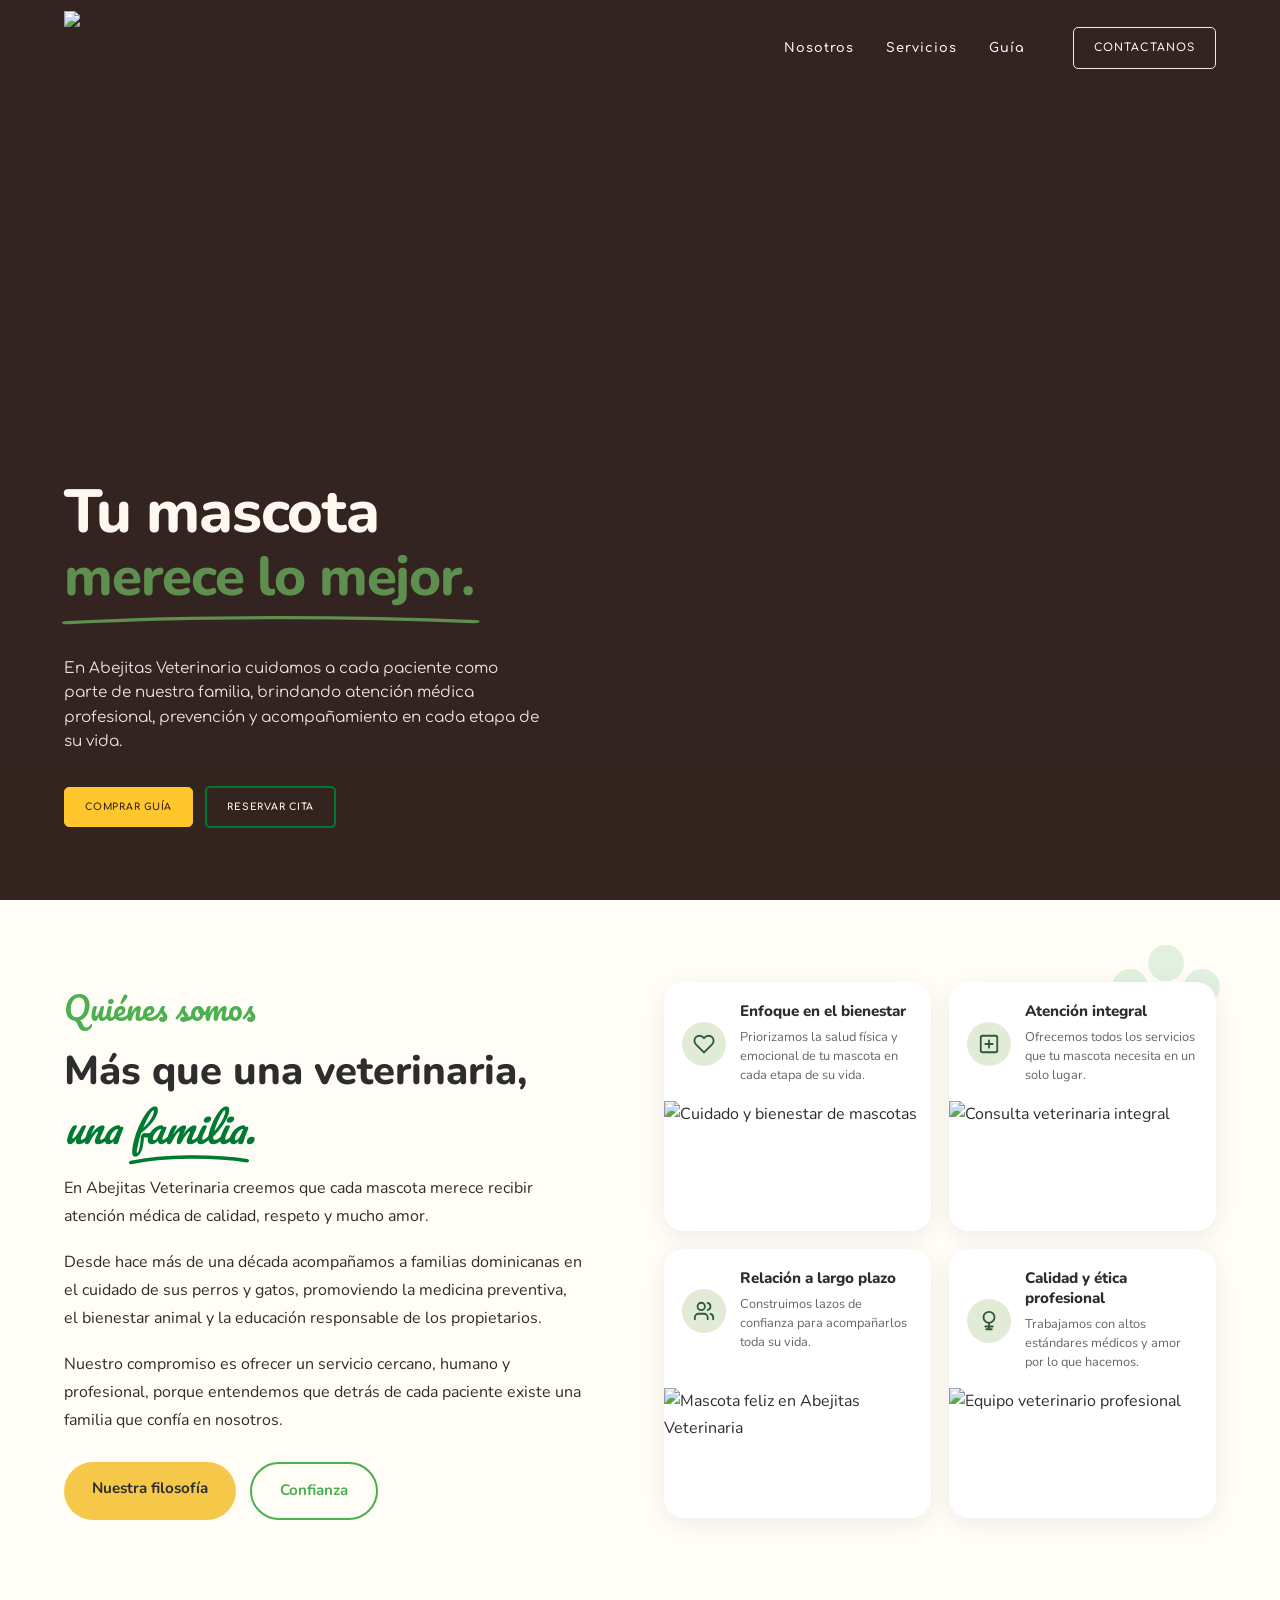
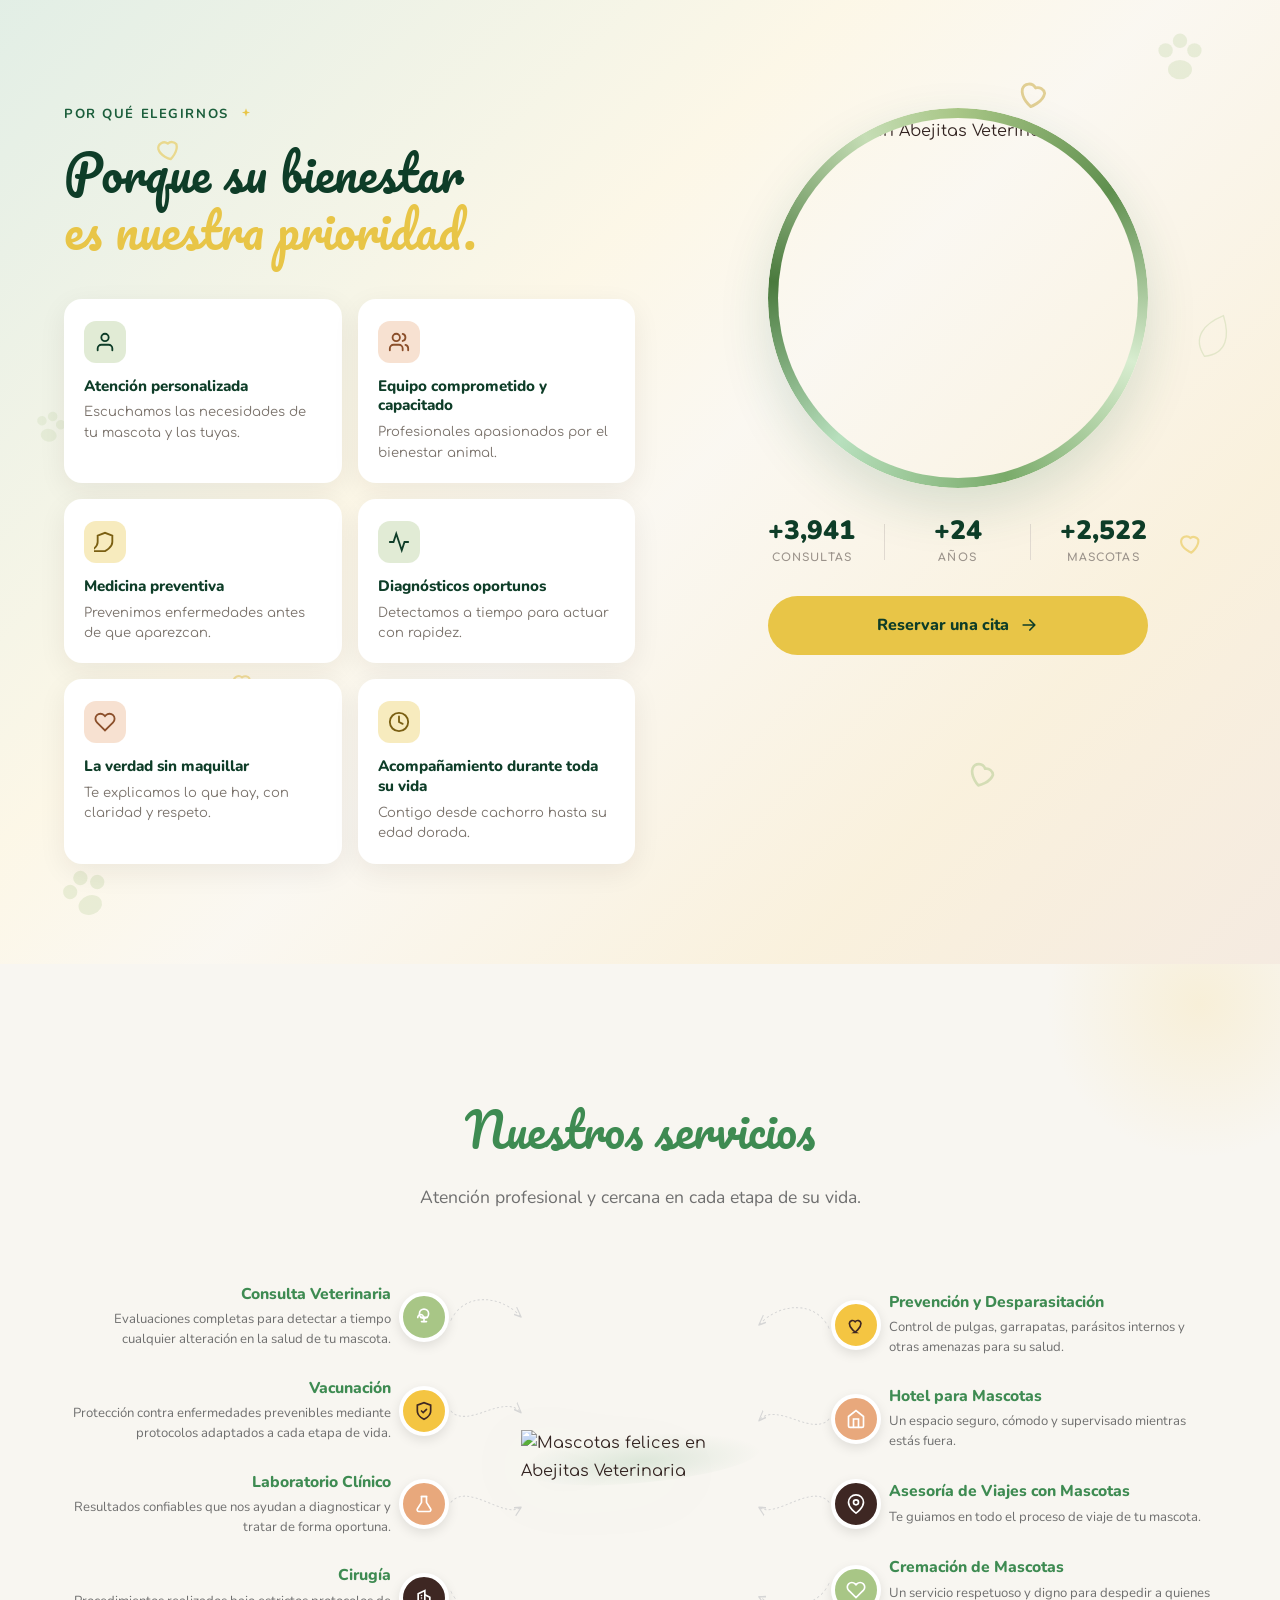
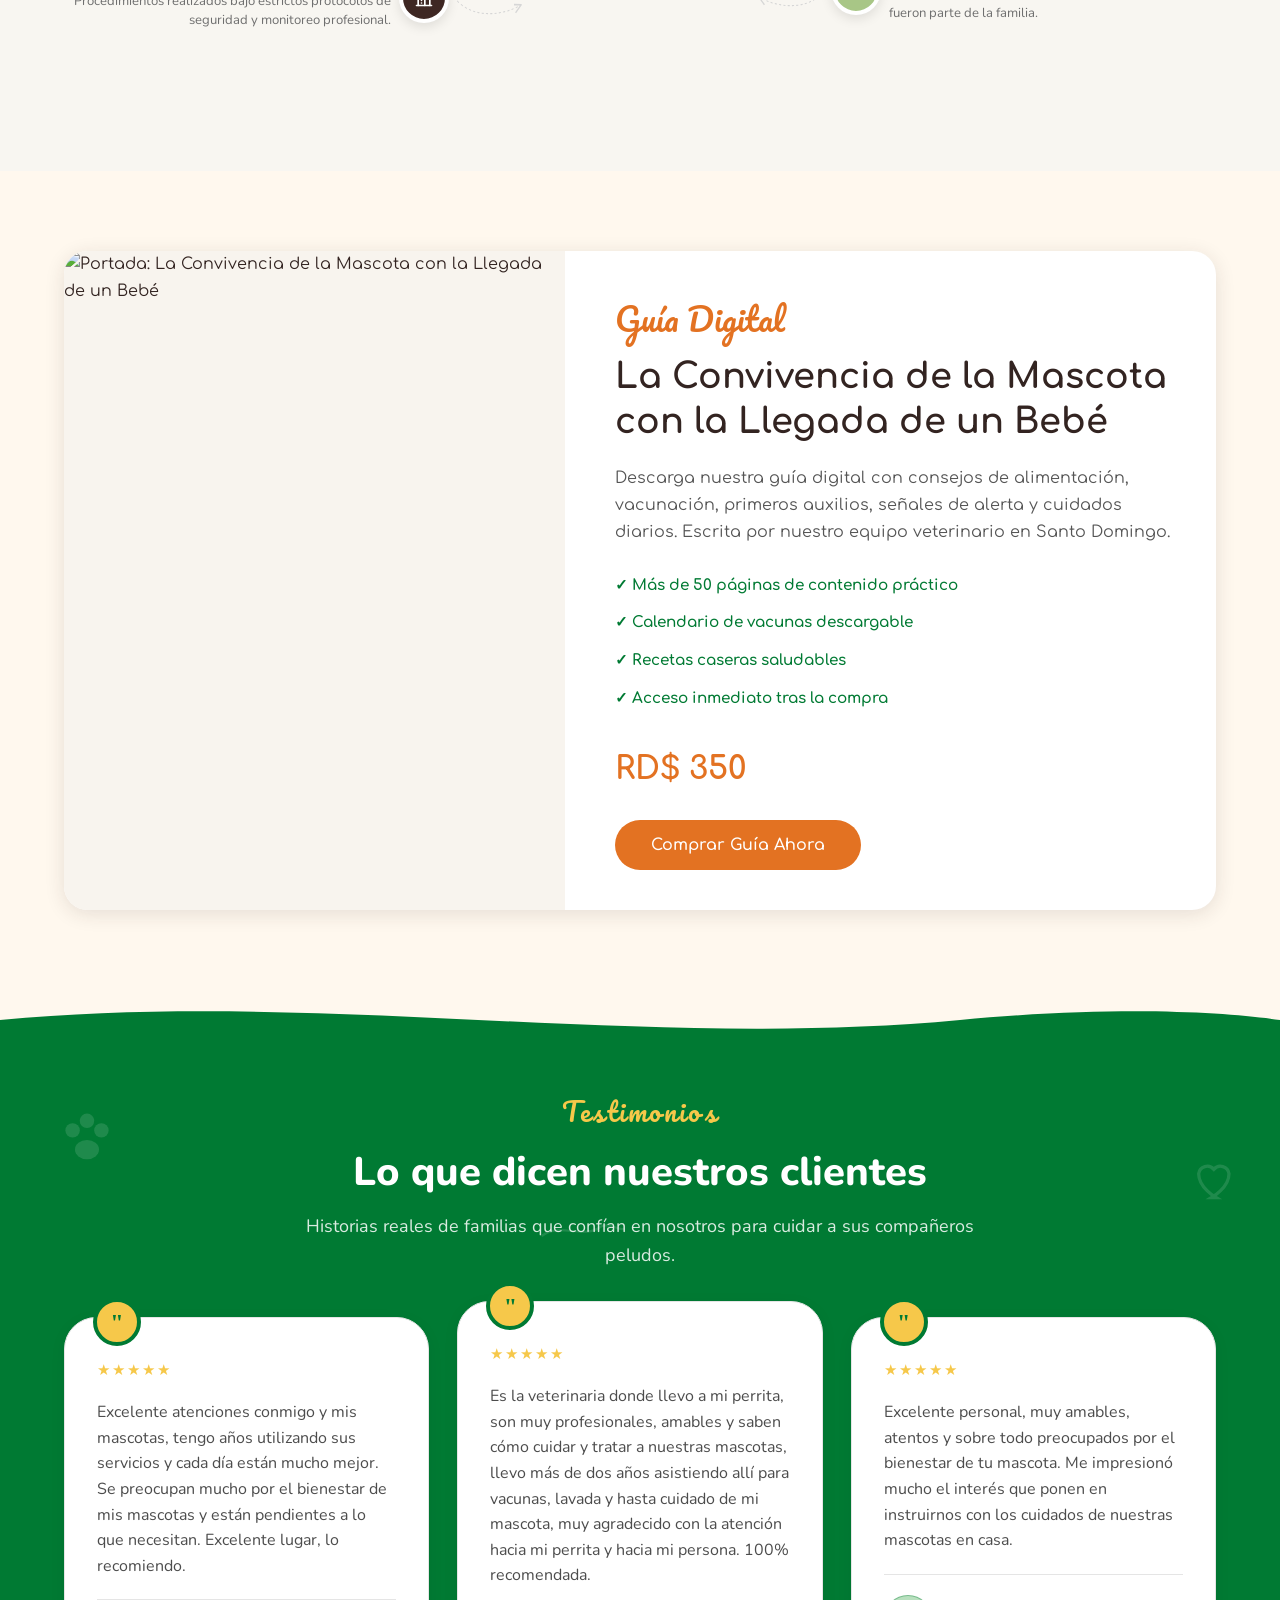
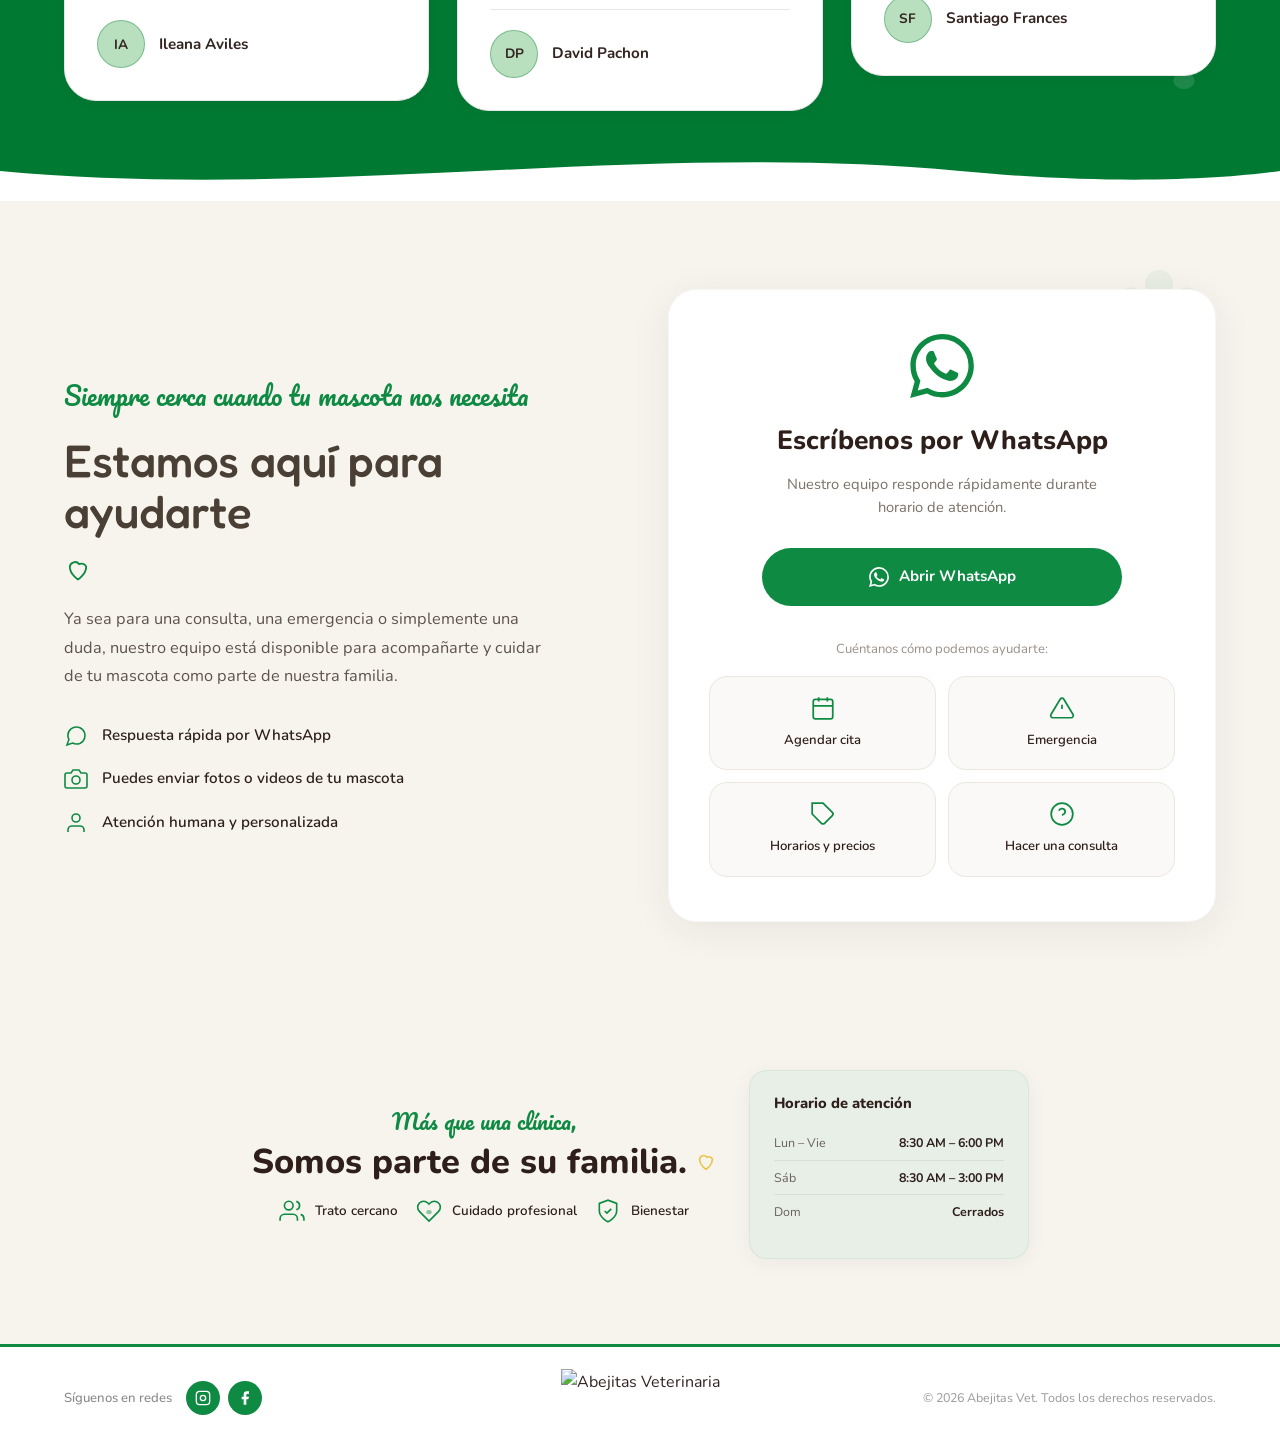
==== index.html @ 61f5fdfc "Add files via upload" ====
<!DOCTYPE html>
<html lang="es">
<head>
  <meta charset="UTF-8">
  <meta name="viewport" content="width=device-width, initial-scale=1.0">
  <title>Abejitas Vet | Veterinaria en Santo Domingo</title>
  <meta name="description" content="Abejitas Vet — veterinaria en Santo Domingo, República Dominicana. Consultas, vacunas, cirugía, laboratorio y hotel para mascotas. Cuidado profesional con cariño para perros y gatos.">
  <meta name="keywords" content="veterinaria Santo Domingo, veterinario perros, veterinario gatos, Abejitas Vet, clínica veterinaria República Dominicana, vacunas mascotas, consulta veterinaria, emergencia veterinaria">
  <meta name="author" content="Abejitas Vet">
  <meta name="robots" content="index, follow, max-image-preview:large, max-snippet:-1, max-video-preview:-1">
  <meta name="googlebot" content="index, follow">
  <meta name="theme-color" content="#0E8A43">
  <link rel="canonical" href="https://abejitasvet.do/">

  <link rel="icon" type="image/png" href="img/logo web abejitas.png">
  <link rel="icon" type="image/png" sizes="32x32" href="img/logo web abejitas.png">
  <link rel="icon" type="image/png" sizes="192x192" href="img/logo web abejitas.png">
  <link rel="apple-touch-icon" href="img/logo web abejitas.png">
  <link rel="shortcut icon" href="img/logo web abejitas.png">

  <meta property="og:type" content="website">
  <meta property="og:locale" content="es_DO">
  <meta property="og:site_name" content="Abejitas Vet">
  <meta property="og:title" content="Abejitas Vet | Veterinaria en Santo Domingo">
  <meta property="og:description" content="Cuidado veterinario profesional para perros y gatos en Santo Domingo. Consultas, vacunas, cirugía y más. Agenda tu cita por WhatsApp.">
  <meta property="og:url" content="https://abejitasvet.do/">
  <meta property="og:image" content="https://abejitasvet.do/img/logo%20web%20abejitas.png">
  <meta property="og:image:alt" content="Logo de Abejitas Vet — veterinaria en Santo Domingo">

  <meta name="twitter:card" content="summary">
  <meta name="twitter:title" content="Abejitas Vet | Veterinaria en Santo Domingo">
  <meta name="twitter:description" content="Cuidado veterinario profesional para perros y gatos en Santo Domingo. Agenda tu cita por WhatsApp.">
  <meta name="twitter:image" content="https://abejitasvet.do/img/logo%20web%20abejitas.png">

  <script type="application/ld+json">
  {
    "@context": "https://schema.org",
    "@type": "VeterinaryCare",
    "name": "Abejitas Vet",
    "alternateName": "Abejitas Veterinaria",
    "url": "https://abejitasvet.do/",
    "logo": "https://abejitasvet.do/img/logo%20web%20abejitas.png",
    "image": "https://abejitasvet.do/img/logo%20web%20abejitas.png",
    "description": "Veterinaria en Santo Domingo con consultas, vacunas, cirugía, laboratorio y hotel para mascotas.",
    "telephone": "+1-809-534-0004",
    "address": {
      "@type": "PostalAddress",
      "addressLocality": "Santo Domingo",
      "addressCountry": "DO"
    },
    "openingHoursSpecification": [
      {
        "@type": "OpeningHoursSpecification",
        "dayOfWeek": ["Monday", "Tuesday", "Wednesday", "Thursday", "Friday"],
        "opens": "08:30",
        "closes": "18:00"
      },
      {
        "@type": "OpeningHoursSpecification",
        "dayOfWeek": "Saturday",
        "opens": "08:30",
        "closes": "15:00"
      }
    ],
    "sameAs": [
      "https://www.instagram.com/abejitasvet/",
      "https://www.facebook.com/Abejitasvet/"
    ]
  }
  </script>

  <link rel="preconnect" href="https://fonts.googleapis.com">
  <link rel="preconnect" href="https://fonts.gstatic.com" crossorigin>
  <link href="https://fonts.googleapis.com/css2?family=Comfortaa:wght@300;400;500;600;700&family=Fredoka:wght@400;500;600&family=Nunito:wght@400;600;700;800;900&family=Pacifico&family=DM+Serif+Display:ital@0;1&display=swap" rel="stylesheet">
  <link rel="stylesheet" href="style.css">
</head>
<body>

  <!-- Loading Screen -->
  <div class="loader" id="loader" aria-hidden="true">
    <div class="loader__content">
      <img class="loader__logo" src="img/abejita sin fondo.png" alt="Abejitas Vet">
      <div class="loader__bar">
        <span class="loader__bar-fill"></span>
      </div>
    </div>
  </div>

  <!-- Header -->
  <header class="header" id="header">
    <div class="container header__inner">
      <a href="#inicio" class="header__logo">
        <img src="img/abejitas logo.png" alt="Abejitas Vet — Veterinaria en Santo Domingo">
      </a>

      <div class="nav-backdrop" id="navBackdrop" aria-hidden="true"></div>

      <nav class="nav" id="nav" aria-label="Menú principal">
        <ul class="nav__list nav__list--desktop">
          <li><a href="#nosotros" class="nav__link">Nosotros</a></li>
          <li><a href="#servicios" class="nav__link">Servicios</a></li>
          <li><a href="#guia" class="nav__link">Guía</a></li>
        </ul>

        <div class="nav__panel">
          <div class="nav__panel-head">
            <button class="nav__close" id="navClose" type="button" aria-label="Cerrar menú">
              <span></span><span></span>
            </button>
          </div>

          <ul class="nav__list nav__list--mobile">
            <li><a href="#inicio" class="nav__link">Inicio</a></li>
            <li><a href="#nosotros" class="nav__link">Nosotros</a></li>
            <li><a href="#servicios" class="nav__link">Servicios</a></li>
            <li><a href="#guia" class="nav__link">Guía</a></li>
          </ul>

          <div class="nav__panel-foot">
            <a href="#contacto" class="nav__cta nav__cta--mobile">Contactanos</a>
            <div class="nav__social">
              <a href="https://www.instagram.com/abejitasvet/" class="nav__social-link" aria-label="Instagram" target="_blank" rel="noopener noreferrer">
                <svg viewBox="0 0 24 24" fill="none" stroke="currentColor" stroke-width="1.8"><rect x="2" y="2" width="20" height="20" rx="5"/><circle cx="12" cy="12" r="4"/></svg>
              </a>
              <a href="https://www.facebook.com/Abejitasvet/" class="nav__social-link" aria-label="Facebook" target="_blank" rel="noopener noreferrer">
                <svg viewBox="0 0 24 24" fill="currentColor"><path d="M18 2h-3a5 5 0 00-5 5v3H7v4h3v8h4v-8h3l1-4h-4V7a1 1 0 011-1h3z"/></svg>
              </a>
            </div>
          </div>
        </div>

        <a href="#contacto" class="btn btn--nav-outline nav__cta nav__cta--desktop">Contactanos</a>
      </nav>

      <button class="hamburger" id="hamburger" type="button" aria-label="Abrir menú" aria-expanded="false" aria-controls="nav">
        <span></span><span></span><span></span>
      </button>
    </div>
  </header>

  <!-- Hero -->
  <section class="hero" id="inicio">
    <div class="hero__media" aria-hidden="true">
      <video class="hero__video" autoplay muted loop playsinline>
        <source src="img/video%20background%20lissa.mp4" type="video/mp4">
      </video>
      <div class="hero__overlay"></div>
    </div>
    <div class="container hero__inner">
      <div class="hero__content">
        <h1 class="hero__title">
          <span class="hero__title-line">Tu mascota</span>
          <span class="hero__title-line hero__title-line--accent">
            merece lo mejor.
            <svg class="hero__underline" viewBox="0 0 220 24" preserveAspectRatio="none" aria-hidden="true">
              <path d="M4 16 C70 4, 150 4, 216 14" fill="none" stroke="currentColor" stroke-width="6" stroke-linecap="round"/>
            </svg>
          </span>
        </h1>

        <p class="hero__text">
          En Abejitas Veterinaria cuidamos a cada paciente como parte de nuestra familia, brindando atención médica profesional, prevención y acompañamiento en cada etapa de su vida.
        </p>

        <div class="hero__actions">
          <a href="#guia" class="btn btn--hero-primary">Comprar Guía</a>
          <a href="#contacto" class="btn btn--hero-outline">Reservar Cita</a>
        </div>
      </div>
    </div>
  </section>

  <!-- About -->
  <section class="about" id="nosotros">
    <svg class="about__paw-deco" viewBox="0 0 120 120" aria-hidden="true">
      <g fill="#B8E0BE" opacity="0.4">
        <ellipse cx="60" cy="78" rx="22" ry="16"/>
        <circle cx="36" cy="42" r="12"/>
        <circle cx="60" cy="26" r="12"/>
        <circle cx="84" cy="42" r="12"/>
      </g>
    </svg>
    <div class="container about__inner">
      <div class="about__content">
        <span class="about__label">Quiénes somos</span>
        <h2 class="about__title">
          <span class="about__title-main">Más que una veterinaria,</span>
          <span class="about__title-accent">
            una <span class="about__title-underline">familia<svg class="about__title-underline-svg" viewBox="0 0 120 16" preserveAspectRatio="none" aria-hidden="true"><path d="M2 12 C35 4, 85 4, 118 10" fill="none" stroke="currentColor" stroke-width="4" stroke-linecap="round"/></svg></span>.
          </span>
        </h2>
        <div class="about__body">
          <p class="about__text">En Abejitas Veterinaria creemos que cada mascota merece recibir atención médica de calidad, respeto y mucho amor.</p>
          <p class="about__text">Desde hace más de una década acompañamos a familias dominicanas en el cuidado de sus perros y gatos, promoviendo la medicina preventiva, el bienestar animal y la educación responsable de los propietarios.</p>
          <p class="about__text">Nuestro compromiso es ofrecer un servicio cercano, humano y profesional, porque entendemos que detrás de cada paciente existe una familia que confía en nosotros.</p>
        </div>
        <div class="about__actions">
          <a href="filosofia.html" class="about__btn about__btn--primary">Nuestra filosofía</a>
          <a href="confianza.html" class="about__btn about__btn--outline">Confianza</a>
        </div>
      </div>
      <div class="about__cards">
        <article class="about__card">
          <div class="about__card-content">
            <div class="about__card-icon" aria-hidden="true">
              <svg viewBox="0 0 24 24" fill="none" stroke="currentColor" stroke-width="2" stroke-linecap="round"><path d="M20.84 4.61a5.5 5.5 0 0 0-7.78 0L12 5.67l-1.06-1.06a5.5 5.5 0 0 0-7.78 7.78l1.06 1.06L12 21.23l7.78-7.78 1.06-1.06a5.5 5.5 0 0 0 0-7.78z"/></svg>
            </div>
            <div class="about__card-text">
              <h3 class="about__card-title">Enfoque en el bienestar</h3>
              <p class="about__card-desc">Priorizamos la salud física y emocional de tu mascota en cada etapa de su vida.</p>
            </div>
          </div>
          <div class="about__card-image">
            <img src="img/grooming.JPG" alt="Cuidado y bienestar de mascotas">
          </div>
        </article>

        <article class="about__card">
          <div class="about__card-content">
            <div class="about__card-icon" aria-hidden="true">
              <svg viewBox="0 0 24 24" fill="none" stroke="currentColor" stroke-width="2" stroke-linecap="round"><rect x="3" y="3" width="18" height="18" rx="2"/><path d="M12 8v8M8 12h8"/></svg>
            </div>
            <div class="about__card-text">
              <h3 class="about__card-title">Atención integral</h3>
              <p class="about__card-desc">Ofrecemos todos los servicios que tu mascota necesita en un solo lugar.</p>
            </div>
          </div>
          <div class="about__card-image">
            <img src="img/consulta.JPG" alt="Consulta veterinaria integral">
          </div>
        </article>

        <article class="about__card">
          <div class="about__card-content">
            <div class="about__card-icon" aria-hidden="true">
              <svg viewBox="0 0 24 24" fill="none" stroke="currentColor" stroke-width="2" stroke-linecap="round"><path d="M16 21v-2a4 4 0 0 0-4-4H6a4 4 0 0 0-4 4v2"/><circle cx="9" cy="7" r="4"/><path d="M22 21v-2a4 4 0 0 0-3-3.87"/><path d="M16 3.13a4 4 0 0 1 0 7.75"/></svg>
            </div>
            <div class="about__card-text">
              <h3 class="about__card-title">Relación a largo plazo</h3>
              <p class="about__card-desc">Construimos lazos de confianza para acompañarlos toda su vida.</p>
            </div>
          </div>
          <div class="about__card-image">
            <img src="img/perro.png" alt="Mascota feliz en Abejitas Veterinaria">
          </div>
        </article>

        <article class="about__card">
          <div class="about__card-content">
            <div class="about__card-icon" aria-hidden="true">
              <svg viewBox="0 0 24 24" fill="none" stroke="currentColor" stroke-width="2" stroke-linecap="round"><circle cx="12" cy="8" r="6"/><path d="M12 14v7"/><path d="M8 18h8"/><path d="M9 21h6"/></svg>
            </div>
            <div class="about__card-text">
              <h3 class="about__card-title">Calidad y ética profesional</h3>
              <p class="about__card-desc">Trabajamos con altos estándares médicos y amor por lo que hacemos.</p>
            </div>
          </div>
          <div class="about__card-image">
            <img src="img/cirugia.JPG" alt="Equipo veterinario profesional">
          </div>
        </article>
      </div>
    </div>
  </section>

  <!-- Por Qué Elegirnos -->
  <section class="why-showcase section" id="por-que-elegirnos" aria-label="Por qué elegirnos">
    <div class="why-showcase__deco" aria-hidden="true">
      <svg class="why-showcase__paw why-showcase__paw--tl" viewBox="0 0 60 60"><g fill="#A8C686"><ellipse cx="30" cy="38" rx="10" ry="8"/><circle cx="18" cy="22" r="6"/><circle cx="30" cy="14" r="6"/><circle cx="42" cy="22" r="6"/></g></svg>
      <svg class="why-showcase__paw why-showcase__paw--br" viewBox="0 0 60 60"><g fill="#A8C686"><ellipse cx="30" cy="38" rx="10" ry="8"/><circle cx="18" cy="22" r="6"/><circle cx="30" cy="14" r="6"/><circle cx="42" cy="22" r="6"/></g></svg>
      <svg class="why-showcase__paw why-showcase__paw--mid" viewBox="0 0 60 60"><g fill="#A8C686"><ellipse cx="30" cy="38" rx="10" ry="8"/><circle cx="18" cy="22" r="6"/><circle cx="30" cy="14" r="6"/><circle cx="42" cy="22" r="6"/></g></svg>
      <svg class="why-showcase__heart why-showcase__heart--1" viewBox="0 0 24 24"><path d="M12 21s-8-4.5-8-11a5 5 0 0 1 9-2.5A5 5 0 0 1 20 10c0 6.5-8 11-8 11z" fill="none" stroke="currentColor" stroke-width="2" stroke-linejoin="round"/></svg>
      <svg class="why-showcase__heart why-showcase__heart--2" viewBox="0 0 24 24"><path d="M12 21s-8-4.5-8-11a5 5 0 0 1 9-2.5A5 5 0 0 1 20 10c0 6.5-8 11-8 11z" fill="none" stroke="currentColor" stroke-width="2" stroke-linejoin="round"/></svg>
      <svg class="why-showcase__heart why-showcase__heart--3" viewBox="0 0 24 24"><path d="M12 21s-8-4.5-8-11a5 5 0 0 1 9-2.5A5 5 0 0 1 20 10c0 6.5-8 11-8 11z" fill="none" stroke="currentColor" stroke-width="2" stroke-linejoin="round"/></svg>
      <svg class="why-showcase__heart why-showcase__heart--4" viewBox="0 0 24 24"><path d="M12 21s-8-4.5-8-11a5 5 0 0 1 9-2.5A5 5 0 0 1 20 10c0 6.5-8 11-8 11z" fill="none" stroke="currentColor" stroke-width="2" stroke-linejoin="round"/></svg>
      <svg class="why-showcase__heart why-showcase__heart--5" viewBox="0 0 24 24"><path d="M12 21s-8-4.5-8-11a5 5 0 0 1 9-2.5A5 5 0 0 1 20 10c0 6.5-8 11-8 11z" fill="none" stroke="currentColor" stroke-width="2" stroke-linejoin="round"/></svg>
      <svg class="why-showcase__leaf why-showcase__leaf--1" viewBox="0 0 80 80"><path d="M40 8 C20 30 12 55 40 72 C68 55 60 30 40 8Z" fill="none" stroke="#A8C686" stroke-width="2"/></svg>
      <svg class="why-showcase__leaf why-showcase__leaf--2" viewBox="0 0 80 80"><path d="M40 8 C20 30 12 55 40 72 C68 55 60 30 40 8Z" fill="none" stroke="#A8C686" stroke-width="2"/></svg>
    </div>

    <div class="container why-showcase__inner">
      <div class="why-showcase__layout">
        <div class="why-showcase__content">
          <header class="why-showcase__header">
            <p class="why-showcase__eyebrow">
              Por qué elegirnos
              <svg class="why-showcase__spark" viewBox="0 0 24 24" aria-hidden="true"><path d="M12 2l1.8 5.5L19 9.3l-5.2 1.8L12 16.5 10.2 11 5 9.3l5.2-1.8L12 2z" fill="currentColor"/></svg>
            </p>
            <h2 class="why-showcase__title">
              <span class="why-showcase__title-line">Porque su bienestar</span>
              <span class="why-showcase__title-line why-showcase__title-accent">es nuestra prioridad.</span>
            </h2>
          </header>

          <div class="why-showcase__grid">
            <article class="why-showcase__card">
              <div class="why-showcase__card-icon why-showcase__card-icon--sage">
                <svg viewBox="0 0 24 24" fill="none" stroke="currentColor" stroke-width="2" stroke-linecap="round"><path d="M20 21v-2a4 4 0 0 0-4-4H8a4 4 0 0 0-4 4v2"/><circle cx="12" cy="7" r="4"/></svg>
              </div>
              <h3 class="why-showcase__card-title">Atención personalizada</h3>
              <p class="why-showcase__card-desc">Escuchamos las necesidades de tu mascota y las tuyas.</p>
            </article>

            <article class="why-showcase__card">
              <div class="why-showcase__card-icon why-showcase__card-icon--peach">
                <svg viewBox="0 0 24 24" fill="none" stroke="currentColor" stroke-width="2" stroke-linecap="round"><path d="M16 21v-2a4 4 0 0 0-4-4H6a4 4 0 0 0-4 4v2"/><circle cx="9" cy="7" r="4"/><path d="M22 21v-2a4 4 0 0 0-3-3.87"/><path d="M16 3.13a4 4 0 0 1 0 7.75"/></svg>
              </div>
              <h3 class="why-showcase__card-title">Equipo comprometido y capacitado</h3>
              <p class="why-showcase__card-desc">Profesionales apasionados por el bienestar animal.</p>
            </article>

            <article class="why-showcase__card">
              <div class="why-showcase__card-icon why-showcase__card-icon--yellow">
                <svg viewBox="0 0 24 24" fill="none" stroke="currentColor" stroke-width="2" stroke-linecap="round"><path d="M12 22s8-4 8-10V5l-8-3-8 3v7c0 6-8 10-8 10z"/></svg>
              </div>
              <h3 class="why-showcase__card-title">Medicina preventiva</h3>
              <p class="why-showcase__card-desc">Prevenimos enfermedades antes de que aparezcan.</p>
            </article>

            <article class="why-showcase__card">
              <div class="why-showcase__card-icon why-showcase__card-icon--sage">
                <svg viewBox="0 0 24 24" fill="none" stroke="currentColor" stroke-width="2" stroke-linecap="round"><path d="M22 12h-4l-3 9L9 3l-3 9H2"/></svg>
              </div>
              <h3 class="why-showcase__card-title">Diagnósticos oportunos</h3>
              <p class="why-showcase__card-desc">Detectamos a tiempo para actuar con rapidez.</p>
            </article>

            <article class="why-showcase__card">
              <div class="why-showcase__card-icon why-showcase__card-icon--peach">
                <svg viewBox="0 0 24 24" fill="none" stroke="currentColor" stroke-width="2" stroke-linecap="round"><path d="M20.84 4.61a5.5 5.5 0 0 0-7.78 0L12 5.67l-1.06-1.06a5.5 5.5 0 0 0-7.78 7.78l1.06 1.06L12 21.23l7.78-7.78 1.06-1.06a5.5 5.5 0 0 0 0-7.78z"/></svg>
              </div>
              <h3 class="why-showcase__card-title">La verdad sin maquillar</h3>
              <p class="why-showcase__card-desc">Te explicamos lo que hay, con claridad y respeto.</p>
            </article>

            <article class="why-showcase__card">
              <div class="why-showcase__card-icon why-showcase__card-icon--yellow">
                <svg viewBox="0 0 24 24" fill="none" stroke="currentColor" stroke-width="2" stroke-linecap="round"><path d="M12 22c5.523 0 10-4.477 10-10S17.523 2 12 2 2 6.477 2 12s4.477 10 10 10z"/><path d="M12 6v6l4 2"/></svg>
              </div>
              <h3 class="why-showcase__card-title">Acompañamiento durante toda su vida</h3>
              <p class="why-showcase__card-desc">Contigo desde cachorro hasta su edad dorada.</p>
            </article>
          </div>
        </div>

        <aside class="why-showcase__visual">
          <div class="why-showcase__image-wrap">
            <div class="why-showcase__image-ring">
              <img src="img/ducha.JPG" alt="Mascota en Abejitas Veterinaria">
            </div>
          </div>

          <div class="why-showcase__stats">
            <div class="why-showcase__stat">
              <strong class="why-showcase__stat-number" data-target="5000" data-prefix="+">0</strong>
              <span>Consultas</span>
            </div>
            <div class="why-showcase__stat-divider" aria-hidden="true"></div>
            <div class="why-showcase__stat">
              <strong class="why-showcase__stat-number" data-target="30" data-prefix="+">0</strong>
              <span>Años</span>
            </div>
            <div class="why-showcase__stat-divider" aria-hidden="true"></div>
            <div class="why-showcase__stat">
              <strong class="why-showcase__stat-number" data-target="3200" data-prefix="+">0</strong>
              <span>Mascotas</span>
            </div>
          </div>

          <a href="#contacto" class="why-showcase__cta">
            Reservar una cita
            <svg viewBox="0 0 24 24" aria-hidden="true"><path d="M5 12h14M13 6l6 6-6 6" fill="none" stroke="currentColor" stroke-width="2" stroke-linecap="round" stroke-linejoin="round"/></svg>
          </a>
        </aside>
      </div>
    </div>
  </section>

  <!-- Nuestros Servicios -->
  <section class="vet-hub section" id="servicios" aria-label="Servicios veterinarios Abejitas">
    <div class="container vet-hub__container">
      <header class="vet-hub__header">
        <p class="script-title script-title--green vet-hub__heading">Nuestros servicios</p>
        <p class="vet-hub__lead">Atención profesional y cercana en cada etapa de su vida.</p>
      </header>

      <div class="vet-hub__stage">
        <svg class="vet-hub__defs" width="0" height="0" aria-hidden="true" focusable="false">
          <defs>
            <marker id="vet-hub-arrow" viewBox="0 0 18 18" refX="16.5" refY="9" markerWidth="16" markerHeight="16" orient="auto" markerUnits="userSpaceOnUse">
              <path d="M1 3.5 L16.5 9 L1 14.5" fill="none" stroke="#D6D6D6" stroke-width="2.2" stroke-linecap="round" stroke-linejoin="round"/>
            </marker>
          </defs>
        </svg>

        <div class="vet-hub__col vet-hub__col--left">
          <article class="vet-hub__item">
            <div class="vet-hub__copy">
              <h3>Consulta Veterinaria</h3>
              <p>Evaluaciones completas para detectar a tiempo cualquier alteración en la salud de tu mascota.</p>
            </div>
            <div class="vet-hub__node">
              <div class="vet-hub__icon vet-hub__icon--sage" aria-hidden="true">
                <svg viewBox="0 0 24 24" fill="none" stroke="currentColor" stroke-width="2" stroke-linecap="round"><path d="M4.5 12.5c0-1.5 1.5-3.5 3.5-3.5s3.5 2 3.5 3.5"/><path d="M8 12.5h8"/><path d="M12 12.5v5"/><path d="M9 17.5h6"/><circle cx="12" cy="8" r="5.5"/></svg>
              </div>
              <svg class="vet-hub__path" viewBox="0 0 160 52" preserveAspectRatio="none" aria-hidden="true"><path d="M4 30 C30 -2, 106 -2, 152 26" marker-end="url(#vet-hub-arrow)"/></svg>
            </div>
          </article>

          <article class="vet-hub__item">
            <div class="vet-hub__copy">
              <h3>Vacunación</h3>
              <p>Protección contra enfermedades prevenibles mediante protocolos adaptados a cada etapa de vida.</p>
            </div>
            <div class="vet-hub__node">
              <div class="vet-hub__icon vet-hub__icon--yellow" aria-hidden="true">
                <svg viewBox="0 0 24 24" fill="none" stroke="currentColor" stroke-width="2" stroke-linecap="round"><path d="M12 22s8-4 8-10V5l-8-3-8 3v7c0 6 8 10 8 10z"/><path d="M9 12l2 2 4-4"/></svg>
              </div>
              <svg class="vet-hub__path" viewBox="0 0 160 52" preserveAspectRatio="none" aria-hidden="true"><path d="M4 26 C40 48, 116 4, 152 28" marker-end="url(#vet-hub-arrow)"/></svg>
            </div>
          </article>

          <article class="vet-hub__item">
            <div class="vet-hub__copy">
              <h3>Laboratorio Clínico</h3>
              <p>Resultados confiables que nos ayudan a diagnosticar y tratar de forma oportuna.</p>
            </div>
            <div class="vet-hub__node">
              <div class="vet-hub__icon vet-hub__icon--peach" aria-hidden="true">
                <svg viewBox="0 0 24 24" fill="none" stroke="currentColor" stroke-width="2" stroke-linecap="round"><path d="M9 3h6v7l5 8a2 2 0 0 1-1.7 3H5.7a2 2 0 0 1-1.7-3l5-8V3z"/><path d="M9 3h6"/></svg>
              </div>
              <svg class="vet-hub__path" viewBox="0 0 160 52" preserveAspectRatio="none" aria-hidden="true"><path d="M4 24 C40 0, 116 44, 152 30" marker-end="url(#vet-hub-arrow)"/></svg>
            </div>
          </article>

          <article class="vet-hub__item">
            <div class="vet-hub__copy">
              <h3>Cirugía</h3>
              <p>Procedimientos realizados bajo estrictos protocolos de seguridad y monitoreo profesional.</p>
            </div>
            <div class="vet-hub__node">
              <div class="vet-hub__icon vet-hub__icon--brown" aria-hidden="true">
                <svg viewBox="0 0 24 24" fill="none" stroke="currentColor" stroke-width="2" stroke-linecap="round"><path d="M3 21h18"/><path d="M5 21V7l8-4v18"/><path d="M19 21V11l-6-3"/><path d="M9 9v0"/><path d="M9 12v0"/><path d="M9 15v0"/><path d="M9 18v0"/></svg>
              </div>
              <svg class="vet-hub__path" viewBox="0 0 160 52" preserveAspectRatio="none" aria-hidden="true"><path d="M4 18 C30 50, 106 50, 152 34" marker-end="url(#vet-hub-arrow)"/></svg>
            </div>
          </article>
        </div>

        <div class="vet-hub__center">
          <div class="vet-hub__center-blob" aria-hidden="true"></div>
          <img class="vet-hub__dogs" src="img/perros.png" alt="Mascotas felices en Abejitas Veterinaria">
        </div>

        <div class="vet-hub__col vet-hub__col--right">
          <article class="vet-hub__item">
            <div class="vet-hub__node">
              <svg class="vet-hub__path" viewBox="0 0 160 52" preserveAspectRatio="none" aria-hidden="true"><path d="M156 30 C130 -2, 54 -2, 8 26" marker-end="url(#vet-hub-arrow)"/></svg>
              <div class="vet-hub__icon vet-hub__icon--yellow" aria-hidden="true">
                <svg viewBox="0 0 24 24" fill="none" stroke="currentColor" stroke-width="2" stroke-linecap="round"><path d="M12 21s-8-4.5-8-11a4 4 0 0 1 7-2 4 4 0 0 1 7 2c0 6.5-8 11-8 11z"/></svg>
              </div>
            </div>
            <div class="vet-hub__copy">
              <h3>Prevención y Desparasitación</h3>
              <p>Control de pulgas, garrapatas, parásitos internos y otras amenazas para su salud.</p>
            </div>
          </article>

          <article class="vet-hub__item">
            <div class="vet-hub__node">
              <svg class="vet-hub__path" viewBox="0 0 160 52" preserveAspectRatio="none" aria-hidden="true"><path d="M156 26 C120 48, 44 4, 8 28" marker-end="url(#vet-hub-arrow)"/></svg>
              <div class="vet-hub__icon vet-hub__icon--peach" aria-hidden="true">
                <svg viewBox="0 0 24 24" fill="none" stroke="currentColor" stroke-width="2" stroke-linecap="round"><path d="M3 9l9-7 9 7v11a2 2 0 0 1-2 2H5a2 2 0 0 1-2-2z"/><path d="M9 22V12h6v10"/></svg>
              </div>
            </div>
            <div class="vet-hub__copy">
              <h3>Hotel para Mascotas</h3>
              <p>Un espacio seguro, cómodo y supervisado mientras estás fuera.</p>
            </div>
          </article>

          <article class="vet-hub__item">
            <div class="vet-hub__node">
              <svg class="vet-hub__path" viewBox="0 0 160 52" preserveAspectRatio="none" aria-hidden="true"><path d="M156 24 C120 0, 44 44, 8 30" marker-end="url(#vet-hub-arrow)"/></svg>
              <div class="vet-hub__icon vet-hub__icon--brown" aria-hidden="true">
                <svg viewBox="0 0 24 24" fill="none" stroke="currentColor" stroke-width="2" stroke-linecap="round"><path d="M21 10c0 7-9 13-9 13s-9-6-9-13a9 9 0 0 1 18 0z"/><circle cx="12" cy="10" r="3"/></svg>
              </div>
            </div>
            <div class="vet-hub__copy">
              <h3>Asesoría de Viajes con Mascotas</h3>
              <p>Te guiamos en todo el proceso de viaje de tu mascota.</p>
            </div>
          </article>

          <article class="vet-hub__item">
            <div class="vet-hub__node">
              <svg class="vet-hub__path" viewBox="0 0 160 52" preserveAspectRatio="none" aria-hidden="true"><path d="M156 18 C130 50, 54 50, 8 34" marker-end="url(#vet-hub-arrow)"/></svg>
              <div class="vet-hub__icon vet-hub__icon--sage" aria-hidden="true">
                <svg viewBox="0 0 24 24" fill="none" stroke="currentColor" stroke-width="2" stroke-linecap="round"><path d="M20.84 4.61a5.5 5.5 0 0 0-7.78 0L12 5.67l-1.06-1.06a5.5 5.5 0 0 0-7.78 7.78l1.06 1.06L12 21.23l7.78-7.78 1.06-1.06a5.5 5.5 0 0 0 0-7.78z"/></svg>
              </div>
            </div>
            <div class="vet-hub__copy">
              <h3>Cremación de Mascotas</h3>
              <p>Un servicio respetuoso y digno para despedir a quienes fueron parte de la familia.</p>
            </div>
          </article>
        </div>
      </div>
    </div>
  </section>

  <!-- Guide Section -->
  <section class="guide section" id="guia">
    <div class="container">
      <div class="guide__card">
        <div class="guide__image">
          <img src="img/ebook.png" alt="Portada: La Convivencia de la Mascota con la Llegada de un Bebé">
        </div>
        <div class="guide__content">
          <p class="script-title script-title--orange">Guía Digital</p>
          <h2 class="section-title">La Convivencia de la Mascota con la Llegada de un Bebé</h2>
          <p class="guide__desc">Descarga nuestra guía digital con consejos de alimentación, vacunación, primeros auxilios, señales de alerta y cuidados diarios. Escrita por nuestro equipo veterinario en Santo Domingo.</p>
          <ul class="guide__features">
            <li>✓ Más de 50 páginas de contenido práctico</li>
            <li>✓ Calendario de vacunas descargable</li>
            <li>✓ Recetas caseras saludables</li>
            <li>✓ Acceso inmediato tras la compra</li>
          </ul>
          <div class="guide__pricing">
            <span class="guide__price">RD$ 350</span>
          </div>
          <button class="btn btn--orange btn--lg" id="buyGuideBtn">Comprar Guía Ahora</button>
        </div>
      </div>
    </div>
  </section>

  <!-- Testimonial -->
  <section class="testimonial" id="testimonios">
    <div class="wave-divider wave-divider--top">
      <svg viewBox="0 0 1440 80" preserveAspectRatio="none"><path d="M0,40 C360,0 720,80 1080,40 C1260,20 1380,30 1440,40 L1440,0 L0,0 Z" fill="var(--cream)"/></svg>
    </div>

    <div class="testimonial__deco" aria-hidden="true">
      <svg class="testimonial__deco-paw testimonial__deco-paw--1" viewBox="0 0 60 60"><g fill="#fff"><ellipse cx="30" cy="38" rx="10" ry="8"/><circle cx="18" cy="22" r="6"/><circle cx="30" cy="14" r="6"/><circle cx="42" cy="22" r="6"/></g></svg>
      <svg class="testimonial__deco-paw testimonial__deco-paw--2" viewBox="0 0 60 60"><g fill="#fff"><ellipse cx="30" cy="38" rx="10" ry="8"/><circle cx="18" cy="22" r="6"/><circle cx="30" cy="14" r="6"/><circle cx="42" cy="22" r="6"/></g></svg>
      <svg class="testimonial__deco-heart" viewBox="0 0 24 24"><path d="M12 21s-8-4.5-8-11a4 4 0 0 1 7-2 4 4 0 0 1 7 2c0 6.5-8 11-8 11z" fill="none" stroke="#fff" stroke-width="1.5"/></svg>
      <svg class="testimonial__deco-heart testimonial__deco-heart--2" viewBox="0 0 24 24"><path d="M12 21s-8-4.5-8-11a4 4 0 0 1 7-2 4 4 0 0 1 7 2c0 6.5-8 11-8 11z" fill="none" stroke="#fff" stroke-width="1.5"/></svg>
      <svg class="testimonial__deco-scribble" viewBox="0 0 80 24"><path d="M4 16 C20 4 40 20 56 8 C64 4 72 12 76 10" fill="none" stroke="#fff" stroke-width="2" stroke-linecap="round"/></svg>
    </div>

    <div class="container testimonial__container">
      <header class="testimonial__header">
        <span class="testimonial__label">Testimonios</span>
        <h2 class="testimonial__title">Lo que dicen nuestros clientes</h2>
        <p class="testimonial__subtitle">Historias reales de familias que confían en nosotros para cuidar a sus compañeros peludos.</p>
      </header>

      <div class="testimonial__grid">
        <article class="testimonial__card">
          <div class="testimonial__quote-badge" aria-hidden="true">"</div>
          <div class="testimonial__stars" aria-label="5 estrellas">★★★★★</div>
          <blockquote>Excelente atenciones conmigo y mis mascotas, tengo años utilizando sus servicios y cada día están mucho mejor. Se preocupan mucho por el bienestar de mis mascotas y están pendientes a lo que necesitan. Excelente lugar, lo recomiendo.</blockquote>
          <hr class="testimonial__divider">
          <footer class="testimonial__author">
            <div class="testimonial__avatar">IA</div>
            <div class="testimonial__author-info">
              <strong>Ileana Aviles</strong>
            </div>
          </footer>
        </article>

        <article class="testimonial__card testimonial__card--center">
          <div class="testimonial__quote-badge" aria-hidden="true">"</div>
          <div class="testimonial__stars" aria-label="5 estrellas">★★★★★</div>
          <blockquote>Es la veterinaria donde llevo a mi perrita, son muy profesionales, amables y saben cómo cuidar y tratar a nuestras mascotas, llevo más de dos años asistiendo allí para vacunas, lavada y hasta cuidado de mi mascota, muy agradecido con la atención hacia mi perrita y hacia mi persona. 100% recomendada.</blockquote>
          <hr class="testimonial__divider">
          <footer class="testimonial__author">
            <div class="testimonial__avatar">DP</div>
            <div class="testimonial__author-info">
              <strong>David Pachon</strong>
            </div>
          </footer>
        </article>

        <article class="testimonial__card">
          <div class="testimonial__quote-badge" aria-hidden="true">"</div>
          <div class="testimonial__stars" aria-label="5 estrellas">★★★★★</div>
          <blockquote>Excelente personal, muy amables, atentos y sobre todo preocupados por el bienestar de tu mascota. Me impresionó mucho el interés que ponen en instruirnos con los cuidados de nuestras mascotas en casa.</blockquote>
          <hr class="testimonial__divider">
          <footer class="testimonial__author">
            <div class="testimonial__avatar">SF</div>
            <div class="testimonial__author-info">
              <strong>Santiago Frances</strong>
            </div>
          </footer>
        </article>
      </div>
    </div>

    <div class="wave-divider wave-divider--bottom">
      <svg viewBox="0 0 1440 80" preserveAspectRatio="none"><path d="M0,40 C360,80 720,0 1080,40 C1260,60 1380,50 1440,40 L1440,80 L0,80 Z" fill="#fff"/></svg>
    </div>
  </section>

  <!-- WhatsApp Contact -->
  <section class="reach-out" id="contacto">
    <div class="reach-out__deco reach-out__deco--paw" aria-hidden="true">
      <svg viewBox="0 0 80 80"><g fill="#0E8A43" opacity="0.06"><ellipse cx="40" cy="52" rx="14" ry="11"/><circle cx="24" cy="30" r="8"/><circle cx="40" cy="20" r="8"/><circle cx="56" cy="30" r="8"/></g></svg>
    </div>

    <div class="container">
      <div class="reach-out__hero">
        <div class="reach-out__intro">
          <p class="reach-out__script">Siempre cerca cuando tu mascota nos necesita</p>
          <h2 class="reach-out__title">
            Estamos aquí para ayudarte
            <svg class="reach-out__heart" viewBox="0 0 24 24" aria-hidden="true"><path d="M12 21s-7-4.35-7-11a4.5 4.5 0 0 1 8-2.2A4.5 4.5 0 0 1 19 10c0 6.65-7 11-7 11z" fill="none" stroke="currentColor" stroke-width="1.6"/></svg>
          </h2>
          <p class="reach-out__lead">Ya sea para una consulta, una emergencia o simplemente una duda, nuestro equipo está disponible para acompañarte y cuidar de tu mascota como parte de nuestra familia.</p>
          <ul class="reach-out__benefits">
            <li>
              <span class="reach-out__benefit-icon" aria-hidden="true">
                <svg viewBox="0 0 24 24" fill="none" stroke="currentColor" stroke-width="1.6"><path d="M21 11.5a8.4 8.4 0 0 1-1.9 5.4 8.5 8.5 0 0 1-6.6 3.1 8.4 8.4 0 0 1-3.9-1L3 21l1.9-5.6a8.4 8.4 0 0 1-1-3.9 8.5 8.5 0 0 1 3.1-6.6A8.4 8.4 0 0 1 12.5 3h.5a8.5 8.5 0 0 1 8 8.5z"/></svg>
              </span>
              Respuesta rápida por WhatsApp
            </li>
            <li>
              <span class="reach-out__benefit-icon" aria-hidden="true">
                <svg viewBox="0 0 24 24" fill="none" stroke="currentColor" stroke-width="1.6"><path d="M23 19a2 2 0 0 1-2 2H3a2 2 0 0 1-2-2V8a2 2 0 0 1 2-2h4l2-3h6l2 3h4a2 2 0 0 1 2 2z"/><circle cx="12" cy="13" r="4"/></svg>
              </span>
              Puedes enviar fotos o videos de tu mascota
            </li>
            <li>
              <span class="reach-out__benefit-icon" aria-hidden="true">
                <svg viewBox="0 0 24 24" fill="none" stroke="currentColor" stroke-width="1.6"><path d="M20 21v-2a4 4 0 0 0-4-4H8a4 4 0 0 0-4 4v2"/><circle cx="12" cy="7" r="4"/></svg>
              </span>
              Atención humana y personalizada
            </li>
          </ul>
        </div>

        <div class="reach-out__card">
          <div class="reach-out__card-icon" aria-hidden="true">
            <svg viewBox="0 0 24 24" fill="currentColor"><path d="M17.472 14.382c-.297-.149-1.758-.867-2.03-.967-.273-.099-.471-.148-.67.15-.197.297-.767.966-.94 1.164-.173.199-.347.223-.644.075-.297-.15-1.255-.463-2.39-1.475-.883-.788-1.48-1.761-1.653-2.059-.173-.297-.018-.458.13-.606.134-.133.298-.347.446-.52.149-.174.198-.298.298-.497.099-.198.05-.371-.025-.52-.075-.149-.669-1.612-.916-2.207-.242-.579-.487-.5-.669-.51-.173-.008-.371-.01-.57-.01-.198 0-.52.074-.792.372-.272.297-1.04 1.016-1.04 2.479 0 1.462 1.065 2.875 1.213 3.074.149.198 2.096 3.2 5.077 4.487.709.306 1.262.489 1.694.625.712.227 1.36.195 1.871.118.571-.085 1.758-.719 2.006-1.413.248-.694.248-1.289.173-1.413-.074-.124-.272-.198-.57-.347m-5.421 7.403h-.004a9.87 9.87 0 01-5.031-1.378l-.361-.214-3.741.982.998-3.648-.235-.374a9.86 9.86 0 01-1.51-5.26c.001-5.45 4.436-9.884 9.888-9.884 2.64 0 5.122 1.03 6.988 2.898a9.825 9.825 0 012.893 6.994c-.003 5.45-4.435 9.884-9.881 9.884m8.413-18.297A11.815 11.815 0 0012.05 0C5.495 0 .16 5.335.157 11.892c0 2.096.547 4.142 1.588 5.945L.057 24l6.305-1.654a11.882 11.882 0 005.683 1.448h.005c6.554 0 11.89-5.335 11.893-11.893a11.821 11.821 0 00-3.48-8.413z"/></svg>
          </div>
          <h3 class="reach-out__card-title">Escríbenos por WhatsApp</h3>
          <p class="reach-out__card-sub">Nuestro equipo responde rápidamente durante horario de atención.</p>
          <a
            href="https://api.whatsapp.com/send?phone=18095340004&text=Deseo%20agendar%20una%20cita%20para%20consulta%20veterinaria%F0%9F%90%9D%F0%9F%98%8A!"
            class="reach-out__btn"
            id="reachOutBtn"
            target="_blank"
            rel="noopener noreferrer"
          >
            <svg width="20" height="20" viewBox="0 0 24 24" fill="currentColor" aria-hidden="true"><path d="M17.472 14.382c-.297-.149-1.758-.867-2.03-.967-.273-.099-.471-.148-.67.15-.197.297-.767.966-.94 1.164-.173.199-.347.223-.644.075-.297-.15-1.255-.463-2.39-1.475-.883-.788-1.48-1.761-1.653-2.059-.173-.297-.018-.458.13-.606.134-.133.298-.347.446-.52.149-.174.198-.298.298-.497.099-.198.05-.371-.025-.52-.075-.149-.669-1.612-.916-2.207-.242-.579-.487-.5-.669-.51-.173-.008-.371-.01-.57-.01-.198 0-.52.074-.792.372-.272.297-1.04 1.016-1.04 2.479 0 1.462 1.065 2.875 1.213 3.074.149.198 2.096 3.2 5.077 4.487.709.306 1.262.489 1.694.625.712.227 1.36.195 1.871.118.571-.085 1.758-.719 2.006-1.413.248-.694.248-1.289.173-1.413-.074-.124-.272-.198-.57-.347m-5.421 7.403h-.004a9.87 9.87 0 01-5.031-1.378l-.361-.214-3.741.982.998-3.648-.235-.374a9.86 9.86 0 01-1.51-5.26c.001-5.45 4.436-9.884 9.888-9.884 2.64 0 5.122 1.03 6.988 2.898a9.825 9.825 0 012.893 6.994c-.003 5.45-4.435 9.884-9.881 9.884m8.413-18.297A11.815 11.815 0 0012.05 0C5.495 0 .16 5.335.157 11.892c0 2.096.547 4.142 1.588 5.945L.057 24l6.305-1.654a11.882 11.882 0 005.683 1.448h.005c6.554 0 11.89-5.335 11.893-11.893a11.821 11.821 0 00-3.48-8.413z"/></svg>
            Abrir WhatsApp
          </a>
          <p class="reach-out__card-label">Cuéntanos cómo podemos ayudarte:</p>
          <div class="reach-out__options">
            <a
              href="https://api.whatsapp.com/send?phone=18095340004&text=Hola%2C%20me%20gustar%C3%ADa%20agendar%20una%20cita%20para%20mi%20mascota"
              class="reach-out__option"
              target="_blank"
              rel="noopener noreferrer"
            >
              <span class="reach-out__option-icon" aria-hidden="true">
                <svg viewBox="0 0 24 24" fill="none" stroke="currentColor" stroke-width="1.6"><rect x="3" y="4" width="18" height="18" rx="2"/><path d="M16 2v4M8 2v4M3 10h18"/></svg>
              </span>
              <span>Agendar cita</span>
            </a>
            <a
              href="https://api.whatsapp.com/send?phone=18095340004&text=Hola%2C%20tengo%20una%20emergencia%20con%20mi%20mascota%20y%20necesito%20ayuda"
              class="reach-out__option"
              target="_blank"
              rel="noopener noreferrer"
            >
              <span class="reach-out__option-icon" aria-hidden="true">
                <svg viewBox="0 0 24 24" fill="none" stroke="currentColor" stroke-width="1.6"><path d="M10.29 3.86L1.82 18a2 2 0 0 0 1.71 3h16.94a2 2 0 0 0 1.71-3L13.71 3.86a2 2 0 0 0-3.42 0z"/><path d="M12 9v4M12 17h.01"/></svg>
              </span>
              <span>Emergencia</span>
            </a>
            <a
              href="https://api.whatsapp.com/send?phone=18095340004&text=Hola%2C%20quisiera%20informaci%C3%B3n%20sobre%20horarios%20y%20precios"
              class="reach-out__option"
              target="_blank"
              rel="noopener noreferrer"
            >
              <span class="reach-out__option-icon" aria-hidden="true">
                <svg viewBox="0 0 24 24" fill="none" stroke="currentColor" stroke-width="1.6"><path d="M20.59 13.41l-7.17 7.17a2 2 0 0 1-2.83 0L2 12V2h10l8.59 8.59a2 2 0 0 1 0 2.82z"/><path d="M7 7h.01"/></svg>
              </span>
              <span>Horarios y precios</span>
            </a>
            <a
              href="https://api.whatsapp.com/send?phone=18095340004&text=Hola%2C%20tengo%20una%20consulta%20sobre%20el%20cuidado%20de%20mi%20mascota"
              class="reach-out__option"
              target="_blank"
              rel="noopener noreferrer"
            >
              <span class="reach-out__option-icon" aria-hidden="true">
                <svg viewBox="0 0 24 24" fill="none" stroke="currentColor" stroke-width="1.6"><circle cx="12" cy="12" r="10"/><path d="M9.09 9a3 3 0 0 1 5.83 1c0 2-3 3-3 3M12 17h.01"/></svg>
              </span>
              <span>Hacer una consulta</span>
            </a>
          </div>
      </div>
    </div>

    <div class="reach-out__band">
      <div class="container reach-out__band-inner">
        <div class="reach-out__family">
          <h3 class="reach-out__family-title">
            <span class="reach-out__family-script">Más que una clínica,</span>
            <span class="reach-out__family-bold">
              Somos parte de su familia.
              <svg class="reach-out__family-heart" viewBox="0 0 24 24" aria-hidden="true"><path d="M12 21s-7-4.35-7-11a4.5 4.5 0 0 1 8-2.2A4.5 4.5 0 0 1 19 10c0 6.65-7 11-7 11z" fill="none" stroke="#E8C547" stroke-width="1.8"/></svg>
            </span>
          </h3>
          <div class="reach-out__values">
            <div class="reach-out__value">
              <span class="reach-out__value-icon" aria-hidden="true">
                <svg viewBox="0 0 24 24" fill="none" stroke="currentColor" stroke-width="1.5"><path d="M17 21v-2a4 4 0 0 0-4-4H5a4 4 0 0 0-4 4v2"/><circle cx="9" cy="7" r="4"/><path d="M23 21v-2a4 4 0 0 0-3-3.87"/><path d="M16 3.13a4 4 0 0 1 0 7.75"/></svg>
              </span>
              <span class="reach-out__value-text">Trato cercano</span>
            </div>
            <div class="reach-out__value">
              <span class="reach-out__value-icon" aria-hidden="true">
                <svg viewBox="0 0 24 24" fill="none" stroke="currentColor" stroke-width="1.5"><path d="M20.84 4.61a5.5 5.5 0 0 0-7.78 0L12 5.67l-1.06-1.06a5.5 5.5 0 0 0-7.78 7.78l1.06 1.06L12 21.23l7.78-7.78 1.06-1.06a5.5 5.5 0 0 0 0-7.78z"/><ellipse cx="12" cy="13" rx="2.5" ry="2" fill="currentColor" stroke="none" opacity="0.45"/></svg>
              </span>
              <span class="reach-out__value-text">Cuidado profesional</span>
            </div>
            <div class="reach-out__value">
              <span class="reach-out__value-icon" aria-hidden="true">
                <svg viewBox="0 0 24 24" fill="none" stroke="currentColor" stroke-width="1.5"><path d="M12 22s8-4 8-10V5l-8-3-8 3v7c0 6 8 10 8 10z"/><path d="M9 12l2 2 4-4"/></svg>
              </span>
              <span class="reach-out__value-text">Bienestar</span>
            </div>
          </div>
        </div>
        <aside class="reach-out__hours">
          <h4>Horario de atención</h4>
          <ul>
            <li><span>Lun – Vie</span><strong>8:30 AM – 6:00 PM</strong></li>
            <li><span>Sáb</span><strong>8:30 AM – 3:00 PM</strong></li>
            <li><span>Dom</span><strong>Cerrados</strong></li>
          </ul>
        </aside>
      </div>
    </div>
  </section>

  <!-- Site Footer Bar -->
  <footer class="site-bar">
    <div class="container site-bar__inner">
      <div class="site-bar__social">
        <span class="site-bar__label">Síguenos en redes</span>
        <div class="site-bar__icons">
          <a href="https://www.instagram.com/abejitasvet/" class="site-bar__icon" aria-label="Instagram" target="_blank" rel="noopener noreferrer">
            <svg width="16" height="16" viewBox="0 0 24 24" fill="currentColor"><rect x="2" y="2" width="20" height="20" rx="5" ry="5" fill="none" stroke="currentColor" stroke-width="2"/><circle cx="12" cy="12" r="4" fill="none" stroke="currentColor" stroke-width="2"/></svg>
          </a>
          <a href="https://www.facebook.com/Abejitasvet/?ref=NONE_xav_ig_profile_page_web" class="site-bar__icon" aria-label="Facebook" target="_blank" rel="noopener noreferrer">
            <svg width="16" height="16" viewBox="0 0 24 24" fill="currentColor"><path d="M18 2h-3a5 5 0 00-5 5v3H7v4h3v8h4v-8h3l1-4h-4V7a1 1 0 011-1h3z"/></svg>
          </a>
        </div>
      </div>
      <a href="#inicio" class="site-bar__logo">
        <img src="img/abejitas logo.png" alt="Abejitas Veterinaria">
      </a>
      <p class="site-bar__copy">&copy; 2026 Abejitas Vet. Todos los derechos reservados.</p>
    </div>
  </footer>

  <!-- Buy Guide Modal -->
  <div class="modal" id="guideModal">
    <div class="modal__overlay"></div>
    <div class="modal__content">
      <button class="modal__close" id="closeModal" aria-label="Cerrar">&times;</button>
      <div class="modal__icon">📖</div>
      <h3>Comprar Guía Digital</h3>
      <p>Estás a un paso de obtener <em>La Convivencia de la Mascota con la Llegada de un Bebé</em> de Abejitas Vet.</p>
      <form class="modal__form" id="guideForm">
        <input type="text" name="nombre" placeholder="Tu nombre completo" required>
        <input type="email" name="email" placeholder="Correo electrónico" required>
        <input type="tel" name="telefono" placeholder="WhatsApp / Teléfono" required>
        <button type="submit" class="btn btn--orange btn--lg">Pagar RD$ 850</button>
      </form>
      <p class="modal__note">Próximamente integración con pasarela de pago. Por ahora te contactaremos para completar tu compra.</p>
    </div>
  </div>

  <!-- Toast -->
  <div class="toast" id="toast"></div>

  <script src="script.js"></script>
</body>
</html>
---- style.css ----
/* ===== Variables ===== */
:root {
  --green: #007A33;
  --yellow: #FFC72C;
  --orange: #E37222;
  --brown: #332421;
  --white: #ffffff;
  --cream: #FFF8EE;
  --gray-light: #f5f5f5;
  --gray: #888;
  --font-main: 'Comfortaa', sans-serif;
  --font-hero: 'Fredoka', sans-serif;
  --hero-brown: #4a3f35;
  --hero-accent: #5f8f4e;
  --font-script: 'Pacifico', cursive;
  --shadow: 0 4px 20px rgba(51, 36, 33, 0.12);
  --radius: 12px;
  --transition: 0.3s ease;
}

/* ===== Loading Screen ===== */
.loader {
  position: fixed;
  inset: 0;
  z-index: 99999;
  display: flex;
  align-items: center;
  justify-content: center;
  background: #332421;
  opacity: 1;
  visibility: visible;
  transition: opacity 0.5s ease, visibility 0.5s ease;
}

.loader.is-hidden {
  opacity: 0;
  visibility: hidden;
  pointer-events: none;
}

.loader__content {
  display: flex;
  flex-direction: column;
  align-items: center;
  gap: 28px;
  padding: 24px;
}

.loader__logo {
  width: clamp(96px, 18vw, 150px);
  height: auto;
}

.loader__bar {
  position: relative;
  width: clamp(160px, 40vw, 240px);
  height: 2px;
  border-radius: 999px;
  background: rgba(255, 255, 255, 0.18);
  overflow: hidden;
}

.loader__bar-fill {
  position: absolute;
  top: 0;
  left: 0;
  height: 100%;
  width: 0%;
  border-radius: 999px;
  background: #ffffff;
  animation: loader-fill 2s ease-in-out forwards;
}

@keyframes loader-fill {
  0% { width: 0%; }
  20% { width: 18%; }
  45% { width: 42%; }
  70% { width: 68%; }
  90% { width: 90%; }
  100% { width: 100%; }
}

/* ===== Reset ===== */
*, *::before, *::after { box-sizing: border-box; margin: 0; padding: 0; }

html { scroll-behavior: smooth; }

body {
  font-family: var(--font-main);
  color: var(--brown);
  line-height: 1.7;
  overflow-x: hidden;
}

img { max-width: 100%; display: block; }

a { text-decoration: none; color: inherit; }

ul { list-style: none; }

.container {
  max-width: 1200px;
  margin: 0 auto;
  padding: 0 24px;
}

.section { padding: 80px 0; }

.text-center { text-align: center; }

/* ===== Typography ===== */
.script-title {
  font-family: var(--font-script);
  font-size: clamp(1.4rem, 3vw, 2rem);
  margin-bottom: 8px;
}

.script-title--green { color: var(--green); }
.script-title--white { color: var(--white); }
.script-title--orange { color: var(--orange); }

.section-title {
  font-size: clamp(1.5rem, 3.5vw, 2.2rem);
  font-weight: 700;
  margin-bottom: 20px;
  line-height: 1.3;
}

.section-title--white { color: var(--white); }

/* ===== Buttons ===== */
.btn {
  display: inline-block;
  padding: 12px 28px;
  border-radius: 50px;
  font-family: var(--font-main);
  font-weight: 600;
  font-size: 0.95rem;
  border: none;
  cursor: pointer;
  transition: transform var(--transition), box-shadow var(--transition), background var(--transition);
}

.btn:hover {
  transform: translateY(-2px);
  box-shadow: var(--shadow);
}

.btn--sm { padding: 8px 20px; font-size: 0.85rem; }
.btn--lg { padding: 16px 36px; font-size: 1rem; }
.btn--green { background: var(--green); color: var(--white); }
.btn--green:hover { background: #006628; }
.btn--yellow { background: var(--yellow); color: var(--brown); }
.btn--yellow:hover { background: #e6b328; }
.btn--orange { background: var(--orange); color: var(--white); }
.btn--orange:hover { background: #c9631c; }

/* ===== Header ===== */
.header {
  background: transparent;
  position: fixed;
  top: 0;
  left: 0;
  right: 0;
  width: 100%;
  z-index: 1000;
  box-shadow: none;
  transition: background var(--transition), box-shadow var(--transition);
}

.header.scrolled {
  background: var(--white);
  box-shadow: 0 2px 10px rgba(0, 0, 0, 0.06);
}

.header.scrolled .nav__link {
  color: var(--brown);
}

.header.scrolled .hamburger span {
  background: var(--brown);
}

.hamburger {
  display: none;
  flex-direction: column;
  gap: 5px;
  background: none;
  border: none;
  cursor: pointer;
  padding: 4px;
  margin-left: auto;
  flex-shrink: 0;
}

.header__inner {
  display: flex;
  align-items: center;
  justify-content: space-between;
  max-width: none;
  padding: 16px clamp(24px, 5vw, 80px);
  gap: 24px;
}

.header__logo {
  display: flex;
  align-items: flex-start;
  transform: translateY(-5px);
}

.header__logo img {
  height: clamp(48px, 6vw, 64px);
  width: auto;
}

.nav {
  display: flex;
  align-items: center;
  gap: clamp(24px, 4vw, 48px);
  margin-left: auto;
}

.nav__list {
  display: flex;
  align-items: center;
  gap: clamp(18px, 2.5vw, 36px);
}

.nav__link {
  font-weight: 600;
  font-size: 0.80rem;
  letter-spacing: 0.08em;
  text-transform: none;
  transition: color var(--transition);
}

.header:not(.scrolled) .nav__link {
  color: var(--cream);
}

.header:not(.scrolled) .nav__link:hover,
.header:not(.scrolled) .nav__link.active {
  color: var(--yellow);
}

.header.scrolled .nav__link:hover,
.header.scrolled .nav__link.active {
  color: var(--yellow);
}

.nav__cta {
  display: none;
  font-size: 0.68rem;
  letter-spacing: 0.1em;
  text-transform: uppercase;
  padding: 11px 20px;
  border-radius: 5px;
}

.btn--nav-outline {
  background: transparent;
  border-radius: 5px;
  transition: background var(--transition), color var(--transition), border-color var(--transition);
}

.header:not(.scrolled) .btn--nav-outline {
  color: var(--white);
  border: 1px solid rgba(255, 255, 255, 0.9);
}

.header:not(.scrolled) .btn--nav-outline:hover {
  background: var(--yellow);
  color: var(--white);
  border-color: var(--yellow);
  transform: none;
  box-shadow: none;
}

.header.scrolled .btn--nav-outline {
  color: var(--brown);
  border: 1px solid var(--brown);
}

.header.scrolled .btn--nav-outline:hover {
  background: var(--yellow);
  color: var(--white);
  border-color: var(--yellow);
  transform: none;
  box-shadow: none;
}

.hamburger span {
  display: block;
  width: 24px;
  height: 2px;
  background: var(--cream);
  transition: var(--transition);
}

.header:not(.scrolled) .hamburger span {
  background: var(--cream);
}

.hamburger.active span:nth-child(1) { transform: rotate(45deg) translate(5px, 5px); }
.hamburger.active span:nth-child(2) { opacity: 0; }
.hamburger.active span:nth-child(3) { transform: rotate(-45deg) translate(5px, -5px); }

@media (min-width: 1367px),
       (min-width: 769px) and (max-width: 1366px) and (orientation: landscape) {
  .nav-backdrop,
  .nav__panel,
  .nav__cta--mobile,
  .nav__list--mobile {
    display: none !important;
  }

  .nav__list--desktop {
    display: flex;
  }

  .nav__cta--desktop {
    display: inline-flex;
    align-items: center;
    justify-content: center;
    white-space: nowrap;
  }

  .hamburger {
    display: none !important;
  }

  .nav {
    position: static;
    inset: auto;
    display: flex;
    align-items: center;
    gap: clamp(24px, 4vw, 48px);
    margin-left: auto;
    padding: 0;
    opacity: 1;
    visibility: visible;
    pointer-events: auto;
  }

  .header .header__inner {
    align-items: center;
    min-height: 0;
    padding: 16px clamp(24px, 5vw, 80px);
  }

  .header__logo {
    align-items: flex-start;
    transform: translateY(-5px);
  }

  .header__logo img {
    height: clamp(48px, 6vw, 64px);
    width: auto;
  }
}

.social-icons {
  display: flex;
  gap: 8px;
}

.social-icon {
  width: 32px;
  height: 32px;
  border-radius: 50%;
  display: flex;
  align-items: center;
  justify-content: center;
  color: var(--white);
  transition: transform var(--transition);
}

.social-icon:hover { transform: scale(1.1); }
.social-icon--fb { background: #3b5998; }
.social-icon--ig { background: #e1306c; }
.social-icon--wa { background: #25d366; }

/* ===== Hero ===== */
.hero {
  position: relative;
  overflow: hidden;
  min-height: 100vh;
  height: 100vh;
  display: flex;
  align-items: flex-end;
  justify-content: flex-start;
  background-color: var(--brown);
}

.hero__media {
  position: absolute;
  inset: 0;
  z-index: 0;
}

.hero__video {
  width: 100%;
  height: 100%;
  object-fit: cover;
  object-position: center;
}

.hero__overlay {
  position: absolute;
  inset: 0;
  background: rgba(51, 36, 33, 0.48);
  pointer-events: none;
}

@media (prefers-reduced-motion: reduce) {
  .hero__video {
    display: none;
  }

  .hero__overlay {
    background: rgba(51, 36, 33, 0.72);
  }
}

.hero__inner {
  position: relative;
  z-index: 2;
  width: 100%;
  max-width: none;
  display: flex;
  align-items: flex-end;
  min-height: 100vh;
  padding: clamp(100px, 14vh, 140px) clamp(24px, 5vw, 80px) clamp(48px, 8vh, 96px);
}

.hero__content {
  max-width: min(640px, 100%);
  color: var(--cream);
}

.hero__title {
  font-family: 'Nunito', sans-serif;
  font-size: clamp(2.6rem, 6.5vw, 5rem);
  font-weight: 800;
  line-height: 1.04;
  margin-bottom: clamp(20px, 3vh, 32px);
  letter-spacing: -0.02em;
}

.hero__title-line {
  display: block;
  color: var(--cream);
  opacity: 0;
  animation: heroFadeUp 0.65s ease forwards;
}

.hero__title-line:nth-child(1) { animation-delay: 0.1s; }

.hero__title-line--accent {
  display: inline-block;
  position: relative;
  color: var(--hero-accent);
  font-size: 0.9em;
  animation-delay: 0.25s;
  margin-top: 2px;
  margin-bottom: 24px;
}

.hero__underline {
  position: absolute;
  left: -4px;
  right: -8px;
  top: calc(100% + 8px);
  width: calc(100% + 12px);
  height: 13px;
  color: var(--hero-accent);
}

.hero__text {
  font-family: var(--font-main);
  font-size: clamp(0.78rem, 1.15vw, 0.9rem);
  font-weight: 400;
  line-height: 1.6;
  margin-bottom: clamp(22px, 3.5vh, 32px);
  max-width: 480px;
  color: rgba(255, 248, 238, 0.9);
  text-align: left;
  opacity: 0;
  animation: heroFadeUp 0.65s ease 0.45s forwards;
}

.hero__actions {
  display: flex;
  flex-wrap: wrap;
  align-items: center;
  gap: 12px;
  opacity: 0;
  animation: heroFadeUp 0.65s ease 0.65s forwards;
}

.btn--hero-primary,
.btn--hero-outline {
  border-radius: 5px;
  padding: 11px 20px;
  font-size: 0.6rem;
  font-weight: 700;
  letter-spacing: 0.08em;
  text-transform: uppercase;
  min-width: 0;
}

.btn--hero-primary {
  background: var(--yellow);
  color: var(--brown);
  border: 1px solid var(--yellow);
}

.btn--hero-primary:hover {
  background: #e6b328;
  border-color: #e6b328;
  color: var(--brown);
}

.btn--hero-outline {
  background: transparent;
  color: var(--cream);
  border: 2px solid var(--green);
}

.btn--hero-outline:hover {
  background: var(--green);
  color: var(--white);
  box-shadow: none;
}

.wave-divider {
  position: relative;
  width: 100%;
  line-height: 0;
}

.wave-divider svg {
  width: 100%;
  height: 60px;
  display: block;
}

.wave-divider--white { margin-top: -1px; }

/* ===== About ===== */
.about {
  position: relative;
  overflow: hidden;
  padding: 80px 0;
  background: #FFFDF5;
  font-family: 'Nunito', sans-serif;
  color: #2D2D2D;
}

.about__paw-deco {
  position: absolute;
  top: 24px;
  right: 24px;
  width: min(180px, 28vw);
  height: min(180px, 28vw);
  pointer-events: none;
  z-index: 0;
}

.about__inner {
  position: relative;
  z-index: 1;
  display: grid;
  grid-template-columns: 1fr 1fr;
  gap: 48px;
  align-items: center;
}

.about__label {
  display: block;
  font-family: var(--font-script);
  font-size: clamp(1.5rem, 3vw, 2rem);
  font-weight: 400;
  letter-spacing: 0;
  text-transform: none;
  color: #4CAF50;
  margin-bottom: 12px;
}

.about__title {
  display: flex;
  flex-direction: column;
  align-items: flex-start;
  gap: 4px;
  font-size: clamp(1.65rem, 4vw, 2.5rem);
  font-weight: 700;
  line-height: 1.25;
  margin-bottom: clamp(16px, 2.5vw, 20px);
  color: #2D2D2D;
}

.about__title-main {
  font-family: 'Nunito', sans-serif;
  font-weight: 800;
  color: #2D2D2D;
}

.about__title-accent {
  font-family: var(--font-script);
  font-weight: 400;
  font-style: italic;
  color: var(--green);
  line-height: 1.35;
}

.about__title-underline {
  position: relative;
  display: inline-block;
}

.about__title-underline-svg {
  position: absolute;
  left: -2px;
  right: -4px;
  top: calc(100% - 2px);
  width: calc(100% + 6px);
  height: 14px;
  color: var(--green);
  pointer-events: none;
}

.about__body {
  display: flex;
  flex-direction: column;
  gap: clamp(12px, 2vw, 18px);
  margin-bottom: clamp(22px, 3vw, 28px);
  max-width: 520px;
}

.about__text {
  font-size: clamp(0.88rem, 2.1vw, 1rem);
  font-weight: 400;
  line-height: 1.75;
  margin-bottom: 0;
  max-width: 100%;
  color: #2D2D2D;
}

.about__actions {
  display: flex;
  flex-wrap: wrap;
  gap: 14px;
}

.about__btn {
  display: inline-block;
  padding: 14px 28px;
  border-radius: 50px;
  font-family: 'Nunito', sans-serif;
  font-size: 0.95rem;
  font-weight: 700;
  text-align: center;
  transition: transform var(--transition), background var(--transition), color var(--transition), border-color var(--transition);
}

.about__btn:hover {
  transform: scale(1.05);
}

.about__btn--primary {
  background: #F6C84A;
  color: #2D2D2D;
}

.about__btn--primary:hover {
  background: #e6b840;
}

.about__btn--outline {
  background: transparent;
  color: #4CAF50;
  border: 2px solid #4CAF50;
}

.about__btn--outline:hover {
  background: #4CAF50;
  color: #fff;
}

.about__cards {
  display: grid;
  grid-template-columns: 1fr 1fr;
  gap: 18px;
  align-self: center;
}

.about__card {
  display: flex;
  flex-direction: column;
  background: #fff;
  border-radius: 20px;
  overflow: hidden;
  box-shadow: 0 6px 24px rgba(0, 0, 0, 0.07);
  transition: transform var(--transition), box-shadow var(--transition);
}

.about__card.fade-up.visible:hover,
.about__card:hover {
  transform: translateY(-4px);
  box-shadow: 0 12px 32px rgba(0, 0, 0, 0.1);
}

.about__card-content {
  display: flex;
  align-items: center;
  gap: 14px;
  padding: 20px 18px 16px;
}

.about__card-icon {
  width: 44px;
  height: 44px;
  border-radius: 50%;
  background: rgba(168, 198, 134, 0.35);
  color: #2D5A3D;
  display: flex;
  align-items: center;
  justify-content: center;
  flex-shrink: 0;
}

.about__card-icon svg {
  width: 22px;
  height: 22px;
}

.about__card-text {
  flex: 1;
  min-width: 0;
}

.about__card-title {
  font-size: 0.95rem;
  font-weight: 800;
  color: #2D2D2D;
  line-height: 1.3;
  margin-bottom: 6px;
}

.about__card-desc {
  font-size: 0.8rem;
  font-weight: 400;
  color: #666;
  line-height: 1.5;
}

.about__card-image {
  margin-top: auto;
  height: 130px;
  overflow: hidden;
}

.about__card-image img {
  width: 100%;
  height: 100%;
  object-fit: cover;
  object-position: center;
}

/* ===== Services ===== */
.services {
  background: var(--green);
  position: relative;
  padding: 100px 0 90px;
  overflow: hidden;
}

.services__deco {
  position: absolute;
  inset: 0;
  pointer-events: none;
  z-index: 0;
}

.services__deco svg {
  position: absolute;
  opacity: 0.22;
}

.services__deco-leaf {
  top: 8%;
  left: 3%;
  width: 70px;
  height: 70px;
}

.services__deco-heart--1 {
  top: 12%;
  left: 18%;
  width: 28px;
  height: 28px;
}

.services__deco-paw {
  top: 45%;
  right: 6%;
  width: 48px;
  height: 48px;
}

.services__deco-heart--2 {
  bottom: 18%;
  right: 10%;
  width: 40px;
  height: 40px;
}

.services__container {
  position: relative;
  z-index: 1;
}

.services__header {
  text-align: center;
  margin-bottom: 48px;
}

.services__eyebrow {
  font-family: var(--font-script);
  font-size: clamp(1.5rem, 3vw, 2rem);
  color: #A8C686;
  margin-bottom: 12px;
}

.services__title {
  font-family: 'Nunito', sans-serif;
  font-size: clamp(1.75rem, 4vw, 2.5rem);
  font-weight: 700;
  color: var(--white);
  line-height: 1.2;
}

.services__grid {
  display: grid;
  grid-template-columns: repeat(5, 1fr);
  gap: 22px;
}

.service-card {
  position: relative;
  display: flex;
  flex-direction: column;
  border-radius: 24px;
  overflow: hidden;
  background: #fff;
  box-shadow: 0 10px 32px rgba(0, 0, 0, 0.14);
  transition: transform 0.45s ease, box-shadow 0.45s ease;
}

.service-card:hover {
  transform: translateY(-10px);
  box-shadow: 0 18px 40px rgba(0, 0, 0, 0.18);
}

.service-card__photo {
  height: 210px;
  overflow: hidden;
}

.service-card__photo img {
  width: 100%;
  height: 100%;
  object-fit: cover;
  transition: transform 0.5s ease;
}

.service-card:hover .service-card__photo img {
  transform: scale(1.05);
}

.service-card__icon-wrap {
  width: 52px;
  height: 52px;
  border-radius: 50%;
  display: flex;
  align-items: center;
  justify-content: center;
  margin: -8px auto 0;
  position: relative;
  z-index: 2;
  border: 4px solid #fff;
  box-shadow: 0 4px 12px rgba(0, 0, 0, 0.1);
}

.service-card__icon-wrap svg {
  width: 24px;
  height: 24px;
}

.service-card__icon-wrap--yellow {
  background: #F4C542;
  color: #3E2723;
}

.service-card__icon-wrap--sage {
  background: #A8C686;
  color: #fff;
}

.service-card__icon-wrap--peach {
  background: #E8A87C;
  color: #fff;
}

.service-card__icon-wrap--brown {
  background: #3E2723;
  color: #fff;
}

.service-card__body {
  padding: 48px 18px 24px;
  margin-top: -44px;
  text-align: center;
  flex: 1;
  position: relative;
  z-index: 1;
}

.service-card--consulta .service-card__body { background: #FFF8E7; }
.service-card--controles .service-card__body { background: #F0F7ED; }
.service-card--bano .service-card__body { background: #FBF0E8; }
.service-card--grooming .service-card__photo img {
  object-position: center 25%;
}

.service-card--grooming .service-card__body { background: #EFE6D3; }
.service-card--cirugia .service-card__body { background: #FFF8E7; }

.service-card__body h3 {
  font-family: 'Nunito', sans-serif;
  font-size: 1.05rem;
  font-weight: 700;
  color: #3E2723;
  margin-bottom: 8px;
}

.service-card__body p {
  font-family: 'Nunito', sans-serif;
  font-size: 0.82rem;
  font-weight: 400;
  line-height: 1.55;
  color: #5a5248;
}

.wave-divider--top,
.wave-divider--bottom {
  position: absolute;
  left: 0;
  right: 0;
}

.wave-divider--top { top: 0; }
.wave-divider--bottom { bottom: 0; }

.services-highlight {
  background: var(--white);
}

.services-highlight__intro {
  max-width: 560px;
  margin: 0 auto;
  color: #666;
  font-size: 0.95rem;
  line-height: 1.7;
}

.services-highlight__grid {
  display: grid;
  grid-template-columns: 1fr auto 1fr;
  gap: clamp(24px, 4vw, 56px);
  align-items: stretch;
  margin-top: 48px;
}

.services-highlight__col {
  display: flex;
  flex-direction: column;
  justify-content: center;
  gap: 36px;
}

.services-highlight__col--left {
  align-items: flex-end;
}

.services-highlight__col--right {
  align-items: flex-start;
}

.service-highlight-item {
  display: flex;
  gap: 16px;
  align-items: flex-start;
  max-width: 280px;
}

.services-highlight__col--left .service-highlight-item {
  flex-direction: row-reverse;
}

.service-highlight-item__text h3 {
  font-family: 'Nunito', sans-serif;
  font-size: 1.05rem;
  font-weight: 700;
  color: var(--brown);
  margin-bottom: 6px;
}

.services-highlight__col--left .service-highlight-item__text {
  text-align: right;
}

.services-highlight__col--right .service-highlight-item__text {
  text-align: left;
}

.service-highlight-item__text p {
  font-family: 'Nunito', sans-serif;
  font-size: 0.85rem;
  line-height: 1.55;
  color: #666;
}

.service-highlight-item__icon {
  width: 52px;
  height: 52px;
  border-radius: 50%;
  display: flex;
  align-items: center;
  justify-content: center;
  flex-shrink: 0;
  border: 4px solid #fff;
  box-shadow: 0 4px 12px rgba(0, 0, 0, 0.1);
}

.service-highlight-item__icon svg {
  width: 24px;
  height: 24px;
}

.service-highlight-item__icon--yellow {
  background: #F4C542;
  color: #3E2723;
}

.service-highlight-item__icon--sage {
  background: #A8C686;
  color: #fff;
}

.service-highlight-item__icon--peach {
  background: #E8A87C;
  color: #fff;
}

.service-highlight-item__icon--brown {
  background: #3E2723;
  color: #fff;
}

.services-highlight__center {
  display: flex;
  align-items: center;
  justify-content: center;
  min-width: 340px;
  max-width: 540px;
  flex-shrink: 0;
}

.services-highlight__center img {
  width: 100%;
  max-height: 500px;
  height: auto;
  object-fit: contain;
  object-position: center;
  display: block;
}

.services-highlight--catalog .services-highlight__header {
  margin-bottom: clamp(8px, 2vw, 16px);
}

.services-highlight--catalog .services-highlight__intro--mini {
  max-width: 480px;
  margin: 10px auto 0;
  font-size: clamp(0.82rem, 1.9vw, 0.92rem);
  line-height: 1.6;
  color: #666;
}

.services-highlight--catalog .services-highlight__layout {
  display: grid;
  grid-template-columns: auto auto auto;
  align-items: center;
  justify-content: center;
  gap: clamp(6px, 1vw, 14px);
  max-width: 960px;
  margin: 48px auto 0;
}

.services-highlight--catalog .services-highlight__col {
  display: flex;
  flex-direction: column;
  gap: clamp(22px, 2.8vw, 34px);
}

.services-highlight--catalog .services-highlight__col--left {
  align-items: flex-end;
}

.services-highlight--catalog .services-highlight__col--right {
  align-items: flex-start;
}

.services-highlight--catalog .services-highlight__center {
  position: static;
  transform: none;
  width: min(340px, 34vw);
  min-width: 220px;
  max-width: 400px;
  flex-shrink: 0;
  z-index: 1;
  pointer-events: none;
  padding: 0 clamp(4px, 1vw, 8px);
}

.services-highlight--catalog .services-highlight__center img {
  max-height: 460px;
  width: 100%;
  object-fit: contain;
}

.services-highlight--catalog .service-highlight-item {
  --service-text-width: 210px;
  --service-photo-size: 80px;
  --service-connector-width: clamp(36px, 4vw, 52px);
  display: flex;
  align-items: center;
  gap: 0;
  width: auto;
  max-width: calc(var(--service-text-width) + var(--service-connector-width) + var(--service-photo-size) + 8px);
}

.services-highlight--catalog .service-highlight-item--left {
  flex-direction: row;
}

.services-highlight--catalog .service-highlight-item--right {
  flex-direction: row;
}

.services-highlight--catalog .service-highlight-item--left .service-highlight-item__text {
  text-align: right;
  padding-right: 8px;
}

.services-highlight--catalog .service-highlight-item--right .service-highlight-item__text {
  text-align: left;
  padding-left: 8px;
}

.service-highlight-item__media {
  display: flex;
  align-items: center;
  flex-shrink: 0;
}

.service-highlight-item--left .service-highlight-item__media {
  flex-direction: row-reverse;
}

.service-highlight-item--right .service-highlight-item__media {
  flex-direction: row;
}

.service-highlight-item__photo {
  width: var(--service-photo-size);
  height: var(--service-photo-size);
  border-radius: 50%;
  overflow: hidden;
  flex-shrink: 0;
  border: 4px solid #fff;
  box-shadow: 0 4px 16px rgba(0, 0, 0, 0.12);
  background: #f5f5f5;
  position: relative;
  z-index: 2;
}

.service-highlight-item__photo img {
  width: 100%;
  height: 100%;
  object-fit: cover;
  object-position: center;
  display: block;
}

.service-highlight-item__connector {
  display: block;
  flex-shrink: 0;
  width: var(--service-connector-width);
  height: 24px;
  border-bottom: 2px dashed #c8c8c8;
}

.service-highlight-item--left .service-highlight-item__connector {
  border-right: 2px dashed #c8c8c8;
  border-bottom-right-radius: 100%;
}

.service-highlight-item--right .service-highlight-item__connector {
  border-left: 2px dashed #c8c8c8;
  border-bottom-left-radius: 100%;
}

.services-highlight--catalog .services-highlight__col--left .service-highlight-item:nth-child(1) .service-highlight-item__connector,
.services-highlight--catalog .services-highlight__col--right .service-highlight-item:nth-child(1) .service-highlight-item__connector {
  transform: translateY(-8px);
}

.services-highlight--catalog .services-highlight__col--left .service-highlight-item:nth-child(2) .service-highlight-item__connector,
.services-highlight--catalog .services-highlight__col--right .service-highlight-item:nth-child(2) .service-highlight-item__connector {
  transform: translateY(-4px);
}

.services-highlight--catalog .services-highlight__col--left .service-highlight-item:nth-child(4) .service-highlight-item__connector,
.services-highlight--catalog .services-highlight__col--right .service-highlight-item:nth-child(4) .service-highlight-item__connector {
  transform: translateY(4px);
}

.services-highlight--catalog .services-highlight__col--left .service-highlight-item:nth-child(5) .service-highlight-item__connector,
.services-highlight--catalog .services-highlight__col--right .service-highlight-item:nth-child(5) .service-highlight-item__connector {
  transform: translateY(8px);
}

.services-highlight--catalog .service-highlight-item__text {
  width: var(--service-text-width);
  min-width: 0;
  max-width: var(--service-text-width);
  flex-shrink: 1;
}

.services-highlight--catalog .service-highlight-item__text h3 {
  font-size: clamp(0.92rem, 1.7vw, 1.02rem);
  line-height: 1.3;
  margin: 0 0 6px;
  color: #1a5c45;
  font-weight: 800;
}

.services-highlight--catalog .service-highlight-item__text p {
  font-size: clamp(0.76rem, 1.6vw, 0.84rem);
  line-height: 1.55;
  margin: 0;
  color: #6b6b6b;
}

/* ===== Guide ===== */
.guide { background: var(--cream); }

.guide__card {
  display: grid;
  grid-template-columns: 1fr 1.2fr;
  gap: 50px;
  align-items: stretch;
  background: var(--white);
  border-radius: 24px;
  overflow: hidden;
  box-shadow: var(--shadow);
}

.guide__image {
  overflow: hidden;
  background: #f8f4ee;
}

.guide__image img {
  width: 100%;
  height: 100%;
  object-fit: cover;
  object-position: center;
  display: block;
}

.guide__content { padding: 40px 40px 40px 0; }

.guide__desc {
  color: #555;
  margin-bottom: 20px;
}

.guide__features {
  margin-bottom: 24px;
}

.guide__features li {
  padding: 6px 0;
  font-size: 0.95rem;
  color: var(--green);
  font-weight: 600;
}

.guide__pricing {
  display: flex;
  align-items: baseline;
  gap: 12px;
  margin-bottom: 24px;
}

.guide__price {
  font-size: 2rem;
  font-weight: 700;
  color: var(--orange);
}

.guide__price-old {
  font-size: 1.1rem;
  color: var(--gray);
  text-decoration: line-through;
}

/* ===== CTA Banner ===== */
.cta-banner {
  background: var(--orange);
  position: relative;
  padding: 100px 0 80px;
  overflow: hidden;
}

.wave-divider--top-orange {
  position: absolute;
  top: 0;
  left: 0;
  right: 0;
}

.cta-banner__inner {
  display: grid;
  grid-template-columns: 1fr 1fr;
  gap: 40px;
  align-items: center;
}

.cta-banner__content {
  color: var(--white);
}

.cta-banner__content p {
  margin-bottom: 24px;
  opacity: 0.95;
}

.cta-banner__photos {
  position: relative;
  height: 320px;
}

.polaroid {
  position: absolute;
  border-radius: 12px;
  box-shadow: 0 10px 30px rgba(0,0,0,0.2);
  border: 4px solid var(--white);
  object-fit: cover;
}

.polaroid--1 {
  width: 180px;
  height: 220px;
  top: 20px;
  left: 10%;
  transform: rotate(-8deg);
}

.polaroid--2 {
  width: 180px;
  height: 220px;
  top: 0;
  left: 40%;
  transform: rotate(5deg);
  z-index: 2;
}

.polaroid--3 {
  width: 180px;
  height: 220px;
  top: 30px;
  right: 5%;
  transform: rotate(-3deg);
}

/* ===== Gallery ===== */
.gallery { background: var(--white); }

.gallery__grid {
  display: grid;
  grid-template-columns: repeat(3, 1fr);
  gap: 16px;
  margin-top: 40px;
}

.gallery__item {
  border-radius: var(--radius);
  overflow: hidden;
  cursor: pointer;
}

.gallery__item img {
  width: 100%;
  height: 100%;
  object-fit: cover;
  transition: transform 0.5s ease;
}

.gallery__item:hover img { transform: scale(1.08); }

.gallery__item--tall { grid-row: span 2; }
.gallery__item--wide { grid-column: span 2; }

/* ===== Testimonial ===== */
.testimonial {
  position: relative;
  background: var(--green);
  padding: 100px 0 90px;
  overflow: hidden;
}

.testimonial__deco {
  position: absolute;
  inset: 0;
  pointer-events: none;
  z-index: 0;
}

.testimonial__deco svg {
  position: absolute;
  opacity: 0.12;
}

.testimonial__deco-paw--1 {
  top: 14%;
  left: 4%;
  width: 72px;
  height: 72px;
}

.testimonial__deco-paw--2 {
  bottom: 12%;
  right: 5%;
  width: 64px;
  height: 64px;
}

.testimonial__deco-heart {
  bottom: 18%;
  left: 8%;
  width: 40px;
  height: 40px;
}

.testimonial__deco-heart--2 {
  top: 20%;
  right: 3%;
  bottom: auto;
  left: auto;
  width: 52px;
  height: 52px;
}

.testimonial__deco-scribble {
  top: 28%;
  left: 42%;
  width: 90px;
  height: 28px;
  opacity: 0.1;
}

.testimonial__container {
  position: relative;
  z-index: 1;
}

.testimonial__header {
  text-align: center;
  max-width: 720px;
  margin: 0 auto 48px;
}

.testimonial__label {
  display: block;
  font-family: var(--font-script);
  font-weight: 400;
  font-size: 1.6rem;
  letter-spacing: 0.10em;
  color: #F6C84A;
  margin-bottom: 14px;
}

.testimonial__title {
  font-family: 'Nunito', sans-serif;
  font-size: clamp(2rem, 4vw, 2.5rem);
  font-weight: 800;
  color: #fff;
  line-height: 1.2;
  margin-bottom: 16px;
}

.testimonial__subtitle {
  font-family: 'Nunito', sans-serif;
  font-size: 1.125rem;
  font-weight: 400;
  color: rgba(255, 255, 255, 0.85);
  line-height: 1.6;
}

.testimonial__grid {
  display: grid;
  grid-template-columns: repeat(3, 1fr);
  gap: 28px;
  align-items: start;
}

.testimonial__card {
  position: relative;
  background: #fff;
  border: 1px solid #E5E5E5;
  border-radius: 2rem;
  padding: 32px;
  box-shadow: 0 4px 16px rgba(0, 0, 0, 0.06);
  transition: transform var(--transition), box-shadow var(--transition), opacity 0.6s ease;
  cursor: default;
}

.testimonial__card--center {
  margin-top: -16px;
}

.testimonial__card.fade-up.visible:hover,
.testimonial__card:hover {
  transform: translateY(-6px);
  box-shadow: var(--shadow);
}

.testimonial__quote-badge {
  position: absolute;
  top: -20px;
  left: 28px;
  width: 48px;
  height: 48px;
  border-radius: 50%;
  background: #F6C84A;
  border: 4px solid var(--green);
  display: flex;
  align-items: center;
  justify-content: center;
  font-family: Georgia, serif;
  font-size: 1.5rem;
  font-weight: 700;
  color: var(--green);
  line-height: 1;
}

.testimonial__stars {
  color: #F6C84A;
  font-size: 0.95rem;
  letter-spacing: 2px;
  margin-bottom: 16px;
  margin-top: 8px;
}

.testimonial__card blockquote {
  font-family: 'Nunito', sans-serif;
  font-size: 1rem;
  font-weight: 400;
  font-style: normal;
  color: rgba(45, 45, 45, 0.85);
  line-height: 1.6;
  margin: 0 0 20px;
}

.testimonial__divider {
  border: none;
  border-top: 1px solid #E5E5E5;
  margin: 0 0 20px;
}

.testimonial__author {
  display: flex;
  align-items: center;
  gap: 14px;
}

.testimonial__avatar {
  width: 48px;
  height: 48px;
  border-radius: 50%;
  background: #B8E0BE;
  border: 1px solid rgba(0, 122, 51, 0.35);
  display: flex;
  align-items: center;
  justify-content: center;
  font-family: 'Nunito', sans-serif;
  font-size: 0.85rem;
  font-weight: 700;
  color: var(--black);
  flex-shrink: 0;
}

.testimonial__author-info {
  display: flex;
  flex-direction: column;
  gap: 4px;
}

.testimonial__author-info strong {
  font-family: 'Nunito', sans-serif;
  font-size: 0.95rem;
  font-weight: 700;
  color: var(--black);
}

/* ===== Site Footer Bar ===== */
.site-bar {
  background: #fff;
  border-top: 3px solid #0E8A43;
  padding: 22px 0;
  font-family: 'Nunito', sans-serif;
}

.site-bar__inner {
  display: grid;
  grid-template-columns: 1fr auto 1fr;
  align-items: center;
  gap: 24px;
}

.site-bar__social {
  display: flex;
  align-items: center;
  gap: 14px;
  justify-self: start;
}

.site-bar__label {
  font-size: 0.82rem;
  color: #888;
  font-weight: 500;
}

.site-bar__icons {
  display: flex;
  gap: 8px;
}

.site-bar__icon {
  width: 34px;
  height: 34px;
  border-radius: 50%;
  background: #0E8A43;
  color: #fff;
  display: flex;
  align-items: center;
  justify-content: center;
  transition: transform var(--transition), background var(--transition);
}

.site-bar__icon:hover {
  transform: scale(1.08);
  background: #0c7a3b;
}

.site-bar__logo {
  justify-self: center;
  display: block;
}

.site-bar__logo img {
  height: 58px;
  width: auto;
  display: block;
}

.site-bar__copy {
  justify-self: end;
  font-size: 0.78rem;
  color: #999;
  text-align: right;
  line-height: 1.4;
}

/* ===== Reach Out / WhatsApp ===== */
.reach-out {
  --reach-green: #0E8A43;
  --reach-cream: #F7F4EE;
  --reach-brown: #2E1F1A;
  --reach-yellow: #E8C547;
  position: relative;
  background: var(--reach-cream);
  padding: 88px 0 0;
  font-family: 'Nunito', sans-serif;
  overflow: hidden;
}

.reach-out__deco {
  position: absolute;
  pointer-events: none;
}

.reach-out__deco--paw {
  top: 48px;
  right: 4%;
  width: 140px;
  height: 140px;
}

.reach-out__hero {
  display: grid;
  grid-template-columns: 1fr 1fr;
  gap: 56px;
  align-items: center;
  padding-bottom: 80px;
}

.reach-out__script {
  font-family: var(--font-script);
  font-size: clamp(1.2rem, 2.2vw, 1.55rem);
  color: var(--reach-green);
  margin-bottom: 18px;
}

.reach-out__title {
  font-family: var(--font-hero);
  font-size: clamp(2rem, 4vw, 2.85rem);
  font-weight: 500;
  color: var(--hero-brown);
  line-height: 1.12;
  margin-bottom: 22px;
  display: flex;
  align-items: flex-start;
  gap: 10px;
  flex-wrap: wrap;
}

.reach-out__heart {
  width: 28px;
  height: 28px;
  color: var(--reach-green);
  flex-shrink: 0;
  margin-top: 8px;
}

.reach-out__lead {
  font-size: 1.02rem;
  line-height: 1.75;
  color: #5e534c;
  max-width: 480px;
  margin-bottom: 32px;
}

.reach-out__benefits {
  list-style: none;
  display: flex;
  flex-direction: column;
  gap: 18px;
}

.reach-out__benefits li {
  display: flex;
  align-items: center;
  gap: 14px;
  font-size: 0.95rem;
  font-weight: 600;
  color: var(--reach-brown);
}

.reach-out__benefit-icon {
  width: auto;
  height: auto;
  background: none;
  border-radius: 0;
  color: var(--reach-green);
  display: flex;
  align-items: center;
  justify-content: center;
  flex-shrink: 0;
}

.reach-out__benefit-icon svg {
  width: 24px;
  height: 24px;
}

.reach-out__card {
  background: #fff;
  border-radius: 28px;
  padding: 44px 40px;
  box-shadow: 0 8px 40px rgba(46, 31, 26, 0.07);
  text-align: center;
  border: 1px solid rgba(46, 31, 26, 0.04);
}

.reach-out__card-icon {
  width: 64px;
  height: 64px;
  margin: 0 auto 20px;
  color: var(--reach-green);
}

.reach-out__card-icon svg {
  width: 100%;
  height: 100%;
}

.reach-out__card-title {
  font-family: 'Nunito', sans-serif;
  font-size: 1.65rem;
  font-weight: 800;
  color: var(--reach-brown);
  margin-bottom: 10px;
}

.reach-out__card-sub {
  font-size: 0.92rem;
  color: #7a7068;
  line-height: 1.6;
  margin-bottom: 28px;
  max-width: 320px;
  margin-left: auto;
  margin-right: auto;
}

.reach-out__btn {
  display: inline-flex;
  align-items: center;
  justify-content: center;
  gap: 10px;
  width: 100%;
  max-width: 360px;
  padding: 16px 28px;
  border-radius: 50px;
  background: var(--reach-green);
  color: #fff;
  font-family: 'Nunito', sans-serif;
  font-size: 0.95rem;
  font-weight: 700;
  text-decoration: none;
  transition: transform var(--transition), box-shadow var(--transition), background var(--transition);
}

.reach-out__btn:hover {
  transform: translateY(-2px);
  box-shadow: 0 10px 28px rgba(14, 138, 67, 0.28);
  background: #0c7a3b;
}

.reach-out__card-label {
  margin: 32px 0 16px;
  font-size: 0.82rem;
  color: #9a9088;
}

.reach-out__options {
  display: grid;
  grid-template-columns: 1fr 1fr;
  gap: 12px;
}

.reach-out__option {
  display: flex;
  flex-direction: column;
  align-items: center;
  gap: 8px;
  padding: 18px 12px;
  border: 1.5px solid #ebe6df;
  border-radius: 18px;
  background: #faf9f7;
  color: var(--reach-brown);
  font-family: 'Nunito', sans-serif;
  font-size: 0.82rem;
  font-weight: 600;
  text-decoration: none;
  cursor: pointer;
  transition: border-color var(--transition), background var(--transition), transform var(--transition), box-shadow var(--transition);
}

.reach-out__option:hover,
.reach-out__option.is-active {
  border-color: rgba(14, 138, 67, 0.35);
  background: rgba(14, 138, 67, 0.05);
  transform: translateY(-3px);
  box-shadow: 0 6px 20px rgba(46, 31, 26, 0.06);
}

.reach-out__option-icon {
  width: auto;
  height: auto;
  border-radius: 0;
  background: none;
  border: none;
  color: var(--reach-green);
  display: flex;
  align-items: center;
  justify-content: center;
}

.reach-out__option-icon svg {
  width: 26px;
  height: 26px;
}

.reach-out__card-note {
  margin-top: 22px;
  font-size: 0.76rem;
  color: #a39a92;
  line-height: 1.55;
}

.reach-out__band {
  position: relative;
  width: 100vw;
  max-width: 100vw;
  margin-left: calc(50% - 50vw);
  margin-right: calc(50% - 50vw);
  background-color: #F7F4EE;
  background-repeat: no-repeat;
  padding: 0;
}

.reach-out__band-inner {
  display: flex;
  flex-wrap: wrap;
  align-items: center;
  justify-content: center;
  gap: 28px 36px;
  padding: 48px 0 24px;
  width: 100%;
  max-width: 100%;
}

.reach-out__family {
  text-align: center;
  flex: 0 1 auto;
}

.reach-out__family-title {
  display: flex;
  flex-direction: column;
  align-items: center;
  gap: 6px;
  margin-bottom: 18px;
}

.reach-out__family-script {
  font-family: var(--font-script);
  font-size: clamp(1.15rem, 2vw, 1.4rem);
  color: var(--reach-green);
  line-height: 1.3;
  font-weight: 400;
}

.reach-out__family-bold {
  font-family: 'Nunito', sans-serif;
  font-size: clamp(1.55rem, 3.2vw, 2.15rem);
  font-weight: 800;
  color: var(--reach-brown);
  line-height: 1.2;
  display: inline-flex;
  align-items: center;
  justify-content: center;
  gap: 8px;
  flex-wrap: wrap;
}

.reach-out__family-heart {
  width: 22px;
  height: 22px;
  flex-shrink: 0;
}

.reach-out__values {
  display: flex;
  flex-direction: row;
  flex-wrap: wrap;
  gap: 10px 20px;
  justify-content: center;
  align-items: center;
}

.reach-out__value {
  display: flex;
  flex-direction: row;
  align-items: center;
  gap: 10px;
  text-align: left;
}

.reach-out__value-text {
  font-size: 0.84rem;
  font-weight: 600;
  color: var(--reach-brown);
  line-height: 1.35;
  max-width: none;
  white-space: nowrap;
}

.reach-out__value-icon {
  width: auto;
  height: auto;
  border-radius: 0;
  background: none;
  color: var(--reach-green);
  display: flex;
  align-items: center;
  justify-content: center;
  flex-shrink: 0;
}

.reach-out__value-icon svg {
  width: 26px;
  height: 26px;
}

.reach-out__hours {
  background: #e8efe6;
  border-radius: 18px;
  padding: 22px 28px;
  box-shadow: 0 4px 20px rgba(46, 31, 26, 0.05);
  border: 1px solid rgba(14, 138, 67, 0.08);
  text-align: left;
  width: 300px;
  min-height: 178px;
  display: flex;
  flex-direction: column;
  justify-content: space-between;
  align-self: stretch;
}

.reach-out__hours h4 {
  font-family: 'Nunito', sans-serif;
  font-size: 0.92rem;
  font-weight: 800;
  color: var(--reach-brown);
  margin-bottom: 10px;
}

.reach-out__hours ul {
  list-style: none;
  margin-bottom: 10px;
  flex: 1;
  display: flex;
  flex-direction: column;
  justify-content: center;
}

.reach-out__hours li {
  display: flex;
  justify-content: space-between;
  align-items: center;
  padding: 6px 0;
  border-bottom: 1px solid rgba(46, 31, 26, 0.08);
  font-size: 0.78rem;
  color: #6a615a;
  gap: 12px;
}

.reach-out__hours li:last-child {
  border-bottom: none;
}

.reach-out__hours li strong {
  color: var(--reach-brown);
  font-weight: 700;
  text-align: right;
}

/* ===== Modal ===== */
.modal {
  position: fixed;
  inset: 0;
  z-index: 2000;
  display: flex;
  align-items: center;
  justify-content: center;
  opacity: 0;
  visibility: hidden;
  transition: opacity var(--transition), visibility var(--transition);
}

.modal.active {
  opacity: 1;
  visibility: visible;
}

.modal__overlay {
  position: absolute;
  inset: 0;
  background: rgba(51, 36, 33, 0.6);
  backdrop-filter: blur(4px);
}

.modal__content {
  position: relative;
  background: var(--white);
  border-radius: 24px;
  padding: 40px;
  max-width: 440px;
  width: 90%;
  text-align: center;
  transform: translateY(20px);
  transition: transform var(--transition);
  box-shadow: 0 20px 60px rgba(0,0,0,0.3);
}

.modal.active .modal__content { transform: translateY(0); }

.modal__close {
  position: absolute;
  top: 16px;
  right: 20px;
  background: none;
  border: none;
  font-size: 1.8rem;
  cursor: pointer;
  color: var(--gray);
  line-height: 1;
}

.modal__icon { font-size: 3rem; margin-bottom: 12px; }

.modal__content h3 {
  font-size: 1.4rem;
  margin-bottom: 8px;
}

.modal__content > p {
  color: #666;
  font-size: 0.9rem;
  margin-bottom: 20px;
}

.modal__form {
  display: flex;
  flex-direction: column;
  gap: 12px;
}

.modal__form input {
  padding: 12px 16px;
  border: 2px solid #eee;
  border-radius: 50px;
  font-family: var(--font-main);
  font-size: 0.9rem;
  outline: none;
  transition: border-color var(--transition);
}

.modal__form input:focus { border-color: var(--green); }

.modal__form .btn { width: 100%; }

.modal__note {
  font-size: 0.75rem;
  color: var(--gray);
  margin-top: 12px;
}

/* ===== Toast ===== */
.toast {
  position: fixed;
  bottom: 30px;
  left: 50%;
  transform: translateX(-50%) translateY(100px);
  background: var(--green);
  color: var(--white);
  padding: 14px 28px;
  border-radius: 50px;
  font-weight: 600;
  font-size: 0.9rem;
  z-index: 3000;
  opacity: 0;
  transition: transform 0.4s ease, opacity 0.4s ease;
  box-shadow: var(--shadow);
}

.toast.show {
  transform: translateX(-50%) translateY(0);
  opacity: 1;
}

/* ===== Animations ===== */
@keyframes heroFadeUp {
  from {
    opacity: 0;
    transform: translateY(30px);
  }
  to {
    opacity: 1;
    transform: translateY(0);
  }
}

.fade-up {
  opacity: 0;
  transform: translateY(30px);
  transition: opacity 0.6s ease, transform 0.6s ease;
}

.fade-up.visible {
  opacity: 1;
  transform: translateY(0);
}

@media (prefers-reduced-motion: reduce) {
  .hero__title-line,
  .hero__text,
  .hero__actions {
    animation: none;
    opacity: 1;
    transform: none;
  }
}

/* ===== Responsive ===== */
@media (max-width: 1024px) {
  .services__grid {
    grid-template-columns: repeat(3, 1fr);
  }

  .services-highlight__grid {
    grid-template-columns: 1fr;
    gap: 40px;
  }

  .services-highlight__center {
    order: -1;
    max-width: 100%;
    min-height: 280px;
  }

  .services-highlight__center img {
    max-height: 400px;
    height: auto;
    margin: 0 auto;
  }

  .services-highlight__col--left,
  .services-highlight__col--right {
    align-items: center;
  }

  .services-highlight__col--left .service-highlight-item {
    flex-direction: row;
  }

  .services-highlight__col--left .service-highlight-item__text,
  .services-highlight__col--right .service-highlight-item__text {
    text-align: left;
  }

  .services-highlight--catalog .services-highlight__layout {
    display: flex;
    flex-direction: column;
    margin-top: 32px;
    max-width: 100%;
  }

  .services-highlight--catalog .services-highlight__center {
    order: -1;
    width: 100%;
    min-width: 0;
    max-width: min(360px, 88vw);
    margin: 0 auto 36px;
    pointer-events: auto;
    padding: 0;
  }

  .services-highlight--catalog .services-highlight__col {
    gap: 24px;
    align-items: stretch;
    width: 100%;
    max-width: 480px;
    margin: 0 auto;
  }

  .services-highlight--catalog .services-highlight__col--left,
  .services-highlight--catalog .services-highlight__col--right {
    align-items: stretch;
  }

  .services-highlight--catalog .service-highlight-item,
  .services-highlight--catalog .service-highlight-item--left,
  .services-highlight--catalog .service-highlight-item--right {
    flex-direction: row;
    width: 100%;
    max-width: 100%;
    --service-text-width: auto;
  }

  .services-highlight--catalog .service-highlight-item__connector {
    display: none;
  }

  .services-highlight--catalog .service-highlight-item--left .service-highlight-item__media,
  .services-highlight--catalog .service-highlight-item--right .service-highlight-item__media {
    flex-direction: row;
  }

  .services-highlight--catalog .service-highlight-item--left .service-highlight-item__text,
  .services-highlight--catalog .service-highlight-item--right .service-highlight-item__text {
    text-align: left;
    padding: 0 0 0 14px;
    width: auto;
    min-width: 0;
    max-width: none;
    flex: 1;
  }

  .services-highlight--catalog .service-highlight-item__text h3 {
    margin-bottom: 6px;
  }

  .services-highlight--catalog .service-highlight-item--left .service-highlight-item__text h3 {
    margin-bottom: 6px;
  }

  .services-highlight--catalog .service-highlight-item__text p {
    line-height: 1.65;
  }

  .reach-out__hero {
    grid-template-columns: 1fr;
    gap: 48px;
    padding-bottom: 64px;
  }

  .reach-out__lead {
    max-width: none;
  }

  .hero__inner {
    align-items: flex-end;
    min-height: 100vh;
    padding: clamp(88px, 12vh, 120px) clamp(20px, 4vw, 48px) clamp(40px, 7vh, 72px);
    text-align: left;
  }

  .hero__content {
    max-width: min(520px, 100%);
  }

  .hero__title {
    font-size: clamp(2rem, 8vw, 3rem);
    margin-bottom: 16px;
  }

  .hero__text {
    font-size: clamp(0.72rem, 1.8vw, 0.84rem);
    line-height: 1.55;
    margin-bottom: 20px;
    max-width: 100%;
  }

  .hero__actions {
    gap: 10px;
  }

  .btn--hero-primary,
  .btn--hero-outline {
    padding: 10px 16px;
    font-size: 0.56rem;
  }
}

@media (max-width: 768px),
       (min-width: 769px) and (max-width: 1366px) and (orientation: portrait) {
  .nav__list--desktop {
    display: none !important;
  }

  .nav__cta--desktop {
    display: none !important;
  }

  .nav-backdrop {
    position: fixed;
    inset: 0;
    z-index: 1001;
    background: rgba(51, 36, 33, 0.42);
    backdrop-filter: blur(10px);
    -webkit-backdrop-filter: blur(10px);
    opacity: 0;
    visibility: hidden;
    pointer-events: none;
    transition: opacity 0.45s cubic-bezier(0.4, 0, 0.2, 1), visibility 0.45s;
  }

  .nav-backdrop.is-open {
    opacity: 1;
    visibility: visible;
    pointer-events: auto;
  }

  .hamburger {
    display: flex;
    position: fixed;
    top: clamp(18px, 3vh, 24px);
    right: clamp(18px, 4vw, 32px);
    z-index: 1004;
    width: 44px;
    height: 44px;
    padding: 0;
    align-items: center;
    justify-content: center;
    background: none;
    border: none;
    cursor: pointer;
    transition: opacity 0.3s ease, visibility 0.3s ease;
  }

  .header.menu-open .hamburger {
    opacity: 0;
    visibility: hidden;
    pointer-events: none;
  }

  .header:not(.scrolled):not(.menu-open) .hamburger span {
    background: var(--cream);
    box-shadow: 0 1px 3px rgba(0, 0, 0, 0.35);
  }

  .header.scrolled .hamburger span,
  .hamburger.active span {
    background: var(--brown);
    box-shadow: none;
  }

  .header .header__inner {
    align-items: center;
    min-height: calc(clamp(18px, 3vh, 24px) * 2 + 44px);
    padding-top: clamp(18px, 3vh, 24px);
    padding-bottom: clamp(18px, 3vh, 24px);
    padding-left: clamp(18px, 4vw, 32px);
    padding-right: clamp(60px, 14vw, 88px);
  }

  .header__logo {
    align-items: center;
    transform: none;
    margin-top: 0;
  }

  .header__logo img {
    height: 44px;
    width: auto;
  }

  .nav {
    position: fixed;
    inset: 0;
    z-index: 1002;
    display: flex;
    align-items: flex-start;
    justify-content: stretch;
    padding: 0;
    margin-left: 0;
    pointer-events: none;
    opacity: 0;
    visibility: hidden;
    transition: opacity 0.4s ease, visibility 0.4s;
  }

  .nav.open {
    opacity: 1;
    visibility: visible;
    pointer-events: auto;
  }

  .nav__panel {
    position: relative;
    width: 100%;
    max-width: none;
    height: auto;
    display: flex;
    flex-direction: column;
    padding: clamp(18px, 3vh, 24px) clamp(20px, 5vw, 40px) clamp(24px, 4vh, 32px);
    border-radius: 0;
    background: linear-gradient(165deg, #007a33 0%, #005528 55%, #004420 100%);
    box-shadow: 0 12px 40px rgba(0, 0, 0, 0.28);
    overflow: hidden;
    transform: translateY(-100%);
    opacity: 0;
    transform-origin: top center;
    transition:
      transform 0.5s cubic-bezier(0.22, 1, 0.36, 1),
      opacity 0.45s ease;
  }

  .nav.open .nav__panel {
    transform: translateY(0);
    opacity: 1;
  }

  .nav__panel-head {
    display: flex;
    align-items: center;
    justify-content: flex-end;
    width: 100%;
    margin-bottom: 18px;
  }

  .nav__close {
    position: relative;
    display: flex;
    align-items: center;
    justify-content: center;
    width: 32px;
    height: 32px;
    padding: 0;
    border: none;
    background: none;
    cursor: pointer;
    flex-shrink: 0;
  }

  .nav__close span {
    position: absolute;
    width: 22px;
    height: 2px;
    background: var(--cream);
    border-radius: 2px;
    transition: var(--transition);
  }

  .nav__close span:first-child {
    transform: rotate(45deg);
  }

  .nav__close span:last-child {
    transform: rotate(-45deg);
  }

  .nav__list {
    flex: 0;
    flex-direction: column;
    align-items: flex-start;
    justify-content: flex-start;
    gap: 10px;
    margin: 0;
    padding: 0;
    list-style: none;
  }

  .nav__list li {
    opacity: 0;
    transform: translateY(18px);
    transition:
      opacity 0.45s ease,
      transform 0.45s cubic-bezier(0.22, 1, 0.36, 1);
  }

  .nav.open .nav__list li {
    opacity: 1;
    transform: translateY(0);
  }

  .nav.open .nav__list li:nth-child(1) { transition-delay: 0.08s; }
  .nav.open .nav__list li:nth-child(2) { transition-delay: 0.14s; }
  .nav.open .nav__list li:nth-child(3) { transition-delay: 0.2s; }
  .nav.open .nav__list li:nth-child(4) { transition-delay: 0.26s; }

  .header .nav .nav__link {
    display: inline-flex;
    align-items: center;
    gap: 8px;
    font-family: 'Nunito', sans-serif;
    font-size: clamp(1.15rem, 4.5vw, 1.45rem);
    font-weight: 800;
    letter-spacing: 0.02em;
    text-transform: uppercase;
    line-height: 1.1;
    color: rgba(255, 248, 238, 0.38);
    transition: color 0.3s ease, transform 0.3s ease;
  }

  .header .nav .nav__link::before {
    content: '';
    width: 0;
    height: 0;
    border-top: 7px solid transparent;
    border-bottom: 7px solid transparent;
    border-left: 10px solid var(--yellow);
    opacity: 0;
    transform: translateX(-6px);
    transition: opacity 0.3s ease, transform 0.3s ease;
  }

  .header .nav .nav__link:hover {
    color: var(--cream);
    transform: translateX(4px);
  }

  .header .nav .nav__link.active {
    color: #fff;
    transform: translateX(4px);
  }

  .header .nav .nav__link:hover::before,
  .header .nav .nav__link.active::before {
    opacity: 1;
    transform: translateX(0);
  }

  .nav__panel-foot {
    display: flex;
    flex-direction: column;
    gap: 14px;
    margin-top: 16px;
    padding-top: 16px;
    opacity: 0;
    transform: translateY(12px);
    transition:
      opacity 0.45s ease 0.18s,
      transform 0.45s cubic-bezier(0.22, 1, 0.36, 1) 0.18s;
  }

  .nav.open .nav__panel-foot {
    opacity: 1;
    transform: translateY(0);
  }

  .nav__cta--mobile {
    display: inline-flex;
    align-items: center;
    justify-content: center;
    width: 100%;
    padding: 12px 18px;
    border-radius: 999px;
    background: var(--yellow);
    color: var(--brown);
    font-family: var(--font-main);
    font-size: 0.68rem;
    font-weight: 800;
    letter-spacing: 0.1em;
    text-transform: uppercase;
    text-decoration: none;
    transition: background 0.3s ease, transform 0.3s ease;
  }

  .nav__cta--mobile:hover {
    background: #e6b328;
    transform: translateY(-2px);
  }

  .nav__social {
    display: flex;
    align-items: center;
    gap: 12px;
  }

  .nav__social-link {
    display: inline-flex;
    align-items: center;
    justify-content: center;
    width: 36px;
    height: 36px;
    border-radius: 50%;
    background: rgba(255, 255, 255, 0.14);
    color: var(--cream);
    transition: background 0.3s ease, transform 0.3s ease;
  }

  .nav__social-link:hover {
    background: rgba(255, 255, 255, 0.24);
    transform: translateY(-2px);
  }

  .nav__social-link svg {
    width: 18px;
    height: 18px;
  }

  @media (prefers-reduced-motion: reduce) {
    .nav-backdrop,
    .nav,
    .nav__panel,
    .nav__list li,
    .nav__panel-foot {
      transition: none !important;
    }

    .nav__panel,
    .nav__list li,
    .nav__panel-foot {
      transform: none !important;
      opacity: 1 !important;
    }
  }
}

@media (min-width: 769px) and (max-width: 1024px) {
  .services-highlight--catalog .services-highlight__center {
    margin-bottom: 48px;
  }

  .services-highlight--catalog .services-highlight__col {
    gap: 28px;
    max-width: 520px;
  }

  .services-highlight--catalog .service-highlight-item__text h3,
  .services-highlight--catalog .service-highlight-item--left .service-highlight-item__text h3 {
    margin-bottom: 8px;
  }
}

@media (max-width: 768px) {
  .section {
    padding: 60px 0;
  }

  .services-highlight--catalog .services-highlight__center {
    margin-bottom: 40px;
  }

  .services-highlight--catalog .services-highlight__col {
    gap: 24px;
  }

  .services-highlight--catalog .service-highlight-item__text h3 {
    margin-bottom: 8px;
  }

  .services-highlight--catalog .service-highlight-item--left .service-highlight-item__text h3 {
    margin-bottom: 8px;
  }

  .container {
    padding: 0 20px;
  }

  .header .header__inner {
    padding-left: clamp(18px, 4vw, 32px);
    padding-right: clamp(60px, 14vw, 88px);
  }

  .header__logo img {
    height: 44px;
  }

  .about__inner {
    grid-template-columns: 1fr;
    gap: 40px;
  }

  .about__content {
    text-align: center;
  }

  .about__label {
    text-align: center;
  }

  .about__title {
    align-items: center;
    text-align: center;
  }

  .about__body {
    margin-left: auto;
    margin-right: auto;
    max-width: min(520px, 100%);
    text-align: center;
  }

  .about__text {
    font-size: clamp(0.86rem, 2.4vw, 0.98rem);
    line-height: 1.7;
    text-align: center;
  }

  .about__actions {
    justify-content: center;
  }

  .about__paw-deco {
    top: 12px;
    right: 12px;
    width: 120px;
    height: 120px;
  }

  .services__grid {
    grid-template-columns: repeat(2, 1fr);
    gap: 20px;
  }

  .guide__card {
    grid-template-columns: 1fr;
  }

  .guide__image {
    min-height: 340px;
  }

  .guide__content { padding: 30px; }

  .cta-banner__inner {
    grid-template-columns: 1fr;
    text-align: center;
  }

  .cta-banner__photos { height: 260px; }

  .polaroid { width: 130px !important; height: 160px !important; }

  .gallery__grid {
    grid-template-columns: 1fr 1fr;
  }

  .gallery__item--tall { grid-row: span 1; }
  .gallery__item--wide { grid-column: span 2; }

  .testimonial__grid {
    grid-template-columns: 1fr;
    gap: 40px;
  }

  .testimonial__card--center {
    margin-top: 0;
  }

  .reach-out {
    padding-top: 64px;
  }

  .reach-out__intro {
    text-align: center;
  }

  .reach-out__title {
    justify-content: center;
  }

  .reach-out__benefits {
    max-width: 340px;
    margin: 0 auto;
  }

  .reach-out__hero {
    gap: 36px;
    padding-bottom: 56px;
  }

  .reach-out__card {
    padding: 36px 28px;
  }

  .reach-out__band {
    padding-top: 36px;
  }

  .reach-out__band-inner {
    flex-direction: column;
    align-items: center;
    justify-content: center;
    gap: 28px;
    margin-left: 0;
    margin-right: 0;
    width: 100%;
    max-width: 100%;
    padding: 20px 0 16px;
  }

  .reach-out__family {
    width: 100%;
    text-align: center;
  }

  .reach-out__family-title {
    align-items: center;
  }

  .reach-out__family-bold {
    justify-content: center;
  }

  .reach-out__family-script,
  .reach-out__family-bold {
    font-size: unset;
  }

  .reach-out__value-text {
    font-size: unset;
    max-width: none;
  }

  .reach-out__values {
    flex-direction: row;
    flex-wrap: wrap;
    align-items: center;
    justify-content: center;
    gap: 10px 16px;
    width: 100%;
  }

  .reach-out__value {
    width: auto;
    max-width: none;
    justify-content: center;
  }

  .reach-out__value-text {
    max-width: none;
    flex: 1;
  }

  .reach-out__hours {
    width: 100%;
    max-width: 100%;
    min-height: auto;
    align-self: stretch;
    margin-top: 8px;
  }

  .reach-out__hours h4,
  .reach-out__hours li {
    font-size: unset;
  }

  .site-bar__inner {
    grid-template-columns: 1fr;
    text-align: center;
    gap: 18px;
  }

  .site-bar__social {
    justify-self: center;
    flex-direction: column;
    gap: 10px;
  }

  .site-bar__logo {
    justify-self: center;
  }

  .site-bar__copy {
    justify-self: center;
    text-align: center;
  }
}

@media (min-width: 769px) and (max-width: 1024px) and (orientation: landscape) {
  .hero {
    background-image: url("img/hero background ipad.png");
    background-position: center;
    background-size: cover;
  }

  .hero__content {
    max-width: min(320px, 44vw);
  }

  .hero__title {
    font-size: clamp(1.85rem, 4.5vw, 2.4rem);
  }

  .hero__text {
    font-size: clamp(0.72rem, 1.5vw, 0.86rem);
  }
}

@media (min-width: 769px) and (max-width: 1024px) and (orientation: portrait) {
  .hero {
    background-image: url("img/ipad vertical.png");
    background-position: center;
    background-size: cover;
    min-height: 100vh;
    height: 100vh;
    align-items: stretch;
  }

  .hero__content {
    max-width: 46%;
  }

  .hero__title {
    font-size: clamp(2.15rem, 6vw, 2.85rem);
    margin-bottom: 0;
  }

  .hero__title-line:nth-child(1) {
    white-space: nowrap;
  }

  .hero__title-line--accent {
    margin-bottom: 24px;
  }

  .hero__underline {
    height: 15px;
  }

  .hero__text {
    margin-top: 6px;
    margin-bottom: 18px;
    font-size: clamp(0.74rem, 1.7vw, 0.88rem);
    line-height: 1.6;
  }
}

@media (max-width: 480px) {
  .hero {
    background-image: url("img/Background hero cel.png");
    background-position: center top;
    background-size: cover;
  }

  .section {
    padding: 48px 0;
  }

  .container {
    padding: 0 16px;
  }

  .header .header__inner {
    padding-left: clamp(18px, 4vw, 32px);
    padding-right: clamp(60px, 14vw, 88px);
  }

  .header__logo img {
    height: 44px;
  }

  .about__actions {
    flex-direction: column;
    align-items: stretch;
  }

  .about__body {
    gap: 12px;
    margin-bottom: 20px;
    text-align: center;
  }

  .about__text {
    font-size: 0.86rem;
    line-height: 1.68;
    text-align: center;
  }

  .about__title {
    align-items: center;
    text-align: center;
    font-size: clamp(1.45rem, 6.5vw, 1.85rem);
  }

  .about__btn {
    width: 100%;
  }

  .about__cards {
    gap: 14px;
  }

  .about__card-content {
    padding: 18px 16px 14px;
  }

  .about__card-image {
    height: 110px;
  }

  .services__grid { grid-template-columns: 1fr; }

  .guide__image {
    min-height: 260px;
  }

  .guide__content {
    padding: 24px 20px;
  }

  .guide__price {
    font-size: 1.65rem;
  }

  .gallery__grid { grid-template-columns: 1fr; }
  .gallery__item--wide { grid-column: span 1; }

  .reach-out {
    padding-top: 48px;
  }

  .reach-out__title {
    font-size: clamp(1.55rem, 7vw, 1.9rem);
    justify-content: center;
    text-align: center;
  }

  .reach-out__script,
  .reach-out__lead {
    text-align: center;
  }

  .reach-out__benefits {
    align-items: flex-start;
  }

  .reach-out__card {
    padding: 28px 18px;
    border-radius: 22px;
  }

  .reach-out__card-title {
    font-size: 1.4rem;
  }

  .reach-out__options {
    grid-template-columns: 1fr 1fr;
    gap: 10px;
  }

  .reach-out__option {
    padding: 14px 10px;
    font-size: 0.76rem;
  }

  .reach-out__family-script {
    font-size: 1.1rem;
  }

  .reach-out__family-bold {
    font-size: 1.45rem;
  }

  .reach-out__value {
    max-width: 100%;
  }

  .reach-out__hours {
    padding: 20px 22px;
  }

  .reach-out__hours li {
    font-size: 0.82rem;
  }

  .reach-out__band {
    padding-top: 44px;
    padding-bottom: 40px;
  }

  .reach-out__deco--paw {
    display: none;
  }

  .site-bar {
    padding: 18px 0;
  }

  .site-bar__logo img {
    height: 48px;
  }

  .site-bar__social {
    flex-direction: row;
    flex-wrap: wrap;
    justify-content: center;
  }

  .modal__content {
    margin: 16px;
    padding: 28px 22px;
  }
}

/* ===== Subpages ===== */
.subpage {
  background: #FFFDF5;
}

.subpage .header--solid {
  background: var(--white);
  box-shadow: 0 2px 10px rgba(0, 0, 0, 0.06);
}

@media (min-width: 1367px),
       (min-width: 769px) and (max-width: 1366px) and (orientation: landscape) {
  .subpage .header--solid .nav__link {
    color: var(--brown);
  }

  .subpage .header--solid .nav__link:hover,
  .subpage .header--solid .nav__link.active {
    color: var(--yellow);
  }

  .subpage .header--solid .btn--nav-outline {
    color: var(--brown);
    border: 1px solid var(--brown);
  }

  .subpage .header--solid .btn--nav-outline:hover {
    background: var(--yellow);
    color: var(--white);
    border-color: var(--yellow);
    transform: none;
    box-shadow: none;
  }
}

.subpage .header--solid .hamburger span {
  background: var(--brown);
}

.subpage__main {
  padding-top: 88px;
  min-height: 100vh;
  display: flex;
  flex-direction: column;
}

.subpage-hero {
  position: relative;
  flex: 1;
  padding: clamp(40px, 6vw, 64px) 0 clamp(56px, 8vw, 88px);
  overflow: hidden;
}

.subpage-hero__paw {
  position: absolute;
  top: 20px;
  right: 4%;
  width: min(130px, 20vw);
  pointer-events: none;
}

.subpage-hero__paw--left {
  right: auto;
  left: 2%;
  top: auto;
  bottom: 12%;
}

.subpage__back {
  display: inline-flex;
  align-items: center;
  gap: 8px;
  font-family: 'Nunito', sans-serif;
  font-size: 0.9rem;
  font-weight: 600;
  color: var(--green);
  margin-bottom: clamp(24px, 4vw, 36px);
  transition: gap var(--transition), opacity var(--transition);
}

.subpage__back:hover {
  gap: 12px;
  opacity: 0.85;
}

.subpage__back svg {
  width: 18px;
  height: 18px;
  flex-shrink: 0;
}

.subpage__header {
  max-width: 720px;
  margin-bottom: clamp(28px, 4vw, 40px);
}

.subpage__label {
  display: block;
  font-family: var(--font-script);
  font-size: clamp(1.5rem, 3vw, 2rem);
  color: #4CAF50;
  margin-bottom: 12px;
}

.subpage__title {
  font-family: 'Nunito', sans-serif;
  font-size: clamp(1.65rem, 4vw, 2.5rem);
  font-weight: 700;
  line-height: 1.25;
  color: var(--brown);
}

.subpage__card {
  max-width: 760px;
  background: var(--white);
  border-radius: 24px;
  padding: clamp(28px, 4vw, 40px);
  box-shadow: 0 10px 40px rgba(0, 0, 0, 0.08);
  border: 1px solid rgba(76, 175, 80, 0.12);
  position: relative;
  overflow: hidden;
}

.subpage__card::before {
  content: '';
  position: absolute;
  top: 0;
  left: 0;
  right: 0;
  height: 4px;
  background: linear-gradient(90deg, var(--green), #A8C686, var(--yellow));
}

.subpage-hero--confianza .subpage__card::before {
  background: linear-gradient(90deg, var(--yellow), #E8A87C, var(--green));
}

.subpage__card p {
  font-family: 'Nunito', sans-serif;
  font-size: clamp(0.95rem, 2vw, 1.05rem);
  line-height: 1.75;
  color: #444;
  margin-bottom: clamp(16px, 2.5vw, 22px);
}

.subpage__card p:last-child {
  margin-bottom: 0;
}

.subpage__actions {
  margin-top: clamp(28px, 4vw, 40px);
  display: flex;
  flex-wrap: wrap;
  gap: 14px;
}

@media (max-width: 768px) {
  .subpage__main {
    padding-top: 80px;
  }

  .subpage-hero__paw {
    width: 90px;
    opacity: 0.5;
  }

  .subpage__actions {
    flex-direction: column;
    align-items: stretch;
  }

  .subpage__actions .about__btn {
    text-align: center;
  }
}

/* ===== Confianza Page ===== */
.confianza-page {
  background: #FFFDF5;
}

.confianza-main {
  padding-top: 88px;
}

.confianza-dark {
  position: relative;
  background-color: #2a2420;
  background-image: radial-gradient(rgba(255, 255, 255, 0.07) 1px, transparent 1px);
  background-size: 22px 22px;
  padding: clamp(36px, 5vw, 56px) 0 0;
  overflow: hidden;
  min-height: clamp(600px, 92vh, 960px);
  display: flex;
  flex-direction: column;
}

.confianza-dark__glow {
  position: absolute;
  border-radius: 50%;
  pointer-events: none;
  filter: blur(80px);
}

.confianza-dark__glow--green {
  width: min(420px, 55vw);
  height: min(420px, 55vw);
  top: -80px;
  left: -60px;
  background: rgba(0, 122, 51, 0.35);
}

.confianza-dark__glow--warm {
  width: min(500px, 60vw);
  height: min(500px, 60vw);
  top: 10%;
  right: -120px;
  background: rgba(244, 197, 66, 0.12);
}

.confianza-dark__container {
  position: relative;
  z-index: 1;
  flex: 1;
  display: flex;
  flex-direction: column;
  justify-content: center;
  padding-bottom: clamp(56px, 8vh, 88px);
  transform: translateY(clamp(-20px, -2.5vh, -36px));
}

.confianza-dark__back {
  display: inline-flex;
  align-items: center;
  gap: 8px;
  font-family: 'Nunito', sans-serif;
  font-size: 0.9rem;
  font-weight: 600;
  color: #F4C542;
  margin-bottom: clamp(28px, 4vw, 40px);
  transition: gap var(--transition), opacity var(--transition);
}

.confianza-dark__back:hover {
  gap: 12px;
  opacity: 0.85;
}

.confianza-dark__back svg {
  width: 18px;
  height: 18px;
  flex-shrink: 0;
}

.confianza-dark__grid {
  display: grid;
  grid-template-columns: 1.15fr 1fr;
  gap: clamp(32px, 5vw, 64px);
  align-items: center;
}

.confianza-dark__label {
  display: block;
  font-family: var(--font-script);
  font-size: clamp(2rem, 4vw, 2.75rem);
  color: #F4C542;
  margin-bottom: clamp(16px, 2.5vw, 24px);
}

.confianza-dark__title {
  font-family: 'Nunito', sans-serif;
  font-size: clamp(2.5rem, 5.5vw, 4rem);
  font-weight: 800;
  line-height: 1.12;
  color: var(--white);
  margin: 0;
}

.confianza-dark__yellow {
  color: #F4C542;
}

.confianza-dark__body {
  border-left: 3px solid #F4C542;
  padding-left: clamp(20px, 3vw, 32px);
  padding-top: clamp(8px, 1.5vw, 16px);
}

.confianza-dark__body p {
  font-family: 'Nunito', sans-serif;
  font-size: clamp(1.1rem, 2vw, 1.3rem);
  line-height: 1.75;
  color: rgba(255, 255, 255, 0.88);
  margin: 0 0 clamp(16px, 2.5vw, 22px);
}

.confianza-dark__body p:last-child {
  margin-bottom: 0;
}

.confianza-dark__wave {
  position: relative;
  z-index: 2;
  line-height: 0;
  margin-top: auto;
}

.confianza-dark__wave svg {
  display: block;
  width: 100%;
  height: clamp(48px, 6vw, 80px);
}

.confianza-testimonial {
  background: #FFFDF5;
  text-align: center;
  padding: clamp(56px, 8vw, 96px) 0 clamp(96px, 12vw, 144px);
  margin-top: clamp(-24px, -3vh, -12px);
}

.confianza-testimonial .container {
  max-width: 960px;
  display: flex;
  flex-direction: column;
  align-items: center;
  min-height: clamp(300px, 46vh, 440px);
}

.confianza-testimonial__quote {
  width: 100%;
  font-family: 'Nunito', sans-serif;
  font-size: clamp(1.65rem, 3.2vw, 2.5rem);
  font-weight: 800;
  line-height: 1.4;
  color: var(--brown);
  margin: 0 0 clamp(24px, 3.5vw, 36px);
  quotes: none;
}

.confianza-testimonial__cite {
  display: block;
  width: 100%;
  font-family: 'Nunito', sans-serif;
  font-style: normal;
  font-size: 0.82rem;
  font-weight: 700;
  letter-spacing: 0.14em;
  text-transform: uppercase;
  color: #999;
  margin-bottom: 0;
}

.confianza-testimonial__actions {
  display: flex;
  flex-wrap: wrap;
  justify-content: center;
  align-items: center;
  gap: clamp(14px, 2.5vw, 20px);
  width: 100%;
  margin-top: auto;
  padding-top: clamp(48px, 9vw, 72px);
}

.confianza-btn {
  display: inline-flex;
  align-items: center;
  justify-content: center;
  gap: 8px;
  min-width: clamp(180px, 22vw, 220px);
  padding: 14px 48px;
  border-radius: 50px;
  font-family: 'Nunito', sans-serif;
  font-size: clamp(0.9rem, 1.8vw, 1rem);
  font-weight: 700;
  text-align: center;
  transition: transform var(--transition), box-shadow var(--transition), background var(--transition), color var(--transition);
  white-space: nowrap;
}

.confianza-btn:hover {
  transform: translateY(-2px);
  box-shadow: 0 8px 24px rgba(0, 0, 0, 0.12);
}

.confianza-btn--outline {
  background: var(--white);
  color: var(--green);
  border: 2px solid var(--green);
}

.confianza-btn--outline:hover {
  background: rgba(0, 122, 51, 0.06);
}

.confianza-btn--primary {
  background: #F4C542;
  color: var(--brown);
  border: 2px solid #F4C542;
  box-shadow: 0 6px 20px rgba(244, 197, 66, 0.35);
}

.confianza-btn--primary:hover {
  background: #e6b840;
  border-color: #e6b840;
}

.confianza-btn__icon {
  width: 18px;
  height: 18px;
  flex-shrink: 0;
}

@media (max-width: 900px) {
  .confianza-dark {
    min-height: clamp(520px, 80vh, 720px);
  }

  .confianza-dark__grid {
    grid-template-columns: 1fr;
    gap: 32px;
  }

  .confianza-dark__body {
    border-left: none;
    border-top: 3px solid #F4C542;
    padding-left: 0;
    padding-top: clamp(24px, 4vw, 32px);
  }
}

@media (max-width: 768px) {
  .confianza-dark {
    min-height: clamp(460px, 70vh, 620px);
  }

  .confianza-dark__container {
    padding-bottom: clamp(36px, 5vh, 56px);
    transform: none;
  }

  .confianza-testimonial {
    margin-top: clamp(-32px, -4vh, -20px);
    padding-top: clamp(40px, 7vw, 56px);
  }

  .confianza-testimonial .container {
    min-height: clamp(320px, 54vh, 420px);
  }

  .confianza-testimonial__actions {
    flex-direction: column;
    align-items: stretch;
    padding-top: clamp(56px, 12vw, 80px);
  }

  .confianza-btn {
    width: 100%;
  }
}

/* ===== Filosofía Page ===== */
.filosofia-page {
  background: #FFFDF5;
}

.filosofia-main {
  padding-top: 88px;
}

/* Dark hero */
.filosofia-dark {
  position: relative;
  background-color: #2a2420;
  background-image: radial-gradient(rgba(255, 255, 255, 0.07) 1px, transparent 1px);
  background-size: 22px 22px;
  padding: clamp(36px, 5vw, 56px) 0 0;
  overflow: hidden;
  min-height: clamp(600px, 92vh, 960px);
  display: flex;
  flex-direction: column;
}

.filosofia-dark__glow {
  position: absolute;
  border-radius: 50%;
  pointer-events: none;
  filter: blur(80px);
}

.filosofia-dark__glow--green {
  width: min(420px, 55vw);
  height: min(420px, 55vw);
  top: -80px;
  left: -60px;
  background: rgba(0, 122, 51, 0.35);
}

.filosofia-dark__glow--warm {
  width: min(500px, 60vw);
  height: min(500px, 60vw);
  top: 10%;
  right: -120px;
  background: rgba(244, 197, 66, 0.12);
}

.filosofia-dark__container {
  position: relative;
  z-index: 1;
  flex: 1;
  display: flex;
  flex-direction: column;
  justify-content: center;
  padding-bottom: clamp(56px, 8vh, 88px);
  transform: translateY(clamp(-20px, -2.5vh, -36px));
}

.filosofia-dark__back {
  display: inline-flex;
  align-items: center;
  gap: 8px;
  font-family: 'Nunito', sans-serif;
  font-size: 0.9rem;
  font-weight: 600;
  color: #F4C542;
  margin-bottom: clamp(28px, 4vw, 40px);
  transition: gap var(--transition), opacity var(--transition);
}

.filosofia-dark__back:hover {
  gap: 12px;
  opacity: 0.85;
}

.filosofia-dark__back svg {
  width: 18px;
  height: 18px;
  flex-shrink: 0;
}

.filosofia-dark__grid {
  display: grid;
  grid-template-columns: 1.15fr 1fr;
  gap: clamp(32px, 5vw, 64px);
  align-items: center;
}

.filosofia-dark__label {
  display: block;
  font-family: var(--font-script);
  font-size: clamp(2rem, 4vw, 2.75rem);
  color: #F4C542;
  margin-bottom: clamp(16px, 2.5vw, 24px);
}

.filosofia-dark__title {
  font-family: 'Nunito', sans-serif;
  font-size: clamp(2.5rem, 5.5vw, 4rem);
  font-weight: 800;
  line-height: 1.12;
  color: var(--white);
  margin: 0;
}

.filosofia-dark__yellow {
  color: #F4C542;
}

.filosofia-dark__mission {
  border-left: 3px solid #F4C542;
  padding-left: clamp(20px, 3vw, 32px);
  padding-top: clamp(8px, 1.5vw, 16px);
}

.filosofia-dark__mission p {
  font-family: 'Nunito', sans-serif;
  font-size: clamp(1.1rem, 2vw, 1.3rem);
  line-height: 1.75;
  color: rgba(255, 255, 255, 0.88);
  margin: 0 0 clamp(20px, 3vw, 28px);
}

.filosofia-dark__meta {
  display: block;
  font-family: 'Nunito', sans-serif;
  font-size: 0.82rem;
  font-weight: 700;
  letter-spacing: 0.14em;
  text-transform: uppercase;
  color: rgba(255, 255, 255, 0.45);
}

/* Manifiesto */
.filosofia-manifiesto {
  background: #FFFDF5;
  text-align: center;
  padding: clamp(56px, 8vw, 96px) 0 clamp(64px, 9vw, 104px);
}

.filosofia-manifiesto .container {
  max-width: 960px;
}

.filosofia-manifiesto__label {
  display: block;
  font-family: var(--font-script);
  font-size: clamp(2rem, 4vw, 2.75rem);
  color: var(--green);
  margin-bottom: clamp(20px, 3vw, 32px);
}

.filosofia-manifiesto__quote {
  font-family: 'Nunito', sans-serif;
  font-size: clamp(1.65rem, 3.2vw, 2.5rem);
  font-weight: 800;
  line-height: 1.4;
  color: var(--brown);
  margin: 0 0 clamp(24px, 3.5vw, 36px);
  quotes: none;
}

.filosofia-manifiesto__cite {
  display: block;
  font-family: 'Nunito', sans-serif;
  font-style: normal;
  font-size: 0.82rem;
  font-weight: 700;
  letter-spacing: 0.14em;
  text-transform: uppercase;
  color: #999;
}

/* Wave */
.filosofia-dark__wave {
  position: relative;
  z-index: 2;
  line-height: 0;
  margin-top: auto;
}

.filosofia-dark__wave svg {
  display: block;
  width: 100%;
  height: clamp(48px, 6vw, 80px);
}

/* Principles */
.filosofia-principles {
  position: relative;
  background: #FFFDF5;
  padding: 0 0 clamp(128px, 16vw, 180px);
  overflow: hidden;
}

.filosofia-principles__leaf {
  position: absolute;
  top: clamp(24px, 4vw, 48px);
  right: clamp(16px, 4vw, 48px);
  width: clamp(48px, 8vw, 72px);
  pointer-events: none;
}

.filosofia-principles__paws {
  position: absolute;
  bottom: clamp(24px, 4vw, 48px);
  left: clamp(12px, 3vw, 40px);
  width: min(120px, 20vw);
  pointer-events: none;
}

.filosofia-principles__header {
  margin-bottom: clamp(40px, 6vw, 56px);
}

.filosofia-principles__eyebrow {
  display: block;
  font-family: var(--font-script);
  font-size: clamp(1.75rem, 3.5vw, 2.25rem);
  color: var(--green);
  margin-bottom: 10px;
}

.filosofia-principles__title {
  font-family: 'Nunito', sans-serif;
  font-size: clamp(2rem, 4.5vw, 3.25rem);
  font-weight: 800;
  line-height: 1.15;
  color: var(--brown);
  margin: 0;
}

.filosofia-principles__note {
  font-family: 'Nunito', sans-serif;
  font-size: clamp(0.95rem, 1.8vw, 1.08rem);
  line-height: 1.65;
  color: #888;
  max-width: 300px;
  margin: 0;
}

.filosofia-principles__grid {
  display: grid;
  grid-template-columns: repeat(3, 1fr);
  gap: clamp(16px, 2.5vw, 24px);
}

.filosofia-card {
  position: relative;
  border-radius: 24px;
  padding: clamp(28px, 3.5vw, 36px) clamp(24px, 3vw, 32px);
  overflow: hidden;
  min-height: clamp(240px, 28vw, 280px);
  display: flex;
  flex-direction: column;
}

.filosofia-card__num {
  position: absolute;
  top: clamp(12px, 2vw, 20px);
  right: clamp(16px, 2.5vw, 24px);
  font-family: 'Nunito', sans-serif;
  font-size: clamp(3.5rem, 7vw, 5rem);
  font-weight: 900;
  line-height: 1;
  opacity: 0.18;
  pointer-events: none;
}

.filosofia-card__icon {
  width: 44px;
  height: 44px;
  border-radius: 50%;
  background: rgba(255, 255, 255, 0.25);
  display: flex;
  align-items: center;
  justify-content: center;
  margin-bottom: clamp(16px, 2.5vw, 24px);
}

.filosofia-card__icon svg {
  width: 22px;
  height: 22px;
}

.filosofia-card__title {
  font-family: 'Nunito', sans-serif;
  font-size: clamp(1.35rem, 2.4vw, 1.65rem);
  font-weight: 800;
  margin: 0 0 clamp(10px, 1.5vw, 14px);
}

.filosofia-card__text {
  font-family: 'Nunito', sans-serif;
  font-size: clamp(0.95rem, 1.8vw, 1.05rem);
  line-height: 1.65;
  margin: 0;
}

.filosofia-card--green {
  background: linear-gradient(145deg, #007A33 0%, #005a26 100%);
  color: var(--white);
}

.filosofia-card--green .filosofia-card__num {
  color: var(--white);
}

.filosofia-card--yellow {
  background: linear-gradient(145deg, #F4C542 0%, #e6b030 100%);
  color: var(--brown);
}

.filosofia-card--yellow .filosofia-card__num {
  color: var(--brown);
}

.filosofia-card--yellow .filosofia-card__icon {
  background: rgba(51, 36, 33, 0.12);
}

.filosofia-card--peach {
  background: linear-gradient(145deg, #F5B895 0%, #E8A87C 100%);
  color: var(--brown);
}

.filosofia-card--peach .filosofia-card__num {
  color: var(--brown);
}

.filosofia-card--peach .filosofia-card__icon {
  background: rgba(51, 36, 33, 0.1);
}

.filosofia-principles__actions {
  display: flex;
  flex-wrap: wrap;
  justify-content: center;
  align-items: center;
  gap: clamp(14px, 2.5vw, 20px);
  margin-top: clamp(48px, 7vw, 64px);
}

@media (max-width: 900px) {
  .filosofia-dark {
    min-height: clamp(520px, 80vh, 720px);
  }

  .filosofia-dark__grid {
    grid-template-columns: 1fr;
    gap: 32px;
  }

  .filosofia-dark__mission {
    border-left: none;
    border-top: 3px solid #F4C542;
    padding-left: 0;
    padding-top: clamp(24px, 4vw, 32px);
  }

  .filosofia-principles__grid {
    grid-template-columns: 1fr;
  }
}

/* ===== Reach-out band — iPad vertical only (769px–1024px portrait) ===== */
@media (min-width: 769px) and (max-width: 1024px) and (orientation: portrait) {
  .reach-out__band-inner {
    display: flex;
    flex-direction: row;
    flex-wrap: wrap;
    align-items: center;
    justify-content: center;
    gap: 24px 32px;
    padding: 48px 0 24px;
    width: 100%;
    max-width: 100%;
  }

  .reach-out__family {
    text-align: center;
    flex: 0 1 auto;
    width: auto;
  }

  .reach-out__family-title {
    align-items: center;
    margin-bottom: 16px;
  }

  .reach-out__family-script {
    font-size: calc(clamp(1.15rem, 2vw, 1.4rem) - 1px);
  }

  .reach-out__family-bold {
    font-size: calc(clamp(1.55rem, 3.2vw, 2.15rem) - 1px);
    justify-content: center;
  }

  .reach-out__family-heart {
    width: 22px;
    height: 22px;
  }

  .reach-out__values {
    flex-direction: row;
    flex-wrap: wrap;
    justify-content: center;
    gap: 10px 18px;
  }

  .reach-out__value-text {
    font-size: calc(0.84rem - 1px);
    max-width: none;
    line-height: 1.35;
  }

  .reach-out__value-icon svg {
    width: 24px;
    height: 24px;
  }

  .reach-out__hours {
    width: 280px;
    flex-shrink: 0;
    align-self: stretch;
    min-height: 178px;
    padding: 20px 24px;
  }

  .reach-out__hours h4 {
    font-size: calc(0.92rem - 1px);
    margin-bottom: 10px;
  }

  .reach-out__hours li {
    font-size: calc(0.82rem - 1px);
    padding: 6px 0;
  }
}

/* ===== Por Qué Elegirnos — Showcase ===== */
.why-showcase {
  --showcase-cream: #FFFDF5;
  --showcase-green: #1B5E3B;
  --showcase-green-dark: #0E3D28;
  --showcase-yellow: #E8C547;
  --showcase-sage: #A8C686;
  --showcase-peach: #E8A87C;
  position: relative;
  background: linear-gradient(
    135deg,
    rgba(215, 232, 220, 0.72) 0%,
    rgba(252, 246, 228, 0.88) 38%,
    rgba(250, 247, 240, 0.92) 52%,
    rgba(246, 232, 200, 0.62) 78%,
    rgba(240, 225, 210, 0.68) 100%
  );
  padding: clamp(64px, 8vw, 100px) 0;
  overflow: hidden;
}

.why-showcase__deco {
  position: absolute;
  inset: 0;
  pointer-events: none;
  z-index: 0;
  overflow: hidden;
}

.why-showcase__deco svg {
  position: absolute;
}

.why-showcase__paw {
  opacity: 0.22;
}

.why-showcase__paw--tl {
  top: 24px;
  right: 5%;
  width: 72px;
  height: 72px;
}

.why-showcase__paw--br {
  bottom: 32px;
  left: 4%;
  width: 72px;
  height: 72px;
  transform: rotate(-20deg);
}

.why-showcase__paw--mid {
  top: 42%;
  left: 2%;
  width: 48px;
  height: 48px;
  opacity: 0.16;
  transform: rotate(12deg);
}

.why-showcase__heart {
  color: var(--showcase-yellow);
  opacity: 0.55;
}

.why-showcase__heart--1 {
  top: 14%;
  left: 12%;
  width: 28px;
  height: 28px;
  transform: rotate(-15deg);
}

.why-showcase__heart--2 {
  top: 8%;
  right: 18%;
  width: 34px;
  height: 34px;
  color: #C9A83A;
  opacity: 0.5;
  transform: rotate(10deg);
}

.why-showcase__heart--3 {
  top: 55%;
  right: 6%;
  width: 26px;
  height: 26px;
  transform: rotate(-8deg);
}

.why-showcase__heart--4 {
  bottom: 18%;
  right: 22%;
  width: 32px;
  height: 32px;
  color: var(--showcase-sage);
  opacity: 0.45;
  transform: rotate(18deg);
}

.why-showcase__heart--5 {
  bottom: 28%;
  left: 18%;
  width: 24px;
  height: 24px;
  color: var(--showcase-yellow);
  opacity: 0.48;
  transform: rotate(-12deg);
}

.why-showcase__leaf {
  opacity: 0.28;
}

.why-showcase__leaf--1 {
  top: 32%;
  right: 3%;
  width: 56px;
  height: 56px;
  transform: rotate(25deg);
}

.why-showcase__leaf--2 {
  bottom: 12%;
  left: 8%;
  width: 44px;
  height: 44px;
  transform: rotate(-30deg);
  opacity: 0.22;
}

.why-showcase__inner {
  position: relative;
  z-index: 1;
}

.why-showcase__layout {
  display: grid;
  grid-template-columns: 1.05fr 0.95fr;
  gap: clamp(40px, 5vw, 64px);
  align-items: start;
}

.why-showcase__eyebrow {
  display: inline-flex;
  align-items: center;
  gap: 10px;
  font-family: 'Nunito', sans-serif;
  font-size: 0.82rem;
  font-weight: 700;
  letter-spacing: 0.12em;
  text-transform: uppercase;
  color: var(--showcase-green);
  margin-bottom: 18px;
}

.why-showcase__spark {
  width: 14px;
  height: 14px;
  color: var(--showcase-yellow);
}

.why-showcase__title {
  font-family: var(--font-script);
  font-size: clamp(1.9rem, 4.8vw, 3rem);
  font-weight: 300;
  line-height: 1.2;
  color: var(--showcase-green-dark);
  margin-bottom: clamp(28px, 4vw, 40px);
}

.why-showcase__title-line {
  display: block;
  white-space: nowrap;
}

.why-showcase__title-accent {
  color: var(--showcase-yellow);
}

.why-showcase__intro {
  font-size: 0.95rem;
  color: #6b635c;
  line-height: 1.65;
  max-width: 46ch;
  margin-bottom: clamp(28px, 4vw, 40px);
}

.why-showcase__intro strong,
.why-showcase__intro .why-showcase__intro-accent {
  color: var(--showcase-green);
  font-weight: 700;
}

.why-showcase__grid {
  display: grid;
  grid-template-columns: repeat(2, minmax(0, 1fr));
  gap: 16px;
}

.why-showcase__card {
  position: relative;
  background: #fff;
  border-radius: 18px;
  padding: 22px 20px 20px;
  box-shadow: 0 8px 28px rgba(46, 31, 26, 0.07);
  transition: transform var(--transition), box-shadow var(--transition);
}

.why-showcase__card:hover {
  transform: translateY(-3px);
  box-shadow: 0 14px 36px rgba(46, 31, 26, 0.1);
}

.why-showcase__card-icon {
  width: 42px;
  height: 42px;
  border-radius: 12px;
  display: flex;
  align-items: center;
  justify-content: center;
  margin-bottom: 14px;
}

.why-showcase__card-icon svg {
  width: 22px;
  height: 22px;
}

.why-showcase__card-icon--sage {
  background: rgba(168, 198, 134, 0.35);
  color: var(--showcase-green-dark);
}

.why-showcase__card-icon--peach {
  background: rgba(232, 168, 124, 0.35);
  color: #8b4f2a;
}

.why-showcase__card-icon--yellow {
  background: rgba(232, 197, 71, 0.35);
  color: #7a5f12;
}

.why-showcase__card-title {
  font-family: 'Nunito', sans-serif;
  font-size: 0.95rem;
  font-weight: 800;
  color: var(--showcase-green-dark);
  line-height: 1.3;
  margin-bottom: 6px;
}

.why-showcase__card-desc {
  font-size: 0.82rem;
  color: #7a726b;
  line-height: 1.55;
}

.why-showcase__visual {
  display: flex;
  flex-direction: column;
  align-items: center;
  gap: 28px;
  padding-top: 8px;
}

.why-showcase__image-wrap {
  position: relative;
  width: min(100%, 380px);
}

.why-showcase__image-ring {
  position: relative;
  aspect-ratio: 1;
  border-radius: 50%;
  overflow: visible;
  box-shadow: 0 20px 50px rgba(27, 94, 59, 0.15);
  --ring-width: 10px;
}

.why-showcase__image-ring::before {
  content: '';
  position: absolute;
  inset: 0;
  border-radius: 50%;
  padding: var(--ring-width);
  background: conic-gradient(
    from 0deg,
    #A8C686 0deg,
    #5f8f4e 55deg,
    #d8edd0 110deg,
    #7aab6a 165deg,
    #b8e0be 220deg,
    #4a7a3d 275deg,
    #c5ddb5 330deg,
    #A8C686 360deg
  );
  -webkit-mask:
    linear-gradient(#fff 0 0) content-box,
    linear-gradient(#fff 0 0);
  -webkit-mask-composite: xor;
  mask:
    linear-gradient(#fff 0 0) content-box,
    linear-gradient(#fff 0 0);
  mask-composite: exclude;
  animation: why-showcase-ring-spin 5s linear infinite;
  z-index: 0;
}

@keyframes why-showcase-ring-spin {
  from { transform: rotate(0deg); }
  to { transform: rotate(360deg); }
}

.why-showcase__image-ring img {
  position: absolute;
  inset: var(--ring-width);
  width: calc(100% - 2 * var(--ring-width));
  height: calc(100% - 2 * var(--ring-width));
  border-radius: 50%;
  object-fit: cover;
  object-position: center 25%;
  z-index: 1;
}

@media (prefers-reduced-motion: reduce) {
  .why-showcase__image-ring::before {
    animation: none;
    background: rgba(168, 198, 134, 0.65);
  }
}

.why-showcase__stats {
  display: flex;
  align-items: center;
  justify-content: center;
  gap: clamp(16px, 3vw, 28px);
  width: 100%;
  max-width: 380px;
}

.why-showcase__stat {
  text-align: center;
  flex: 1;
}

.why-showcase__stat strong,
.why-showcase__stat-number {
  display: block;
  font-family: 'Nunito', sans-serif;
  font-size: clamp(1.35rem, 2.5vw, 1.65rem);
  font-weight: 900;
  color: var(--showcase-green-dark);
  line-height: 1.1;
}

.why-showcase__stat span {
  display: block;
  margin-top: 4px;
  font-size: 0.68rem;
  font-weight: 700;
  letter-spacing: 0.1em;
  text-transform: uppercase;
  color: #9a928a;
}

.why-showcase__stat-divider {
  width: 1px;
  height: 36px;
  background: #e0d9d0;
  flex-shrink: 0;
}

.why-showcase__cta {
  display: inline-flex;
  align-items: center;
  justify-content: center;
  gap: 10px;
  width: 100%;
  max-width: 380px;
  padding: 16px 28px;
  border-radius: 999px;
  background: var(--showcase-yellow);
  color: var(--showcase-green-dark);
  font-family: 'Nunito', sans-serif;
  font-size: 1rem;
  font-weight: 800;
  transition: transform var(--transition), box-shadow var(--transition), background var(--transition);
}

.why-showcase__cta svg {
  width: 20px;
  height: 20px;
}

.why-showcase__cta:hover {
  transform: translateY(-2px);
  box-shadow: 0 10px 28px rgba(232, 197, 71, 0.45);
  background: #f0d060;
}

@media (max-width: 960px) {
  .why-showcase__layout {
    grid-template-columns: 1fr;
    gap: 48px;
  }

  .why-showcase__title {
    max-width: none;
  }

  .why-showcase__content {
    order: 1;
  }

  .why-showcase__visual {
    order: 2;
  }
}

@media (max-width: 600px) {
  .why-showcase__grid {
    grid-template-columns: 1fr;
  }

  .why-showcase__paw--tl,
  .why-showcase__paw--br {
    width: 52px;
    height: 52px;
  }

  .why-showcase__heart--1,
  .why-showcase__heart--3,
  .why-showcase__heart--5 {
    width: 22px;
    height: 22px;
  }

  .why-showcase__heart--2,
  .why-showcase__heart--4 {
    width: 26px;
    height: 26px;
  }

  .why-showcase__leaf--1,
  .why-showcase__leaf--2 {
    width: 36px;
    height: 36px;
  }
}

/* ===== Premium Vet Hub (Servicios) ===== */
.vet-hub {
  --vh-cream: #F8F6F1;
  --vh-green: #3E8B52;
  --vh-yellow: #F4C542;
  --vh-line: #D6D6D6;
  --vh-text: #3a3a3a;
  --vh-muted: #6f6f6f;
  --vh-icon: clamp(52px, 5vw, 64px);
  --vh-path: clamp(128px, 16vw, 200px);
  background: var(--vh-cream);
  padding: clamp(80px, 11vw, 128px) 0 clamp(96px, 12vw, 140px);
  position: relative;
  overflow: hidden;
}

.vet-hub::before {
  content: '';
  position: absolute;
  top: -120px;
  right: -80px;
  width: 320px;
  height: 320px;
  border-radius: 50%;
  background: radial-gradient(circle, rgba(244, 197, 66, 0.14) 0%, transparent 68%);
  pointer-events: none;
}

.vet-hub__container {
  position: relative;
  z-index: 1;
}

.vet-hub__header {
  text-align: center;
  max-width: 640px;
  margin: 0 auto clamp(48px, 7vw, 72px);
}

.vet-hub__heading {
  font-size: clamp(1.9rem, 4.8vw, 2.85rem);
  margin-bottom: 14px;
  color: var(--vh-green);
}

.vet-hub__lead {
  font-family: 'Nunito', sans-serif;
  font-size: clamp(0.95rem, 2.2vw, 1.1rem);
  line-height: 1.65;
  color: var(--vh-muted);
  margin: 0 auto;
  max-width: 520px;
}

.vet-hub__stage {
  display: grid;
  grid-template-columns: auto auto auto;
  align-items: center;
  justify-content: center;
  gap: 0;
  max-width: 1040px;
  margin: 0 auto;
}

.vet-hub__col {
  display: flex;
  flex-direction: column;
  gap: clamp(28px, 3.5vw, 44px);
}

.vet-hub__col--left {
  align-items: flex-end;
}

.vet-hub__col--right {
  align-items: flex-start;
}

.vet-hub__item {
  display: flex;
  align-items: center;
  gap: 0;
  max-width: 100%;
}

.vet-hub__col--left .vet-hub__item {
  flex-direction: row;
}

.vet-hub__col--right .vet-hub__item {
  flex-direction: row;
}

.vet-hub__copy {
  width: clamp(180px, 20vw, 230px);
  flex-shrink: 1;
}

.vet-hub__col--left .vet-hub__copy {
  text-align: right;
  padding-right: 12px;
}

.vet-hub__col--right .vet-hub__copy {
  text-align: left;
  padding-left: 12px;
}

.vet-hub__copy h3 {
  font-family: 'Nunito', sans-serif;
  font-size: clamp(0.95rem, 1.7vw, 1.08rem);
  font-weight: 800;
  color: var(--vh-green);
  line-height: 1.3;
  margin: 0 0 8px;
}

.vet-hub__copy p {
  font-family: 'Nunito', sans-serif;
  font-size: clamp(0.78rem, 1.5vw, 0.86rem);
  line-height: 1.65;
  color: var(--vh-muted);
  margin: 0;
}

.vet-hub__node {
  display: flex;
  align-items: center;
  flex-shrink: 0;
}

.vet-hub__col--left .vet-hub__node {
  flex-direction: row;
}

.vet-hub__col--right .vet-hub__node {
  flex-direction: row;
}

.vet-hub__icon {
  width: var(--vh-icon);
  height: var(--vh-icon);
  border-radius: 50%;
  display: flex;
  align-items: center;
  justify-content: center;
  flex-shrink: 0;
  border: 4px solid #fff;
  box-shadow: 0 4px 12px rgba(0, 0, 0, 0.1);
  position: relative;
  z-index: 2;
}

.vet-hub__icon svg {
  width: 24px;
  height: 24px;
}

.vet-hub__icon--yellow {
  background: #F4C542;
  color: #3E2723;
}

.vet-hub__icon--sage {
  background: #A8C686;
  color: #fff;
}

.vet-hub__icon--peach {
  background: #E8A87C;
  color: #fff;
}

.vet-hub__icon--brown {
  background: #3E2723;
  color: #fff;
}

.vet-hub__path {
  width: var(--vh-path);
  height: 52px;
  flex-shrink: 0;
  overflow: visible;
  position: relative;
  z-index: 1;
}

.vet-hub__path path {
  fill: none;
  stroke: var(--vh-line);
  stroke-width: 1.25;
  stroke-dasharray: 3.5 5.5;
  stroke-linecap: round;
}

.vet-hub__defs {
  position: absolute;
  width: 0;
  height: 0;
  overflow: hidden;
}

.vet-hub__col--left .vet-hub__path {
  margin-right: -48px;
}

.vet-hub__col--right .vet-hub__path {
  margin-left: -48px;
}

.vet-hub__center {
  position: relative;
  display: flex;
  align-items: center;
  justify-content: center;
  width: min(360px, 36vw);
  min-width: 240px;
  padding: 0 clamp(8px, 1.5vw, 16px);
  z-index: 3;
}

.vet-hub__center-blob {
  position: absolute;
  inset: 8% 2% 4%;
  background: radial-gradient(ellipse at 50% 55%, rgba(62, 139, 82, 0.14) 0%, rgba(62, 139, 82, 0.05) 45%, transparent 72%);
  border-radius: 48% 52% 58% 42% / 55% 48% 52% 45%;
  transform: rotate(-4deg);
  pointer-events: none;
}

.vet-hub__dogs {
  position: relative;
  z-index: 1;
  width: 100%;
  max-height: clamp(340px, 42vw, 480px);
  height: auto;
  object-fit: contain;
  filter: drop-shadow(0 18px 36px rgba(62, 139, 82, 0.1));
}

@media (max-width: 1024px) {
  .vet-hub__stage {
    display: flex;
    flex-direction: column;
    align-items: center;
    gap: 40px;
  }

  .vet-hub__center {
    order: -1;
    width: min(320px, 78vw);
    min-width: 0;
    padding: 0;
  }

  .vet-hub__col {
    width: 100%;
    max-width: 520px;
    gap: 28px;
  }

  .vet-hub__col--left,
  .vet-hub__col--right {
    align-items: stretch;
  }

  .vet-hub__col--left .vet-hub__item,
  .vet-hub__col--right .vet-hub__item {
    flex-direction: row;
  }

  .vet-hub__col--left .vet-hub__item {
    flex-direction: row-reverse;
  }

  .vet-hub__col--left .vet-hub__copy,
  .vet-hub__col--right .vet-hub__copy {
    text-align: left;
    padding: 0 0 0 14px;
    width: auto;
    flex: 1;
  }

  .vet-hub__path {
    display: none;
  }

  .vet-hub__col--left .vet-hub__node,
  .vet-hub__col--right .vet-hub__node {
    flex-direction: row;
  }
}

/* iPad / tablet horizontal — hub compacto para que el texto no se corte */
@media (min-width: 769px) and (max-width: 1366px) and (orientation: landscape) {
  .vet-hub {
    --vh-path: clamp(48px, 7.2vw, 76px);
    --vh-icon: 50px;
    overflow-x: clip;
  }

  .vet-hub__stage {
    display: grid;
    grid-template-columns: minmax(0, 1fr) auto minmax(0, 1fr);
    align-items: center;
    justify-content: center;
    gap: clamp(4px, 0.75vw, 10px);
    max-width: 100%;
    width: 100%;
  }

  .vet-hub__center {
    order: unset;
    width: min(250px, 26vw);
    min-width: 165px;
    max-width: 280px;
    padding: 0 6px;
  }

  .vet-hub__dogs {
    max-height: clamp(215px, 28vw, 295px);
  }

  .vet-hub__col {
    width: 100%;
    max-width: none;
    gap: clamp(18px, 2.4vw, 28px);
    min-width: 0;
  }

  .vet-hub__col--left {
    align-items: flex-end;
  }

  .vet-hub__col--right {
    align-items: flex-start;
  }

  .vet-hub__col--left .vet-hub__item,
  .vet-hub__col--right .vet-hub__item {
    flex-direction: row;
    max-width: 100%;
    min-width: 0;
    width: 100%;
  }

  .vet-hub__copy {
    width: auto;
    flex: 1 1 auto;
    min-width: 0;
    max-width: 100%;
  }

  .vet-hub__col--left .vet-hub__copy {
    text-align: right;
    padding: 0 8px 0 0;
  }

  .vet-hub__col--right .vet-hub__copy {
    text-align: left;
    padding: 0 0 0 8px;
  }

  .vet-hub__copy h3 {
    font-size: clamp(0.84rem, 1.38vw, 0.98rem);
    margin-bottom: 6px;
  }

  .vet-hub__copy p {
    font-size: clamp(0.74rem, 1.12vw, 0.82rem);
    line-height: 1.5;
  }

  .vet-hub__icon svg {
    width: 20px;
    height: 20px;
  }

  .vet-hub__path {
    display: block;
    height: 44px;
  }

  .vet-hub__col--left .vet-hub__path {
    margin-right: -20px;
  }

  .vet-hub__col--right .vet-hub__path {
    margin-left: -20px;
  }
}

@media (max-width: 600px) {
  .vet-hub {
    padding: 64px 0 80px;
  }

  .vet-hub__header {
    margin-bottom: 36px;
  }

  .vet-hub__heading {
    font-size: 2.15rem;
  }

  .vet-hub__lead {
    font-size: 1.05rem;
  }

  .vet-hub__icon {
    --vh-icon: 52px;
  }
}

/* ===== Reach-out band backgrounds ===== */
@media (max-width: 1024px) {
  .reach-out__band {
    background-image: url("img/footer background plain.png");
    background-position: center bottom;
    background-size: cover;
    min-height: clamp(360px, 44vh, 460px);
    padding-bottom: 56px;
    display: flex;
    align-items: center;
  }
}

@media (min-width: 1025px) {
  .reach-out__band {
    background-image: url("img/footer background 2.png");
    background-position: left bottom;
    background-size: 100vw auto;
    min-height: calc(100vw * 500 / 1920);
    padding-bottom: 0;
  }

  .reach-out__band-inner {
    flex-wrap: nowrap;
    align-items: center;
    justify-content: center;
    gap: clamp(32px, 4vw, 64px);
    width: 100%;
    max-width: 1280px;
    margin: 0 auto;
    padding: clamp(64px, 7vw, 88px) clamp(24px, 3%, 48px) clamp(36px, 4vw, 52px);
    padding-left: clamp(160px, 17%, 250px);
    box-sizing: border-box;
  }

  .reach-out__family {
    text-align: center;
    flex: 0 0 auto;
  }

  .reach-out__family-title {
    align-items: center;
    margin-bottom: 20px;
  }

  .reach-out__family-bold {
    justify-content: center;
    flex-wrap: nowrap;
    white-space: nowrap;
  }

  .reach-out__values {
    justify-content: center;
    gap: 12px 28px;
  }

  .reach-out__hours {
    flex-shrink: 0;
    align-self: center;
  }
}

@media (min-width: 1025px) and (max-width: 1095px) and (min-height: 836px) and (max-height: 863px) {
  .reach-out__band {
    background-image: url("img/footer background dk.png");
    background-position: left bottom;
    background-size: 100vw auto;
    min-height: calc(100vw * 500 / 1025);
  }

  .reach-out__band-inner {
    padding-left: clamp(260px, 30%, 380px);
  }
}

/* ===== iPad horizontal — hero ===== */
@media (min-width: 1025px) and (max-width: 1366px) and (orientation: landscape) {
  .hero__title {
    font-size: clamp(2.6rem, 6.2vw, 3.8rem);
  }

  .hero__text {
    font-size: clamp(0.82rem, 1.4vw, 0.95rem);
  }

  .hero__content .btn.hero__btn {
    font-size: 0.88rem;
    padding: 10px 22px;
  }
}

/* ===== Hero móvil (≤768px) — texto abajo izquierda, como referencia ===== */
@media (max-width: 768px) {
  .hero {
    display: flex;
    align-items: stretch;
    justify-content: flex-start;
    min-height: 100dvh;
    height: 100dvh;
  }

  .hero__inner {
    display: flex;
    flex: 1;
    align-items: flex-end;
    justify-content: flex-start;
    width: 100%;
    max-width: none;
    min-height: 100dvh;
    margin: 0 auto;
    padding: clamp(80px, 11vh, 108px) clamp(16px, 4vw, 24px) clamp(32px, 5vh, 48px);
    text-align: left;
  }

  .hero__content {
    max-width: min(340px, 72vw);
  }

  .hero__title {
    font-size: clamp(1.9rem, 7vw, 2.35rem);
    margin-bottom: 0;
    line-height: 1.06;
  }

  .hero__title-line:nth-child(1) {
    white-space: normal;
  }

  .hero__title-line--accent {
    color: var(--hero-accent);
    font-size: 0.9em;
    margin-top: 2px;
    margin-bottom: 24px;
  }

  .hero__underline {
    left: -4px;
    right: -8px;
    top: calc(100% + 8px);
    width: calc(100% + 12px);
    height: 13px;
    color: var(--hero-accent);
  }

  .hero__text {
    margin-top: 12px;
    margin-bottom: 16px;
    font-size: clamp(0.7rem, 3vw, 0.82rem);
    line-height: 1.55;
    max-width: 100%;
  }

  .hero__actions {
    display: flex;
    flex-direction: row;
    flex-wrap: wrap;
    align-items: center;
    gap: 8px;
  }

  .hero__content .btn,
  .hero__content .btn.hero__btn,
  .btn--hero-primary,
  .btn--hero-outline {
    width: auto;
    max-width: none;
    min-width: 0;
    padding: 10px 14px;
    font-size: 0.54rem;
    display: inline-flex;
  }
}

/* ===== Reach-out band — SOLO iPad horizontal: texto | horario ===== */
@media (min-width: 769px) and (max-width: 1366px) and (orientation: landscape) {
  .reach-out__band {
    background-image: url("img/footer background plain.png");
    background-position: center bottom;
    background-size: cover;
    min-height: clamp(280px, 38vh, 380px);
    padding-bottom: clamp(28px, 4vw, 40px);
    display: flex;
    align-items: center;
  }

  .reach-out__band-inner {
    display: flex;
    flex-direction: row;
    flex-wrap: nowrap;
    align-items: center;
    justify-content: center;
    gap: 24px 32px;
    width: 100%;
    max-width: 100%;
    margin: 0 auto;
    padding: 48px 24px 24px;
    box-sizing: border-box;
  }

  .reach-out__family {
    text-align: center;
    flex: 0 1 auto;
    width: auto;
    max-width: none;
  }

  .reach-out__family-title {
    align-items: center;
    margin-bottom: 16px;
  }

  .reach-out__family-bold {
    justify-content: center;
    flex-wrap: wrap;
    white-space: normal;
  }

  .reach-out__values {
    justify-content: center;
    flex-wrap: wrap;
    gap: 10px 18px;
  }

  .reach-out__hours {
    width: 280px;
    flex-shrink: 0;
    align-self: stretch;
    min-height: 178px;
    padding: 20px 24px;
  }
}
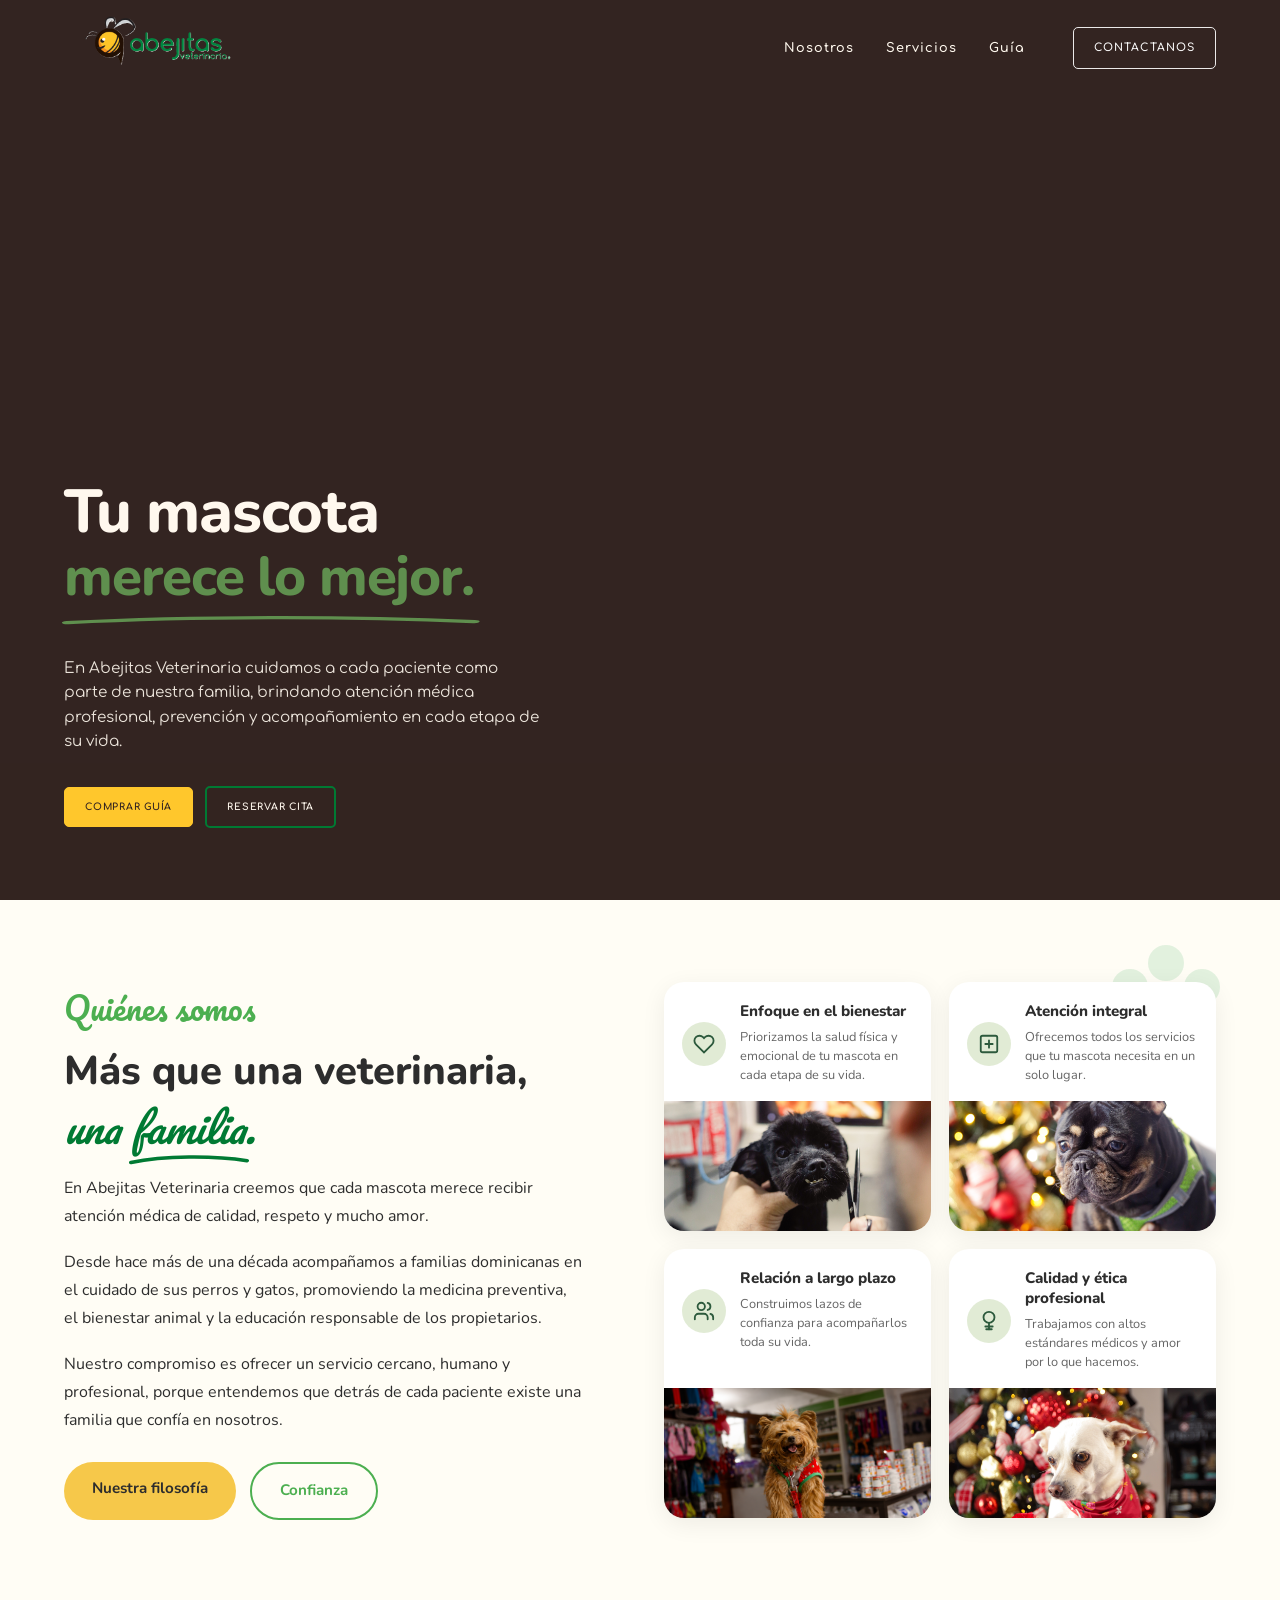
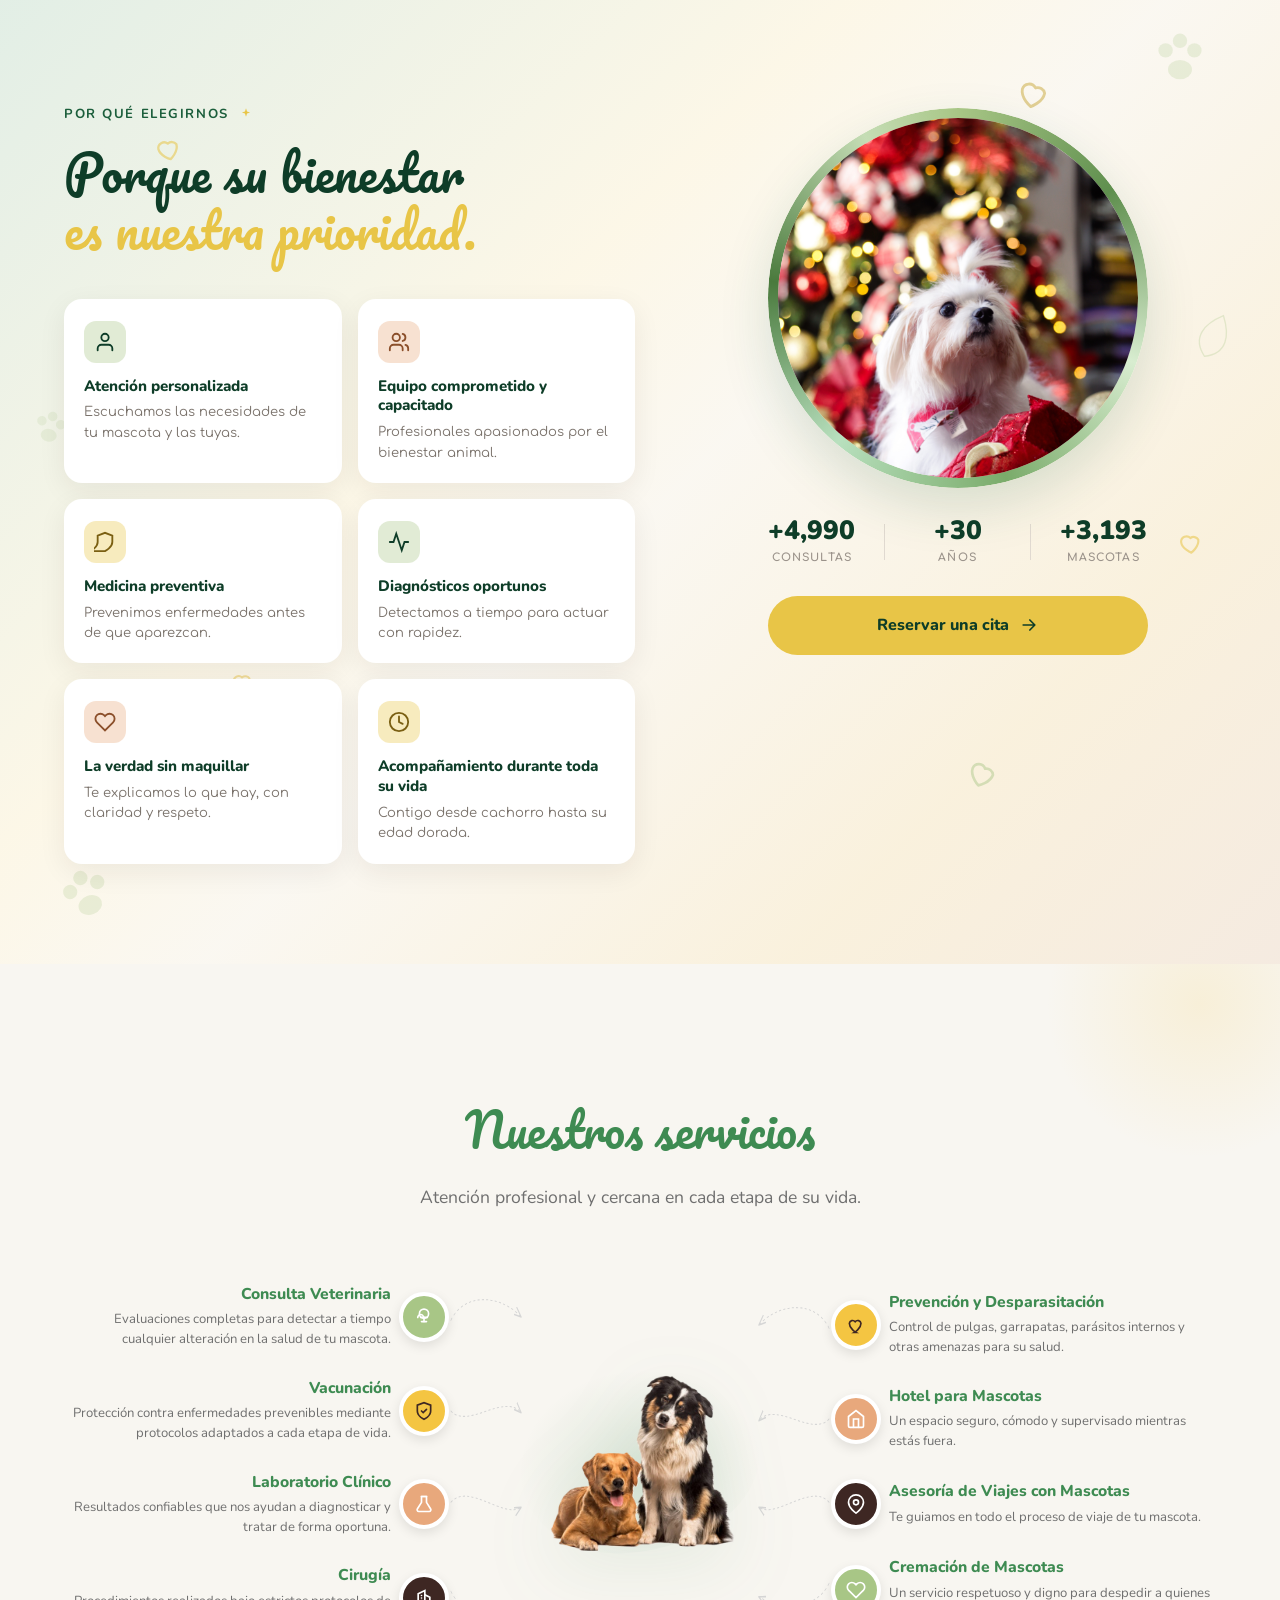
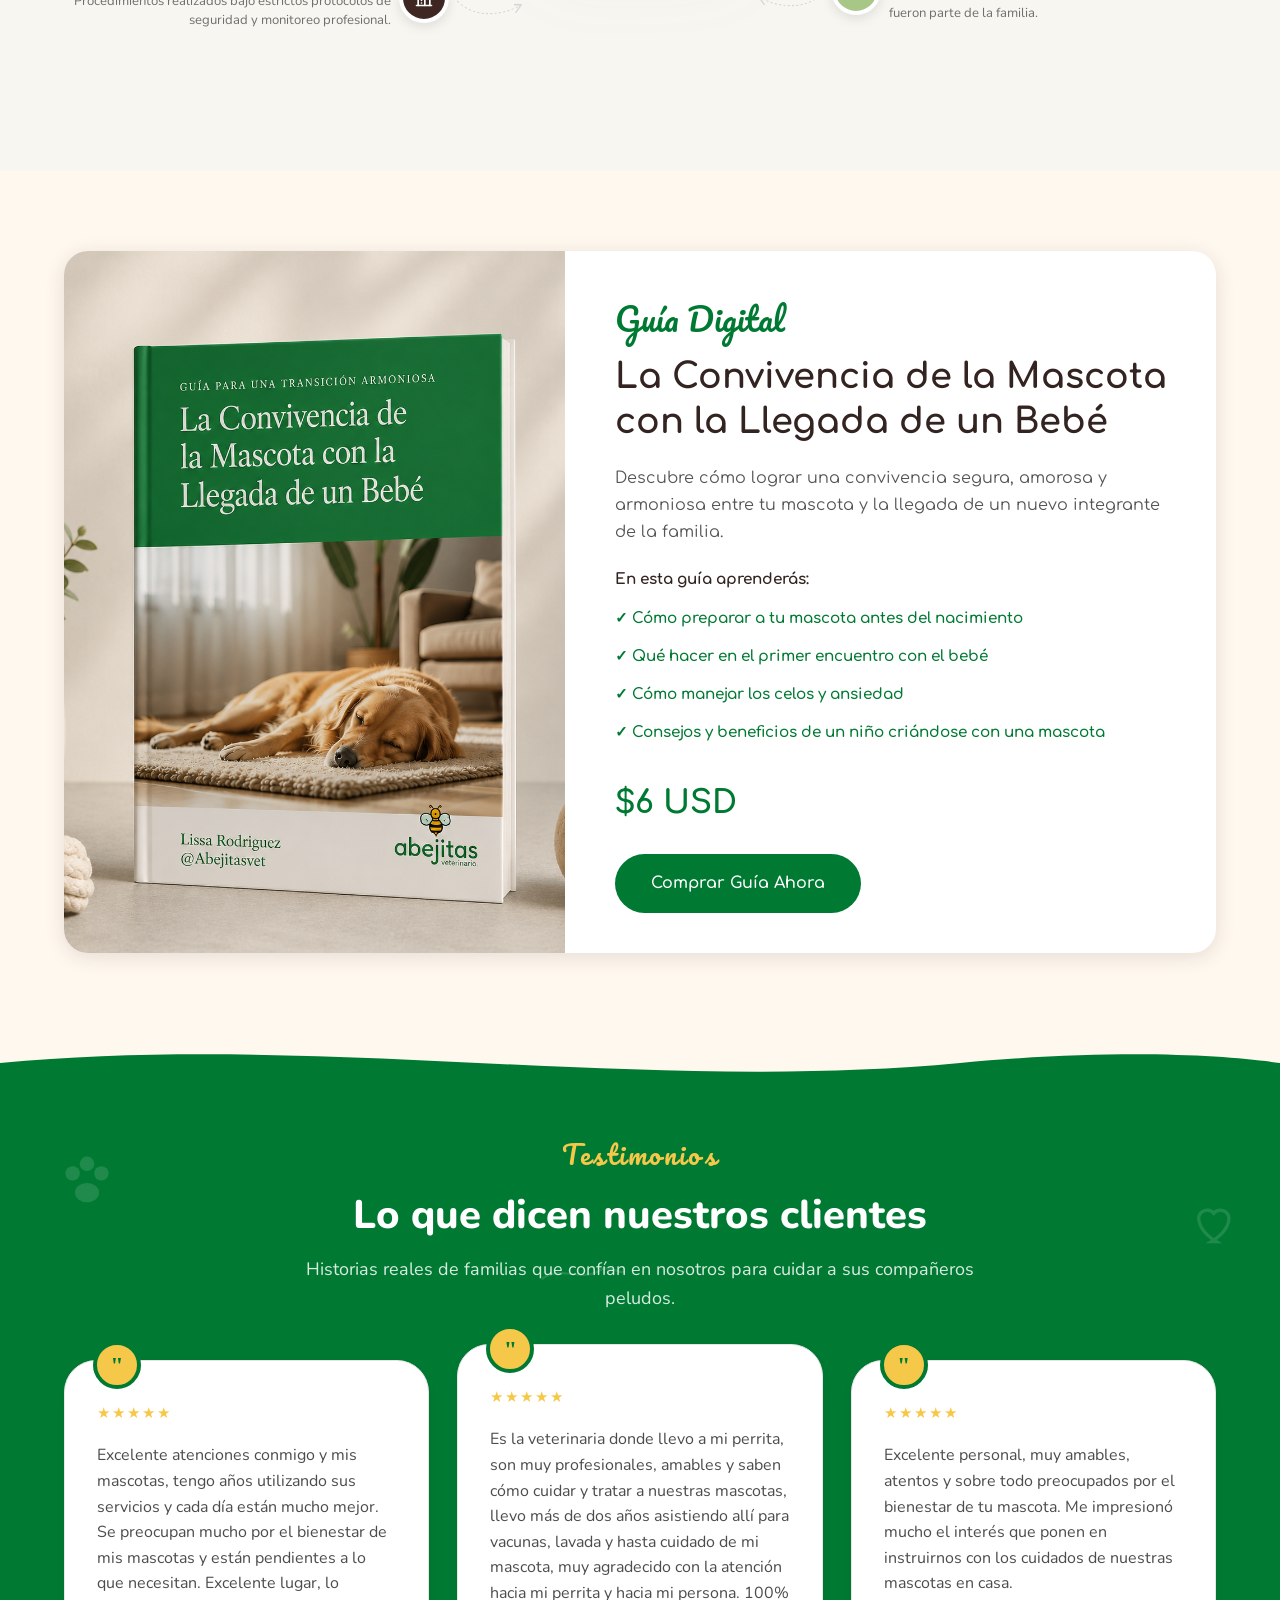
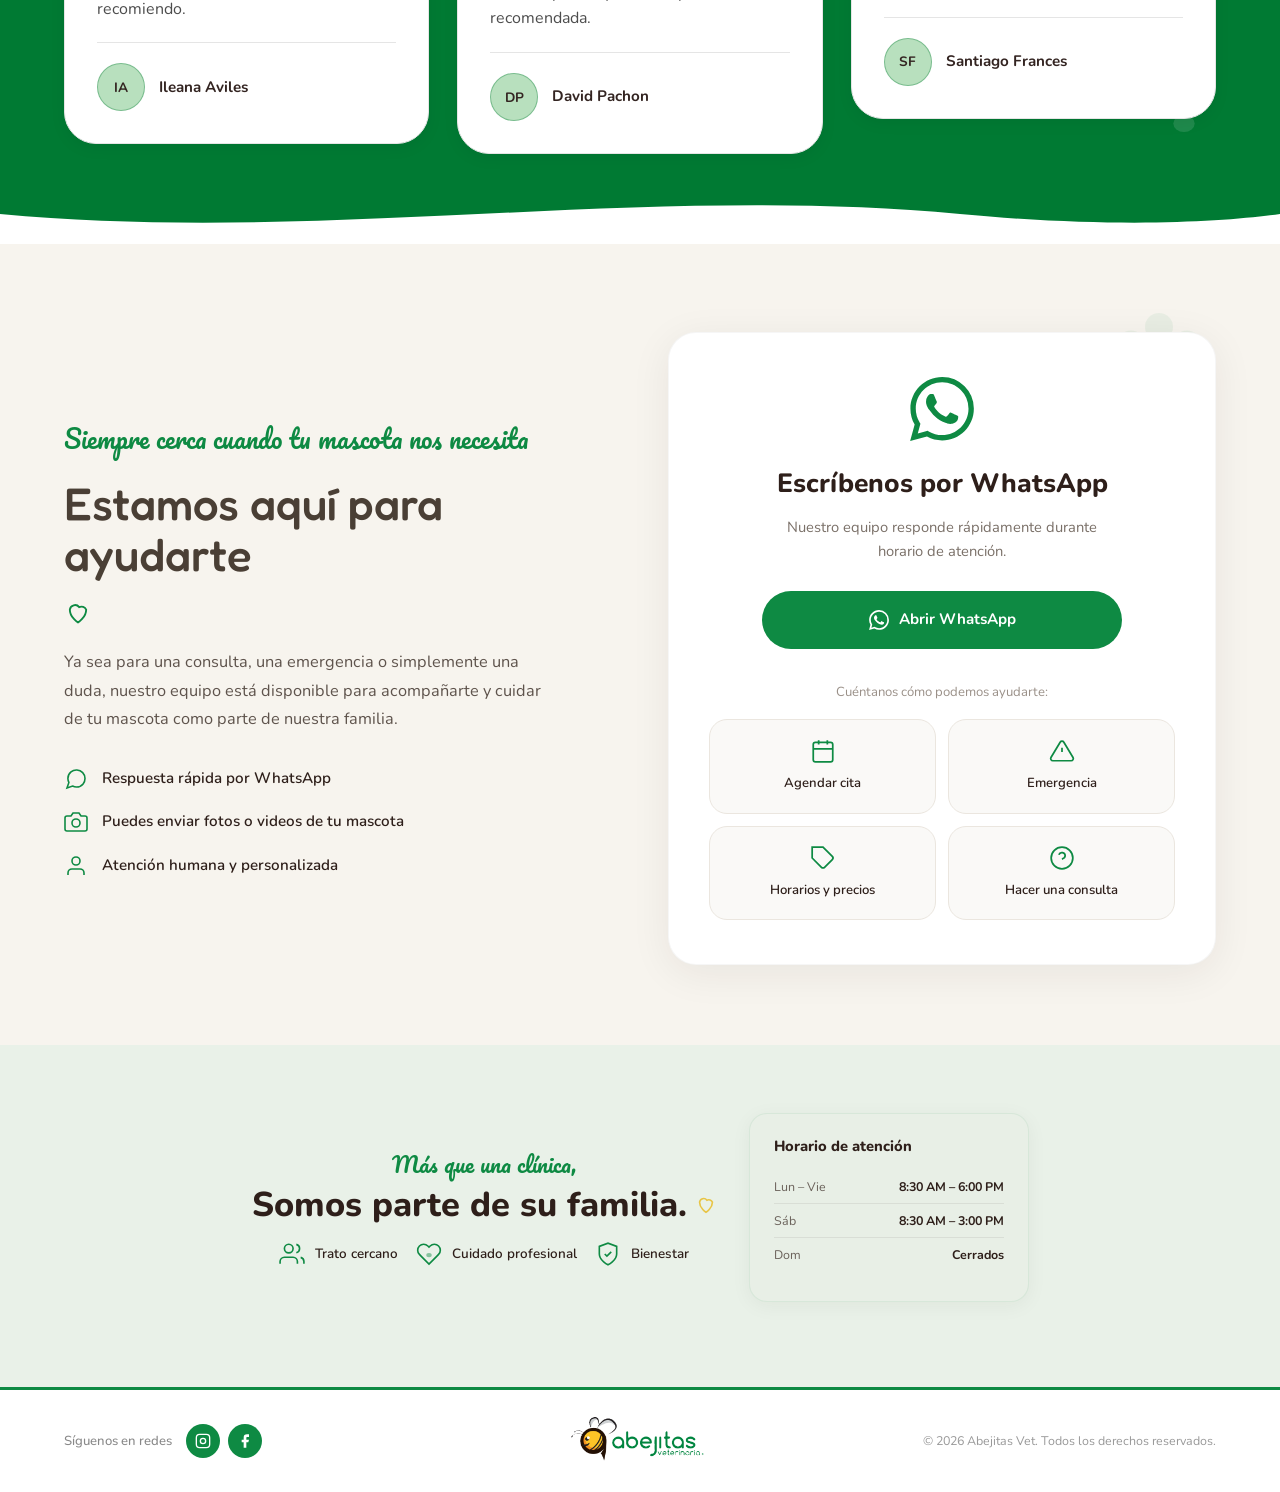
==== commit 9c7c5c4f: "Add files via upload" ====
--- a/index.html
+++ b/index.html
@@ -141,8 +141,11 @@
   <!-- Hero -->
   <section class="hero" id="inicio">
     <div class="hero__media" aria-hidden="true">
-      <video class="hero__video" autoplay muted loop playsinline>
+      <video class="hero__video hero__video--desktop" autoplay muted loop playsinline>
         <source src="img/video%20background%20lissa.mp4" type="video/mp4">
+      </video>
+      <video class="hero__video hero__video--mobile" autoplay muted loop playsinline>
+        <source src="img/video%20lissa%20cel.mp4" type="video/mp4">
       </video>
       <div class="hero__overlay"></div>
     </div>
@@ -517,19 +520,20 @@
           <img src="img/ebook.png" alt="Portada: La Convivencia de la Mascota con la Llegada de un Bebé">
         </div>
         <div class="guide__content">
-          <p class="script-title script-title--orange">Guía Digital</p>
+          <p class="script-title script-title--green">Guía Digital</p>
           <h2 class="section-title">La Convivencia de la Mascota con la Llegada de un Bebé</h2>
-          <p class="guide__desc">Descarga nuestra guía digital con consejos de alimentación, vacunación, primeros auxilios, señales de alerta y cuidados diarios. Escrita por nuestro equipo veterinario en Santo Domingo.</p>
+          <p class="guide__desc">Descubre cómo lograr una convivencia segura, amorosa y armoniosa entre tu mascota y la llegada de un nuevo integrante de la familia.</p>
+          <p class="guide__features-intro">En esta guía aprenderás:</p>
           <ul class="guide__features">
-            <li>✓ Más de 50 páginas de contenido práctico</li>
-            <li>✓ Calendario de vacunas descargable</li>
-            <li>✓ Recetas caseras saludables</li>
-            <li>✓ Acceso inmediato tras la compra</li>
+            <li>✓ Cómo preparar a tu mascota antes del nacimiento</li>
+            <li>✓ Qué hacer en el primer encuentro con el bebé</li>
+            <li>✓ Cómo manejar los celos y ansiedad</li>
+            <li>✓ Consejos y beneficios de un niño criándose con una mascota</li>
           </ul>
           <div class="guide__pricing">
-            <span class="guide__price">RD$ 350</span>
-          </div>
-          <button class="btn btn--orange btn--lg" id="buyGuideBtn">Comprar Guía Ahora</button>
+            <span class="guide__price">$6 USD</span>
+          </div>
+          <a href="https://pay.hotmart.com/I105711009D" class="btn btn--green btn--lg" target="_blank" rel="noopener noreferrer">Comprar Guía Ahora</a>
         </div>
       </div>
     </div>
@@ -770,27 +774,6 @@
     </div>
   </footer>
 
-  <!-- Buy Guide Modal -->
-  <div class="modal" id="guideModal">
-    <div class="modal__overlay"></div>
-    <div class="modal__content">
-      <button class="modal__close" id="closeModal" aria-label="Cerrar">&times;</button>
-      <div class="modal__icon">📖</div>
-      <h3>Comprar Guía Digital</h3>
-      <p>Estás a un paso de obtener <em>La Convivencia de la Mascota con la Llegada de un Bebé</em> de Abejitas Vet.</p>
-      <form class="modal__form" id="guideForm">
-        <input type="text" name="nombre" placeholder="Tu nombre completo" required>
-        <input type="email" name="email" placeholder="Correo electrónico" required>
-        <input type="tel" name="telefono" placeholder="WhatsApp / Teléfono" required>
-        <button type="submit" class="btn btn--orange btn--lg">Pagar RD$ 850</button>
-      </form>
-      <p class="modal__note">Próximamente integración con pasarela de pago. Por ahora te contactaremos para completar tu compra.</p>
-    </div>
-  </div>
-
-  <!-- Toast -->
-  <div class="toast" id="toast"></div>
-
   <script src="script.js"></script>
 </body>
 </html>
--- a/style.css
+++ b/style.css
@@ -405,6 +405,20 @@
   object-position: center;
 }
 
+.hero__video--mobile {
+  display: none;
+}
+
+@media (max-width: 768px) {
+  .hero__video--desktop {
+    display: none;
+  }
+
+  .hero__video--mobile {
+    display: block;
+  }
+}
+
 .hero__overlay {
   position: absolute;
   inset: 0;
@@ -1298,6 +1312,13 @@
   margin-bottom: 20px;
 }
 
+.guide__features-intro {
+  font-weight: 700;
+  color: var(--brown);
+  margin-bottom: 8px;
+  font-size: 0.95rem;
+}
+
 .guide__features {
   margin-bottom: 24px;
 }
@@ -1319,7 +1340,7 @@
 .guide__price {
   font-size: 2rem;
   font-weight: 700;
-  color: var(--orange);
+  color: var(--green);
 }
 
 .guide__price-old {
@@ -5047,8 +5068,23 @@
     display: flex;
     align-items: stretch;
     justify-content: flex-start;
-    min-height: 100dvh;
-    height: 100dvh;
+    min-height: calc(var(--hero-h, 100svh) + 5px);
+    height: calc(var(--hero-h, 100svh) + 5px);
+  }
+
+  .hero__overlay {
+    background: rgba(51, 36, 33, 0.38);
+  }
+
+  .hero__media {
+    height: 100%;
+  }
+
+  .hero__video {
+    width: 100%;
+    height: 100%;
+    object-fit: cover;
+    object-position: center;
   }
 
   .hero__inner {
@@ -5058,7 +5094,8 @@
     justify-content: flex-start;
     width: 100%;
     max-width: none;
-    min-height: 100dvh;
+    min-height: 100%;
+    height: 100%;
     margin: 0 auto;
     padding: clamp(80px, 11vh, 108px) clamp(16px, 4vw, 24px) clamp(32px, 5vh, 48px);
     text-align: left;
@@ -5069,7 +5106,7 @@
   }
 
   .hero__title {
-    font-size: clamp(1.9rem, 7vw, 2.35rem);
+    font-size: clamp(2.05rem, 7.5vw, 2.5rem);
     margin-bottom: 0;
     line-height: 1.06;
   }
@@ -5180,4 +5217,15 @@
     min-height: 178px;
     padding: 20px 24px;
   }
+}
+
+/* Header — celular: logo más a la izquierda */
+@media (max-width: 768px) {
+  .header .header__inner {
+    padding-left: 8px;
+  }
+
+  .header__logo img {
+    height: 48px;
+  }
 }
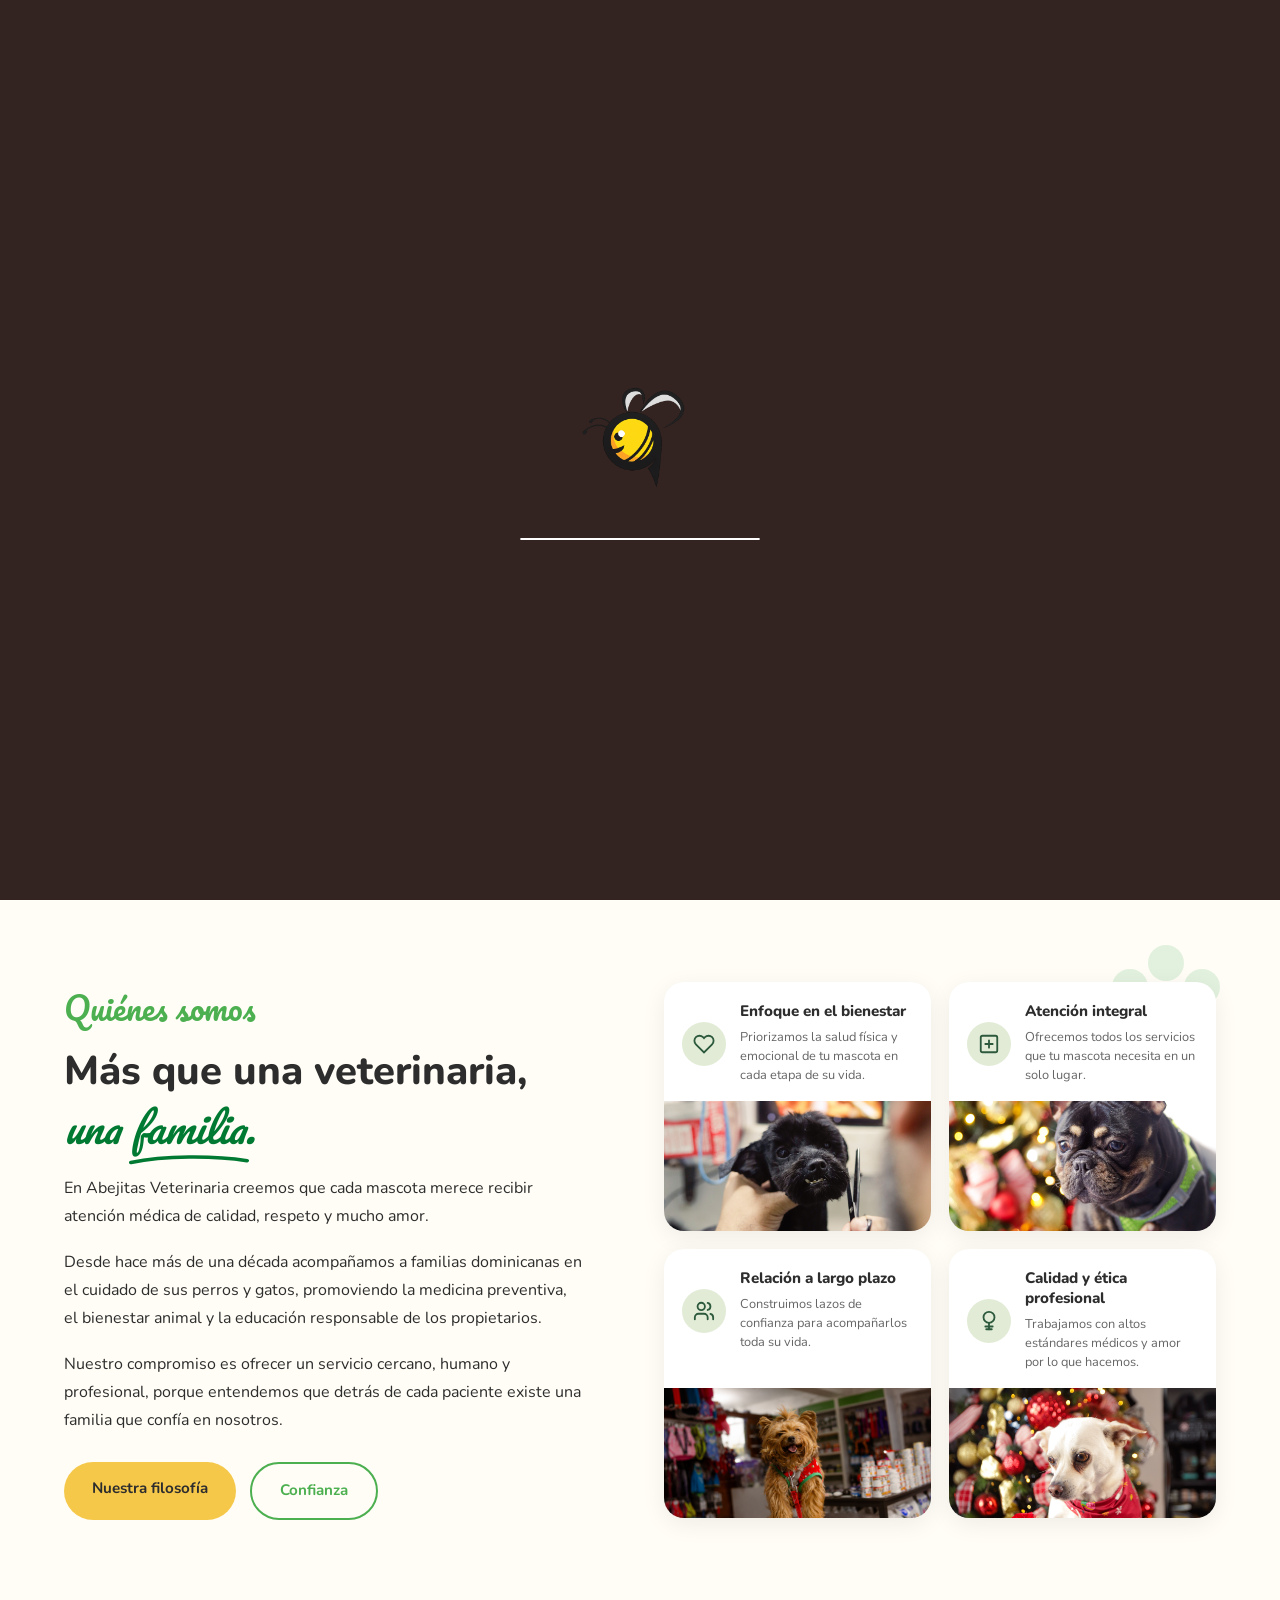
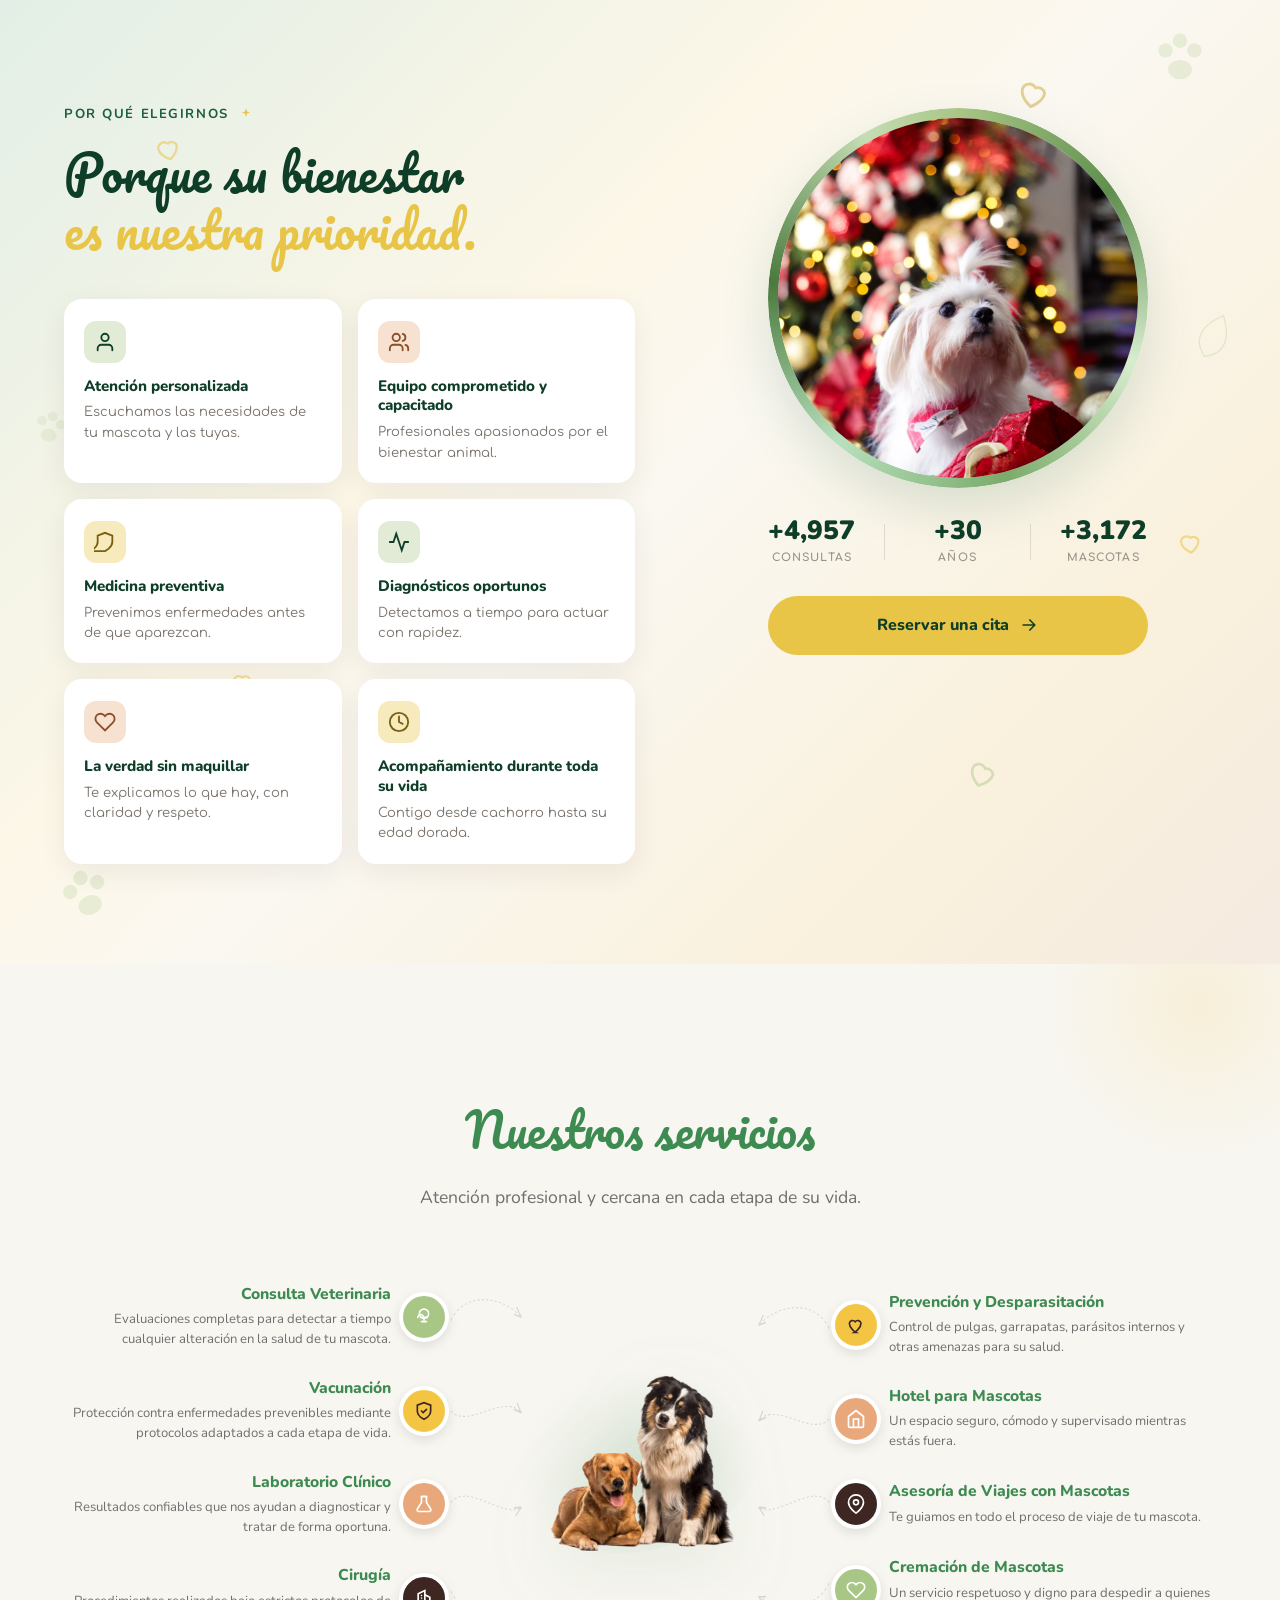
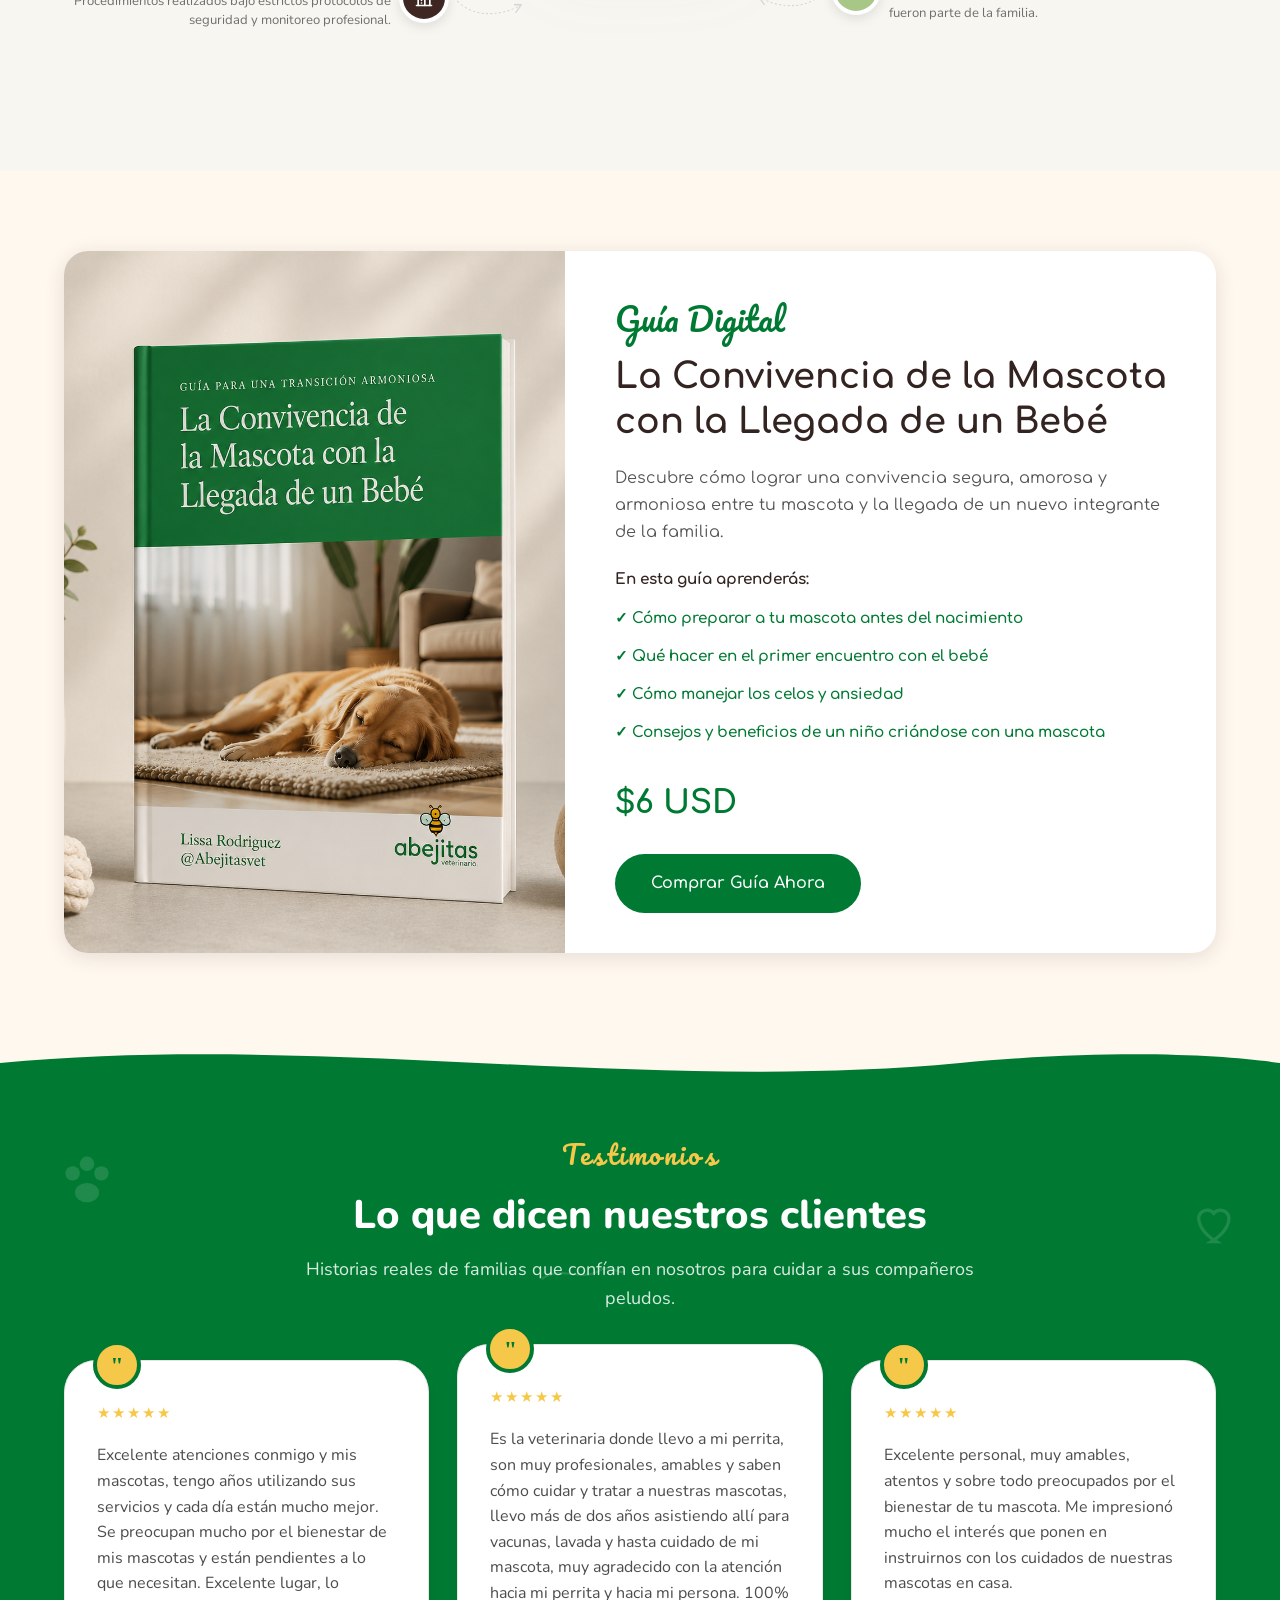
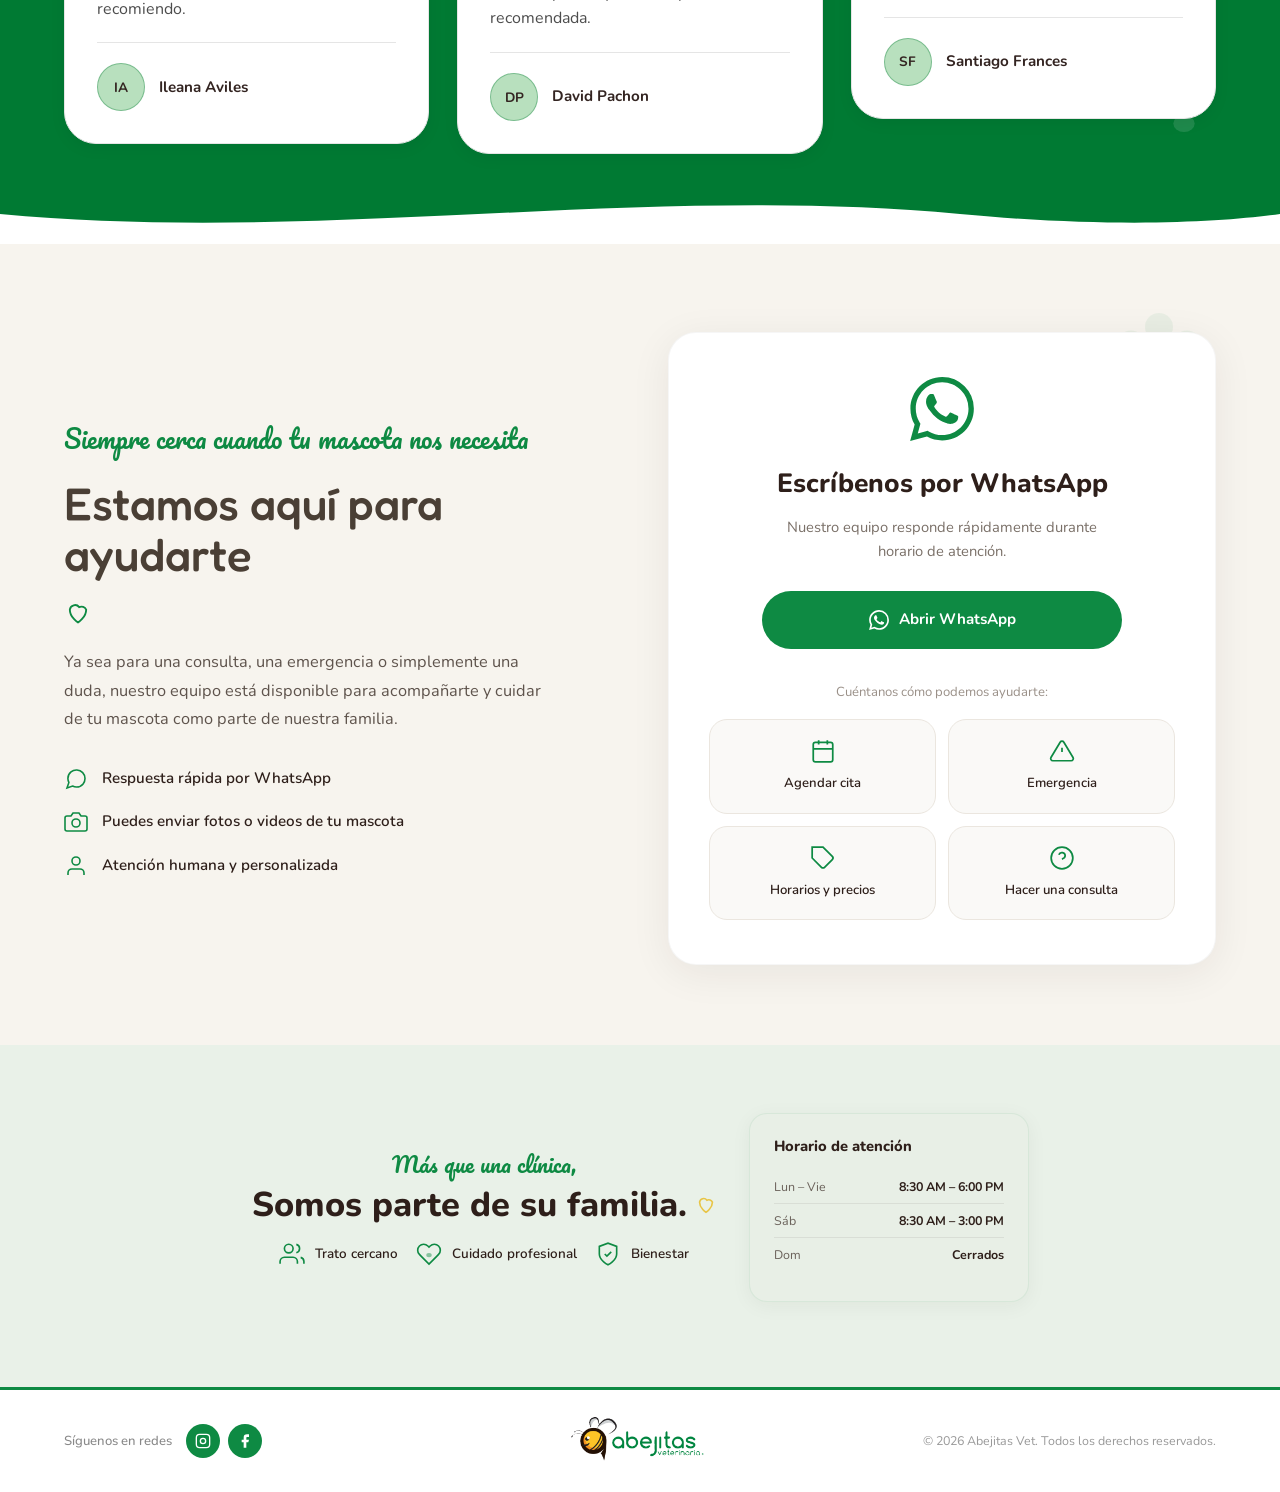
==== commit 30388067: "Add files via upload" ====
--- a/index.html
+++ b/index.html
@@ -141,11 +141,11 @@
   <!-- Hero -->
   <section class="hero" id="inicio">
     <div class="hero__media" aria-hidden="true">
-      <video class="hero__video hero__video--desktop" autoplay muted loop playsinline>
-        <source src="img/video%20background%20lissa.mp4" type="video/mp4">
+      <video class="hero__video hero__video--desktop" muted loop playsinline preload="none">
+        <source data-src="img/video%20background%20lissa.mp4" type="video/mp4">
       </video>
-      <video class="hero__video hero__video--mobile" autoplay muted loop playsinline>
-        <source src="img/video%20lissa%20cel.mp4" type="video/mp4">
+      <video class="hero__video hero__video--mobile" muted loop playsinline preload="none">
+        <source data-src="img/video%20lissa%20cel.mp4" type="video/mp4">
       </video>
       <div class="hero__overlay"></div>
     </div>
--- a/style.css
+++ b/style.css
@@ -1,5231 +1,4352 @@
-/* ===== Variables ===== */
-:root {
-  --green: #007A33;
-  --yellow: #FFC72C;
-  --orange: #E37222;
-  --brown: #332421;
-  --white: #ffffff;
-  --cream: #FFF8EE;
-  --gray-light: #f5f5f5;
-  --gray: #888;
-  --font-main: 'Comfortaa', sans-serif;
-  --font-hero: 'Fredoka', sans-serif;
-  --hero-brown: #4a3f35;
-  --hero-accent: #5f8f4e;
-  --font-script: 'Pacifico', cursive;
-  --shadow: 0 4px 20px rgba(51, 36, 33, 0.12);
-  --radius: 12px;
-  --transition: 0.3s ease;
-}
-
-/* ===== Loading Screen ===== */
-.loader {
-  position: fixed;
-  inset: 0;
-  z-index: 99999;
-  display: flex;
-  align-items: center;
-  justify-content: center;
-  background: #332421;
-  opacity: 1;
-  visibility: visible;
-  transition: opacity 0.5s ease, visibility 0.5s ease;
-}
-
-.loader.is-hidden {
-  opacity: 0;
-  visibility: hidden;
-  pointer-events: none;
-}
-
-.loader__content {
-  display: flex;
-  flex-direction: column;
-  align-items: center;
-  gap: 28px;
-  padding: 24px;
-}
-
-.loader__logo {
-  width: clamp(96px, 18vw, 150px);
-  height: auto;
-}
-
-.loader__bar {
-  position: relative;
-  width: clamp(160px, 40vw, 240px);
-  height: 2px;
-  border-radius: 999px;
-  background: rgba(255, 255, 255, 0.18);
-  overflow: hidden;
-}
-
-.loader__bar-fill {
-  position: absolute;
-  top: 0;
-  left: 0;
-  height: 100%;
-  width: 0%;
-  border-radius: 999px;
-  background: #ffffff;
-  animation: loader-fill 2s ease-in-out forwards;
-}
-
-@keyframes loader-fill {
-  0% { width: 0%; }
-  20% { width: 18%; }
-  45% { width: 42%; }
-  70% { width: 68%; }
-  90% { width: 90%; }
-  100% { width: 100%; }
-}
-
-/* ===== Reset ===== */
-*, *::before, *::after { box-sizing: border-box; margin: 0; padding: 0; }
-
-html { scroll-behavior: smooth; }
-
-body {
-  font-family: var(--font-main);
-  color: var(--brown);
-  line-height: 1.7;
-  overflow-x: hidden;
-}
-
-img { max-width: 100%; display: block; }
-
-a { text-decoration: none; color: inherit; }
-
-ul { list-style: none; }
-
-.container {
-  max-width: 1200px;
-  margin: 0 auto;
-  padding: 0 24px;
-}
-
-.section { padding: 80px 0; }
-
-.text-center { text-align: center; }
-
-/* ===== Typography ===== */
-.script-title {
-  font-family: var(--font-script);
-  font-size: clamp(1.4rem, 3vw, 2rem);
-  margin-bottom: 8px;
-}
-
-.script-title--green { color: var(--green); }
-.script-title--white { color: var(--white); }
-.script-title--orange { color: var(--orange); }
-
-.section-title {
-  font-size: clamp(1.5rem, 3.5vw, 2.2rem);
-  font-weight: 700;
-  margin-bottom: 20px;
-  line-height: 1.3;
-}
-
-.section-title--white { color: var(--white); }
-
-/* ===== Buttons ===== */
-.btn {
-  display: inline-block;
-  padding: 12px 28px;
-  border-radius: 50px;
-  font-family: var(--font-main);
-  font-weight: 600;
-  font-size: 0.95rem;
-  border: none;
-  cursor: pointer;
-  transition: transform var(--transition), box-shadow var(--transition), background var(--transition);
-}
-
-.btn:hover {
-  transform: translateY(-2px);
-  box-shadow: var(--shadow);
-}
-
-.btn--sm { padding: 8px 20px; font-size: 0.85rem; }
-.btn--lg { padding: 16px 36px; font-size: 1rem; }
-.btn--green { background: var(--green); color: var(--white); }
-.btn--green:hover { background: #006628; }
-.btn--yellow { background: var(--yellow); color: var(--brown); }
-.btn--yellow:hover { background: #e6b328; }
-.btn--orange { background: var(--orange); color: var(--white); }
-.btn--orange:hover { background: #c9631c; }
-
-/* ===== Header ===== */
-.header {
-  background: transparent;
-  position: fixed;
-  top: 0;
-  left: 0;
-  right: 0;
-  width: 100%;
-  z-index: 1000;
-  box-shadow: none;
-  transition: background var(--transition), box-shadow var(--transition);
-}
-
-.header.scrolled {
-  background: var(--white);
-  box-shadow: 0 2px 10px rgba(0, 0, 0, 0.06);
-}
-
-.header.scrolled .nav__link {
-  color: var(--brown);
-}
-
-.header.scrolled .hamburger span {
-  background: var(--brown);
-}
-
-.hamburger {
-  display: none;
-  flex-direction: column;
-  gap: 5px;
-  background: none;
-  border: none;
-  cursor: pointer;
-  padding: 4px;
-  margin-left: auto;
-  flex-shrink: 0;
-}
-
-.header__inner {
-  display: flex;
-  align-items: center;
-  justify-content: space-between;
-  max-width: none;
-  padding: 16px clamp(24px, 5vw, 80px);
-  gap: 24px;
-}
-
-.header__logo {
-  display: flex;
-  align-items: flex-start;
-  transform: translateY(-5px);
-}
-
-.header__logo img {
-  height: clamp(48px, 6vw, 64px);
-  width: auto;
-}
-
-.nav {
-  display: flex;
-  align-items: center;
-  gap: clamp(24px, 4vw, 48px);
-  margin-left: auto;
-}
-
-.nav__list {
-  display: flex;
-  align-items: center;
-  gap: clamp(18px, 2.5vw, 36px);
-}
-
-.nav__link {
-  font-weight: 600;
-  font-size: 0.80rem;
-  letter-spacing: 0.08em;
-  text-transform: none;
-  transition: color var(--transition);
-}
-
-.header:not(.scrolled) .nav__link {
-  color: var(--cream);
-}
-
-.header:not(.scrolled) .nav__link:hover,
-.header:not(.scrolled) .nav__link.active {
-  color: var(--yellow);
-}
-
-.header.scrolled .nav__link:hover,
-.header.scrolled .nav__link.active {
-  color: var(--yellow);
-}
-
-.nav__cta {
-  display: none;
-  font-size: 0.68rem;
-  letter-spacing: 0.1em;
-  text-transform: uppercase;
-  padding: 11px 20px;
-  border-radius: 5px;
-}
-
-.btn--nav-outline {
-  background: transparent;
-  border-radius: 5px;
-  transition: background var(--transition), color var(--transition), border-color var(--transition);
-}
-
-.header:not(.scrolled) .btn--nav-outline {
-  color: var(--white);
-  border: 1px solid rgba(255, 255, 255, 0.9);
-}
-
-.header:not(.scrolled) .btn--nav-outline:hover {
-  background: var(--yellow);
-  color: var(--white);
-  border-color: var(--yellow);
-  transform: none;
-  box-shadow: none;
-}
-
-.header.scrolled .btn--nav-outline {
-  color: var(--brown);
-  border: 1px solid var(--brown);
-}
-
-.header.scrolled .btn--nav-outline:hover {
-  background: var(--yellow);
-  color: var(--white);
-  border-color: var(--yellow);
-  transform: none;
-  box-shadow: none;
-}
-
-.hamburger span {
-  display: block;
-  width: 24px;
-  height: 2px;
-  background: var(--cream);
-  transition: var(--transition);
-}
-
-.header:not(.scrolled) .hamburger span {
-  background: var(--cream);
-}
-
-.hamburger.active span:nth-child(1) { transform: rotate(45deg) translate(5px, 5px); }
-.hamburger.active span:nth-child(2) { opacity: 0; }
-.hamburger.active span:nth-child(3) { transform: rotate(-45deg) translate(5px, -5px); }
-
-@media (min-width: 1367px),
-       (min-width: 769px) and (max-width: 1366px) and (orientation: landscape) {
-  .nav-backdrop,
-  .nav__panel,
-  .nav__cta--mobile,
-  .nav__list--mobile {
-    display: none !important;
-  }
-
-  .nav__list--desktop {
-    display: flex;
-  }
-
-  .nav__cta--desktop {
-    display: inline-flex;
-    align-items: center;
-    justify-content: center;
-    white-space: nowrap;
-  }
-
-  .hamburger {
-    display: none !important;
-  }
-
-  .nav {
-    position: static;
-    inset: auto;
-    display: flex;
-    align-items: center;
-    gap: clamp(24px, 4vw, 48px);
-    margin-left: auto;
-    padding: 0;
-    opacity: 1;
-    visibility: visible;
-    pointer-events: auto;
-  }
-
-  .header .header__inner {
-    align-items: center;
-    min-height: 0;
-    padding: 16px clamp(24px, 5vw, 80px);
-  }
-
-  .header__logo {
-    align-items: flex-start;
-    transform: translateY(-5px);
-  }
-
-  .header__logo img {
-    height: clamp(48px, 6vw, 64px);
-    width: auto;
-  }
-}
-
-.social-icons {
-  display: flex;
-  gap: 8px;
-}
-
-.social-icon {
-  width: 32px;
-  height: 32px;
-  border-radius: 50%;
-  display: flex;
-  align-items: center;
-  justify-content: center;
-  color: var(--white);
-  transition: transform var(--transition);
-}
-
-.social-icon:hover { transform: scale(1.1); }
-.social-icon--fb { background: #3b5998; }
-.social-icon--ig { background: #e1306c; }
-.social-icon--wa { background: #25d366; }
-
-/* ===== Hero ===== */
-.hero {
-  position: relative;
-  overflow: hidden;
-  min-height: 100vh;
-  height: 100vh;
-  display: flex;
-  align-items: flex-end;
-  justify-content: flex-start;
-  background-color: var(--brown);
-}
-
-.hero__media {
-  position: absolute;
-  inset: 0;
-  z-index: 0;
-}
-
-.hero__video {
-  width: 100%;
-  height: 100%;
-  object-fit: cover;
-  object-position: center;
-}
-
-.hero__video--mobile {
-  display: none;
-}
-
-@media (max-width: 768px) {
-  .hero__video--desktop {
-    display: none;
-  }
-
-  .hero__video--mobile {
-    display: block;
-  }
-}
-
-.hero__overlay {
-  position: absolute;
-  inset: 0;
-  background: rgba(51, 36, 33, 0.48);
-  pointer-events: none;
-}
-
-@media (prefers-reduced-motion: reduce) {
-  .hero__video {
-    display: none;
-  }
-
-  .hero__overlay {
-    background: rgba(51, 36, 33, 0.72);
-  }
-}
-
-.hero__inner {
-  position: relative;
-  z-index: 2;
-  width: 100%;
-  max-width: none;
-  display: flex;
-  align-items: flex-end;
-  min-height: 100vh;
-  padding: clamp(100px, 14vh, 140px) clamp(24px, 5vw, 80px) clamp(48px, 8vh, 96px);
-}
-
-.hero__content {
-  max-width: min(640px, 100%);
-  color: var(--cream);
-}
-
-.hero__title {
-  font-family: 'Nunito', sans-serif;
-  font-size: clamp(2.6rem, 6.5vw, 5rem);
-  font-weight: 800;
-  line-height: 1.04;
-  margin-bottom: clamp(20px, 3vh, 32px);
-  letter-spacing: -0.02em;
-}
-
-.hero__title-line {
-  display: block;
-  color: var(--cream);
-  opacity: 0;
-  animation: heroFadeUp 0.65s ease forwards;
-}
-
-.hero__title-line:nth-child(1) { animation-delay: 0.1s; }
-
-.hero__title-line--accent {
-  display: inline-block;
-  position: relative;
-  color: var(--hero-accent);
-  font-size: 0.9em;
-  animation-delay: 0.25s;
-  margin-top: 2px;
-  margin-bottom: 24px;
-}
-
-.hero__underline {
-  position: absolute;
-  left: -4px;
-  right: -8px;
-  top: calc(100% + 8px);
-  width: calc(100% + 12px);
-  height: 13px;
-  color: var(--hero-accent);
-}
-
-.hero__text {
-  font-family: var(--font-main);
-  font-size: clamp(0.78rem, 1.15vw, 0.9rem);
-  font-weight: 400;
-  line-height: 1.6;
-  margin-bottom: clamp(22px, 3.5vh, 32px);
-  max-width: 480px;
-  color: rgba(255, 248, 238, 0.9);
-  text-align: left;
-  opacity: 0;
-  animation: heroFadeUp 0.65s ease 0.45s forwards;
-}
-
-.hero__actions {
-  display: flex;
-  flex-wrap: wrap;
-  align-items: center;
-  gap: 12px;
-  opacity: 0;
-  animation: heroFadeUp 0.65s ease 0.65s forwards;
-}
-
-.btn--hero-primary,
-.btn--hero-outline {
-  border-radius: 5px;
-  padding: 11px 20px;
-  font-size: 0.6rem;
-  font-weight: 700;
-  letter-spacing: 0.08em;
-  text-transform: uppercase;
-  min-width: 0;
-}
-
-.btn--hero-primary {
-  background: var(--yellow);
-  color: var(--brown);
-  border: 1px solid var(--yellow);
-}
-
-.btn--hero-primary:hover {
-  background: #e6b328;
-  border-color: #e6b328;
-  color: var(--brown);
-}
-
-.btn--hero-outline {
-  background: transparent;
-  color: var(--cream);
-  border: 2px solid var(--green);
-}
-
-.btn--hero-outline:hover {
-  background: var(--green);
-  color: var(--white);
-  box-shadow: none;
-}
-
-.wave-divider {
-  position: relative;
-  width: 100%;
-  line-height: 0;
-}
-
-.wave-divider svg {
-  width: 100%;
-  height: 60px;
-  display: block;
-}
-
-.wave-divider--white { margin-top: -1px; }
-
-/* ===== About ===== */
-.about {
-  position: relative;
-  overflow: hidden;
-  padding: 80px 0;
-  background: #FFFDF5;
-  font-family: 'Nunito', sans-serif;
-  color: #2D2D2D;
-}
-
-.about__paw-deco {
-  position: absolute;
-  top: 24px;
-  right: 24px;
-  width: min(180px, 28vw);
-  height: min(180px, 28vw);
-  pointer-events: none;
-  z-index: 0;
-}
-
-.about__inner {
-  position: relative;
-  z-index: 1;
-  display: grid;
-  grid-template-columns: 1fr 1fr;
-  gap: 48px;
-  align-items: center;
-}
-
-.about__label {
-  display: block;
-  font-family: var(--font-script);
-  font-size: clamp(1.5rem, 3vw, 2rem);
-  font-weight: 400;
-  letter-spacing: 0;
-  text-transform: none;
-  color: #4CAF50;
-  margin-bottom: 12px;
-}
-
-.about__title {
-  display: flex;
-  flex-direction: column;
-  align-items: flex-start;
-  gap: 4px;
-  font-size: clamp(1.65rem, 4vw, 2.5rem);
-  font-weight: 700;
-  line-height: 1.25;
-  margin-bottom: clamp(16px, 2.5vw, 20px);
-  color: #2D2D2D;
-}
-
-.about__title-main {
-  font-family: 'Nunito', sans-serif;
-  font-weight: 800;
-  color: #2D2D2D;
-}
-
-.about__title-accent {
-  font-family: var(--font-script);
-  font-weight: 400;
-  font-style: italic;
-  color: var(--green);
-  line-height: 1.35;
-}
-
-.about__title-underline {
-  position: relative;
-  display: inline-block;
-}
-
-.about__title-underline-svg {
-  position: absolute;
-  left: -2px;
-  right: -4px;
-  top: calc(100% - 2px);
-  width: calc(100% + 6px);
-  height: 14px;
-  color: var(--green);
-  pointer-events: none;
-}
-
-.about__body {
-  display: flex;
-  flex-direction: column;
-  gap: clamp(12px, 2vw, 18px);
-  margin-bottom: clamp(22px, 3vw, 28px);
-  max-width: 520px;
-}
-
-.about__text {
-  font-size: clamp(0.88rem, 2.1vw, 1rem);
-  font-weight: 400;
-  line-height: 1.75;
-  margin-bottom: 0;
-  max-width: 100%;
-  color: #2D2D2D;
-}
-
-.about__actions {
-  display: flex;
-  flex-wrap: wrap;
-  gap: 14px;
-}
-
-.about__btn {
-  display: inline-block;
-  padding: 14px 28px;
-  border-radius: 50px;
-  font-family: 'Nunito', sans-serif;
-  font-size: 0.95rem;
-  font-weight: 700;
-  text-align: center;
-  transition: transform var(--transition), background var(--transition), color var(--transition), border-color var(--transition);
-}
-
-.about__btn:hover {
-  transform: scale(1.05);
-}
-
-.about__btn--primary {
-  background: #F6C84A;
-  color: #2D2D2D;
-}
-
-.about__btn--primary:hover {
-  background: #e6b840;
-}
-
-.about__btn--outline {
-  background: transparent;
-  color: #4CAF50;
-  border: 2px solid #4CAF50;
-}
-
-.about__btn--outline:hover {
-  background: #4CAF50;
-  color: #fff;
-}
-
-.about__cards {
-  display: grid;
-  grid-template-columns: 1fr 1fr;
-  gap: 18px;
-  align-self: center;
-}
-
-.about__card {
-  display: flex;
-  flex-direction: column;
-  background: #fff;
-  border-radius: 20px;
-  overflow: hidden;
-  box-shadow: 0 6px 24px rgba(0, 0, 0, 0.07);
-  transition: transform var(--transition), box-shadow var(--transition);
-}
-
-.about__card.fade-up.visible:hover,
-.about__card:hover {
-  transform: translateY(-4px);
-  box-shadow: 0 12px 32px rgba(0, 0, 0, 0.1);
-}
-
-.about__card-content {
-  display: flex;
-  align-items: center;
-  gap: 14px;
-  padding: 20px 18px 16px;
-}
-
-.about__card-icon {
-  width: 44px;
-  height: 44px;
-  border-radius: 50%;
-  background: rgba(168, 198, 134, 0.35);
-  color: #2D5A3D;
-  display: flex;
-  align-items: center;
-  justify-content: center;
-  flex-shrink: 0;
-}
-
-.about__card-icon svg {
-  width: 22px;
-  height: 22px;
-}
-
-.about__card-text {
-  flex: 1;
-  min-width: 0;
-}
-
-.about__card-title {
-  font-size: 0.95rem;
-  font-weight: 800;
-  color: #2D2D2D;
-  line-height: 1.3;
-  margin-bottom: 6px;
-}
-
-.about__card-desc {
-  font-size: 0.8rem;
-  font-weight: 400;
-  color: #666;
-  line-height: 1.5;
-}
-
-.about__card-image {
-  margin-top: auto;
-  height: 130px;
-  overflow: hidden;
-}
-
-.about__card-image img {
-  width: 100%;
-  height: 100%;
-  object-fit: cover;
-  object-position: center;
-}
-
-/* ===== Services ===== */
-.services {
-  background: var(--green);
-  position: relative;
-  padding: 100px 0 90px;
-  overflow: hidden;
-}
-
-.services__deco {
-  position: absolute;
-  inset: 0;
-  pointer-events: none;
-  z-index: 0;
-}
-
-.services__deco svg {
-  position: absolute;
-  opacity: 0.22;
-}
-
-.services__deco-leaf {
-  top: 8%;
-  left: 3%;
-  width: 70px;
-  height: 70px;
-}
-
-.services__deco-heart--1 {
-  top: 12%;
-  left: 18%;
-  width: 28px;
-  height: 28px;
-}
-
-.services__deco-paw {
-  top: 45%;
-  right: 6%;
-  width: 48px;
-  height: 48px;
-}
-
-.services__deco-heart--2 {
-  bottom: 18%;
-  right: 10%;
-  width: 40px;
-  height: 40px;
-}
-
-.services__container {
-  position: relative;
-  z-index: 1;
-}
-
-.services__header {
-  text-align: center;
-  margin-bottom: 48px;
-}
-
-.services__eyebrow {
-  font-family: var(--font-script);
-  font-size: clamp(1.5rem, 3vw, 2rem);
-  color: #A8C686;
-  margin-bottom: 12px;
-}
-
-.services__title {
-  font-family: 'Nunito', sans-serif;
-  font-size: clamp(1.75rem, 4vw, 2.5rem);
-  font-weight: 700;
-  color: var(--white);
-  line-height: 1.2;
-}
-
-.services__grid {
-  display: grid;
-  grid-template-columns: repeat(5, 1fr);
-  gap: 22px;
-}
-
-.service-card {
-  position: relative;
-  display: flex;
-  flex-direction: column;
-  border-radius: 24px;
-  overflow: hidden;
-  background: #fff;
-  box-shadow: 0 10px 32px rgba(0, 0, 0, 0.14);
-  transition: transform 0.45s ease, box-shadow 0.45s ease;
-}
-
-.service-card:hover {
-  transform: translateY(-10px);
-  box-shadow: 0 18px 40px rgba(0, 0, 0, 0.18);
-}
-
-.service-card__photo {
-  height: 210px;
-  overflow: hidden;
-}
-
-.service-card__photo img {
-  width: 100%;
-  height: 100%;
-  object-fit: cover;
-  transition: transform 0.5s ease;
-}
-
-.service-card:hover .service-card__photo img {
-  transform: scale(1.05);
-}
-
-.service-card__icon-wrap {
-  width: 52px;
-  height: 52px;
-  border-radius: 50%;
-  display: flex;
-  align-items: center;
-  justify-content: center;
-  margin: -8px auto 0;
-  position: relative;
-  z-index: 2;
-  border: 4px solid #fff;
-  box-shadow: 0 4px 12px rgba(0, 0, 0, 0.1);
-}
-
-.service-card__icon-wrap svg {
-  width: 24px;
-  height: 24px;
-}
-
-.service-card__icon-wrap--yellow {
-  background: #F4C542;
-  color: #3E2723;
-}
-
-.service-card__icon-wrap--sage {
-  background: #A8C686;
-  color: #fff;
-}
-
-.service-card__icon-wrap--peach {
-  background: #E8A87C;
-  color: #fff;
-}
-
-.service-card__icon-wrap--brown {
-  background: #3E2723;
-  color: #fff;
-}
-
-.service-card__body {
-  padding: 48px 18px 24px;
-  margin-top: -44px;
-  text-align: center;
-  flex: 1;
-  position: relative;
-  z-index: 1;
-}
-
-.service-card--consulta .service-card__body { background: #FFF8E7; }
-.service-card--controles .service-card__body { background: #F0F7ED; }
-.service-card--bano .service-card__body { background: #FBF0E8; }
-.service-card--grooming .service-card__photo img {
-  object-position: center 25%;
-}
-
-.service-card--grooming .service-card__body { background: #EFE6D3; }
-.service-card--cirugia .service-card__body { background: #FFF8E7; }
-
-.service-card__body h3 {
-  font-family: 'Nunito', sans-serif;
-  font-size: 1.05rem;
-  font-weight: 700;
-  color: #3E2723;
-  margin-bottom: 8px;
-}
-
-.service-card__body p {
-  font-family: 'Nunito', sans-serif;
-  font-size: 0.82rem;
-  font-weight: 400;
-  line-height: 1.55;
-  color: #5a5248;
-}
-
-.wave-divider--top,
-.wave-divider--bottom {
-  position: absolute;
-  left: 0;
-  right: 0;
-}
-
-.wave-divider--top { top: 0; }
-.wave-divider--bottom { bottom: 0; }
-
-.services-highlight {
-  background: var(--white);
-}
-
-.services-highlight__intro {
-  max-width: 560px;
-  margin: 0 auto;
-  color: #666;
-  font-size: 0.95rem;
-  line-height: 1.7;
-}
-
-.services-highlight__grid {
-  display: grid;
-  grid-template-columns: 1fr auto 1fr;
-  gap: clamp(24px, 4vw, 56px);
-  align-items: stretch;
-  margin-top: 48px;
-}
-
-.services-highlight__col {
-  display: flex;
-  flex-direction: column;
-  justify-content: center;
-  gap: 36px;
-}
-
-.services-highlight__col--left {
-  align-items: flex-end;
-}
-
-.services-highlight__col--right {
-  align-items: flex-start;
-}
-
-.service-highlight-item {
-  display: flex;
-  gap: 16px;
-  align-items: flex-start;
-  max-width: 280px;
-}
-
-.services-highlight__col--left .service-highlight-item {
-  flex-direction: row-reverse;
-}
-
-.service-highlight-item__text h3 {
-  font-family: 'Nunito', sans-serif;
-  font-size: 1.05rem;
-  font-weight: 700;
-  color: var(--brown);
-  margin-bottom: 6px;
-}
-
-.services-highlight__col--left .service-highlight-item__text {
-  text-align: right;
-}
-
-.services-highlight__col--right .service-highlight-item__text {
-  text-align: left;
-}
-
-.service-highlight-item__text p {
-  font-family: 'Nunito', sans-serif;
-  font-size: 0.85rem;
-  line-height: 1.55;
-  color: #666;
-}
-
-.service-highlight-item__icon {
-  width: 52px;
-  height: 52px;
-  border-radius: 50%;
-  display: flex;
-  align-items: center;
-  justify-content: center;
-  flex-shrink: 0;
-  border: 4px solid #fff;
-  box-shadow: 0 4px 12px rgba(0, 0, 0, 0.1);
-}
-
-.service-highlight-item__icon svg {
-  width: 24px;
-  height: 24px;
-}
-
-.service-highlight-item__icon--yellow {
-  background: #F4C542;
-  color: #3E2723;
-}
-
-.service-highlight-item__icon--sage {
-  background: #A8C686;
-  color: #fff;
-}
-
-.service-highlight-item__icon--peach {
-  background: #E8A87C;
-  color: #fff;
-}
-
-.service-highlight-item__icon--brown {
-  background: #3E2723;
-  color: #fff;
-}
-
-.services-highlight__center {
-  display: flex;
-  align-items: center;
-  justify-content: center;
-  min-width: 340px;
-  max-width: 540px;
-  flex-shrink: 0;
-}
-
-.services-highlight__center img {
-  width: 100%;
-  max-height: 500px;
-  height: auto;
-  object-fit: contain;
-  object-position: center;
-  display: block;
-}
-
-.services-highlight--catalog .services-highlight__header {
-  margin-bottom: clamp(8px, 2vw, 16px);
-}
-
-.services-highlight--catalog .services-highlight__intro--mini {
-  max-width: 480px;
-  margin: 10px auto 0;
-  font-size: clamp(0.82rem, 1.9vw, 0.92rem);
-  line-height: 1.6;
-  color: #666;
-}
-
-.services-highlight--catalog .services-highlight__layout {
-  display: grid;
-  grid-template-columns: auto auto auto;
-  align-items: center;
-  justify-content: center;
-  gap: clamp(6px, 1vw, 14px);
-  max-width: 960px;
-  margin: 48px auto 0;
-}
-
-.services-highlight--catalog .services-highlight__col {
-  display: flex;
-  flex-direction: column;
-  gap: clamp(22px, 2.8vw, 34px);
-}
-
-.services-highlight--catalog .services-highlight__col--left {
-  align-items: flex-end;
-}
-
-.services-highlight--catalog .services-highlight__col--right {
-  align-items: flex-start;
-}
-
-.services-highlight--catalog .services-highlight__center {
-  position: static;
-  transform: none;
-  width: min(340px, 34vw);
-  min-width: 220px;
-  max-width: 400px;
-  flex-shrink: 0;
-  z-index: 1;
-  pointer-events: none;
-  padding: 0 clamp(4px, 1vw, 8px);
-}
-
-.services-highlight--catalog .services-highlight__center img {
-  max-height: 460px;
-  width: 100%;
-  object-fit: contain;
-}
-
-.services-highlight--catalog .service-highlight-item {
-  --service-text-width: 210px;
-  --service-photo-size: 80px;
-  --service-connector-width: clamp(36px, 4vw, 52px);
-  display: flex;
-  align-items: center;
-  gap: 0;
-  width: auto;
-  max-width: calc(var(--service-text-width) + var(--service-connector-width) + var(--service-photo-size) + 8px);
-}
-
-.services-highlight--catalog .service-highlight-item--left {
-  flex-direction: row;
-}
-
-.services-highlight--catalog .service-highlight-item--right {
-  flex-direction: row;
-}
-
-.services-highlight--catalog .service-highlight-item--left .service-highlight-item__text {
-  text-align: right;
-  padding-right: 8px;
-}
-
-.services-highlight--catalog .service-highlight-item--right .service-highlight-item__text {
-  text-align: left;
-  padding-left: 8px;
-}
-
-.service-highlight-item__media {
-  display: flex;
-  align-items: center;
-  flex-shrink: 0;
-}
-
-.service-highlight-item--left .service-highlight-item__media {
-  flex-direction: row-reverse;
-}
-
-.service-highlight-item--right .service-highlight-item__media {
-  flex-direction: row;
-}
-
-.service-highlight-item__photo {
-  width: var(--service-photo-size);
-  height: var(--service-photo-size);
-  border-radius: 50%;
-  overflow: hidden;
-  flex-shrink: 0;
-  border: 4px solid #fff;
-  box-shadow: 0 4px 16px rgba(0, 0, 0, 0.12);
-  background: #f5f5f5;
-  position: relative;
-  z-index: 2;
-}
-
-.service-highlight-item__photo img {
-  width: 100%;
-  height: 100%;
-  object-fit: cover;
-  object-position: center;
-  display: block;
-}
-
-.service-highlight-item__connector {
-  display: block;
-  flex-shrink: 0;
-  width: var(--service-connector-width);
-  height: 24px;
-  border-bottom: 2px dashed #c8c8c8;
-}
-
-.service-highlight-item--left .service-highlight-item__connector {
-  border-right: 2px dashed #c8c8c8;
-  border-bottom-right-radius: 100%;
-}
-
-.service-highlight-item--right .service-highlight-item__connector {
-  border-left: 2px dashed #c8c8c8;
-  border-bottom-left-radius: 100%;
-}
-
-.services-highlight--catalog .services-highlight__col--left .service-highlight-item:nth-child(1) .service-highlight-item__connector,
-.services-highlight--catalog .services-highlight__col--right .service-highlight-item:nth-child(1) .service-highlight-item__connector {
-  transform: translateY(-8px);
-}
-
-.services-highlight--catalog .services-highlight__col--left .service-highlight-item:nth-child(2) .service-highlight-item__connector,
-.services-highlight--catalog .services-highlight__col--right .service-highlight-item:nth-child(2) .service-highlight-item__connector {
-  transform: translateY(-4px);
-}
-
-.services-highlight--catalog .services-highlight__col--left .service-highlight-item:nth-child(4) .service-highlight-item__connector,
-.services-highlight--catalog .services-highlight__col--right .service-highlight-item:nth-child(4) .service-highlight-item__connector {
-  transform: translateY(4px);
-}
-
-.services-highlight--catalog .services-highlight__col--left .service-highlight-item:nth-child(5) .service-highlight-item__connector,
-.services-highlight--catalog .services-highlight__col--right .service-highlight-item:nth-child(5) .service-highlight-item__connector {
-  transform: translateY(8px);
-}
-
-.services-highlight--catalog .service-highlight-item__text {
-  width: var(--service-text-width);
-  min-width: 0;
-  max-width: var(--service-text-width);
-  flex-shrink: 1;
-}
-
-.services-highlight--catalog .service-highlight-item__text h3 {
-  font-size: clamp(0.92rem, 1.7vw, 1.02rem);
-  line-height: 1.3;
-  margin: 0 0 6px;
-  color: #1a5c45;
-  font-weight: 800;
-}
-
-.services-highlight--catalog .service-highlight-item__text p {
-  font-size: clamp(0.76rem, 1.6vw, 0.84rem);
-  line-height: 1.55;
-  margin: 0;
-  color: #6b6b6b;
-}
-
-/* ===== Guide ===== */
-.guide { background: var(--cream); }
-
-.guide__card {
-  display: grid;
-  grid-template-columns: 1fr 1.2fr;
-  gap: 50px;
-  align-items: stretch;
-  background: var(--white);
-  border-radius: 24px;
-  overflow: hidden;
-  box-shadow: var(--shadow);
-}
-
-.guide__image {
-  overflow: hidden;
-  background: #f8f4ee;
-}
-
-.guide__image img {
-  width: 100%;
-  height: 100%;
-  object-fit: cover;
-  object-position: center;
-  display: block;
-}
-
-.guide__content { padding: 40px 40px 40px 0; }
-
-.guide__desc {
-  color: #555;
-  margin-bottom: 20px;
-}
-
-.guide__features-intro {
-  font-weight: 700;
-  color: var(--brown);
-  margin-bottom: 8px;
-  font-size: 0.95rem;
-}
-
-.guide__features {
-  margin-bottom: 24px;
-}
-
-.guide__features li {
-  padding: 6px 0;
-  font-size: 0.95rem;
-  color: var(--green);
-  font-weight: 600;
-}
-
-.guide__pricing {
-  display: flex;
-  align-items: baseline;
-  gap: 12px;
-  margin-bottom: 24px;
-}
-
-.guide__price {
-  font-size: 2rem;
-  font-weight: 700;
-  color: var(--green);
-}
-
-.guide__price-old {
-  font-size: 1.1rem;
-  color: var(--gray);
-  text-decoration: line-through;
-}
-
-/* ===== CTA Banner ===== */
-.cta-banner {
-  background: var(--orange);
-  position: relative;
-  padding: 100px 0 80px;
-  overflow: hidden;
-}
-
-.wave-divider--top-orange {
-  position: absolute;
-  top: 0;
-  left: 0;
-  right: 0;
-}
-
-.cta-banner__inner {
-  display: grid;
-  grid-template-columns: 1fr 1fr;
-  gap: 40px;
-  align-items: center;
-}
-
-.cta-banner__content {
-  color: var(--white);
-}
-
-.cta-banner__content p {
-  margin-bottom: 24px;
-  opacity: 0.95;
-}
-
-.cta-banner__photos {
-  position: relative;
-  height: 320px;
-}
-
-.polaroid {
-  position: absolute;
-  border-radius: 12px;
-  box-shadow: 0 10px 30px rgba(0,0,0,0.2);
-  border: 4px solid var(--white);
-  object-fit: cover;
-}
-
-.polaroid--1 {
-  width: 180px;
-  height: 220px;
-  top: 20px;
-  left: 10%;
-  transform: rotate(-8deg);
-}
-
-.polaroid--2 {
-  width: 180px;
-  height: 220px;
-  top: 0;
-  left: 40%;
-  transform: rotate(5deg);
-  z-index: 2;
-}
-
-.polaroid--3 {
-  width: 180px;
-  height: 220px;
-  top: 30px;
-  right: 5%;
-  transform: rotate(-3deg);
-}
-
-/* ===== Gallery ===== */
-.gallery { background: var(--white); }
-
-.gallery__grid {
-  display: grid;
-  grid-template-columns: repeat(3, 1fr);
-  gap: 16px;
-  margin-top: 40px;
-}
-
-.gallery__item {
-  border-radius: var(--radius);
-  overflow: hidden;
-  cursor: pointer;
-}
-
-.gallery__item img {
-  width: 100%;
-  height: 100%;
-  object-fit: cover;
-  transition: transform 0.5s ease;
-}
-
-.gallery__item:hover img { transform: scale(1.08); }
-
-.gallery__item--tall { grid-row: span 2; }
-.gallery__item--wide { grid-column: span 2; }
-
-/* ===== Testimonial ===== */
-.testimonial {
-  position: relative;
-  background: var(--green);
-  padding: 100px 0 90px;
-  overflow: hidden;
-}
-
-.testimonial__deco {
-  position: absolute;
-  inset: 0;
-  pointer-events: none;
-  z-index: 0;
-}
-
-.testimonial__deco svg {
-  position: absolute;
-  opacity: 0.12;
-}
-
-.testimonial__deco-paw--1 {
-  top: 14%;
-  left: 4%;
-  width: 72px;
-  height: 72px;
-}
-
-.testimonial__deco-paw--2 {
-  bottom: 12%;
-  right: 5%;
-  width: 64px;
-  height: 64px;
-}
-
-.testimonial__deco-heart {
-  bottom: 18%;
-  left: 8%;
-  width: 40px;
-  height: 40px;
-}
-
-.testimonial__deco-heart--2 {
-  top: 20%;
-  right: 3%;
-  bottom: auto;
-  left: auto;
-  width: 52px;
-  height: 52px;
-}
-
-.testimonial__deco-scribble {
-  top: 28%;
-  left: 42%;
-  width: 90px;
-  height: 28px;
-  opacity: 0.1;
-}
-
-.testimonial__container {
-  position: relative;
-  z-index: 1;
-}
-
-.testimonial__header {
-  text-align: center;
-  max-width: 720px;
-  margin: 0 auto 48px;
-}
-
-.testimonial__label {
-  display: block;
-  font-family: var(--font-script);
-  font-weight: 400;
-  font-size: 1.6rem;
-  letter-spacing: 0.10em;
-  color: #F6C84A;
-  margin-bottom: 14px;
-}
-
-.testimonial__title {
-  font-family: 'Nunito', sans-serif;
-  font-size: clamp(2rem, 4vw, 2.5rem);
-  font-weight: 800;
-  color: #fff;
-  line-height: 1.2;
-  margin-bottom: 16px;
-}
-
-.testimonial__subtitle {
-  font-family: 'Nunito', sans-serif;
-  font-size: 1.125rem;
-  font-weight: 400;
-  color: rgba(255, 255, 255, 0.85);
-  line-height: 1.6;
-}
-
-.testimonial__grid {
-  display: grid;
-  grid-template-columns: repeat(3, 1fr);
-  gap: 28px;
-  align-items: start;
-}
-
-.testimonial__card {
-  position: relative;
-  background: #fff;
-  border: 1px solid #E5E5E5;
-  border-radius: 2rem;
-  padding: 32px;
-  box-shadow: 0 4px 16px rgba(0, 0, 0, 0.06);
-  transition: transform var(--transition), box-shadow var(--transition), opacity 0.6s ease;
-  cursor: default;
-}
-
-.testimonial__card--center {
-  margin-top: -16px;
-}
-
-.testimonial__card.fade-up.visible:hover,
-.testimonial__card:hover {
-  transform: translateY(-6px);
-  box-shadow: var(--shadow);
-}
-
-.testimonial__quote-badge {
-  position: absolute;
-  top: -20px;
-  left: 28px;
-  width: 48px;
-  height: 48px;
-  border-radius: 50%;
-  background: #F6C84A;
-  border: 4px solid var(--green);
-  display: flex;
-  align-items: center;
-  justify-content: center;
-  font-family: Georgia, serif;
-  font-size: 1.5rem;
-  font-weight: 700;
-  color: var(--green);
-  line-height: 1;
-}
-
-.testimonial__stars {
-  color: #F6C84A;
-  font-size: 0.95rem;
-  letter-spacing: 2px;
-  margin-bottom: 16px;
-  margin-top: 8px;
-}
-
-.testimonial__card blockquote {
-  font-family: 'Nunito', sans-serif;
-  font-size: 1rem;
-  font-weight: 400;
-  font-style: normal;
-  color: rgba(45, 45, 45, 0.85);
-  line-height: 1.6;
-  margin: 0 0 20px;
-}
-
-.testimonial__divider {
-  border: none;
-  border-top: 1px solid #E5E5E5;
-  margin: 0 0 20px;
-}
-
-.testimonial__author {
-  display: flex;
-  align-items: center;
-  gap: 14px;
-}
-
-.testimonial__avatar {
-  width: 48px;
-  height: 48px;
-  border-radius: 50%;
-  background: #B8E0BE;
-  border: 1px solid rgba(0, 122, 51, 0.35);
-  display: flex;
-  align-items: center;
-  justify-content: center;
-  font-family: 'Nunito', sans-serif;
-  font-size: 0.85rem;
-  font-weight: 700;
-  color: var(--black);
-  flex-shrink: 0;
-}
-
-.testimonial__author-info {
-  display: flex;
-  flex-direction: column;
-  gap: 4px;
-}
-
-.testimonial__author-info strong {
-  font-family: 'Nunito', sans-serif;
-  font-size: 0.95rem;
-  font-weight: 700;
-  color: var(--black);
-}
-
-/* ===== Site Footer Bar ===== */
-.site-bar {
-  background: #fff;
-  border-top: 3px solid #0E8A43;
-  padding: 22px 0;
-  font-family: 'Nunito', sans-serif;
-}
-
-.site-bar__inner {
-  display: grid;
-  grid-template-columns: 1fr auto 1fr;
-  align-items: center;
-  gap: 24px;
-}
-
-.site-bar__social {
-  display: flex;
-  align-items: center;
-  gap: 14px;
-  justify-self: start;
-}
-
-.site-bar__label {
-  font-size: 0.82rem;
-  color: #888;
-  font-weight: 500;
-}
-
-.site-bar__icons {
-  display: flex;
-  gap: 8px;
-}
-
-.site-bar__icon {
-  width: 34px;
-  height: 34px;
-  border-radius: 50%;
-  background: #0E8A43;
-  color: #fff;
-  display: flex;
-  align-items: center;
-  justify-content: center;
-  transition: transform var(--transition), background var(--transition);
-}
-
-.site-bar__icon:hover {
-  transform: scale(1.08);
-  background: #0c7a3b;
-}
-
-.site-bar__logo {
-  justify-self: center;
-  display: block;
-}
-
-.site-bar__logo img {
-  height: 58px;
-  width: auto;
-  display: block;
-}
-
-.site-bar__copy {
-  justify-self: end;
-  font-size: 0.78rem;
-  color: #999;
-  text-align: right;
-  line-height: 1.4;
-}
-
-/* ===== Reach Out / WhatsApp ===== */
-.reach-out {
-  --reach-green: #0E8A43;
-  --reach-cream: #F7F4EE;
-  --reach-brown: #2E1F1A;
-  --reach-yellow: #E8C547;
-  position: relative;
-  background: var(--reach-cream);
-  padding: 88px 0 0;
-  font-family: 'Nunito', sans-serif;
-  overflow: hidden;
-}
-
-.reach-out__deco {
-  position: absolute;
-  pointer-events: none;
-}
-
-.reach-out__deco--paw {
-  top: 48px;
-  right: 4%;
-  width: 140px;
-  height: 140px;
-}
-
-.reach-out__hero {
-  display: grid;
-  grid-template-columns: 1fr 1fr;
-  gap: 56px;
-  align-items: center;
-  padding-bottom: 80px;
-}
-
-.reach-out__script {
-  font-family: var(--font-script);
-  font-size: clamp(1.2rem, 2.2vw, 1.55rem);
-  color: var(--reach-green);
-  margin-bottom: 18px;
-}
-
-.reach-out__title {
-  font-family: var(--font-hero);
-  font-size: clamp(2rem, 4vw, 2.85rem);
-  font-weight: 500;
-  color: var(--hero-brown);
-  line-height: 1.12;
-  margin-bottom: 22px;
-  display: flex;
-  align-items: flex-start;
-  gap: 10px;
-  flex-wrap: wrap;
-}
-
-.reach-out__heart {
-  width: 28px;
-  height: 28px;
-  color: var(--reach-green);
-  flex-shrink: 0;
-  margin-top: 8px;
-}
-
-.reach-out__lead {
-  font-size: 1.02rem;
-  line-height: 1.75;
-  color: #5e534c;
-  max-width: 480px;
-  margin-bottom: 32px;
-}
-
-.reach-out__benefits {
-  list-style: none;
-  display: flex;
-  flex-direction: column;
-  gap: 18px;
-}
-
-.reach-out__benefits li {
-  display: flex;
-  align-items: center;
-  gap: 14px;
-  font-size: 0.95rem;
-  font-weight: 600;
-  color: var(--reach-brown);
-}
-
-.reach-out__benefit-icon {
-  width: auto;
-  height: auto;
-  background: none;
-  border-radius: 0;
-  color: var(--reach-green);
-  display: flex;
-  align-items: center;
-  justify-content: center;
-  flex-shrink: 0;
-}
-
-.reach-out__benefit-icon svg {
-  width: 24px;
-  height: 24px;
-}
-
-.reach-out__card {
-  background: #fff;
-  border-radius: 28px;
-  padding: 44px 40px;
-  box-shadow: 0 8px 40px rgba(46, 31, 26, 0.07);
-  text-align: center;
-  border: 1px solid rgba(46, 31, 26, 0.04);
-}
-
-.reach-out__card-icon {
-  width: 64px;
-  height: 64px;
-  margin: 0 auto 20px;
-  color: var(--reach-green);
-}
-
-.reach-out__card-icon svg {
-  width: 100%;
-  height: 100%;
-}
-
-.reach-out__card-title {
-  font-family: 'Nunito', sans-serif;
-  font-size: 1.65rem;
-  font-weight: 800;
-  color: var(--reach-brown);
-  margin-bottom: 10px;
-}
-
-.reach-out__card-sub {
-  font-size: 0.92rem;
-  color: #7a7068;
-  line-height: 1.6;
-  margin-bottom: 28px;
-  max-width: 320px;
-  margin-left: auto;
-  margin-right: auto;
-}
-
-.reach-out__btn {
-  display: inline-flex;
-  align-items: center;
-  justify-content: center;
-  gap: 10px;
-  width: 100%;
-  max-width: 360px;
-  padding: 16px 28px;
-  border-radius: 50px;
-  background: var(--reach-green);
-  color: #fff;
-  font-family: 'Nunito', sans-serif;
-  font-size: 0.95rem;
-  font-weight: 700;
-  text-decoration: none;
-  transition: transform var(--transition), box-shadow var(--transition), background var(--transition);
-}
-
-.reach-out__btn:hover {
-  transform: translateY(-2px);
-  box-shadow: 0 10px 28px rgba(14, 138, 67, 0.28);
-  background: #0c7a3b;
-}
-
-.reach-out__card-label {
-  margin: 32px 0 16px;
-  font-size: 0.82rem;
-  color: #9a9088;
-}
-
-.reach-out__options {
-  display: grid;
-  grid-template-columns: 1fr 1fr;
-  gap: 12px;
-}
-
-.reach-out__option {
-  display: flex;
-  flex-direction: column;
-  align-items: center;
-  gap: 8px;
-  padding: 18px 12px;
-  border: 1.5px solid #ebe6df;
-  border-radius: 18px;
-  background: #faf9f7;
-  color: var(--reach-brown);
-  font-family: 'Nunito', sans-serif;
-  font-size: 0.82rem;
-  font-weight: 600;
-  text-decoration: none;
-  cursor: pointer;
-  transition: border-color var(--transition), background var(--transition), transform var(--transition), box-shadow var(--transition);
-}
-
-.reach-out__option:hover,
-.reach-out__option.is-active {
-  border-color: rgba(14, 138, 67, 0.35);
-  background: rgba(14, 138, 67, 0.05);
-  transform: translateY(-3px);
-  box-shadow: 0 6px 20px rgba(46, 31, 26, 0.06);
-}
-
-.reach-out__option-icon {
-  width: auto;
-  height: auto;
-  border-radius: 0;
-  background: none;
-  border: none;
-  color: var(--reach-green);
-  display: flex;
-  align-items: center;
-  justify-content: center;
-}
-
-.reach-out__option-icon svg {
-  width: 26px;
-  height: 26px;
-}
-
-.reach-out__card-note {
-  margin-top: 22px;
-  font-size: 0.76rem;
-  color: #a39a92;
-  line-height: 1.55;
-}
-
-.reach-out__band {
-  position: relative;
-  width: 100vw;
-  max-width: 100vw;
-  margin-left: calc(50% - 50vw);
-  margin-right: calc(50% - 50vw);
-  background-color: #F7F4EE;
-  background-repeat: no-repeat;
-  padding: 0;
-}
-
-.reach-out__band-inner {
-  display: flex;
-  flex-wrap: wrap;
-  align-items: center;
-  justify-content: center;
-  gap: 28px 36px;
-  padding: 48px 0 24px;
-  width: 100%;
-  max-width: 100%;
-}
-
-.reach-out__family {
-  text-align: center;
-  flex: 0 1 auto;
-}
-
-.reach-out__family-title {
-  display: flex;
-  flex-direction: column;
-  align-items: center;
-  gap: 6px;
-  margin-bottom: 18px;
-}
-
-.reach-out__family-script {
-  font-family: var(--font-script);
-  font-size: clamp(1.15rem, 2vw, 1.4rem);
-  color: var(--reach-green);
-  line-height: 1.3;
-  font-weight: 400;
-}
-
-.reach-out__family-bold {
-  font-family: 'Nunito', sans-serif;
-  font-size: clamp(1.55rem, 3.2vw, 2.15rem);
-  font-weight: 800;
-  color: var(--reach-brown);
-  line-height: 1.2;
-  display: inline-flex;
-  align-items: center;
-  justify-content: center;
-  gap: 8px;
-  flex-wrap: wrap;
-}
-
-.reach-out__family-heart {
-  width: 22px;
-  height: 22px;
-  flex-shrink: 0;
-}
-
-.reach-out__values {
-  display: flex;
-  flex-direction: row;
-  flex-wrap: wrap;
-  gap: 10px 20px;
-  justify-content: center;
-  align-items: center;
-}
-
-.reach-out__value {
-  display: flex;
-  flex-direction: row;
-  align-items: center;
-  gap: 10px;
-  text-align: left;
-}
-
-.reach-out__value-text {
-  font-size: 0.84rem;
-  font-weight: 600;
-  color: var(--reach-brown);
-  line-height: 1.35;
-  max-width: none;
-  white-space: nowrap;
-}
-
-.reach-out__value-icon {
-  width: auto;
-  height: auto;
-  border-radius: 0;
-  background: none;
-  color: var(--reach-green);
-  display: flex;
-  align-items: center;
-  justify-content: center;
-  flex-shrink: 0;
-}
-
-.reach-out__value-icon svg {
-  width: 26px;
-  height: 26px;
-}
-
-.reach-out__hours {
-  background: #e8efe6;
-  border-radius: 18px;
-  padding: 22px 28px;
-  box-shadow: 0 4px 20px rgba(46, 31, 26, 0.05);
-  border: 1px solid rgba(14, 138, 67, 0.08);
-  text-align: left;
-  width: 300px;
-  min-height: 178px;
-  display: flex;
-  flex-direction: column;
-  justify-content: space-between;
-  align-self: stretch;
-}
-
-.reach-out__hours h4 {
-  font-family: 'Nunito', sans-serif;
-  font-size: 0.92rem;
-  font-weight: 800;
-  color: var(--reach-brown);
-  margin-bottom: 10px;
-}
-
-.reach-out__hours ul {
-  list-style: none;
-  margin-bottom: 10px;
-  flex: 1;
-  display: flex;
-  flex-direction: column;
-  justify-content: center;
-}
-
-.reach-out__hours li {
-  display: flex;
-  justify-content: space-between;
-  align-items: center;
-  padding: 6px 0;
-  border-bottom: 1px solid rgba(46, 31, 26, 0.08);
-  font-size: 0.78rem;
-  color: #6a615a;
-  gap: 12px;
-}
-
-.reach-out__hours li:last-child {
-  border-bottom: none;
-}
-
-.reach-out__hours li strong {
-  color: var(--reach-brown);
-  font-weight: 700;
-  text-align: right;
-}
-
-/* ===== Modal ===== */
-.modal {
-  position: fixed;
-  inset: 0;
-  z-index: 2000;
-  display: flex;
-  align-items: center;
-  justify-content: center;
-  opacity: 0;
-  visibility: hidden;
-  transition: opacity var(--transition), visibility var(--transition);
-}
-
-.modal.active {
-  opacity: 1;
-  visibility: visible;
-}
-
-.modal__overlay {
-  position: absolute;
-  inset: 0;
-  background: rgba(51, 36, 33, 0.6);
-  backdrop-filter: blur(4px);
-}
-
-.modal__content {
-  position: relative;
-  background: var(--white);
-  border-radius: 24px;
-  padding: 40px;
-  max-width: 440px;
-  width: 90%;
-  text-align: center;
-  transform: translateY(20px);
-  transition: transform var(--transition);
-  box-shadow: 0 20px 60px rgba(0,0,0,0.3);
-}
-
-.modal.active .modal__content { transform: translateY(0); }
-
-.modal__close {
-  position: absolute;
-  top: 16px;
-  right: 20px;
-  background: none;
-  border: none;
-  font-size: 1.8rem;
-  cursor: pointer;
-  color: var(--gray);
-  line-height: 1;
-}
-
-.modal__icon { font-size: 3rem; margin-bottom: 12px; }
-
-.modal__content h3 {
-  font-size: 1.4rem;
-  margin-bottom: 8px;
-}
-
-.modal__content > p {
-  color: #666;
-  font-size: 0.9rem;
-  margin-bottom: 20px;
-}
-
-.modal__form {
-  display: flex;
-  flex-direction: column;
-  gap: 12px;
-}
-
-.modal__form input {
-  padding: 12px 16px;
-  border: 2px solid #eee;
-  border-radius: 50px;
-  font-family: var(--font-main);
-  font-size: 0.9rem;
-  outline: none;
-  transition: border-color var(--transition);
-}
-
-.modal__form input:focus { border-color: var(--green); }
-
-.modal__form .btn { width: 100%; }
-
-.modal__note {
-  font-size: 0.75rem;
-  color: var(--gray);
-  margin-top: 12px;
-}
-
-/* ===== Toast ===== */
-.toast {
-  position: fixed;
-  bottom: 30px;
-  left: 50%;
-  transform: translateX(-50%) translateY(100px);
-  background: var(--green);
-  color: var(--white);
-  padding: 14px 28px;
-  border-radius: 50px;
-  font-weight: 600;
-  font-size: 0.9rem;
-  z-index: 3000;
-  opacity: 0;
-  transition: transform 0.4s ease, opacity 0.4s ease;
-  box-shadow: var(--shadow);
-}
-
-.toast.show {
-  transform: translateX(-50%) translateY(0);
-  opacity: 1;
-}
-
-/* ===== Animations ===== */
-@keyframes heroFadeUp {
-  from {
-    opacity: 0;
-    transform: translateY(30px);
-  }
-  to {
-    opacity: 1;
-    transform: translateY(0);
-  }
-}
-
-.fade-up {
-  opacity: 0;
-  transform: translateY(30px);
-  transition: opacity 0.6s ease, transform 0.6s ease;
-}
-
-.fade-up.visible {
-  opacity: 1;
-  transform: translateY(0);
-}
-
-@media (prefers-reduced-motion: reduce) {
-  .hero__title-line,
-  .hero__text,
-  .hero__actions {
-    animation: none;
-    opacity: 1;
-    transform: none;
-  }
-}
-
-/* ===== Responsive ===== */
-@media (max-width: 1024px) {
-  .services__grid {
-    grid-template-columns: repeat(3, 1fr);
-  }
-
-  .services-highlight__grid {
-    grid-template-columns: 1fr;
-    gap: 40px;
-  }
-
-  .services-highlight__center {
-    order: -1;
-    max-width: 100%;
-    min-height: 280px;
-  }
-
-  .services-highlight__center img {
-    max-height: 400px;
-    height: auto;
-    margin: 0 auto;
-  }
-
-  .services-highlight__col--left,
-  .services-highlight__col--right {
-    align-items: center;
-  }
-
-  .services-highlight__col--left .service-highlight-item {
-    flex-direction: row;
-  }
-
-  .services-highlight__col--left .service-highlight-item__text,
-  .services-highlight__col--right .service-highlight-item__text {
-    text-align: left;
-  }
-
-  .services-highlight--catalog .services-highlight__layout {
-    display: flex;
-    flex-direction: column;
-    margin-top: 32px;
-    max-width: 100%;
-  }
-
-  .services-highlight--catalog .services-highlight__center {
-    order: -1;
-    width: 100%;
-    min-width: 0;
-    max-width: min(360px, 88vw);
-    margin: 0 auto 36px;
-    pointer-events: auto;
-    padding: 0;
-  }
-
-  .services-highlight--catalog .services-highlight__col {
-    gap: 24px;
-    align-items: stretch;
-    width: 100%;
-    max-width: 480px;
-    margin: 0 auto;
-  }
-
-  .services-highlight--catalog .services-highlight__col--left,
-  .services-highlight--catalog .services-highlight__col--right {
-    align-items: stretch;
-  }
-
-  .services-highlight--catalog .service-highlight-item,
-  .services-highlight--catalog .service-highlight-item--left,
-  .services-highlight--catalog .service-highlight-item--right {
-    flex-direction: row;
-    width: 100%;
-    max-width: 100%;
-    --service-text-width: auto;
-  }
-
-  .services-highlight--catalog .service-highlight-item__connector {
-    display: none;
-  }
-
-  .services-highlight--catalog .service-highlight-item--left .service-highlight-item__media,
-  .services-highlight--catalog .service-highlight-item--right .service-highlight-item__media {
-    flex-direction: row;
-  }
-
-  .services-highlight--catalog .service-highlight-item--left .service-highlight-item__text,
-  .services-highlight--catalog .service-highlight-item--right .service-highlight-item__text {
-    text-align: left;
-    padding: 0 0 0 14px;
-    width: auto;
-    min-width: 0;
-    max-width: none;
-    flex: 1;
-  }
-
-  .services-highlight--catalog .service-highlight-item__text h3 {
-    margin-bottom: 6px;
-  }
-
-  .services-highlight--catalog .service-highlight-item--left .service-highlight-item__text h3 {
-    margin-bottom: 6px;
-  }
-
-  .services-highlight--catalog .service-highlight-item__text p {
-    line-height: 1.65;
-  }
-
-  .reach-out__hero {
-    grid-template-columns: 1fr;
-    gap: 48px;
-    padding-bottom: 64px;
-  }
-
-  .reach-out__lead {
-    max-width: none;
-  }
-
-  .hero__inner {
-    align-items: flex-end;
-    min-height: 100vh;
-    padding: clamp(88px, 12vh, 120px) clamp(20px, 4vw, 48px) clamp(40px, 7vh, 72px);
-    text-align: left;
-  }
-
-  .hero__content {
-    max-width: min(520px, 100%);
-  }
-
-  .hero__title {
-    font-size: clamp(2rem, 8vw, 3rem);
-    margin-bottom: 16px;
-  }
-
-  .hero__text {
-    font-size: clamp(0.72rem, 1.8vw, 0.84rem);
-    line-height: 1.55;
-    margin-bottom: 20px;
-    max-width: 100%;
-  }
-
-  .hero__actions {
-    gap: 10px;
-  }
-
-  .btn--hero-primary,
-  .btn--hero-outline {
-    padding: 10px 16px;
-    font-size: 0.56rem;
-  }
-}
-
-@media (max-width: 768px),
-       (min-width: 769px) and (max-width: 1366px) and (orientation: portrait) {
-  .nav__list--desktop {
-    display: none !important;
-  }
-
-  .nav__cta--desktop {
-    display: none !important;
-  }
-
-  .nav-backdrop {
-    position: fixed;
-    inset: 0;
-    z-index: 1001;
-    background: rgba(51, 36, 33, 0.42);
-    backdrop-filter: blur(10px);
-    -webkit-backdrop-filter: blur(10px);
-    opacity: 0;
-    visibility: hidden;
-    pointer-events: none;
-    transition: opacity 0.45s cubic-bezier(0.4, 0, 0.2, 1), visibility 0.45s;
-  }
-
-  .nav-backdrop.is-open {
-    opacity: 1;
-    visibility: visible;
-    pointer-events: auto;
-  }
-
-  .hamburger {
-    display: flex;
-    position: fixed;
-    top: clamp(18px, 3vh, 24px);
-    right: clamp(18px, 4vw, 32px);
-    z-index: 1004;
-    width: 44px;
-    height: 44px;
-    padding: 0;
-    align-items: center;
-    justify-content: center;
-    background: none;
-    border: none;
-    cursor: pointer;
-    transition: opacity 0.3s ease, visibility 0.3s ease;
-  }
-
-  .header.menu-open .hamburger {
-    opacity: 0;
-    visibility: hidden;
-    pointer-events: none;
-  }
-
-  .header:not(.scrolled):not(.menu-open) .hamburger span {
-    background: var(--cream);
-    box-shadow: 0 1px 3px rgba(0, 0, 0, 0.35);
-  }
-
-  .header.scrolled .hamburger span,
-  .hamburger.active span {
-    background: var(--brown);
-    box-shadow: none;
-  }
-
-  .header .header__inner {
-    align-items: center;
-    min-height: calc(clamp(18px, 3vh, 24px) * 2 + 44px);
-    padding-top: clamp(18px, 3vh, 24px);
-    padding-bottom: clamp(18px, 3vh, 24px);
-    padding-left: clamp(18px, 4vw, 32px);
-    padding-right: clamp(60px, 14vw, 88px);
-  }
-
-  .header__logo {
-    align-items: center;
-    transform: none;
-    margin-top: 0;
-  }
-
-  .header__logo img {
-    height: 44px;
-    width: auto;
-  }
-
-  .nav {
-    position: fixed;
-    inset: 0;
-    z-index: 1002;
-    display: flex;
-    align-items: flex-start;
-    justify-content: stretch;
-    padding: 0;
-    margin-left: 0;
-    pointer-events: none;
-    opacity: 0;
-    visibility: hidden;
-    transition: opacity 0.4s ease, visibility 0.4s;
-  }
-
-  .nav.open {
-    opacity: 1;
-    visibility: visible;
-    pointer-events: auto;
-  }
-
-  .nav__panel {
-    position: relative;
-    width: 100%;
-    max-width: none;
-    height: auto;
-    display: flex;
-    flex-direction: column;
-    padding: clamp(18px, 3vh, 24px) clamp(20px, 5vw, 40px) clamp(24px, 4vh, 32px);
-    border-radius: 0;
-    background: linear-gradient(165deg, #007a33 0%, #005528 55%, #004420 100%);
-    box-shadow: 0 12px 40px rgba(0, 0, 0, 0.28);
-    overflow: hidden;
-    transform: translateY(-100%);
-    opacity: 0;
-    transform-origin: top center;
-    transition:
-      transform 0.5s cubic-bezier(0.22, 1, 0.36, 1),
-      opacity 0.45s ease;
-  }
-
-  .nav.open .nav__panel {
-    transform: translateY(0);
-    opacity: 1;
-  }
-
-  .nav__panel-head {
-    display: flex;
-    align-items: center;
-    justify-content: flex-end;
-    width: 100%;
-    margin-bottom: 18px;
-  }
-
-  .nav__close {
-    position: relative;
-    display: flex;
-    align-items: center;
-    justify-content: center;
-    width: 32px;
-    height: 32px;
-    padding: 0;
-    border: none;
-    background: none;
-    cursor: pointer;
-    flex-shrink: 0;
-  }
-
-  .nav__close span {
-    position: absolute;
-    width: 22px;
-    height: 2px;
-    background: var(--cream);
-    border-radius: 2px;
-    transition: var(--transition);
-  }
-
-  .nav__close span:first-child {
-    transform: rotate(45deg);
-  }
-
-  .nav__close span:last-child {
-    transform: rotate(-45deg);
-  }
-
-  .nav__list {
-    flex: 0;
-    flex-direction: column;
-    align-items: flex-start;
-    justify-content: flex-start;
-    gap: 10px;
-    margin: 0;
-    padding: 0;
-    list-style: none;
-  }
-
-  .nav__list li {
-    opacity: 0;
-    transform: translateY(18px);
-    transition:
-      opacity 0.45s ease,
-      transform 0.45s cubic-bezier(0.22, 1, 0.36, 1);
-  }
-
-  .nav.open .nav__list li {
-    opacity: 1;
-    transform: translateY(0);
-  }
-
-  .nav.open .nav__list li:nth-child(1) { transition-delay: 0.08s; }
-  .nav.open .nav__list li:nth-child(2) { transition-delay: 0.14s; }
-  .nav.open .nav__list li:nth-child(3) { transition-delay: 0.2s; }
-  .nav.open .nav__list li:nth-child(4) { transition-delay: 0.26s; }
-
-  .header .nav .nav__link {
-    display: inline-flex;
-    align-items: center;
-    gap: 8px;
-    font-family: 'Nunito', sans-serif;
-    font-size: clamp(1.15rem, 4.5vw, 1.45rem);
-    font-weight: 800;
-    letter-spacing: 0.02em;
-    text-transform: uppercase;
-    line-height: 1.1;
-    color: rgba(255, 248, 238, 0.38);
-    transition: color 0.3s ease, transform 0.3s ease;
-  }
-
-  .header .nav .nav__link::before {
-    content: '';
-    width: 0;
-    height: 0;
-    border-top: 7px solid transparent;
-    border-bottom: 7px solid transparent;
-    border-left: 10px solid var(--yellow);
-    opacity: 0;
-    transform: translateX(-6px);
-    transition: opacity 0.3s ease, transform 0.3s ease;
-  }
-
-  .header .nav .nav__link:hover {
-    color: var(--cream);
-    transform: translateX(4px);
-  }
-
-  .header .nav .nav__link.active {
-    color: #fff;
-    transform: translateX(4px);
-  }
-
-  .header .nav .nav__link:hover::before,
-  .header .nav .nav__link.active::before {
-    opacity: 1;
-    transform: translateX(0);
-  }
-
-  .nav__panel-foot {
-    display: flex;
-    flex-direction: column;
-    gap: 14px;
-    margin-top: 16px;
-    padding-top: 16px;
-    opacity: 0;
-    transform: translateY(12px);
-    transition:
-      opacity 0.45s ease 0.18s,
-      transform 0.45s cubic-bezier(0.22, 1, 0.36, 1) 0.18s;
-  }
-
-  .nav.open .nav__panel-foot {
-    opacity: 1;
-    transform: translateY(0);
-  }
-
-  .nav__cta--mobile {
-    display: inline-flex;
-    align-items: center;
-    justify-content: center;
-    width: 100%;
-    padding: 12px 18px;
-    border-radius: 999px;
-    background: var(--yellow);
-    color: var(--brown);
-    font-family: var(--font-main);
-    font-size: 0.68rem;
-    font-weight: 800;
-    letter-spacing: 0.1em;
-    text-transform: uppercase;
-    text-decoration: none;
-    transition: background 0.3s ease, transform 0.3s ease;
-  }
-
-  .nav__cta--mobile:hover {
-    background: #e6b328;
-    transform: translateY(-2px);
-  }
-
-  .nav__social {
-    display: flex;
-    align-items: center;
-    gap: 12px;
-  }
-
-  .nav__social-link {
-    display: inline-flex;
-    align-items: center;
-    justify-content: center;
-    width: 36px;
-    height: 36px;
-    border-radius: 50%;
-    background: rgba(255, 255, 255, 0.14);
-    color: var(--cream);
-    transition: background 0.3s ease, transform 0.3s ease;
-  }
-
-  .nav__social-link:hover {
-    background: rgba(255, 255, 255, 0.24);
-    transform: translateY(-2px);
-  }
-
-  .nav__social-link svg {
-    width: 18px;
-    height: 18px;
-  }
-
-  @media (prefers-reduced-motion: reduce) {
-    .nav-backdrop,
-    .nav,
-    .nav__panel,
-    .nav__list li,
-    .nav__panel-foot {
-      transition: none !important;
-    }
-
-    .nav__panel,
-    .nav__list li,
-    .nav__panel-foot {
-      transform: none !important;
-      opacity: 1 !important;
-    }
-  }
-}
-
-@media (min-width: 769px) and (max-width: 1024px) {
-  .services-highlight--catalog .services-highlight__center {
-    margin-bottom: 48px;
-  }
-
-  .services-highlight--catalog .services-highlight__col {
-    gap: 28px;
-    max-width: 520px;
-  }
-
-  .services-highlight--catalog .service-highlight-item__text h3,
-  .services-highlight--catalog .service-highlight-item--left .service-highlight-item__text h3 {
-    margin-bottom: 8px;
-  }
-}
-
-@media (max-width: 768px) {
-  .section {
-    padding: 60px 0;
-  }
-
-  .services-highlight--catalog .services-highlight__center {
-    margin-bottom: 40px;
-  }
-
-  .services-highlight--catalog .services-highlight__col {
-    gap: 24px;
-  }
-
-  .services-highlight--catalog .service-highlight-item__text h3 {
-    margin-bottom: 8px;
-  }
-
-  .services-highlight--catalog .service-highlight-item--left .service-highlight-item__text h3 {
-    margin-bottom: 8px;
-  }
-
-  .container {
-    padding: 0 20px;
-  }
-
-  .header .header__inner {
-    padding-left: clamp(18px, 4vw, 32px);
-    padding-right: clamp(60px, 14vw, 88px);
-  }
-
-  .header__logo img {
-    height: 44px;
-  }
-
-  .about__inner {
-    grid-template-columns: 1fr;
-    gap: 40px;
-  }
-
-  .about__content {
-    text-align: center;
-  }
-
-  .about__label {
-    text-align: center;
-  }
-
-  .about__title {
-    align-items: center;
-    text-align: center;
-  }
-
-  .about__body {
-    margin-left: auto;
-    margin-right: auto;
-    max-width: min(520px, 100%);
-    text-align: center;
-  }
-
-  .about__text {
-    font-size: clamp(0.86rem, 2.4vw, 0.98rem);
-    line-height: 1.7;
-    text-align: center;
-  }
-
-  .about__actions {
-    justify-content: center;
-  }
-
-  .about__paw-deco {
-    top: 12px;
-    right: 12px;
-    width: 120px;
-    height: 120px;
-  }
-
-  .services__grid {
-    grid-template-columns: repeat(2, 1fr);
-    gap: 20px;
-  }
-
-  .guide__card {
-    grid-template-columns: 1fr;
-  }
-
-  .guide__image {
-    min-height: 340px;
-  }
-
-  .guide__content { padding: 30px; }
-
-  .cta-banner__inner {
-    grid-template-columns: 1fr;
-    text-align: center;
-  }
-
-  .cta-banner__photos { height: 260px; }
-
-  .polaroid { width: 130px !important; height: 160px !important; }
-
-  .gallery__grid {
-    grid-template-columns: 1fr 1fr;
-  }
-
-  .gallery__item--tall { grid-row: span 1; }
-  .gallery__item--wide { grid-column: span 2; }
-
-  .testimonial__grid {
-    grid-template-columns: 1fr;
-    gap: 40px;
-  }
-
-  .testimonial__card--center {
-    margin-top: 0;
-  }
-
-  .reach-out {
-    padding-top: 64px;
-  }
-
-  .reach-out__intro {
-    text-align: center;
-  }
-
-  .reach-out__title {
-    justify-content: center;
-  }
-
-  .reach-out__benefits {
-    max-width: 340px;
-    margin: 0 auto;
-  }
-
-  .reach-out__hero {
-    gap: 36px;
-    padding-bottom: 56px;
-  }
-
-  .reach-out__card {
-    padding: 36px 28px;
-  }
-
-  .reach-out__band {
-    padding-top: 36px;
-  }
-
-  .reach-out__band-inner {
-    flex-direction: column;
-    align-items: center;
-    justify-content: center;
-    gap: 28px;
-    margin-left: 0;
-    margin-right: 0;
-    width: 100%;
-    max-width: 100%;
-    padding: 20px 0 16px;
-  }
-
-  .reach-out__family {
-    width: 100%;
-    text-align: center;
-  }
-
-  .reach-out__family-title {
-    align-items: center;
-  }
-
-  .reach-out__family-bold {
-    justify-content: center;
-  }
-
-  .reach-out__family-script,
-  .reach-out__family-bold {
-    font-size: unset;
-  }
-
-  .reach-out__value-text {
-    font-size: unset;
-    max-width: none;
-  }
-
-  .reach-out__values {
-    flex-direction: row;
-    flex-wrap: wrap;
-    align-items: center;
-    justify-content: center;
-    gap: 10px 16px;
-    width: 100%;
-  }
-
-  .reach-out__value {
-    width: auto;
-    max-width: none;
-    justify-content: center;
-  }
-
-  .reach-out__value-text {
-    max-width: none;
-    flex: 1;
-  }
-
-  .reach-out__hours {
-    width: 100%;
-    max-width: 100%;
-    min-height: auto;
-    align-self: stretch;
-    margin-top: 8px;
-  }
-
-  .reach-out__hours h4,
-  .reach-out__hours li {
-    font-size: unset;
-  }
-
-  .site-bar__inner {
-    grid-template-columns: 1fr;
-    text-align: center;
-    gap: 18px;
-  }
-
-  .site-bar__social {
-    justify-self: center;
-    flex-direction: column;
-    gap: 10px;
-  }
-
-  .site-bar__logo {
-    justify-self: center;
-  }
-
-  .site-bar__copy {
-    justify-self: center;
-    text-align: center;
-  }
-}
-
-@media (min-width: 769px) and (max-width: 1024px) and (orientation: landscape) {
-  .hero {
-    background-image: url("img/hero background ipad.png");
-    background-position: center;
-    background-size: cover;
-  }
-
-  .hero__content {
-    max-width: min(320px, 44vw);
-  }
-
-  .hero__title {
-    font-size: clamp(1.85rem, 4.5vw, 2.4rem);
-  }
-
-  .hero__text {
-    font-size: clamp(0.72rem, 1.5vw, 0.86rem);
-  }
-}
-
-@media (min-width: 769px) and (max-width: 1024px) and (orientation: portrait) {
-  .hero {
-    background-image: url("img/ipad vertical.png");
-    background-position: center;
-    background-size: cover;
-    min-height: 100vh;
-    height: 100vh;
-    align-items: stretch;
-  }
-
-  .hero__content {
-    max-width: 46%;
-  }
-
-  .hero__title {
-    font-size: clamp(2.15rem, 6vw, 2.85rem);
-    margin-bottom: 0;
-  }
-
-  .hero__title-line:nth-child(1) {
-    white-space: nowrap;
-  }
-
-  .hero__title-line--accent {
-    margin-bottom: 24px;
-  }
-
-  .hero__underline {
-    height: 15px;
-  }
-
-  .hero__text {
-    margin-top: 6px;
-    margin-bottom: 18px;
-    font-size: clamp(0.74rem, 1.7vw, 0.88rem);
-    line-height: 1.6;
-  }
-}
-
-@media (max-width: 480px) {
-  .hero {
-    background-image: url("img/Background hero cel.png");
-    background-position: center top;
-    background-size: cover;
-  }
-
-  .section {
-    padding: 48px 0;
-  }
-
-  .container {
-    padding: 0 16px;
-  }
-
-  .header .header__inner {
-    padding-left: clamp(18px, 4vw, 32px);
-    padding-right: clamp(60px, 14vw, 88px);
-  }
-
-  .header__logo img {
-    height: 44px;
-  }
-
-  .about__actions {
-    flex-direction: column;
-    align-items: stretch;
-  }
-
-  .about__body {
-    gap: 12px;
-    margin-bottom: 20px;
-    text-align: center;
-  }
-
-  .about__text {
-    font-size: 0.86rem;
-    line-height: 1.68;
-    text-align: center;
-  }
-
-  .about__title {
-    align-items: center;
-    text-align: center;
-    font-size: clamp(1.45rem, 6.5vw, 1.85rem);
-  }
-
-  .about__btn {
-    width: 100%;
-  }
-
-  .about__cards {
-    gap: 14px;
-  }
-
-  .about__card-content {
-    padding: 18px 16px 14px;
-  }
-
-  .about__card-image {
-    height: 110px;
-  }
-
-  .services__grid { grid-template-columns: 1fr; }
-
-  .guide__image {
-    min-height: 260px;
-  }
-
-  .guide__content {
-    padding: 24px 20px;
-  }
-
-  .guide__price {
-    font-size: 1.65rem;
-  }
-
-  .gallery__grid { grid-template-columns: 1fr; }
-  .gallery__item--wide { grid-column: span 1; }
-
-  .reach-out {
-    padding-top: 48px;
-  }
-
-  .reach-out__title {
-    font-size: clamp(1.55rem, 7vw, 1.9rem);
-    justify-content: center;
-    text-align: center;
-  }
-
-  .reach-out__script,
-  .reach-out__lead {
-    text-align: center;
-  }
-
-  .reach-out__benefits {
-    align-items: flex-start;
-  }
-
-  .reach-out__card {
-    padding: 28px 18px;
-    border-radius: 22px;
-  }
-
-  .reach-out__card-title {
-    font-size: 1.4rem;
-  }
-
-  .reach-out__options {
-    grid-template-columns: 1fr 1fr;
-    gap: 10px;
-  }
-
-  .reach-out__option {
-    padding: 14px 10px;
-    font-size: 0.76rem;
-  }
-
-  .reach-out__family-script {
-    font-size: 1.1rem;
-  }
-
-  .reach-out__family-bold {
-    font-size: 1.45rem;
-  }
-
-  .reach-out__value {
-    max-width: 100%;
-  }
-
-  .reach-out__hours {
-    padding: 20px 22px;
-  }
-
-  .reach-out__hours li {
-    font-size: 0.82rem;
-  }
-
-  .reach-out__band {
-    padding-top: 44px;
-    padding-bottom: 40px;
-  }
-
-  .reach-out__deco--paw {
-    display: none;
-  }
-
-  .site-bar {
-    padding: 18px 0;
-  }
-
-  .site-bar__logo img {
-    height: 48px;
-  }
-
-  .site-bar__social {
-    flex-direction: row;
-    flex-wrap: wrap;
-    justify-content: center;
-  }
-
-  .modal__content {
-    margin: 16px;
-    padding: 28px 22px;
-  }
-}
-
-/* ===== Subpages ===== */
-.subpage {
-  background: #FFFDF5;
-}
-
-.subpage .header--solid {
-  background: var(--white);
-  box-shadow: 0 2px 10px rgba(0, 0, 0, 0.06);
-}
-
-@media (min-width: 1367px),
-       (min-width: 769px) and (max-width: 1366px) and (orientation: landscape) {
-  .subpage .header--solid .nav__link {
-    color: var(--brown);
-  }
-
-  .subpage .header--solid .nav__link:hover,
-  .subpage .header--solid .nav__link.active {
-    color: var(--yellow);
-  }
-
-  .subpage .header--solid .btn--nav-outline {
-    color: var(--brown);
-    border: 1px solid var(--brown);
-  }
-
-  .subpage .header--solid .btn--nav-outline:hover {
-    background: var(--yellow);
-    color: var(--white);
-    border-color: var(--yellow);
-    transform: none;
-    box-shadow: none;
-  }
-}
-
-.subpage .header--solid .hamburger span {
-  background: var(--brown);
-}
-
-.subpage__main {
-  padding-top: 88px;
-  min-height: 100vh;
-  display: flex;
-  flex-direction: column;
-}
-
-.subpage-hero {
-  position: relative;
-  flex: 1;
-  padding: clamp(40px, 6vw, 64px) 0 clamp(56px, 8vw, 88px);
-  overflow: hidden;
-}
-
-.subpage-hero__paw {
-  position: absolute;
-  top: 20px;
-  right: 4%;
-  width: min(130px, 20vw);
-  pointer-events: none;
-}
-
-.subpage-hero__paw--left {
-  right: auto;
-  left: 2%;
-  top: auto;
-  bottom: 12%;
-}
-
-.subpage__back {
-  display: inline-flex;
-  align-items: center;
-  gap: 8px;
-  font-family: 'Nunito', sans-serif;
-  font-size: 0.9rem;
-  font-weight: 600;
-  color: var(--green);
-  margin-bottom: clamp(24px, 4vw, 36px);
-  transition: gap var(--transition), opacity var(--transition);
-}
-
-.subpage__back:hover {
-  gap: 12px;
-  opacity: 0.85;
-}
-
-.subpage__back svg {
-  width: 18px;
-  height: 18px;
-  flex-shrink: 0;
-}
-
-.subpage__header {
-  max-width: 720px;
-  margin-bottom: clamp(28px, 4vw, 40px);
-}
-
-.subpage__label {
-  display: block;
-  font-family: var(--font-script);
-  font-size: clamp(1.5rem, 3vw, 2rem);
-  color: #4CAF50;
-  margin-bottom: 12px;
-}
-
-.subpage__title {
-  font-family: 'Nunito', sans-serif;
-  font-size: clamp(1.65rem, 4vw, 2.5rem);
-  font-weight: 700;
-  line-height: 1.25;
-  color: var(--brown);
-}
-
-.subpage__card {
-  max-width: 760px;
-  background: var(--white);
-  border-radius: 24px;
-  padding: clamp(28px, 4vw, 40px);
-  box-shadow: 0 10px 40px rgba(0, 0, 0, 0.08);
-  border: 1px solid rgba(76, 175, 80, 0.12);
-  position: relative;
-  overflow: hidden;
-}
-
-.subpage__card::before {
-  content: '';
-  position: absolute;
-  top: 0;
-  left: 0;
-  right: 0;
-  height: 4px;
-  background: linear-gradient(90deg, var(--green), #A8C686, var(--yellow));
-}
-
-.subpage-hero--confianza .subpage__card::before {
-  background: linear-gradient(90deg, var(--yellow), #E8A87C, var(--green));
-}
-
-.subpage__card p {
-  font-family: 'Nunito', sans-serif;
-  font-size: clamp(0.95rem, 2vw, 1.05rem);
-  line-height: 1.75;
-  color: #444;
-  margin-bottom: clamp(16px, 2.5vw, 22px);
-}
-
-.subpage__card p:last-child {
-  margin-bottom: 0;
-}
-
-.subpage__actions {
-  margin-top: clamp(28px, 4vw, 40px);
-  display: flex;
-  flex-wrap: wrap;
-  gap: 14px;
-}
-
-@media (max-width: 768px) {
-  .subpage__main {
-    padding-top: 80px;
-  }
-
-  .subpage-hero__paw {
-    width: 90px;
-    opacity: 0.5;
-  }
-
-  .subpage__actions {
-    flex-direction: column;
-    align-items: stretch;
-  }
-
-  .subpage__actions .about__btn {
-    text-align: center;
-  }
-}
-
-/* ===== Confianza Page ===== */
-.confianza-page {
-  background: #FFFDF5;
-}
-
-.confianza-main {
-  padding-top: 88px;
-}
-
-.confianza-dark {
-  position: relative;
-  background-color: #2a2420;
-  background-image: radial-gradient(rgba(255, 255, 255, 0.07) 1px, transparent 1px);
-  background-size: 22px 22px;
-  padding: clamp(36px, 5vw, 56px) 0 0;
-  overflow: hidden;
-  min-height: clamp(600px, 92vh, 960px);
-  display: flex;
-  flex-direction: column;
-}
-
-.confianza-dark__glow {
-  position: absolute;
-  border-radius: 50%;
-  pointer-events: none;
-  filter: blur(80px);
-}
-
-.confianza-dark__glow--green {
-  width: min(420px, 55vw);
-  height: min(420px, 55vw);
-  top: -80px;
-  left: -60px;
-  background: rgba(0, 122, 51, 0.35);
-}
-
-.confianza-dark__glow--warm {
-  width: min(500px, 60vw);
-  height: min(500px, 60vw);
-  top: 10%;
-  right: -120px;
-  background: rgba(244, 197, 66, 0.12);
-}
-
-.confianza-dark__container {
-  position: relative;
-  z-index: 1;
-  flex: 1;
-  display: flex;
-  flex-direction: column;
-  justify-content: center;
-  padding-bottom: clamp(56px, 8vh, 88px);
-  transform: translateY(clamp(-20px, -2.5vh, -36px));
-}
-
-.confianza-dark__back {
-  display: inline-flex;
-  align-items: center;
-  gap: 8px;
-  font-family: 'Nunito', sans-serif;
-  font-size: 0.9rem;
-  font-weight: 600;
-  color: #F4C542;
-  margin-bottom: clamp(28px, 4vw, 40px);
-  transition: gap var(--transition), opacity var(--transition);
-}
-
-.confianza-dark__back:hover {
-  gap: 12px;
-  opacity: 0.85;
-}
-
-.confianza-dark__back svg {
-  width: 18px;
-  height: 18px;
-  flex-shrink: 0;
-}
-
-.confianza-dark__grid {
-  display: grid;
-  grid-template-columns: 1.15fr 1fr;
-  gap: clamp(32px, 5vw, 64px);
-  align-items: center;
-}
-
-.confianza-dark__label {
-  display: block;
-  font-family: var(--font-script);
-  font-size: clamp(2rem, 4vw, 2.75rem);
-  color: #F4C542;
-  margin-bottom: clamp(16px, 2.5vw, 24px);
-}
-
-.confianza-dark__title {
-  font-family: 'Nunito', sans-serif;
-  font-size: clamp(2.5rem, 5.5vw, 4rem);
-  font-weight: 800;
-  line-height: 1.12;
-  color: var(--white);
-  margin: 0;
-}
-
-.confianza-dark__yellow {
-  color: #F4C542;
-}
-
-.confianza-dark__body {
-  border-left: 3px solid #F4C542;
-  padding-left: clamp(20px, 3vw, 32px);
-  padding-top: clamp(8px, 1.5vw, 16px);
-}
-
-.confianza-dark__body p {
-  font-family: 'Nunito', sans-serif;
-  font-size: clamp(1.1rem, 2vw, 1.3rem);
-  line-height: 1.75;
-  color: rgba(255, 255, 255, 0.88);
-  margin: 0 0 clamp(16px, 2.5vw, 22px);
-}
-
-.confianza-dark__body p:last-child {
-  margin-bottom: 0;
-}
-
-.confianza-dark__wave {
-  position: relative;
-  z-index: 2;
-  line-height: 0;
-  margin-top: auto;
-}
-
-.confianza-dark__wave svg {
-  display: block;
-  width: 100%;
-  height: clamp(48px, 6vw, 80px);
-}
-
-.confianza-testimonial {
-  background: #FFFDF5;
-  text-align: center;
-  padding: clamp(56px, 8vw, 96px) 0 clamp(96px, 12vw, 144px);
-  margin-top: clamp(-24px, -3vh, -12px);
-}
-
-.confianza-testimonial .container {
-  max-width: 960px;
-  display: flex;
-  flex-direction: column;
-  align-items: center;
-  min-height: clamp(300px, 46vh, 440px);
-}
-
-.confianza-testimonial__quote {
-  width: 100%;
-  font-family: 'Nunito', sans-serif;
-  font-size: clamp(1.65rem, 3.2vw, 2.5rem);
-  font-weight: 800;
-  line-height: 1.4;
-  color: var(--brown);
-  margin: 0 0 clamp(24px, 3.5vw, 36px);
-  quotes: none;
-}
-
-.confianza-testimonial__cite {
-  display: block;
-  width: 100%;
-  font-family: 'Nunito', sans-serif;
-  font-style: normal;
-  font-size: 0.82rem;
-  font-weight: 700;
-  letter-spacing: 0.14em;
-  text-transform: uppercase;
-  color: #999;
-  margin-bottom: 0;
-}
-
-.confianza-testimonial__actions {
-  display: flex;
-  flex-wrap: wrap;
-  justify-content: center;
-  align-items: center;
-  gap: clamp(14px, 2.5vw, 20px);
-  width: 100%;
-  margin-top: auto;
-  padding-top: clamp(48px, 9vw, 72px);
-}
-
-.confianza-btn {
-  display: inline-flex;
-  align-items: center;
-  justify-content: center;
-  gap: 8px;
-  min-width: clamp(180px, 22vw, 220px);
-  padding: 14px 48px;
-  border-radius: 50px;
-  font-family: 'Nunito', sans-serif;
-  font-size: clamp(0.9rem, 1.8vw, 1rem);
-  font-weight: 700;
-  text-align: center;
-  transition: transform var(--transition), box-shadow var(--transition), background var(--transition), color var(--transition);
-  white-space: nowrap;
-}
-
-.confianza-btn:hover {
-  transform: translateY(-2px);
-  box-shadow: 0 8px 24px rgba(0, 0, 0, 0.12);
-}
-
-.confianza-btn--outline {
-  background: var(--white);
-  color: var(--green);
-  border: 2px solid var(--green);
-}
-
-.confianza-btn--outline:hover {
-  background: rgba(0, 122, 51, 0.06);
-}
-
-.confianza-btn--primary {
-  background: #F4C542;
-  color: var(--brown);
-  border: 2px solid #F4C542;
-  box-shadow: 0 6px 20px rgba(244, 197, 66, 0.35);
-}
-
-.confianza-btn--primary:hover {
-  background: #e6b840;
-  border-color: #e6b840;
-}
-
-.confianza-btn__icon {
-  width: 18px;
-  height: 18px;
-  flex-shrink: 0;
-}
-
-@media (max-width: 900px) {
-  .confianza-dark {
-    min-height: clamp(520px, 80vh, 720px);
-  }
-
-  .confianza-dark__grid {
-    grid-template-columns: 1fr;
-    gap: 32px;
-  }
-
-  .confianza-dark__body {
-    border-left: none;
-    border-top: 3px solid #F4C542;
-    padding-left: 0;
-    padding-top: clamp(24px, 4vw, 32px);
-  }
-}
-
-@media (max-width: 768px) {
-  .confianza-dark {
-    min-height: clamp(460px, 70vh, 620px);
-  }
-
-  .confianza-dark__container {
-    padding-bottom: clamp(36px, 5vh, 56px);
-    transform: none;
-  }
-
-  .confianza-testimonial {
-    margin-top: clamp(-32px, -4vh, -20px);
-    padding-top: clamp(40px, 7vw, 56px);
-  }
-
-  .confianza-testimonial .container {
-    min-height: clamp(320px, 54vh, 420px);
-  }
-
-  .confianza-testimonial__actions {
-    flex-direction: column;
-    align-items: stretch;
-    padding-top: clamp(56px, 12vw, 80px);
-  }
-
-  .confianza-btn {
-    width: 100%;
-  }
-}
-
-/* ===== Filosofía Page ===== */
-.filosofia-page {
-  background: #FFFDF5;
-}
-
-.filosofia-main {
-  padding-top: 88px;
-}
-
-/* Dark hero */
-.filosofia-dark {
-  position: relative;
-  background-color: #2a2420;
-  background-image: radial-gradient(rgba(255, 255, 255, 0.07) 1px, transparent 1px);
-  background-size: 22px 22px;
-  padding: clamp(36px, 5vw, 56px) 0 0;
-  overflow: hidden;
-  min-height: clamp(600px, 92vh, 960px);
-  display: flex;
-  flex-direction: column;
-}
-
-.filosofia-dark__glow {
-  position: absolute;
-  border-radius: 50%;
-  pointer-events: none;
-  filter: blur(80px);
-}
-
-.filosofia-dark__glow--green {
-  width: min(420px, 55vw);
-  height: min(420px, 55vw);
-  top: -80px;
-  left: -60px;
-  background: rgba(0, 122, 51, 0.35);
-}
-
-.filosofia-dark__glow--warm {
-  width: min(500px, 60vw);
-  height: min(500px, 60vw);
-  top: 10%;
-  right: -120px;
-  background: rgba(244, 197, 66, 0.12);
-}
-
-.filosofia-dark__container {
-  position: relative;
-  z-index: 1;
-  flex: 1;
-  display: flex;
-  flex-direction: column;
-  justify-content: center;
-  padding-bottom: clamp(56px, 8vh, 88px);
-  transform: translateY(clamp(-20px, -2.5vh, -36px));
-}
-
-.filosofia-dark__back {
-  display: inline-flex;
-  align-items: center;
-  gap: 8px;
-  font-family: 'Nunito', sans-serif;
-  font-size: 0.9rem;
-  font-weight: 600;
-  color: #F4C542;
-  margin-bottom: clamp(28px, 4vw, 40px);
-  transition: gap var(--transition), opacity var(--transition);
-}
-
-.filosofia-dark__back:hover {
-  gap: 12px;
-  opacity: 0.85;
-}
-
-.filosofia-dark__back svg {
-  width: 18px;
-  height: 18px;
-  flex-shrink: 0;
-}
-
-.filosofia-dark__grid {
-  display: grid;
-  grid-template-columns: 1.15fr 1fr;
-  gap: clamp(32px, 5vw, 64px);
-  align-items: center;
-}
-
-.filosofia-dark__label {
-  display: block;
-  font-family: var(--font-script);
-  font-size: clamp(2rem, 4vw, 2.75rem);
-  color: #F4C542;
-  margin-bottom: clamp(16px, 2.5vw, 24px);
-}
-
-.filosofia-dark__title {
-  font-family: 'Nunito', sans-serif;
-  font-size: clamp(2.5rem, 5.5vw, 4rem);
-  font-weight: 800;
-  line-height: 1.12;
-  color: var(--white);
-  margin: 0;
-}
-
-.filosofia-dark__yellow {
-  color: #F4C542;
-}
-
-.filosofia-dark__mission {
-  border-left: 3px solid #F4C542;
-  padding-left: clamp(20px, 3vw, 32px);
-  padding-top: clamp(8px, 1.5vw, 16px);
-}
-
-.filosofia-dark__mission p {
-  font-family: 'Nunito', sans-serif;
-  font-size: clamp(1.1rem, 2vw, 1.3rem);
-  line-height: 1.75;
-  color: rgba(255, 255, 255, 0.88);
-  margin: 0 0 clamp(20px, 3vw, 28px);
-}
-
-.filosofia-dark__meta {
-  display: block;
-  font-family: 'Nunito', sans-serif;
-  font-size: 0.82rem;
-  font-weight: 700;
-  letter-spacing: 0.14em;
-  text-transform: uppercase;
-  color: rgba(255, 255, 255, 0.45);
-}
-
-/* Manifiesto */
-.filosofia-manifiesto {
-  background: #FFFDF5;
-  text-align: center;
-  padding: clamp(56px, 8vw, 96px) 0 clamp(64px, 9vw, 104px);
-}
-
-.filosofia-manifiesto .container {
-  max-width: 960px;
-}
-
-.filosofia-manifiesto__label {
-  display: block;
-  font-family: var(--font-script);
-  font-size: clamp(2rem, 4vw, 2.75rem);
-  color: var(--green);
-  margin-bottom: clamp(20px, 3vw, 32px);
-}
-
-.filosofia-manifiesto__quote {
-  font-family: 'Nunito', sans-serif;
-  font-size: clamp(1.65rem, 3.2vw, 2.5rem);
-  font-weight: 800;
-  line-height: 1.4;
-  color: var(--brown);
-  margin: 0 0 clamp(24px, 3.5vw, 36px);
-  quotes: none;
-}
-
-.filosofia-manifiesto__cite {
-  display: block;
-  font-family: 'Nunito', sans-serif;
-  font-style: normal;
-  font-size: 0.82rem;
-  font-weight: 700;
-  letter-spacing: 0.14em;
-  text-transform: uppercase;
-  color: #999;
-}
-
-/* Wave */
-.filosofia-dark__wave {
-  position: relative;
-  z-index: 2;
-  line-height: 0;
-  margin-top: auto;
-}
-
-.filosofia-dark__wave svg {
-  display: block;
-  width: 100%;
-  height: clamp(48px, 6vw, 80px);
-}
-
-/* Principles */
-.filosofia-principles {
-  position: relative;
-  background: #FFFDF5;
-  padding: 0 0 clamp(128px, 16vw, 180px);
-  overflow: hidden;
-}
-
-.filosofia-principles__leaf {
-  position: absolute;
-  top: clamp(24px, 4vw, 48px);
-  right: clamp(16px, 4vw, 48px);
-  width: clamp(48px, 8vw, 72px);
-  pointer-events: none;
-}
-
-.filosofia-principles__paws {
-  position: absolute;
-  bottom: clamp(24px, 4vw, 48px);
-  left: clamp(12px, 3vw, 40px);
-  width: min(120px, 20vw);
-  pointer-events: none;
-}
-
-.filosofia-principles__header {
-  margin-bottom: clamp(40px, 6vw, 56px);
-}
-
-.filosofia-principles__eyebrow {
-  display: block;
-  font-family: var(--font-script);
-  font-size: clamp(1.75rem, 3.5vw, 2.25rem);
-  color: var(--green);
-  margin-bottom: 10px;
-}
-
-.filosofia-principles__title {
-  font-family: 'Nunito', sans-serif;
-  font-size: clamp(2rem, 4.5vw, 3.25rem);
-  font-weight: 800;
-  line-height: 1.15;
-  color: var(--brown);
-  margin: 0;
-}
-
-.filosofia-principles__note {
-  font-family: 'Nunito', sans-serif;
-  font-size: clamp(0.95rem, 1.8vw, 1.08rem);
-  line-height: 1.65;
-  color: #888;
-  max-width: 300px;
-  margin: 0;
-}
-
-.filosofia-principles__grid {
-  display: grid;
-  grid-template-columns: repeat(3, 1fr);
-  gap: clamp(16px, 2.5vw, 24px);
-}
-
-.filosofia-card {
-  position: relative;
-  border-radius: 24px;
-  padding: clamp(28px, 3.5vw, 36px) clamp(24px, 3vw, 32px);
-  overflow: hidden;
-  min-height: clamp(240px, 28vw, 280px);
-  display: flex;
-  flex-direction: column;
-}
-
-.filosofia-card__num {
-  position: absolute;
-  top: clamp(12px, 2vw, 20px);
-  right: clamp(16px, 2.5vw, 24px);
-  font-family: 'Nunito', sans-serif;
-  font-size: clamp(3.5rem, 7vw, 5rem);
-  font-weight: 900;
-  line-height: 1;
-  opacity: 0.18;
-  pointer-events: none;
-}
-
-.filosofia-card__icon {
-  width: 44px;
-  height: 44px;
-  border-radius: 50%;
-  background: rgba(255, 255, 255, 0.25);
-  display: flex;
-  align-items: center;
-  justify-content: center;
-  margin-bottom: clamp(16px, 2.5vw, 24px);
-}
-
-.filosofia-card__icon svg {
-  width: 22px;
-  height: 22px;
-}
-
-.filosofia-card__title {
-  font-family: 'Nunito', sans-serif;
-  font-size: clamp(1.35rem, 2.4vw, 1.65rem);
-  font-weight: 800;
-  margin: 0 0 clamp(10px, 1.5vw, 14px);
-}
-
-.filosofia-card__text {
-  font-family: 'Nunito', sans-serif;
-  font-size: clamp(0.95rem, 1.8vw, 1.05rem);
-  line-height: 1.65;
-  margin: 0;
-}
-
-.filosofia-card--green {
-  background: linear-gradient(145deg, #007A33 0%, #005a26 100%);
-  color: var(--white);
-}
-
-.filosofia-card--green .filosofia-card__num {
-  color: var(--white);
-}
-
-.filosofia-card--yellow {
-  background: linear-gradient(145deg, #F4C542 0%, #e6b030 100%);
-  color: var(--brown);
-}
-
-.filosofia-card--yellow .filosofia-card__num {
-  color: var(--brown);
-}
-
-.filosofia-card--yellow .filosofia-card__icon {
-  background: rgba(51, 36, 33, 0.12);
-}
-
-.filosofia-card--peach {
-  background: linear-gradient(145deg, #F5B895 0%, #E8A87C 100%);
-  color: var(--brown);
-}
-
-.filosofia-card--peach .filosofia-card__num {
-  color: var(--brown);
-}
-
-.filosofia-card--peach .filosofia-card__icon {
-  background: rgba(51, 36, 33, 0.1);
-}
-
-.filosofia-principles__actions {
-  display: flex;
-  flex-wrap: wrap;
-  justify-content: center;
-  align-items: center;
-  gap: clamp(14px, 2.5vw, 20px);
-  margin-top: clamp(48px, 7vw, 64px);
-}
-
-@media (max-width: 900px) {
-  .filosofia-dark {
-    min-height: clamp(520px, 80vh, 720px);
-  }
-
-  .filosofia-dark__grid {
-    grid-template-columns: 1fr;
-    gap: 32px;
-  }
-
-  .filosofia-dark__mission {
-    border-left: none;
-    border-top: 3px solid #F4C542;
-    padding-left: 0;
-    padding-top: clamp(24px, 4vw, 32px);
-  }
-
-  .filosofia-principles__grid {
-    grid-template-columns: 1fr;
-  }
-}
-
-/* ===== Reach-out band — iPad vertical only (769px–1024px portrait) ===== */
-@media (min-width: 769px) and (max-width: 1024px) and (orientation: portrait) {
-  .reach-out__band-inner {
-    display: flex;
-    flex-direction: row;
-    flex-wrap: wrap;
-    align-items: center;
-    justify-content: center;
-    gap: 24px 32px;
-    padding: 48px 0 24px;
-    width: 100%;
-    max-width: 100%;
-  }
-
-  .reach-out__family {
-    text-align: center;
-    flex: 0 1 auto;
-    width: auto;
-  }
-
-  .reach-out__family-title {
-    align-items: center;
-    margin-bottom: 16px;
-  }
-
-  .reach-out__family-script {
-    font-size: calc(clamp(1.15rem, 2vw, 1.4rem) - 1px);
-  }
-
-  .reach-out__family-bold {
-    font-size: calc(clamp(1.55rem, 3.2vw, 2.15rem) - 1px);
-    justify-content: center;
-  }
-
-  .reach-out__family-heart {
-    width: 22px;
-    height: 22px;
-  }
-
-  .reach-out__values {
-    flex-direction: row;
-    flex-wrap: wrap;
-    justify-content: center;
-    gap: 10px 18px;
-  }
-
-  .reach-out__value-text {
-    font-size: calc(0.84rem - 1px);
-    max-width: none;
-    line-height: 1.35;
-  }
-
-  .reach-out__value-icon svg {
-    width: 24px;
-    height: 24px;
-  }
-
-  .reach-out__hours {
-    width: 280px;
-    flex-shrink: 0;
-    align-self: stretch;
-    min-height: 178px;
-    padding: 20px 24px;
-  }
-
-  .reach-out__hours h4 {
-    font-size: calc(0.92rem - 1px);
-    margin-bottom: 10px;
-  }
-
-  .reach-out__hours li {
-    font-size: calc(0.82rem - 1px);
-    padding: 6px 0;
-  }
-}
-
-/* ===== Por Qué Elegirnos — Showcase ===== */
-.why-showcase {
-  --showcase-cream: #FFFDF5;
-  --showcase-green: #1B5E3B;
-  --showcase-green-dark: #0E3D28;
-  --showcase-yellow: #E8C547;
-  --showcase-sage: #A8C686;
-  --showcase-peach: #E8A87C;
-  position: relative;
-  background: linear-gradient(
-    135deg,
-    rgba(215, 232, 220, 0.72) 0%,
-    rgba(252, 246, 228, 0.88) 38%,
-    rgba(250, 247, 240, 0.92) 52%,
-    rgba(246, 232, 200, 0.62) 78%,
-    rgba(240, 225, 210, 0.68) 100%
-  );
-  padding: clamp(64px, 8vw, 100px) 0;
-  overflow: hidden;
-}
-
-.why-showcase__deco {
-  position: absolute;
-  inset: 0;
-  pointer-events: none;
-  z-index: 0;
-  overflow: hidden;
-}
-
-.why-showcase__deco svg {
-  position: absolute;
-}
-
-.why-showcase__paw {
-  opacity: 0.22;
-}
-
-.why-showcase__paw--tl {
-  top: 24px;
-  right: 5%;
-  width: 72px;
-  height: 72px;
-}
-
-.why-showcase__paw--br {
-  bottom: 32px;
-  left: 4%;
-  width: 72px;
-  height: 72px;
-  transform: rotate(-20deg);
-}
-
-.why-showcase__paw--mid {
-  top: 42%;
-  left: 2%;
-  width: 48px;
-  height: 48px;
-  opacity: 0.16;
-  transform: rotate(12deg);
-}
-
-.why-showcase__heart {
-  color: var(--showcase-yellow);
-  opacity: 0.55;
-}
-
-.why-showcase__heart--1 {
-  top: 14%;
-  left: 12%;
-  width: 28px;
-  height: 28px;
-  transform: rotate(-15deg);
-}
-
-.why-showcase__heart--2 {
-  top: 8%;
-  right: 18%;
-  width: 34px;
-  height: 34px;
-  color: #C9A83A;
-  opacity: 0.5;
-  transform: rotate(10deg);
-}
-
-.why-showcase__heart--3 {
-  top: 55%;
-  right: 6%;
-  width: 26px;
-  height: 26px;
-  transform: rotate(-8deg);
-}
-
-.why-showcase__heart--4 {
-  bottom: 18%;
-  right: 22%;
-  width: 32px;
-  height: 32px;
-  color: var(--showcase-sage);
-  opacity: 0.45;
-  transform: rotate(18deg);
-}
-
-.why-showcase__heart--5 {
-  bottom: 28%;
-  left: 18%;
-  width: 24px;
-  height: 24px;
-  color: var(--showcase-yellow);
-  opacity: 0.48;
-  transform: rotate(-12deg);
-}
-
-.why-showcase__leaf {
-  opacity: 0.28;
-}
-
-.why-showcase__leaf--1 {
-  top: 32%;
-  right: 3%;
-  width: 56px;
-  height: 56px;
-  transform: rotate(25deg);
-}
-
-.why-showcase__leaf--2 {
-  bottom: 12%;
-  left: 8%;
-  width: 44px;
-  height: 44px;
-  transform: rotate(-30deg);
-  opacity: 0.22;
-}
-
-.why-showcase__inner {
-  position: relative;
-  z-index: 1;
-}
-
-.why-showcase__layout {
-  display: grid;
-  grid-template-columns: 1.05fr 0.95fr;
-  gap: clamp(40px, 5vw, 64px);
-  align-items: start;
-}
-
-.why-showcase__eyebrow {
-  display: inline-flex;
-  align-items: center;
-  gap: 10px;
-  font-family: 'Nunito', sans-serif;
-  font-size: 0.82rem;
-  font-weight: 700;
-  letter-spacing: 0.12em;
-  text-transform: uppercase;
-  color: var(--showcase-green);
-  margin-bottom: 18px;
-}
-
-.why-showcase__spark {
-  width: 14px;
-  height: 14px;
-  color: var(--showcase-yellow);
-}
-
-.why-showcase__title {
-  font-family: var(--font-script);
-  font-size: clamp(1.9rem, 4.8vw, 3rem);
-  font-weight: 300;
-  line-height: 1.2;
-  color: var(--showcase-green-dark);
-  margin-bottom: clamp(28px, 4vw, 40px);
-}
-
-.why-showcase__title-line {
-  display: block;
-  white-space: nowrap;
-}
-
-.why-showcase__title-accent {
-  color: var(--showcase-yellow);
-}
-
-.why-showcase__intro {
-  font-size: 0.95rem;
-  color: #6b635c;
-  line-height: 1.65;
-  max-width: 46ch;
-  margin-bottom: clamp(28px, 4vw, 40px);
-}
-
-.why-showcase__intro strong,
-.why-showcase__intro .why-showcase__intro-accent {
-  color: var(--showcase-green);
-  font-weight: 700;
-}
-
-.why-showcase__grid {
-  display: grid;
-  grid-template-columns: repeat(2, minmax(0, 1fr));
-  gap: 16px;
-}
-
-.why-showcase__card {
-  position: relative;
-  background: #fff;
-  border-radius: 18px;
-  padding: 22px 20px 20px;
-  box-shadow: 0 8px 28px rgba(46, 31, 26, 0.07);
-  transition: transform var(--transition), box-shadow var(--transition);
-}
-
-.why-showcase__card:hover {
-  transform: translateY(-3px);
-  box-shadow: 0 14px 36px rgba(46, 31, 26, 0.1);
-}
-
-.why-showcase__card-icon {
-  width: 42px;
-  height: 42px;
-  border-radius: 12px;
-  display: flex;
-  align-items: center;
-  justify-content: center;
-  margin-bottom: 14px;
-}
-
-.why-showcase__card-icon svg {
-  width: 22px;
-  height: 22px;
-}
-
-.why-showcase__card-icon--sage {
-  background: rgba(168, 198, 134, 0.35);
-  color: var(--showcase-green-dark);
-}
-
-.why-showcase__card-icon--peach {
-  background: rgba(232, 168, 124, 0.35);
-  color: #8b4f2a;
-}
-
-.why-showcase__card-icon--yellow {
-  background: rgba(232, 197, 71, 0.35);
-  color: #7a5f12;
-}
-
-.why-showcase__card-title {
-  font-family: 'Nunito', sans-serif;
-  font-size: 0.95rem;
-  font-weight: 800;
-  color: var(--showcase-green-dark);
-  line-height: 1.3;
-  margin-bottom: 6px;
-}
-
-.why-showcase__card-desc {
-  font-size: 0.82rem;
-  color: #7a726b;
-  line-height: 1.55;
-}
-
-.why-showcase__visual {
-  display: flex;
-  flex-direction: column;
-  align-items: center;
-  gap: 28px;
-  padding-top: 8px;
-}
-
-.why-showcase__image-wrap {
-  position: relative;
-  width: min(100%, 380px);
-}
-
-.why-showcase__image-ring {
-  position: relative;
-  aspect-ratio: 1;
-  border-radius: 50%;
-  overflow: visible;
-  box-shadow: 0 20px 50px rgba(27, 94, 59, 0.15);
-  --ring-width: 10px;
-}
-
-.why-showcase__image-ring::before {
-  content: '';
-  position: absolute;
-  inset: 0;
-  border-radius: 50%;
-  padding: var(--ring-width);
-  background: conic-gradient(
-    from 0deg,
-    #A8C686 0deg,
-    #5f8f4e 55deg,
-    #d8edd0 110deg,
-    #7aab6a 165deg,
-    #b8e0be 220deg,
-    #4a7a3d 275deg,
-    #c5ddb5 330deg,
-    #A8C686 360deg
-  );
-  -webkit-mask:
-    linear-gradient(#fff 0 0) content-box,
-    linear-gradient(#fff 0 0);
-  -webkit-mask-composite: xor;
-  mask:
-    linear-gradient(#fff 0 0) content-box,
-    linear-gradient(#fff 0 0);
-  mask-composite: exclude;
-  animation: why-showcase-ring-spin 5s linear infinite;
-  z-index: 0;
-}
-
-@keyframes why-showcase-ring-spin {
-  from { transform: rotate(0deg); }
-  to { transform: rotate(360deg); }
-}
-
-.why-showcase__image-ring img {
-  position: absolute;
-  inset: var(--ring-width);
-  width: calc(100% - 2 * var(--ring-width));
-  height: calc(100% - 2 * var(--ring-width));
-  border-radius: 50%;
-  object-fit: cover;
-  object-position: center 25%;
-  z-index: 1;
-}
-
-@media (prefers-reduced-motion: reduce) {
-  .why-showcase__image-ring::before {
-    animation: none;
-    background: rgba(168, 198, 134, 0.65);
-  }
-}
-
-.why-showcase__stats {
-  display: flex;
-  align-items: center;
-  justify-content: center;
-  gap: clamp(16px, 3vw, 28px);
-  width: 100%;
-  max-width: 380px;
-}
-
-.why-showcase__stat {
-  text-align: center;
-  flex: 1;
-}
-
-.why-showcase__stat strong,
-.why-showcase__stat-number {
-  display: block;
-  font-family: 'Nunito', sans-serif;
-  font-size: clamp(1.35rem, 2.5vw, 1.65rem);
-  font-weight: 900;
-  color: var(--showcase-green-dark);
-  line-height: 1.1;
-}
-
-.why-showcase__stat span {
-  display: block;
-  margin-top: 4px;
-  font-size: 0.68rem;
-  font-weight: 700;
-  letter-spacing: 0.1em;
-  text-transform: uppercase;
-  color: #9a928a;
-}
-
-.why-showcase__stat-divider {
-  width: 1px;
-  height: 36px;
-  background: #e0d9d0;
-  flex-shrink: 0;
-}
-
-.why-showcase__cta {
-  display: inline-flex;
-  align-items: center;
-  justify-content: center;
-  gap: 10px;
-  width: 100%;
-  max-width: 380px;
-  padding: 16px 28px;
-  border-radius: 999px;
-  background: var(--showcase-yellow);
-  color: var(--showcase-green-dark);
-  font-family: 'Nunito', sans-serif;
-  font-size: 1rem;
-  font-weight: 800;
-  transition: transform var(--transition), box-shadow var(--transition), background var(--transition);
-}
-
-.why-showcase__cta svg {
-  width: 20px;
-  height: 20px;
-}
-
-.why-showcase__cta:hover {
-  transform: translateY(-2px);
-  box-shadow: 0 10px 28px rgba(232, 197, 71, 0.45);
-  background: #f0d060;
-}
-
-@media (max-width: 960px) {
-  .why-showcase__layout {
-    grid-template-columns: 1fr;
-    gap: 48px;
-  }
-
-  .why-showcase__title {
-    max-width: none;
-  }
-
-  .why-showcase__content {
-    order: 1;
-  }
-
-  .why-showcase__visual {
-    order: 2;
-  }
-}
-
-@media (max-width: 600px) {
-  .why-showcase__grid {
-    grid-template-columns: 1fr;
-  }
-
-  .why-showcase__paw--tl,
-  .why-showcase__paw--br {
-    width: 52px;
-    height: 52px;
-  }
-
-  .why-showcase__heart--1,
-  .why-showcase__heart--3,
-  .why-showcase__heart--5 {
-    width: 22px;
-    height: 22px;
-  }
-
-  .why-showcase__heart--2,
-  .why-showcase__heart--4 {
-    width: 26px;
-    height: 26px;
-  }
-
-  .why-showcase__leaf--1,
-  .why-showcase__leaf--2 {
-    width: 36px;
-    height: 36px;
-  }
-}
-
-/* ===== Premium Vet Hub (Servicios) ===== */
-.vet-hub {
-  --vh-cream: #F8F6F1;
-  --vh-green: #3E8B52;
-  --vh-yellow: #F4C542;
-  --vh-line: #D6D6D6;
-  --vh-text: #3a3a3a;
-  --vh-muted: #6f6f6f;
-  --vh-icon: clamp(52px, 5vw, 64px);
-  --vh-path: clamp(128px, 16vw, 200px);
-  background: var(--vh-cream);
-  padding: clamp(80px, 11vw, 128px) 0 clamp(96px, 12vw, 140px);
-  position: relative;
-  overflow: hidden;
-}
-
-.vet-hub::before {
-  content: '';
-  position: absolute;
-  top: -120px;
-  right: -80px;
-  width: 320px;
-  height: 320px;
-  border-radius: 50%;
-  background: radial-gradient(circle, rgba(244, 197, 66, 0.14) 0%, transparent 68%);
-  pointer-events: none;
-}
-
-.vet-hub__container {
-  position: relative;
-  z-index: 1;
-}
-
-.vet-hub__header {
-  text-align: center;
-  max-width: 640px;
-  margin: 0 auto clamp(48px, 7vw, 72px);
-}
-
-.vet-hub__heading {
-  font-size: clamp(1.9rem, 4.8vw, 2.85rem);
-  margin-bottom: 14px;
-  color: var(--vh-green);
-}
-
-.vet-hub__lead {
-  font-family: 'Nunito', sans-serif;
-  font-size: clamp(0.95rem, 2.2vw, 1.1rem);
-  line-height: 1.65;
-  color: var(--vh-muted);
-  margin: 0 auto;
-  max-width: 520px;
-}
-
-.vet-hub__stage {
-  display: grid;
-  grid-template-columns: auto auto auto;
-  align-items: center;
-  justify-content: center;
-  gap: 0;
-  max-width: 1040px;
-  margin: 0 auto;
-}
-
-.vet-hub__col {
-  display: flex;
-  flex-direction: column;
-  gap: clamp(28px, 3.5vw, 44px);
-}
-
-.vet-hub__col--left {
-  align-items: flex-end;
-}
-
-.vet-hub__col--right {
-  align-items: flex-start;
-}
-
-.vet-hub__item {
-  display: flex;
-  align-items: center;
-  gap: 0;
-  max-width: 100%;
-}
-
-.vet-hub__col--left .vet-hub__item {
-  flex-direction: row;
-}
-
-.vet-hub__col--right .vet-hub__item {
-  flex-direction: row;
-}
-
-.vet-hub__copy {
-  width: clamp(180px, 20vw, 230px);
-  flex-shrink: 1;
-}
-
-.vet-hub__col--left .vet-hub__copy {
-  text-align: right;
-  padding-right: 12px;
-}
-
-.vet-hub__col--right .vet-hub__copy {
-  text-align: left;
-  padding-left: 12px;
-}
-
-.vet-hub__copy h3 {
-  font-family: 'Nunito', sans-serif;
-  font-size: clamp(0.95rem, 1.7vw, 1.08rem);
-  font-weight: 800;
-  color: var(--vh-green);
-  line-height: 1.3;
-  margin: 0 0 8px;
-}
-
-.vet-hub__copy p {
-  font-family: 'Nunito', sans-serif;
-  font-size: clamp(0.78rem, 1.5vw, 0.86rem);
-  line-height: 1.65;
-  color: var(--vh-muted);
-  margin: 0;
-}
-
-.vet-hub__node {
-  display: flex;
-  align-items: center;
-  flex-shrink: 0;
-}
-
-.vet-hub__col--left .vet-hub__node {
-  flex-direction: row;
-}
-
-.vet-hub__col--right .vet-hub__node {
-  flex-direction: row;
-}
-
-.vet-hub__icon {
-  width: var(--vh-icon);
-  height: var(--vh-icon);
-  border-radius: 50%;
-  display: flex;
-  align-items: center;
-  justify-content: center;
-  flex-shrink: 0;
-  border: 4px solid #fff;
-  box-shadow: 0 4px 12px rgba(0, 0, 0, 0.1);
-  position: relative;
-  z-index: 2;
-}
-
-.vet-hub__icon svg {
-  width: 24px;
-  height: 24px;
-}
-
-.vet-hub__icon--yellow {
-  background: #F4C542;
-  color: #3E2723;
-}
-
-.vet-hub__icon--sage {
-  background: #A8C686;
-  color: #fff;
-}
-
-.vet-hub__icon--peach {
-  background: #E8A87C;
-  color: #fff;
-}
-
-.vet-hub__icon--brown {
-  background: #3E2723;
-  color: #fff;
-}
-
-.vet-hub__path {
-  width: var(--vh-path);
-  height: 52px;
-  flex-shrink: 0;
-  overflow: visible;
-  position: relative;
-  z-index: 1;
-}
-
-.vet-hub__path path {
-  fill: none;
-  stroke: var(--vh-line);
-  stroke-width: 1.25;
-  stroke-dasharray: 3.5 5.5;
-  stroke-linecap: round;
-}
-
-.vet-hub__defs {
-  position: absolute;
-  width: 0;
-  height: 0;
-  overflow: hidden;
-}
-
-.vet-hub__col--left .vet-hub__path {
-  margin-right: -48px;
-}
-
-.vet-hub__col--right .vet-hub__path {
-  margin-left: -48px;
-}
-
-.vet-hub__center {
-  position: relative;
-  display: flex;
-  align-items: center;
-  justify-content: center;
-  width: min(360px, 36vw);
-  min-width: 240px;
-  padding: 0 clamp(8px, 1.5vw, 16px);
-  z-index: 3;
-}
-
-.vet-hub__center-blob {
-  position: absolute;
-  inset: 8% 2% 4%;
-  background: radial-gradient(ellipse at 50% 55%, rgba(62, 139, 82, 0.14) 0%, rgba(62, 139, 82, 0.05) 45%, transparent 72%);
-  border-radius: 48% 52% 58% 42% / 55% 48% 52% 45%;
-  transform: rotate(-4deg);
-  pointer-events: none;
-}
-
-.vet-hub__dogs {
-  position: relative;
-  z-index: 1;
-  width: 100%;
-  max-height: clamp(340px, 42vw, 480px);
-  height: auto;
-  object-fit: contain;
-  filter: drop-shadow(0 18px 36px rgba(62, 139, 82, 0.1));
-}
-
-@media (max-width: 1024px) {
-  .vet-hub__stage {
-    display: flex;
-    flex-direction: column;
-    align-items: center;
-    gap: 40px;
-  }
-
-  .vet-hub__center {
-    order: -1;
-    width: min(320px, 78vw);
-    min-width: 0;
-    padding: 0;
-  }
-
-  .vet-hub__col {
-    width: 100%;
-    max-width: 520px;
-    gap: 28px;
-  }
-
-  .vet-hub__col--left,
-  .vet-hub__col--right {
-    align-items: stretch;
-  }
-
-  .vet-hub__col--left .vet-hub__item,
-  .vet-hub__col--right .vet-hub__item {
-    flex-direction: row;
-  }
-
-  .vet-hub__col--left .vet-hub__item {
-    flex-direction: row-reverse;
-  }
-
-  .vet-hub__col--left .vet-hub__copy,
-  .vet-hub__col--right .vet-hub__copy {
-    text-align: left;
-    padding: 0 0 0 14px;
-    width: auto;
-    flex: 1;
-  }
-
-  .vet-hub__path {
-    display: none;
-  }
-
-  .vet-hub__col--left .vet-hub__node,
-  .vet-hub__col--right .vet-hub__node {
-    flex-direction: row;
-  }
-}
-
-/* iPad / tablet horizontal — hub compacto para que el texto no se corte */
-@media (min-width: 769px) and (max-width: 1366px) and (orientation: landscape) {
-  .vet-hub {
-    --vh-path: clamp(48px, 7.2vw, 76px);
-    --vh-icon: 50px;
-    overflow-x: clip;
-  }
-
-  .vet-hub__stage {
-    display: grid;
-    grid-template-columns: minmax(0, 1fr) auto minmax(0, 1fr);
-    align-items: center;
-    justify-content: center;
-    gap: clamp(4px, 0.75vw, 10px);
-    max-width: 100%;
-    width: 100%;
-  }
-
-  .vet-hub__center {
-    order: unset;
-    width: min(250px, 26vw);
-    min-width: 165px;
-    max-width: 280px;
-    padding: 0 6px;
-  }
-
-  .vet-hub__dogs {
-    max-height: clamp(215px, 28vw, 295px);
-  }
-
-  .vet-hub__col {
-    width: 100%;
-    max-width: none;
-    gap: clamp(18px, 2.4vw, 28px);
-    min-width: 0;
-  }
-
-  .vet-hub__col--left {
-    align-items: flex-end;
-  }
-
-  .vet-hub__col--right {
-    align-items: flex-start;
-  }
-
-  .vet-hub__col--left .vet-hub__item,
-  .vet-hub__col--right .vet-hub__item {
-    flex-direction: row;
-    max-width: 100%;
-    min-width: 0;
-    width: 100%;
-  }
-
-  .vet-hub__copy {
-    width: auto;
-    flex: 1 1 auto;
-    min-width: 0;
-    max-width: 100%;
-  }
-
-  .vet-hub__col--left .vet-hub__copy {
-    text-align: right;
-    padding: 0 8px 0 0;
-  }
-
-  .vet-hub__col--right .vet-hub__copy {
-    text-align: left;
-    padding: 0 0 0 8px;
-  }
-
-  .vet-hub__copy h3 {
-    font-size: clamp(0.84rem, 1.38vw, 0.98rem);
-    margin-bottom: 6px;
-  }
-
-  .vet-hub__copy p {
-    font-size: clamp(0.74rem, 1.12vw, 0.82rem);
-    line-height: 1.5;
-  }
-
-  .vet-hub__icon svg {
-    width: 20px;
-    height: 20px;
-  }
-
-  .vet-hub__path {
-    display: block;
-    height: 44px;
-  }
-
-  .vet-hub__col--left .vet-hub__path {
-    margin-right: -20px;
-  }
-
-  .vet-hub__col--right .vet-hub__path {
-    margin-left: -20px;
-  }
-}
-
-@media (max-width: 600px) {
-  .vet-hub {
-    padding: 64px 0 80px;
-  }
-
-  .vet-hub__header {
-    margin-bottom: 36px;
-  }
-
-  .vet-hub__heading {
-    font-size: 2.15rem;
-  }
-
-  .vet-hub__lead {
-    font-size: 1.05rem;
-  }
-
-  .vet-hub__icon {
-    --vh-icon: 52px;
-  }
-}
-
-/* ===== Reach-out band backgrounds ===== */
-@media (max-width: 1024px) {
-  .reach-out__band {
-    background-image: url("img/footer background plain.png");
-    background-position: center bottom;
-    background-size: cover;
-    min-height: clamp(360px, 44vh, 460px);
-    padding-bottom: 56px;
-    display: flex;
-    align-items: center;
-  }
-}
-
-@media (min-width: 1025px) {
-  .reach-out__band {
-    background-image: url("img/footer background 2.png");
-    background-position: left bottom;
-    background-size: 100vw auto;
-    min-height: calc(100vw * 500 / 1920);
-    padding-bottom: 0;
-  }
-
-  .reach-out__band-inner {
-    flex-wrap: nowrap;
-    align-items: center;
-    justify-content: center;
-    gap: clamp(32px, 4vw, 64px);
-    width: 100%;
-    max-width: 1280px;
-    margin: 0 auto;
-    padding: clamp(64px, 7vw, 88px) clamp(24px, 3%, 48px) clamp(36px, 4vw, 52px);
-    padding-left: clamp(160px, 17%, 250px);
-    box-sizing: border-box;
-  }
-
-  .reach-out__family {
-    text-align: center;
-    flex: 0 0 auto;
-  }
-
-  .reach-out__family-title {
-    align-items: center;
-    margin-bottom: 20px;
-  }
-
-  .reach-out__family-bold {
-    justify-content: center;
-    flex-wrap: nowrap;
-    white-space: nowrap;
-  }
-
-  .reach-out__values {
-    justify-content: center;
-    gap: 12px 28px;
-  }
-
-  .reach-out__hours {
-    flex-shrink: 0;
-    align-self: center;
-  }
-}
-
-@media (min-width: 1025px) and (max-width: 1095px) and (min-height: 836px) and (max-height: 863px) {
-  .reach-out__band {
-    background-image: url("img/footer background dk.png");
-    background-position: left bottom;
-    background-size: 100vw auto;
-    min-height: calc(100vw * 500 / 1025);
-  }
-
-  .reach-out__band-inner {
-    padding-left: clamp(260px, 30%, 380px);
-  }
-}
-
-/* ===== iPad horizontal — hero ===== */
-@media (min-width: 1025px) and (max-width: 1366px) and (orientation: landscape) {
-  .hero__title {
-    font-size: clamp(2.6rem, 6.2vw, 3.8rem);
-  }
-
-  .hero__text {
-    font-size: clamp(0.82rem, 1.4vw, 0.95rem);
-  }
-
-  .hero__content .btn.hero__btn {
-    font-size: 0.88rem;
-    padding: 10px 22px;
-  }
-}
-
-/* ===== Hero móvil (≤768px) — texto abajo izquierda, como referencia ===== */
-@media (max-width: 768px) {
-  .hero {
-    display: flex;
-    align-items: stretch;
-    justify-content: flex-start;
-    min-height: calc(var(--hero-h, 100svh) + 5px);
-    height: calc(var(--hero-h, 100svh) + 5px);
-  }
-
-  .hero__overlay {
-    background: rgba(51, 36, 33, 0.38);
-  }
-
-  .hero__media {
-    height: 100%;
-  }
-
-  .hero__video {
-    width: 100%;
-    height: 100%;
-    object-fit: cover;
-    object-position: center;
-  }
-
-  .hero__inner {
-    display: flex;
-    flex: 1;
-    align-items: flex-end;
-    justify-content: flex-start;
-    width: 100%;
-    max-width: none;
-    min-height: 100%;
-    height: 100%;
-    margin: 0 auto;
-    padding: clamp(80px, 11vh, 108px) clamp(16px, 4vw, 24px) clamp(32px, 5vh, 48px);
-    text-align: left;
-  }
-
-  .hero__content {
-    max-width: min(340px, 72vw);
-  }
-
-  .hero__title {
-    font-size: clamp(2.05rem, 7.5vw, 2.5rem);
-    margin-bottom: 0;
-    line-height: 1.06;
-  }
-
-  .hero__title-line:nth-child(1) {
-    white-space: normal;
-  }
-
-  .hero__title-line--accent {
-    color: var(--hero-accent);
-    font-size: 0.9em;
-    margin-top: 2px;
-    margin-bottom: 24px;
-  }
-
-  .hero__underline {
-    left: -4px;
-    right: -8px;
-    top: calc(100% + 8px);
-    width: calc(100% + 12px);
-    height: 13px;
-    color: var(--hero-accent);
-  }
-
-  .hero__text {
-    margin-top: 12px;
-    margin-bottom: 16px;
-    font-size: clamp(0.7rem, 3vw, 0.82rem);
-    line-height: 1.55;
-    max-width: 100%;
-  }
-
-  .hero__actions {
-    display: flex;
-    flex-direction: row;
-    flex-wrap: wrap;
-    align-items: center;
-    gap: 8px;
-  }
-
-  .hero__content .btn,
-  .hero__content .btn.hero__btn,
-  .btn--hero-primary,
-  .btn--hero-outline {
-    width: auto;
-    max-width: none;
-    min-width: 0;
-    padding: 10px 14px;
-    font-size: 0.54rem;
-    display: inline-flex;
-  }
-}
-
-/* ===== Reach-out band — SOLO iPad horizontal: texto | horario ===== */
-@media (min-width: 769px) and (max-width: 1366px) and (orientation: landscape) {
-  .reach-out__band {
-    background-image: url("img/footer background plain.png");
-    background-position: center bottom;
-    background-size: cover;
-    min-height: clamp(280px, 38vh, 380px);
-    padding-bottom: clamp(28px, 4vw, 40px);
-    display: flex;
-    align-items: center;
-  }
-
-  .reach-out__band-inner {
-    display: flex;
-    flex-direction: row;
-    flex-wrap: nowrap;
-    align-items: center;
-    justify-content: center;
-    gap: 24px 32px;
-    width: 100%;
-    max-width: 100%;
-    margin: 0 auto;
-    padding: 48px 24px 24px;
-    box-sizing: border-box;
-  }
-
-  .reach-out__family {
-    text-align: center;
-    flex: 0 1 auto;
-    width: auto;
-    max-width: none;
-  }
-
-  .reach-out__family-title {
-    align-items: center;
-    margin-bottom: 16px;
-  }
-
-  .reach-out__family-bold {
-    justify-content: center;
-    flex-wrap: wrap;
-    white-space: normal;
-  }
-
-  .reach-out__values {
-    justify-content: center;
-    flex-wrap: wrap;
-    gap: 10px 18px;
-  }
-
-  .reach-out__hours {
-    width: 280px;
-    flex-shrink: 0;
-    align-self: stretch;
-    min-height: 178px;
-    padding: 20px 24px;
-  }
-}
-
-/* Header — celular: logo más a la izquierda */
-@media (max-width: 768px) {
-  .header .header__inner {
-    padding-left: 8px;
-  }
-
-  .header__logo img {
-    height: 48px;
-  }
+/* ===== Variables ===== */
+:root {
+  --green: #007A33;
+  --yellow: #FFC72C;
+  --orange: #E37222;
+  --brown: #332421;
+  --white: #ffffff;
+  --cream: #FFF8EE;
+  --gray-light: #f5f5f5;
+  --gray: #888;
+  --font-main: 'Comfortaa', sans-serif;
+  --font-hero: 'Fredoka', sans-serif;
+  --hero-brown: #4a3f35;
+  --hero-accent: #5f8f4e;
+  --font-script: 'Pacifico', cursive;
+  --shadow: 0 4px 20px rgba(51, 36, 33, 0.12);
+  --radius: 12px;
+  --transition: 0.3s ease;
+}
+
+/* ===== Loading Screen ===== */
+.loader {
+  position: fixed;
+  inset: 0;
+  z-index: 99999;
+  display: flex;
+  align-items: center;
+  justify-content: center;
+  background: #332421;
+  opacity: 1;
+  visibility: visible;
+  transition: opacity 0.5s ease, visibility 0.5s ease;
+}
+
+.loader.is-hidden {
+  opacity: 0;
+  visibility: hidden;
+  pointer-events: none;
+}
+
+.loader__content {
+  display: flex;
+  flex-direction: column;
+  align-items: center;
+  gap: 28px;
+  padding: 24px;
+}
+
+.loader__logo {
+  width: clamp(96px, 18vw, 150px);
+  height: auto;
+}
+
+.loader__bar {
+  position: relative;
+  width: clamp(160px, 40vw, 240px);
+  height: 2px;
+  border-radius: 999px;
+  background: rgba(255, 255, 255, 0.18);
+  overflow: hidden;
+}
+
+.loader__bar-fill {
+  position: absolute;
+  top: 0;
+  left: 0;
+  height: 100%;
+  width: 0%;
+  border-radius: 999px;
+  background: #ffffff;
+  animation: loader-fill 2s ease-in-out forwards;
+}
+
+@keyframes loader-fill {
+  0% { width: 0%; }
+  20% { width: 18%; }
+  45% { width: 42%; }
+  70% { width: 68%; }
+  90% { width: 90%; }
+  100% { width: 100%; }
+}
+
+/* ===== Reset ===== */
+*, *::before, *::after { box-sizing: border-box; margin: 0; padding: 0; }
+
+html { scroll-behavior: smooth; }
+
+body {
+  font-family: var(--font-main);
+  color: var(--brown);
+  line-height: 1.7;
+  overflow-x: hidden;
+}
+
+img { max-width: 100%; display: block; }
+
+a { text-decoration: none; color: inherit; }
+
+ul { list-style: none; }
+
+.container {
+  max-width: 1200px;
+  margin: 0 auto;
+  padding: 0 24px;
+}
+
+.section { padding: 80px 0; }
+
+.text-center { text-align: center; }
+
+/* ===== Typography ===== */
+.script-title {
+  font-family: var(--font-script);
+  font-size: clamp(1.4rem, 3vw, 2rem);
+  margin-bottom: 8px;
+}
+
+.script-title--green { color: var(--green); }
+.script-title--white { color: var(--white); }
+.script-title--orange { color: var(--orange); }
+
+.section-title {
+  font-size: clamp(1.5rem, 3.5vw, 2.2rem);
+  font-weight: 700;
+  margin-bottom: 20px;
+  line-height: 1.3;
+}
+
+.section-title--white { color: var(--white); }
+
+/* ===== Buttons ===== */
+.btn {
+  display: inline-block;
+  padding: 12px 28px;
+  border-radius: 50px;
+  font-family: var(--font-main);
+  font-weight: 600;
+  font-size: 0.95rem;
+  border: none;
+  cursor: pointer;
+  transition: transform var(--transition), box-shadow var(--transition), background var(--transition);
+}
+
+.btn:hover {
+  transform: translateY(-2px);
+  box-shadow: var(--shadow);
+}
+
+.btn--sm { padding: 8px 20px; font-size: 0.85rem; }
+.btn--lg { padding: 16px 36px; font-size: 1rem; }
+.btn--green { background: var(--green); color: var(--white); }
+.btn--green:hover { background: #006628; }
+.btn--yellow { background: var(--yellow); color: var(--brown); }
+.btn--yellow:hover { background: #e6b328; }
+.btn--orange { background: var(--orange); color: var(--white); }
+.btn--orange:hover { background: #c9631c; }
+
+/* ===== Header ===== */
+.header {
+  background: transparent;
+  position: fixed;
+  top: 0;
+  left: 0;
+  right: 0;
+  width: 100%;
+  z-index: 1000;
+  box-shadow: none;
+  transition: background var(--transition), box-shadow var(--transition);
+}
+
+.header.scrolled {
+  background: var(--white);
+  box-shadow: 0 2px 10px rgba(0, 0, 0, 0.06);
+}
+
+.header.scrolled .nav__link {
+  color: var(--brown);
+}
+
+.header.scrolled .hamburger span {
+  background: var(--brown);
+}
+
+.hamburger {
+  display: none;
+  flex-direction: column;
+  gap: 5px;
+  background: none;
+  border: none;
+  cursor: pointer;
+  padding: 4px;
+  margin-left: auto;
+  flex-shrink: 0;
+}
+
+.header__inner {
+  display: flex;
+  align-items: center;
+  justify-content: space-between;
+  max-width: none;
+  padding: 16px clamp(24px, 5vw, 80px);
+  gap: 24px;
+}
+
+.header__logo {
+  display: flex;
+  align-items: flex-start;
+  transform: translateY(-5px);
+}
+
+.header__logo img {
+  height: clamp(48px, 6vw, 64px);
+  width: auto;
+}
+
+.nav {
+  display: flex;
+  align-items: center;
+  gap: clamp(24px, 4vw, 48px);
+  margin-left: auto;
+}
+
+.nav__list {
+  display: flex;
+  align-items: center;
+  gap: clamp(18px, 2.5vw, 36px);
+}
+
+.nav__link {
+  font-weight: 600;
+  font-size: 0.80rem;
+  letter-spacing: 0.08em;
+  text-transform: none;
+  transition: color var(--transition);
+}
+
+.header:not(.scrolled) .nav__link {
+  color: var(--cream);
+}
+
+.header:not(.scrolled) .nav__link:hover,
+.header:not(.scrolled) .nav__link.active {
+  color: var(--yellow);
+}
+
+.header.scrolled .nav__link:hover,
+.header.scrolled .nav__link.active {
+  color: var(--yellow);
+}
+
+.nav__cta {
+  display: none;
+  font-size: 0.68rem;
+  letter-spacing: 0.1em;
+  text-transform: uppercase;
+  padding: 11px 20px;
+  border-radius: 5px;
+}
+
+.btn--nav-outline {
+  background: transparent;
+  border-radius: 5px;
+  transition: background var(--transition), color var(--transition), border-color var(--transition);
+}
+
+.header:not(.scrolled) .btn--nav-outline {
+  color: var(--white);
+  border: 1px solid rgba(255, 255, 255, 0.9);
+}
+
+.header:not(.scrolled) .btn--nav-outline:hover {
+  background: var(--yellow);
+  color: var(--white);
+  border-color: var(--yellow);
+  transform: none;
+  box-shadow: none;
+}
+
+.header.scrolled .btn--nav-outline {
+  color: var(--brown);
+  border: 1px solid var(--brown);
+}
+
+.header.scrolled .btn--nav-outline:hover {
+  background: var(--yellow);
+  color: var(--white);
+  border-color: var(--yellow);
+  transform: none;
+  box-shadow: none;
+}
+
+.hamburger span {
+  display: block;
+  width: 24px;
+  height: 2px;
+  background: var(--cream);
+  transition: var(--transition);
+}
+
+.header:not(.scrolled) .hamburger span {
+  background: var(--cream);
+}
+
+.hamburger.active span:nth-child(1) { transform: rotate(45deg) translate(5px, 5px); }
+.hamburger.active span:nth-child(2) { opacity: 0; }
+.hamburger.active span:nth-child(3) { transform: rotate(-45deg) translate(5px, -5px); }
+
+@media (min-width: 1367px),
+       (min-width: 769px) and (max-width: 1366px) and (orientation: landscape) {
+  .nav-backdrop,
+  .nav__panel,
+  .nav__cta--mobile,
+  .nav__list--mobile {
+    display: none !important;
+  }
+
+  .nav__list--desktop {
+    display: flex;
+  }
+
+  .nav__cta--desktop {
+    display: inline-flex;
+    align-items: center;
+    justify-content: center;
+    white-space: nowrap;
+  }
+
+  .hamburger {
+    display: none !important;
+  }
+
+  .nav {
+    position: static;
+    inset: auto;
+    display: flex;
+    align-items: center;
+    gap: clamp(24px, 4vw, 48px);
+    margin-left: auto;
+    padding: 0;
+    opacity: 1;
+    visibility: visible;
+    pointer-events: auto;
+  }
+
+  .header .header__inner {
+    align-items: center;
+    min-height: 0;
+    padding: 16px clamp(24px, 5vw, 80px);
+  }
+
+  .header__logo {
+    align-items: flex-start;
+    transform: translateY(-5px);
+  }
+
+  .header__logo img {
+    height: clamp(48px, 6vw, 64px);
+    width: auto;
+  }
+}
+
+.social-icons {
+  display: flex;
+  gap: 8px;
+}
+
+.social-icon {
+  width: 32px;
+  height: 32px;
+  border-radius: 50%;
+  display: flex;
+  align-items: center;
+  justify-content: center;
+  color: var(--white);
+  transition: transform var(--transition);
+}
+
+.social-icon:hover { transform: scale(1.1); }
+.social-icon--fb { background: #3b5998; }
+.social-icon--ig { background: #e1306c; }
+.social-icon--wa { background: #25d366; }
+
+/* ===== Hero ===== */
+.hero {
+  position: relative;
+  overflow: hidden;
+  min-height: 100vh;
+  height: 100vh;
+  display: flex;
+  align-items: flex-end;
+  justify-content: flex-start;
+  background-color: var(--brown);
+}
+
+.hero__media {
+  position: absolute;
+  inset: 0;
+  z-index: 0;
+}
+
+.hero__video {
+  width: 100%;
+  height: 100%;
+  object-fit: cover;
+  object-position: center;
+}
+
+.hero__video--mobile {
+  display: none;
+}
+
+@media (max-width: 768px) {
+  .hero__video--desktop {
+    display: none;
+  }
+
+  .hero__video--mobile {
+    display: block;
+  }
+}
+
+.hero__overlay {
+  position: absolute;
+  inset: 0;
+  background: rgba(51, 36, 33, 0.48);
+  pointer-events: none;
+}
+
+@media (prefers-reduced-motion: reduce) {
+  .hero__video {
+    display: none;
+  }
+
+  .hero__overlay {
+    background: rgba(51, 36, 33, 0.72);
+  }
+}
+
+.hero__inner {
+  position: relative;
+  z-index: 2;
+  width: 100%;
+  max-width: none;
+  display: flex;
+  align-items: flex-end;
+  min-height: 100vh;
+  padding: clamp(100px, 14vh, 140px) clamp(24px, 5vw, 80px) clamp(48px, 8vh, 96px);
+}
+
+.hero__content {
+  max-width: min(640px, 100%);
+  color: var(--cream);
+}
+
+.hero__title {
+  font-family: 'Nunito', sans-serif;
+  font-size: clamp(2.6rem, 6.5vw, 5rem);
+  font-weight: 800;
+  line-height: 1.04;
+  margin-bottom: clamp(20px, 3vh, 32px);
+  letter-spacing: -0.02em;
+}
+
+.hero__title-line {
+  display: block;
+  color: var(--cream);
+  opacity: 0;
+  animation: heroFadeUp 0.65s ease forwards;
+}
+
+.hero__title-line:nth-child(1) { animation-delay: 0.1s; }
+
+.hero__title-line--accent {
+  display: inline-block;
+  position: relative;
+  color: var(--hero-accent);
+  font-size: 0.9em;
+  animation-delay: 0.25s;
+  margin-top: 2px;
+  margin-bottom: 24px;
+}
+
+.hero__underline {
+  position: absolute;
+  left: -4px;
+  right: -8px;
+  top: calc(100% + 8px);
+  width: calc(100% + 12px);
+  height: 13px;
+  color: var(--hero-accent);
+}
+
+.hero__text {
+  font-family: var(--font-main);
+  font-size: clamp(0.78rem, 1.15vw, 0.9rem);
+  font-weight: 400;
+  line-height: 1.6;
+  margin-bottom: clamp(22px, 3.5vh, 32px);
+  max-width: 480px;
+  color: rgba(255, 248, 238, 0.9);
+  text-align: left;
+  opacity: 0;
+  animation: heroFadeUp 0.65s ease 0.45s forwards;
+}
+
+.hero__actions {
+  display: flex;
+  flex-wrap: wrap;
+  align-items: center;
+  gap: 12px;
+  opacity: 0;
+  animation: heroFadeUp 0.65s ease 0.65s forwards;
+}
+
+.btn--hero-primary,
+.btn--hero-outline {
+  border-radius: 5px;
+  padding: 11px 20px;
+  font-size: 0.6rem;
+  font-weight: 700;
+  letter-spacing: 0.08em;
+  text-transform: uppercase;
+  min-width: 0;
+}
+
+.btn--hero-primary {
+  background: var(--yellow);
+  color: var(--brown);
+  border: 1px solid var(--yellow);
+}
+
+.btn--hero-primary:hover {
+  background: #e6b328;
+  border-color: #e6b328;
+  color: var(--brown);
+}
+
+.btn--hero-outline {
+  background: transparent;
+  color: var(--cream);
+  border: 2px solid var(--green);
+}
+
+.btn--hero-outline:hover {
+  background: var(--green);
+  color: var(--white);
+  box-shadow: none;
+}
+
+.wave-divider {
+  position: relative;
+  width: 100%;
+  line-height: 0;
+}
+
+.wave-divider svg {
+  width: 100%;
+  height: 60px;
+  display: block;
+}
+
+.wave-divider--white { margin-top: -1px; }
+
+/* ===== About ===== */
+.about {
+  position: relative;
+  overflow: hidden;
+  padding: 80px 0;
+  background: #FFFDF5;
+  font-family: 'Nunito', sans-serif;
+  color: #2D2D2D;
+}
+
+.about__paw-deco {
+  position: absolute;
+  top: 24px;
+  right: 24px;
+  width: min(180px, 28vw);
+  height: min(180px, 28vw);
+  pointer-events: none;
+  z-index: 0;
+}
+
+.about__inner {
+  position: relative;
+  z-index: 1;
+  display: grid;
+  grid-template-columns: 1fr 1fr;
+  gap: 48px;
+  align-items: center;
+}
+
+.about__label {
+  display: block;
+  font-family: var(--font-script);
+  font-size: clamp(1.5rem, 3vw, 2rem);
+  font-weight: 400;
+  letter-spacing: 0;
+  text-transform: none;
+  color: #4CAF50;
+  margin-bottom: 12px;
+}
+
+.about__title {
+  display: flex;
+  flex-direction: column;
+  align-items: flex-start;
+  gap: 4px;
+  font-size: clamp(1.65rem, 4vw, 2.5rem);
+  font-weight: 700;
+  line-height: 1.25;
+  margin-bottom: clamp(16px, 2.5vw, 20px);
+  color: #2D2D2D;
+}
+
+.about__title-main {
+  font-family: 'Nunito', sans-serif;
+  font-weight: 800;
+  color: #2D2D2D;
+}
+
+.about__title-accent {
+  font-family: var(--font-script);
+  font-weight: 400;
+  font-style: italic;
+  color: var(--green);
+  line-height: 1.35;
+}
+
+.about__title-underline {
+  position: relative;
+  display: inline-block;
+}
+
+.about__title-underline-svg {
+  position: absolute;
+  left: -2px;
+  right: -4px;
+  top: calc(100% - 2px);
+  width: calc(100% + 6px);
+  height: 14px;
+  color: var(--green);
+  pointer-events: none;
+}
+
+.about__body {
+  display: flex;
+  flex-direction: column;
+  gap: clamp(12px, 2vw, 18px);
+  margin-bottom: clamp(22px, 3vw, 28px);
+  max-width: 520px;
+}
+
+.about__text {
+  font-size: clamp(0.88rem, 2.1vw, 1rem);
+  font-weight: 400;
+  line-height: 1.75;
+  margin-bottom: 0;
+  max-width: 100%;
+  color: #2D2D2D;
+}
+
+.about__actions {
+  display: flex;
+  flex-wrap: wrap;
+  gap: 14px;
+}
+
+.about__btn {
+  display: inline-block;
+  padding: 14px 28px;
+  border-radius: 50px;
+  font-family: 'Nunito', sans-serif;
+  font-size: 0.95rem;
+  font-weight: 700;
+  text-align: center;
+  transition: transform var(--transition), background var(--transition), color var(--transition), border-color var(--transition);
+}
+
+.about__btn:hover {
+  transform: scale(1.05);
+}
+
+.about__btn--primary {
+  background: #F6C84A;
+  color: #2D2D2D;
+}
+
+.about__btn--primary:hover {
+  background: #e6b840;
+}
+
+.about__btn--outline {
+  background: transparent;
+  color: #4CAF50;
+  border: 2px solid #4CAF50;
+}
+
+.about__btn--outline:hover {
+  background: #4CAF50;
+  color: #fff;
+}
+
+.about__cards {
+  display: grid;
+  grid-template-columns: 1fr 1fr;
+  gap: 18px;
+  align-self: center;
+}
+
+.about__card {
+  display: flex;
+  flex-direction: column;
+  background: #fff;
+  border-radius: 20px;
+  overflow: hidden;
+  box-shadow: 0 6px 24px rgba(0, 0, 0, 0.07);
+  transition: transform var(--transition), box-shadow var(--transition);
+}
+
+.about__card.fade-up.visible:hover,
+.about__card:hover {
+  transform: translateY(-4px);
+  box-shadow: 0 12px 32px rgba(0, 0, 0, 0.1);
+}
+
+.about__card-content {
+  display: flex;
+  align-items: center;
+  gap: 14px;
+  padding: 20px 18px 16px;
+}
+
+.about__card-icon {
+  width: 44px;
+  height: 44px;
+  border-radius: 50%;
+  background: rgba(168, 198, 134, 0.35);
+  color: #2D5A3D;
+  display: flex;
+  align-items: center;
+  justify-content: center;
+  flex-shrink: 0;
+}
+
+.about__card-icon svg {
+  width: 22px;
+  height: 22px;
+}
+
+.about__card-text {
+  flex: 1;
+  min-width: 0;
+}
+
+.about__card-title {
+  font-size: 0.95rem;
+  font-weight: 800;
+  color: #2D2D2D;
+  line-height: 1.3;
+  margin-bottom: 6px;
+}
+
+.about__card-desc {
+  font-size: 0.8rem;
+  font-weight: 400;
+  color: #666;
+  line-height: 1.5;
+}
+
+.about__card-image {
+  margin-top: auto;
+  height: 130px;
+  overflow: hidden;
+}
+
+.about__card-image img {
+  width: 100%;
+  height: 100%;
+  object-fit: cover;
+  object-position: center;
+}
+
+/* ===== Wave dividers (testimonial) ===== */
+.wave-divider--top,
+.wave-divider--bottom {
+  position: absolute;
+  left: 0;
+  right: 0;
+}
+
+.wave-divider--top { top: 0; }
+.wave-divider--bottom { bottom: 0; }
+
+/* ===== Guide ===== */
+.guide { background: var(--cream); }
+
+.guide__card {
+  display: grid;
+  grid-template-columns: 1fr 1.2fr;
+  gap: 50px;
+  align-items: stretch;
+  background: var(--white);
+  border-radius: 24px;
+  overflow: hidden;
+  box-shadow: var(--shadow);
+}
+
+.guide__image {
+  overflow: hidden;
+  background: #f8f4ee;
+}
+
+.guide__image img {
+  width: 100%;
+  height: 100%;
+  object-fit: cover;
+  object-position: center;
+  display: block;
+}
+
+.guide__content { padding: 40px 40px 40px 0; }
+
+.guide__desc {
+  color: #555;
+  margin-bottom: 20px;
+}
+
+.guide__features-intro {
+  font-weight: 700;
+  color: var(--brown);
+  margin-bottom: 8px;
+  font-size: 0.95rem;
+}
+
+.guide__features {
+  margin-bottom: 24px;
+}
+
+.guide__features li {
+  padding: 6px 0;
+  font-size: 0.95rem;
+  color: var(--green);
+  font-weight: 600;
+}
+
+.guide__pricing {
+  display: flex;
+  align-items: baseline;
+  gap: 12px;
+  margin-bottom: 24px;
+}
+
+.guide__price {
+  font-size: 2rem;
+  font-weight: 700;
+  color: var(--green);
+}
+
+.guide__price-old {
+  font-size: 1.1rem;
+  color: var(--gray);
+  text-decoration: line-through;
+}
+
+/* ===== Testimonial ===== */
+.testimonial {
+  position: relative;
+  background: var(--green);
+  padding: 100px 0 90px;
+  overflow: hidden;
+}
+
+.testimonial__deco {
+  position: absolute;
+  inset: 0;
+  pointer-events: none;
+  z-index: 0;
+}
+
+.testimonial__deco svg {
+  position: absolute;
+  opacity: 0.12;
+}
+
+.testimonial__deco-paw--1 {
+  top: 14%;
+  left: 4%;
+  width: 72px;
+  height: 72px;
+}
+
+.testimonial__deco-paw--2 {
+  bottom: 12%;
+  right: 5%;
+  width: 64px;
+  height: 64px;
+}
+
+.testimonial__deco-heart {
+  bottom: 18%;
+  left: 8%;
+  width: 40px;
+  height: 40px;
+}
+
+.testimonial__deco-heart--2 {
+  top: 20%;
+  right: 3%;
+  bottom: auto;
+  left: auto;
+  width: 52px;
+  height: 52px;
+}
+
+.testimonial__deco-scribble {
+  top: 28%;
+  left: 42%;
+  width: 90px;
+  height: 28px;
+  opacity: 0.1;
+}
+
+.testimonial__container {
+  position: relative;
+  z-index: 1;
+}
+
+.testimonial__header {
+  text-align: center;
+  max-width: 720px;
+  margin: 0 auto 48px;
+}
+
+.testimonial__label {
+  display: block;
+  font-family: var(--font-script);
+  font-weight: 400;
+  font-size: 1.6rem;
+  letter-spacing: 0.10em;
+  color: #F6C84A;
+  margin-bottom: 14px;
+}
+
+.testimonial__title {
+  font-family: 'Nunito', sans-serif;
+  font-size: clamp(2rem, 4vw, 2.5rem);
+  font-weight: 800;
+  color: #fff;
+  line-height: 1.2;
+  margin-bottom: 16px;
+}
+
+.testimonial__subtitle {
+  font-family: 'Nunito', sans-serif;
+  font-size: 1.125rem;
+  font-weight: 400;
+  color: rgba(255, 255, 255, 0.85);
+  line-height: 1.6;
+}
+
+.testimonial__grid {
+  display: grid;
+  grid-template-columns: repeat(3, 1fr);
+  gap: 28px;
+  align-items: start;
+}
+
+.testimonial__card {
+  position: relative;
+  background: #fff;
+  border: 1px solid #E5E5E5;
+  border-radius: 2rem;
+  padding: 32px;
+  box-shadow: 0 4px 16px rgba(0, 0, 0, 0.06);
+  transition: transform var(--transition), box-shadow var(--transition), opacity 0.6s ease;
+  cursor: default;
+}
+
+.testimonial__card--center {
+  margin-top: -16px;
+}
+
+.testimonial__card.fade-up.visible:hover,
+.testimonial__card:hover {
+  transform: translateY(-6px);
+  box-shadow: var(--shadow);
+}
+
+.testimonial__quote-badge {
+  position: absolute;
+  top: -20px;
+  left: 28px;
+  width: 48px;
+  height: 48px;
+  border-radius: 50%;
+  background: #F6C84A;
+  border: 4px solid var(--green);
+  display: flex;
+  align-items: center;
+  justify-content: center;
+  font-family: Georgia, serif;
+  font-size: 1.5rem;
+  font-weight: 700;
+  color: var(--green);
+  line-height: 1;
+}
+
+.testimonial__stars {
+  color: #F6C84A;
+  font-size: 0.95rem;
+  letter-spacing: 2px;
+  margin-bottom: 16px;
+  margin-top: 8px;
+}
+
+.testimonial__card blockquote {
+  font-family: 'Nunito', sans-serif;
+  font-size: 1rem;
+  font-weight: 400;
+  font-style: normal;
+  color: rgba(45, 45, 45, 0.85);
+  line-height: 1.6;
+  margin: 0 0 20px;
+}
+
+.testimonial__divider {
+  border: none;
+  border-top: 1px solid #E5E5E5;
+  margin: 0 0 20px;
+}
+
+.testimonial__author {
+  display: flex;
+  align-items: center;
+  gap: 14px;
+}
+
+.testimonial__avatar {
+  width: 48px;
+  height: 48px;
+  border-radius: 50%;
+  background: #B8E0BE;
+  border: 1px solid rgba(0, 122, 51, 0.35);
+  display: flex;
+  align-items: center;
+  justify-content: center;
+  font-family: 'Nunito', sans-serif;
+  font-size: 0.85rem;
+  font-weight: 700;
+  color: var(--black);
+  flex-shrink: 0;
+}
+
+.testimonial__author-info {
+  display: flex;
+  flex-direction: column;
+  gap: 4px;
+}
+
+.testimonial__author-info strong {
+  font-family: 'Nunito', sans-serif;
+  font-size: 0.95rem;
+  font-weight: 700;
+  color: var(--black);
+}
+
+/* ===== Site Footer Bar ===== */
+.site-bar {
+  background: #fff;
+  border-top: 3px solid #0E8A43;
+  padding: 22px 0;
+  font-family: 'Nunito', sans-serif;
+}
+
+.site-bar__inner {
+  display: grid;
+  grid-template-columns: 1fr auto 1fr;
+  align-items: center;
+  gap: 24px;
+}
+
+.site-bar__social {
+  display: flex;
+  align-items: center;
+  gap: 14px;
+  justify-self: start;
+}
+
+.site-bar__label {
+  font-size: 0.82rem;
+  color: #888;
+  font-weight: 500;
+}
+
+.site-bar__icons {
+  display: flex;
+  gap: 8px;
+}
+
+.site-bar__icon {
+  width: 34px;
+  height: 34px;
+  border-radius: 50%;
+  background: #0E8A43;
+  color: #fff;
+  display: flex;
+  align-items: center;
+  justify-content: center;
+  transition: transform var(--transition), background var(--transition);
+}
+
+.site-bar__icon:hover {
+  transform: scale(1.08);
+  background: #0c7a3b;
+}
+
+.site-bar__logo {
+  justify-self: center;
+  display: block;
+}
+
+.site-bar__logo img {
+  height: 58px;
+  width: auto;
+  display: block;
+}
+
+.site-bar__copy {
+  justify-self: end;
+  font-size: 0.78rem;
+  color: #999;
+  text-align: right;
+  line-height: 1.4;
+}
+
+/* ===== Reach Out / WhatsApp ===== */
+.reach-out {
+  --reach-green: #0E8A43;
+  --reach-cream: #F7F4EE;
+  --reach-brown: #2E1F1A;
+  --reach-yellow: #E8C547;
+  position: relative;
+  background: var(--reach-cream);
+  padding: 88px 0 0;
+  font-family: 'Nunito', sans-serif;
+  overflow: hidden;
+}
+
+.reach-out__deco {
+  position: absolute;
+  pointer-events: none;
+}
+
+.reach-out__deco--paw {
+  top: 48px;
+  right: 4%;
+  width: 140px;
+  height: 140px;
+}
+
+.reach-out__hero {
+  display: grid;
+  grid-template-columns: 1fr 1fr;
+  gap: 56px;
+  align-items: center;
+  padding-bottom: 80px;
+}
+
+.reach-out__script {
+  font-family: var(--font-script);
+  font-size: clamp(1.2rem, 2.2vw, 1.55rem);
+  color: var(--reach-green);
+  margin-bottom: 18px;
+}
+
+.reach-out__title {
+  font-family: var(--font-hero);
+  font-size: clamp(2rem, 4vw, 2.85rem);
+  font-weight: 500;
+  color: var(--hero-brown);
+  line-height: 1.12;
+  margin-bottom: 22px;
+  display: flex;
+  align-items: flex-start;
+  gap: 10px;
+  flex-wrap: wrap;
+}
+
+.reach-out__heart {
+  width: 28px;
+  height: 28px;
+  color: var(--reach-green);
+  flex-shrink: 0;
+  margin-top: 8px;
+}
+
+.reach-out__lead {
+  font-size: 1.02rem;
+  line-height: 1.75;
+  color: #5e534c;
+  max-width: 480px;
+  margin-bottom: 32px;
+}
+
+.reach-out__benefits {
+  list-style: none;
+  display: flex;
+  flex-direction: column;
+  gap: 18px;
+}
+
+.reach-out__benefits li {
+  display: flex;
+  align-items: center;
+  gap: 14px;
+  font-size: 0.95rem;
+  font-weight: 600;
+  color: var(--reach-brown);
+}
+
+.reach-out__benefit-icon {
+  width: auto;
+  height: auto;
+  background: none;
+  border-radius: 0;
+  color: var(--reach-green);
+  display: flex;
+  align-items: center;
+  justify-content: center;
+  flex-shrink: 0;
+}
+
+.reach-out__benefit-icon svg {
+  width: 24px;
+  height: 24px;
+}
+
+.reach-out__card {
+  background: #fff;
+  border-radius: 28px;
+  padding: 44px 40px;
+  box-shadow: 0 8px 40px rgba(46, 31, 26, 0.07);
+  text-align: center;
+  border: 1px solid rgba(46, 31, 26, 0.04);
+}
+
+.reach-out__card-icon {
+  width: 64px;
+  height: 64px;
+  margin: 0 auto 20px;
+  color: var(--reach-green);
+}
+
+.reach-out__card-icon svg {
+  width: 100%;
+  height: 100%;
+}
+
+.reach-out__card-title {
+  font-family: 'Nunito', sans-serif;
+  font-size: 1.65rem;
+  font-weight: 800;
+  color: var(--reach-brown);
+  margin-bottom: 10px;
+}
+
+.reach-out__card-sub {
+  font-size: 0.92rem;
+  color: #7a7068;
+  line-height: 1.6;
+  margin-bottom: 28px;
+  max-width: 320px;
+  margin-left: auto;
+  margin-right: auto;
+}
+
+.reach-out__btn {
+  display: inline-flex;
+  align-items: center;
+  justify-content: center;
+  gap: 10px;
+  width: 100%;
+  max-width: 360px;
+  padding: 16px 28px;
+  border-radius: 50px;
+  background: var(--reach-green);
+  color: #fff;
+  font-family: 'Nunito', sans-serif;
+  font-size: 0.95rem;
+  font-weight: 700;
+  text-decoration: none;
+  transition: transform var(--transition), box-shadow var(--transition), background var(--transition);
+}
+
+.reach-out__btn:hover {
+  transform: translateY(-2px);
+  box-shadow: 0 10px 28px rgba(14, 138, 67, 0.28);
+  background: #0c7a3b;
+}
+
+.reach-out__card-label {
+  margin: 32px 0 16px;
+  font-size: 0.82rem;
+  color: #9a9088;
+}
+
+.reach-out__options {
+  display: grid;
+  grid-template-columns: 1fr 1fr;
+  gap: 12px;
+}
+
+.reach-out__option {
+  display: flex;
+  flex-direction: column;
+  align-items: center;
+  gap: 8px;
+  padding: 18px 12px;
+  border: 1.5px solid #ebe6df;
+  border-radius: 18px;
+  background: #faf9f7;
+  color: var(--reach-brown);
+  font-family: 'Nunito', sans-serif;
+  font-size: 0.82rem;
+  font-weight: 600;
+  text-decoration: none;
+  cursor: pointer;
+  transition: border-color var(--transition), background var(--transition), transform var(--transition), box-shadow var(--transition);
+}
+
+.reach-out__option:hover,
+.reach-out__option.is-active {
+  border-color: rgba(14, 138, 67, 0.35);
+  background: rgba(14, 138, 67, 0.05);
+  transform: translateY(-3px);
+  box-shadow: 0 6px 20px rgba(46, 31, 26, 0.06);
+}
+
+.reach-out__option-icon {
+  width: auto;
+  height: auto;
+  border-radius: 0;
+  background: none;
+  border: none;
+  color: var(--reach-green);
+  display: flex;
+  align-items: center;
+  justify-content: center;
+}
+
+.reach-out__option-icon svg {
+  width: 26px;
+  height: 26px;
+}
+
+.reach-out__card-note {
+  margin-top: 22px;
+  font-size: 0.76rem;
+  color: #a39a92;
+  line-height: 1.55;
+}
+
+.reach-out__band {
+  position: relative;
+  width: 100vw;
+  max-width: 100vw;
+  margin-left: calc(50% - 50vw);
+  margin-right: calc(50% - 50vw);
+  background-color: #F7F4EE;
+  background-repeat: no-repeat;
+  padding: 0;
+}
+
+.reach-out__band-inner {
+  display: flex;
+  flex-wrap: wrap;
+  align-items: center;
+  justify-content: center;
+  gap: 28px 36px;
+  padding: 48px 0 24px;
+  width: 100%;
+  max-width: 100%;
+}
+
+.reach-out__family {
+  text-align: center;
+  flex: 0 1 auto;
+}
+
+.reach-out__family-title {
+  display: flex;
+  flex-direction: column;
+  align-items: center;
+  gap: 6px;
+  margin-bottom: 18px;
+}
+
+.reach-out__family-script {
+  font-family: var(--font-script);
+  font-size: clamp(1.15rem, 2vw, 1.4rem);
+  color: var(--reach-green);
+  line-height: 1.3;
+  font-weight: 400;
+}
+
+.reach-out__family-bold {
+  font-family: 'Nunito', sans-serif;
+  font-size: clamp(1.55rem, 3.2vw, 2.15rem);
+  font-weight: 800;
+  color: var(--reach-brown);
+  line-height: 1.2;
+  display: inline-flex;
+  align-items: center;
+  justify-content: center;
+  gap: 8px;
+  flex-wrap: wrap;
+}
+
+.reach-out__family-heart {
+  width: 22px;
+  height: 22px;
+  flex-shrink: 0;
+}
+
+.reach-out__values {
+  display: flex;
+  flex-direction: row;
+  flex-wrap: wrap;
+  gap: 10px 20px;
+  justify-content: center;
+  align-items: center;
+}
+
+.reach-out__value {
+  display: flex;
+  flex-direction: row;
+  align-items: center;
+  gap: 10px;
+  text-align: left;
+}
+
+.reach-out__value-text {
+  font-size: 0.84rem;
+  font-weight: 600;
+  color: var(--reach-brown);
+  line-height: 1.35;
+  max-width: none;
+  white-space: nowrap;
+}
+
+.reach-out__value-icon {
+  width: auto;
+  height: auto;
+  border-radius: 0;
+  background: none;
+  color: var(--reach-green);
+  display: flex;
+  align-items: center;
+  justify-content: center;
+  flex-shrink: 0;
+}
+
+.reach-out__value-icon svg {
+  width: 26px;
+  height: 26px;
+}
+
+.reach-out__hours {
+  background: #e8efe6;
+  border-radius: 18px;
+  padding: 22px 28px;
+  box-shadow: 0 4px 20px rgba(46, 31, 26, 0.05);
+  border: 1px solid rgba(14, 138, 67, 0.08);
+  text-align: left;
+  width: 300px;
+  min-height: 178px;
+  display: flex;
+  flex-direction: column;
+  justify-content: space-between;
+  align-self: stretch;
+}
+
+.reach-out__hours h4 {
+  font-family: 'Nunito', sans-serif;
+  font-size: 0.92rem;
+  font-weight: 800;
+  color: var(--reach-brown);
+  margin-bottom: 10px;
+}
+
+.reach-out__hours ul {
+  list-style: none;
+  margin-bottom: 10px;
+  flex: 1;
+  display: flex;
+  flex-direction: column;
+  justify-content: center;
+}
+
+.reach-out__hours li {
+  display: flex;
+  justify-content: space-between;
+  align-items: center;
+  padding: 6px 0;
+  border-bottom: 1px solid rgba(46, 31, 26, 0.08);
+  font-size: 0.78rem;
+  color: #6a615a;
+  gap: 12px;
+}
+
+.reach-out__hours li:last-child {
+  border-bottom: none;
+}
+
+.reach-out__hours li strong {
+  color: var(--reach-brown);
+  font-weight: 700;
+  text-align: right;
+}
+
+/* ===== Animations ===== */
+@keyframes heroFadeUp {
+  from {
+    opacity: 0;
+    transform: translateY(30px);
+  }
+  to {
+    opacity: 1;
+    transform: translateY(0);
+  }
+}
+
+.fade-up {
+  opacity: 0;
+  transform: translateY(30px);
+  transition: opacity 0.6s ease, transform 0.6s ease;
+}
+
+.fade-up.visible {
+  opacity: 1;
+  transform: translateY(0);
+}
+
+@media (prefers-reduced-motion: reduce) {
+  .hero__title-line,
+  .hero__text,
+  .hero__actions {
+    animation: none;
+    opacity: 1;
+    transform: none;
+  }
+}
+
+/* ===== Responsive ===== */
+@media (max-width: 1024px) {
+  .reach-out__hero {
+    grid-template-columns: 1fr;
+    gap: 48px;
+    padding-bottom: 64px;
+  }
+
+  .reach-out__lead {
+    max-width: none;
+  }
+
+  .hero__inner {
+    align-items: flex-end;
+    min-height: 100vh;
+    padding: clamp(88px, 12vh, 120px) clamp(20px, 4vw, 48px) clamp(40px, 7vh, 72px);
+    text-align: left;
+  }
+
+  .hero__content {
+    max-width: min(520px, 100%);
+  }
+
+  .hero__title {
+    font-size: clamp(2rem, 8vw, 3rem);
+    margin-bottom: 16px;
+  }
+
+  .hero__text {
+    font-size: clamp(0.72rem, 1.8vw, 0.84rem);
+    line-height: 1.55;
+    margin-bottom: 20px;
+    max-width: 100%;
+  }
+
+  .hero__actions {
+    gap: 10px;
+  }
+
+  .btn--hero-primary,
+  .btn--hero-outline {
+    padding: 10px 16px;
+    font-size: 0.56rem;
+  }
+}
+
+@media (max-width: 768px),
+       (min-width: 769px) and (max-width: 1366px) and (orientation: portrait) {
+  .nav__list--desktop {
+    display: none !important;
+  }
+
+  .nav__cta--desktop {
+    display: none !important;
+  }
+
+  .nav-backdrop {
+    position: fixed;
+    inset: 0;
+    z-index: 1001;
+    background: rgba(51, 36, 33, 0.42);
+    backdrop-filter: blur(10px);
+    -webkit-backdrop-filter: blur(10px);
+    opacity: 0;
+    visibility: hidden;
+    pointer-events: none;
+    transition: opacity 0.45s cubic-bezier(0.4, 0, 0.2, 1), visibility 0.45s;
+  }
+
+  .nav-backdrop.is-open {
+    opacity: 1;
+    visibility: visible;
+    pointer-events: auto;
+  }
+
+  .hamburger {
+    display: flex;
+    position: fixed;
+    top: clamp(18px, 3vh, 24px);
+    right: clamp(18px, 4vw, 32px);
+    z-index: 1004;
+    width: 44px;
+    height: 44px;
+    padding: 0;
+    align-items: center;
+    justify-content: center;
+    background: none;
+    border: none;
+    cursor: pointer;
+    transition: opacity 0.3s ease, visibility 0.3s ease;
+  }
+
+  .header.menu-open .hamburger {
+    opacity: 0;
+    visibility: hidden;
+    pointer-events: none;
+  }
+
+  .header:not(.scrolled):not(.menu-open) .hamburger span {
+    background: var(--cream);
+    box-shadow: 0 1px 3px rgba(0, 0, 0, 0.35);
+  }
+
+  .header.scrolled .hamburger span,
+  .hamburger.active span {
+    background: var(--brown);
+    box-shadow: none;
+  }
+
+  .header .header__inner {
+    align-items: center;
+    min-height: calc(clamp(18px, 3vh, 24px) * 2 + 44px);
+    padding-top: clamp(18px, 3vh, 24px);
+    padding-bottom: clamp(18px, 3vh, 24px);
+    padding-left: clamp(18px, 4vw, 32px);
+    padding-right: clamp(60px, 14vw, 88px);
+  }
+
+  .header__logo {
+    align-items: center;
+    transform: none;
+    margin-top: 0;
+  }
+
+  .header__logo img {
+    height: 44px;
+    width: auto;
+  }
+
+  .nav {
+    position: fixed;
+    inset: 0;
+    z-index: 1002;
+    display: flex;
+    align-items: flex-start;
+    justify-content: stretch;
+    padding: 0;
+    margin-left: 0;
+    pointer-events: none;
+    opacity: 0;
+    visibility: hidden;
+    transition: opacity 0.4s ease, visibility 0.4s;
+  }
+
+  .nav.open {
+    opacity: 1;
+    visibility: visible;
+    pointer-events: auto;
+  }
+
+  .nav__panel {
+    position: relative;
+    width: 100%;
+    max-width: none;
+    height: auto;
+    display: flex;
+    flex-direction: column;
+    padding: clamp(18px, 3vh, 24px) clamp(20px, 5vw, 40px) clamp(24px, 4vh, 32px);
+    border-radius: 0;
+    background: linear-gradient(165deg, #007a33 0%, #005528 55%, #004420 100%);
+    box-shadow: 0 12px 40px rgba(0, 0, 0, 0.28);
+    overflow: hidden;
+    transform: translateY(-100%);
+    opacity: 0;
+    transform-origin: top center;
+    transition:
+      transform 0.5s cubic-bezier(0.22, 1, 0.36, 1),
+      opacity 0.45s ease;
+  }
+
+  .nav.open .nav__panel {
+    transform: translateY(0);
+    opacity: 1;
+  }
+
+  .nav__panel-head {
+    display: flex;
+    align-items: center;
+    justify-content: flex-end;
+    width: 100%;
+    margin-bottom: 18px;
+  }
+
+  .nav__close {
+    position: relative;
+    display: flex;
+    align-items: center;
+    justify-content: center;
+    width: 32px;
+    height: 32px;
+    padding: 0;
+    border: none;
+    background: none;
+    cursor: pointer;
+    flex-shrink: 0;
+  }
+
+  .nav__close span {
+    position: absolute;
+    width: 22px;
+    height: 2px;
+    background: var(--cream);
+    border-radius: 2px;
+    transition: var(--transition);
+  }
+
+  .nav__close span:first-child {
+    transform: rotate(45deg);
+  }
+
+  .nav__close span:last-child {
+    transform: rotate(-45deg);
+  }
+
+  .nav__list {
+    flex: 0;
+    flex-direction: column;
+    align-items: flex-start;
+    justify-content: flex-start;
+    gap: 10px;
+    margin: 0;
+    padding: 0;
+    list-style: none;
+  }
+
+  .nav__list li {
+    opacity: 0;
+    transform: translateY(18px);
+    transition:
+      opacity 0.45s ease,
+      transform 0.45s cubic-bezier(0.22, 1, 0.36, 1);
+  }
+
+  .nav.open .nav__list li {
+    opacity: 1;
+    transform: translateY(0);
+  }
+
+  .nav.open .nav__list li:nth-child(1) { transition-delay: 0.08s; }
+  .nav.open .nav__list li:nth-child(2) { transition-delay: 0.14s; }
+  .nav.open .nav__list li:nth-child(3) { transition-delay: 0.2s; }
+  .nav.open .nav__list li:nth-child(4) { transition-delay: 0.26s; }
+
+  .header .nav .nav__link {
+    display: inline-flex;
+    align-items: center;
+    gap: 8px;
+    font-family: 'Nunito', sans-serif;
+    font-size: clamp(1.15rem, 4.5vw, 1.45rem);
+    font-weight: 800;
+    letter-spacing: 0.02em;
+    text-transform: uppercase;
+    line-height: 1.1;
+    color: rgba(255, 248, 238, 0.38);
+    transition: color 0.3s ease, transform 0.3s ease;
+  }
+
+  .header .nav .nav__link::before {
+    content: '';
+    width: 0;
+    height: 0;
+    border-top: 7px solid transparent;
+    border-bottom: 7px solid transparent;
+    border-left: 10px solid var(--yellow);
+    opacity: 0;
+    transform: translateX(-6px);
+    transition: opacity 0.3s ease, transform 0.3s ease;
+  }
+
+  .header .nav .nav__link:hover {
+    color: var(--cream);
+    transform: translateX(4px);
+  }
+
+  .header .nav .nav__link.active {
+    color: #fff;
+    transform: translateX(4px);
+  }
+
+  .header .nav .nav__link:hover::before,
+  .header .nav .nav__link.active::before {
+    opacity: 1;
+    transform: translateX(0);
+  }
+
+  .nav__panel-foot {
+    display: flex;
+    flex-direction: column;
+    gap: 14px;
+    margin-top: 16px;
+    padding-top: 16px;
+    opacity: 0;
+    transform: translateY(12px);
+    transition:
+      opacity 0.45s ease 0.18s,
+      transform 0.45s cubic-bezier(0.22, 1, 0.36, 1) 0.18s;
+  }
+
+  .nav.open .nav__panel-foot {
+    opacity: 1;
+    transform: translateY(0);
+  }
+
+  .nav__cta--mobile {
+    display: inline-flex;
+    align-items: center;
+    justify-content: center;
+    width: 100%;
+    padding: 12px 18px;
+    border-radius: 999px;
+    background: var(--yellow);
+    color: var(--brown);
+    font-family: var(--font-main);
+    font-size: 0.68rem;
+    font-weight: 800;
+    letter-spacing: 0.1em;
+    text-transform: uppercase;
+    text-decoration: none;
+    transition: background 0.3s ease, transform 0.3s ease;
+  }
+
+  .nav__cta--mobile:hover {
+    background: #e6b328;
+    transform: translateY(-2px);
+  }
+
+  .nav__social {
+    display: flex;
+    align-items: center;
+    gap: 12px;
+  }
+
+  .nav__social-link {
+    display: inline-flex;
+    align-items: center;
+    justify-content: center;
+    width: 36px;
+    height: 36px;
+    border-radius: 50%;
+    background: rgba(255, 255, 255, 0.14);
+    color: var(--cream);
+    transition: background 0.3s ease, transform 0.3s ease;
+  }
+
+  .nav__social-link:hover {
+    background: rgba(255, 255, 255, 0.24);
+    transform: translateY(-2px);
+  }
+
+  .nav__social-link svg {
+    width: 18px;
+    height: 18px;
+  }
+
+  @media (prefers-reduced-motion: reduce) {
+    .nav-backdrop,
+    .nav,
+    .nav__panel,
+    .nav__list li,
+    .nav__panel-foot {
+      transition: none !important;
+    }
+
+    .nav__panel,
+    .nav__list li,
+    .nav__panel-foot {
+      transform: none !important;
+      opacity: 1 !important;
+    }
+  }
+}
+
+@media (max-width: 768px) {
+  .section {
+    padding: 60px 0;
+  }
+
+  .container {
+    padding: 0 20px;
+  }
+
+  .header .header__inner {
+    padding-left: clamp(18px, 4vw, 32px);
+    padding-right: clamp(60px, 14vw, 88px);
+  }
+
+  .header__logo img {
+    height: 44px;
+  }
+
+  .about__inner {
+    grid-template-columns: 1fr;
+    gap: 40px;
+  }
+
+  .about__content {
+    text-align: center;
+  }
+
+  .about__label {
+    text-align: center;
+  }
+
+  .about__title {
+    align-items: center;
+    text-align: center;
+  }
+
+  .about__body {
+    margin-left: auto;
+    margin-right: auto;
+    max-width: min(520px, 100%);
+    text-align: center;
+  }
+
+  .about__text {
+    font-size: clamp(0.86rem, 2.4vw, 0.98rem);
+    line-height: 1.7;
+    text-align: center;
+  }
+
+  .about__actions {
+    justify-content: center;
+  }
+
+  .about__paw-deco {
+    top: 12px;
+    right: 12px;
+    width: 120px;
+    height: 120px;
+  }
+
+  .guide__card {
+    grid-template-columns: 1fr;
+  }
+
+  .guide__image {
+    min-height: 340px;
+  }
+
+  .guide__content { padding: 30px; }
+
+  .testimonial__grid {
+    grid-template-columns: 1fr;
+    gap: 40px;
+  }
+
+  .testimonial__card--center {
+    margin-top: 0;
+  }
+
+  .reach-out {
+    padding-top: 64px;
+  }
+
+  .reach-out__intro {
+    text-align: center;
+  }
+
+  .reach-out__title {
+    justify-content: center;
+  }
+
+  .reach-out__benefits {
+    max-width: 340px;
+    margin: 0 auto;
+  }
+
+  .reach-out__hero {
+    gap: 36px;
+    padding-bottom: 56px;
+  }
+
+  .reach-out__card {
+    padding: 36px 28px;
+  }
+
+  .reach-out__band {
+    padding-top: 36px;
+  }
+
+  .reach-out__band-inner {
+    flex-direction: column;
+    align-items: center;
+    justify-content: center;
+    gap: 28px;
+    margin-left: 0;
+    margin-right: 0;
+    width: 100%;
+    max-width: 100%;
+    padding: 20px 0 16px;
+  }
+
+  .reach-out__family {
+    width: 100%;
+    text-align: center;
+  }
+
+  .reach-out__family-title {
+    align-items: center;
+  }
+
+  .reach-out__family-bold {
+    justify-content: center;
+  }
+
+  .reach-out__family-script,
+  .reach-out__family-bold {
+    font-size: unset;
+  }
+
+  .reach-out__value-text {
+    font-size: unset;
+    max-width: none;
+  }
+
+  .reach-out__values {
+    flex-direction: row;
+    flex-wrap: wrap;
+    align-items: center;
+    justify-content: center;
+    gap: 10px 16px;
+    width: 100%;
+  }
+
+  .reach-out__value {
+    width: auto;
+    max-width: none;
+    justify-content: center;
+  }
+
+  .reach-out__value-text {
+    max-width: none;
+    flex: 1;
+  }
+
+  .reach-out__hours {
+    width: 100%;
+    max-width: 100%;
+    min-height: auto;
+    align-self: stretch;
+    margin-top: 8px;
+  }
+
+  .reach-out__hours h4,
+  .reach-out__hours li {
+    font-size: unset;
+  }
+
+  .site-bar__inner {
+    grid-template-columns: 1fr;
+    text-align: center;
+    gap: 18px;
+  }
+
+  .site-bar__social {
+    justify-self: center;
+    flex-direction: column;
+    gap: 10px;
+  }
+
+  .site-bar__logo {
+    justify-self: center;
+  }
+
+  .site-bar__copy {
+    justify-self: center;
+    text-align: center;
+  }
+}
+
+@media (min-width: 769px) and (max-width: 1024px) and (orientation: landscape) {
+  .hero__content {
+    max-width: min(320px, 44vw);
+  }
+
+  .hero__title {
+    font-size: clamp(1.85rem, 4.5vw, 2.4rem);
+  }
+
+  .hero__text {
+    font-size: clamp(0.72rem, 1.5vw, 0.86rem);
+  }
+}
+
+@media (min-width: 769px) and (max-width: 1024px) and (orientation: portrait) {
+  .hero {
+    min-height: 100vh;
+    height: 100vh;
+    align-items: stretch;
+  }
+
+  .hero__content {
+    max-width: 46%;
+  }
+
+  .hero__title {
+    font-size: clamp(2.15rem, 6vw, 2.85rem);
+    margin-bottom: 0;
+  }
+
+  .hero__title-line:nth-child(1) {
+    white-space: nowrap;
+  }
+
+  .hero__title-line--accent {
+    margin-bottom: 24px;
+  }
+
+  .hero__underline {
+    height: 15px;
+  }
+
+  .hero__text {
+    margin-top: 6px;
+    margin-bottom: 18px;
+    font-size: clamp(0.74rem, 1.7vw, 0.88rem);
+    line-height: 1.6;
+  }
+}
+
+@media (max-width: 480px) {
+  .section {
+    padding: 48px 0;
+  }
+
+  .container {
+    padding: 0 16px;
+  }
+
+  .header .header__inner {
+    padding-left: clamp(18px, 4vw, 32px);
+    padding-right: clamp(60px, 14vw, 88px);
+  }
+
+  .header__logo img {
+    height: 44px;
+  }
+
+  .about__actions {
+    flex-direction: column;
+    align-items: stretch;
+  }
+
+  .about__body {
+    gap: 12px;
+    margin-bottom: 20px;
+    text-align: center;
+  }
+
+  .about__text {
+    font-size: 0.86rem;
+    line-height: 1.68;
+    text-align: center;
+  }
+
+  .about__title {
+    align-items: center;
+    text-align: center;
+    font-size: clamp(1.45rem, 6.5vw, 1.85rem);
+  }
+
+  .about__btn {
+    width: 100%;
+  }
+
+  .about__cards {
+    gap: 14px;
+  }
+
+  .about__card-content {
+    padding: 18px 16px 14px;
+  }
+
+  .about__card-image {
+    height: 110px;
+  }
+
+  .guide__image {
+    min-height: 260px;
+  }
+
+  .guide__content {
+    padding: 24px 20px;
+  }
+
+  .guide__price {
+    font-size: 1.65rem;
+  }
+
+  .reach-out {
+    padding-top: 48px;
+  }
+
+  .reach-out__title {
+    font-size: clamp(1.55rem, 7vw, 1.9rem);
+    justify-content: center;
+    text-align: center;
+  }
+
+  .reach-out__script,
+  .reach-out__lead {
+    text-align: center;
+  }
+
+  .reach-out__benefits {
+    align-items: flex-start;
+  }
+
+  .reach-out__card {
+    padding: 28px 18px;
+    border-radius: 22px;
+  }
+
+  .reach-out__card-title {
+    font-size: 1.4rem;
+  }
+
+  .reach-out__options {
+    grid-template-columns: 1fr 1fr;
+    gap: 10px;
+  }
+
+  .reach-out__option {
+    padding: 14px 10px;
+    font-size: 0.76rem;
+  }
+
+  .reach-out__family-script {
+    font-size: 1.1rem;
+  }
+
+  .reach-out__family-bold {
+    font-size: 1.45rem;
+  }
+
+  .reach-out__value {
+    max-width: 100%;
+  }
+
+  .reach-out__hours {
+    padding: 20px 22px;
+  }
+
+  .reach-out__hours li {
+    font-size: 0.82rem;
+  }
+
+  .reach-out__band {
+    padding-top: 44px;
+    padding-bottom: 40px;
+  }
+
+  .reach-out__deco--paw {
+    display: none;
+  }
+
+  .site-bar {
+    padding: 18px 0;
+  }
+
+  .site-bar__logo img {
+    height: 48px;
+  }
+
+  .site-bar__social {
+    flex-direction: row;
+    flex-wrap: wrap;
+    justify-content: center;
+  }
+
+}
+
+/* ===== Subpages ===== */
+.subpage {
+  background: #FFFDF5;
+}
+
+.subpage .header--solid {
+  background: var(--white);
+  box-shadow: 0 2px 10px rgba(0, 0, 0, 0.06);
+}
+
+@media (min-width: 1367px),
+       (min-width: 769px) and (max-width: 1366px) and (orientation: landscape) {
+  .subpage .header--solid .nav__link {
+    color: var(--brown);
+  }
+
+  .subpage .header--solid .nav__link:hover,
+  .subpage .header--solid .nav__link.active {
+    color: var(--yellow);
+  }
+
+  .subpage .header--solid .btn--nav-outline {
+    color: var(--brown);
+    border: 1px solid var(--brown);
+  }
+
+  .subpage .header--solid .btn--nav-outline:hover {
+    background: var(--yellow);
+    color: var(--white);
+    border-color: var(--yellow);
+    transform: none;
+    box-shadow: none;
+  }
+}
+
+.subpage .header--solid .hamburger span {
+  background: var(--brown);
+}
+
+.subpage__main {
+  padding-top: 88px;
+  min-height: 100vh;
+  display: flex;
+  flex-direction: column;
+}
+
+.subpage-hero {
+  position: relative;
+  flex: 1;
+  padding: clamp(40px, 6vw, 64px) 0 clamp(56px, 8vw, 88px);
+  overflow: hidden;
+}
+
+.subpage-hero__paw {
+  position: absolute;
+  top: 20px;
+  right: 4%;
+  width: min(130px, 20vw);
+  pointer-events: none;
+}
+
+.subpage-hero__paw--left {
+  right: auto;
+  left: 2%;
+  top: auto;
+  bottom: 12%;
+}
+
+.subpage__back {
+  display: inline-flex;
+  align-items: center;
+  gap: 8px;
+  font-family: 'Nunito', sans-serif;
+  font-size: 0.9rem;
+  font-weight: 600;
+  color: var(--green);
+  margin-bottom: clamp(24px, 4vw, 36px);
+  transition: gap var(--transition), opacity var(--transition);
+}
+
+.subpage__back:hover {
+  gap: 12px;
+  opacity: 0.85;
+}
+
+.subpage__back svg {
+  width: 18px;
+  height: 18px;
+  flex-shrink: 0;
+}
+
+.subpage__header {
+  max-width: 720px;
+  margin-bottom: clamp(28px, 4vw, 40px);
+}
+
+.subpage__label {
+  display: block;
+  font-family: var(--font-script);
+  font-size: clamp(1.5rem, 3vw, 2rem);
+  color: #4CAF50;
+  margin-bottom: 12px;
+}
+
+.subpage__title {
+  font-family: 'Nunito', sans-serif;
+  font-size: clamp(1.65rem, 4vw, 2.5rem);
+  font-weight: 700;
+  line-height: 1.25;
+  color: var(--brown);
+}
+
+.subpage__card {
+  max-width: 760px;
+  background: var(--white);
+  border-radius: 24px;
+  padding: clamp(28px, 4vw, 40px);
+  box-shadow: 0 10px 40px rgba(0, 0, 0, 0.08);
+  border: 1px solid rgba(76, 175, 80, 0.12);
+  position: relative;
+  overflow: hidden;
+}
+
+.subpage__card::before {
+  content: '';
+  position: absolute;
+  top: 0;
+  left: 0;
+  right: 0;
+  height: 4px;
+  background: linear-gradient(90deg, var(--green), #A8C686, var(--yellow));
+}
+
+.subpage-hero--confianza .subpage__card::before {
+  background: linear-gradient(90deg, var(--yellow), #E8A87C, var(--green));
+}
+
+.subpage__card p {
+  font-family: 'Nunito', sans-serif;
+  font-size: clamp(0.95rem, 2vw, 1.05rem);
+  line-height: 1.75;
+  color: #444;
+  margin-bottom: clamp(16px, 2.5vw, 22px);
+}
+
+.subpage__card p:last-child {
+  margin-bottom: 0;
+}
+
+.subpage__actions {
+  margin-top: clamp(28px, 4vw, 40px);
+  display: flex;
+  flex-wrap: wrap;
+  gap: 14px;
+}
+
+@media (max-width: 768px) {
+  .subpage__main {
+    padding-top: 80px;
+  }
+
+  .subpage-hero__paw {
+    width: 90px;
+    opacity: 0.5;
+  }
+
+  .subpage__actions {
+    flex-direction: column;
+    align-items: stretch;
+  }
+
+  .subpage__actions .about__btn {
+    text-align: center;
+  }
+}
+
+/* ===== Confianza Page ===== */
+.confianza-page {
+  background: #FFFDF5;
+}
+
+.confianza-main {
+  padding-top: 88px;
+}
+
+.confianza-dark {
+  position: relative;
+  background-color: #2a2420;
+  background-image: radial-gradient(rgba(255, 255, 255, 0.07) 1px, transparent 1px);
+  background-size: 22px 22px;
+  padding: clamp(36px, 5vw, 56px) 0 0;
+  overflow: hidden;
+  min-height: clamp(600px, 92vh, 960px);
+  display: flex;
+  flex-direction: column;
+}
+
+.confianza-dark__glow {
+  position: absolute;
+  border-radius: 50%;
+  pointer-events: none;
+  filter: blur(80px);
+}
+
+.confianza-dark__glow--green {
+  width: min(420px, 55vw);
+  height: min(420px, 55vw);
+  top: -80px;
+  left: -60px;
+  background: rgba(0, 122, 51, 0.35);
+}
+
+.confianza-dark__glow--warm {
+  width: min(500px, 60vw);
+  height: min(500px, 60vw);
+  top: 10%;
+  right: -120px;
+  background: rgba(244, 197, 66, 0.12);
+}
+
+.confianza-dark__container {
+  position: relative;
+  z-index: 1;
+  flex: 1;
+  display: flex;
+  flex-direction: column;
+  justify-content: center;
+  padding-bottom: clamp(56px, 8vh, 88px);
+  transform: translateY(clamp(-20px, -2.5vh, -36px));
+}
+
+.confianza-dark__back {
+  display: inline-flex;
+  align-items: center;
+  gap: 8px;
+  font-family: 'Nunito', sans-serif;
+  font-size: 0.9rem;
+  font-weight: 600;
+  color: #F4C542;
+  margin-bottom: clamp(28px, 4vw, 40px);
+  transition: gap var(--transition), opacity var(--transition);
+}
+
+.confianza-dark__back:hover {
+  gap: 12px;
+  opacity: 0.85;
+}
+
+.confianza-dark__back svg {
+  width: 18px;
+  height: 18px;
+  flex-shrink: 0;
+}
+
+.confianza-dark__grid {
+  display: grid;
+  grid-template-columns: 1.15fr 1fr;
+  gap: clamp(32px, 5vw, 64px);
+  align-items: center;
+}
+
+.confianza-dark__label {
+  display: block;
+  font-family: var(--font-script);
+  font-size: clamp(2rem, 4vw, 2.75rem);
+  color: #F4C542;
+  margin-bottom: clamp(16px, 2.5vw, 24px);
+}
+
+.confianza-dark__title {
+  font-family: 'Nunito', sans-serif;
+  font-size: clamp(2.5rem, 5.5vw, 4rem);
+  font-weight: 800;
+  line-height: 1.12;
+  color: var(--white);
+  margin: 0;
+}
+
+.confianza-dark__yellow {
+  color: #F4C542;
+}
+
+.confianza-dark__body {
+  border-left: 3px solid #F4C542;
+  padding-left: clamp(20px, 3vw, 32px);
+  padding-top: clamp(8px, 1.5vw, 16px);
+}
+
+.confianza-dark__body p {
+  font-family: 'Nunito', sans-serif;
+  font-size: clamp(1.1rem, 2vw, 1.3rem);
+  line-height: 1.75;
+  color: rgba(255, 255, 255, 0.88);
+  margin: 0 0 clamp(16px, 2.5vw, 22px);
+}
+
+.confianza-dark__body p:last-child {
+  margin-bottom: 0;
+}
+
+.confianza-dark__wave {
+  position: relative;
+  z-index: 2;
+  line-height: 0;
+  margin-top: auto;
+}
+
+.confianza-dark__wave svg {
+  display: block;
+  width: 100%;
+  height: clamp(48px, 6vw, 80px);
+}
+
+.confianza-testimonial {
+  background: #FFFDF5;
+  text-align: center;
+  padding: clamp(56px, 8vw, 96px) 0 clamp(96px, 12vw, 144px);
+  margin-top: clamp(-24px, -3vh, -12px);
+}
+
+.confianza-testimonial .container {
+  max-width: 960px;
+  display: flex;
+  flex-direction: column;
+  align-items: center;
+  min-height: clamp(300px, 46vh, 440px);
+}
+
+.confianza-testimonial__quote {
+  width: 100%;
+  font-family: 'Nunito', sans-serif;
+  font-size: clamp(1.65rem, 3.2vw, 2.5rem);
+  font-weight: 800;
+  line-height: 1.4;
+  color: var(--brown);
+  margin: 0 0 clamp(24px, 3.5vw, 36px);
+  quotes: none;
+}
+
+.confianza-testimonial__cite {
+  display: block;
+  width: 100%;
+  font-family: 'Nunito', sans-serif;
+  font-style: normal;
+  font-size: 0.82rem;
+  font-weight: 700;
+  letter-spacing: 0.14em;
+  text-transform: uppercase;
+  color: #999;
+  margin-bottom: 0;
+}
+
+.confianza-testimonial__actions {
+  display: flex;
+  flex-wrap: wrap;
+  justify-content: center;
+  align-items: center;
+  gap: clamp(14px, 2.5vw, 20px);
+  width: 100%;
+  margin-top: auto;
+  padding-top: clamp(48px, 9vw, 72px);
+}
+
+.confianza-btn {
+  display: inline-flex;
+  align-items: center;
+  justify-content: center;
+  gap: 8px;
+  min-width: clamp(180px, 22vw, 220px);
+  padding: 14px 48px;
+  border-radius: 50px;
+  font-family: 'Nunito', sans-serif;
+  font-size: clamp(0.9rem, 1.8vw, 1rem);
+  font-weight: 700;
+  text-align: center;
+  transition: transform var(--transition), box-shadow var(--transition), background var(--transition), color var(--transition);
+  white-space: nowrap;
+}
+
+.confianza-btn:hover {
+  transform: translateY(-2px);
+  box-shadow: 0 8px 24px rgba(0, 0, 0, 0.12);
+}
+
+.confianza-btn--outline {
+  background: var(--white);
+  color: var(--green);
+  border: 2px solid var(--green);
+}
+
+.confianza-btn--outline:hover {
+  background: rgba(0, 122, 51, 0.06);
+}
+
+.confianza-btn--primary {
+  background: #F4C542;
+  color: var(--brown);
+  border: 2px solid #F4C542;
+  box-shadow: 0 6px 20px rgba(244, 197, 66, 0.35);
+}
+
+.confianza-btn--primary:hover {
+  background: #e6b840;
+  border-color: #e6b840;
+}
+
+.confianza-btn__icon {
+  width: 18px;
+  height: 18px;
+  flex-shrink: 0;
+}
+
+@media (max-width: 900px) {
+  .confianza-dark {
+    min-height: clamp(520px, 80vh, 720px);
+  }
+
+  .confianza-dark__grid {
+    grid-template-columns: 1fr;
+    gap: 32px;
+  }
+
+  .confianza-dark__body {
+    border-left: none;
+    border-top: 3px solid #F4C542;
+    padding-left: 0;
+    padding-top: clamp(24px, 4vw, 32px);
+  }
+}
+
+@media (max-width: 768px) {
+  .confianza-dark {
+    min-height: clamp(460px, 70vh, 620px);
+  }
+
+  .confianza-dark__container {
+    padding-bottom: clamp(36px, 5vh, 56px);
+    transform: none;
+  }
+
+  .confianza-testimonial {
+    margin-top: clamp(-32px, -4vh, -20px);
+    padding-top: clamp(40px, 7vw, 56px);
+  }
+
+  .confianza-testimonial .container {
+    min-height: clamp(320px, 54vh, 420px);
+  }
+
+  .confianza-testimonial__actions {
+    flex-direction: column;
+    align-items: stretch;
+    padding-top: clamp(56px, 12vw, 80px);
+  }
+
+  .confianza-btn {
+    width: 100%;
+  }
+}
+
+/* ===== Filosofía Page ===== */
+.filosofia-page {
+  background: #FFFDF5;
+}
+
+.filosofia-main {
+  padding-top: 88px;
+}
+
+/* Dark hero */
+.filosofia-dark {
+  position: relative;
+  background-color: #2a2420;
+  background-image: radial-gradient(rgba(255, 255, 255, 0.07) 1px, transparent 1px);
+  background-size: 22px 22px;
+  padding: clamp(36px, 5vw, 56px) 0 0;
+  overflow: hidden;
+  min-height: clamp(600px, 92vh, 960px);
+  display: flex;
+  flex-direction: column;
+}
+
+.filosofia-dark__glow {
+  position: absolute;
+  border-radius: 50%;
+  pointer-events: none;
+  filter: blur(80px);
+}
+
+.filosofia-dark__glow--green {
+  width: min(420px, 55vw);
+  height: min(420px, 55vw);
+  top: -80px;
+  left: -60px;
+  background: rgba(0, 122, 51, 0.35);
+}
+
+.filosofia-dark__glow--warm {
+  width: min(500px, 60vw);
+  height: min(500px, 60vw);
+  top: 10%;
+  right: -120px;
+  background: rgba(244, 197, 66, 0.12);
+}
+
+.filosofia-dark__container {
+  position: relative;
+  z-index: 1;
+  flex: 1;
+  display: flex;
+  flex-direction: column;
+  justify-content: center;
+  padding-bottom: clamp(56px, 8vh, 88px);
+  transform: translateY(clamp(-20px, -2.5vh, -36px));
+}
+
+.filosofia-dark__back {
+  display: inline-flex;
+  align-items: center;
+  gap: 8px;
+  font-family: 'Nunito', sans-serif;
+  font-size: 0.9rem;
+  font-weight: 600;
+  color: #F4C542;
+  margin-bottom: clamp(28px, 4vw, 40px);
+  transition: gap var(--transition), opacity var(--transition);
+}
+
+.filosofia-dark__back:hover {
+  gap: 12px;
+  opacity: 0.85;
+}
+
+.filosofia-dark__back svg {
+  width: 18px;
+  height: 18px;
+  flex-shrink: 0;
+}
+
+.filosofia-dark__grid {
+  display: grid;
+  grid-template-columns: 1.15fr 1fr;
+  gap: clamp(32px, 5vw, 64px);
+  align-items: center;
+}
+
+.filosofia-dark__label {
+  display: block;
+  font-family: var(--font-script);
+  font-size: clamp(2rem, 4vw, 2.75rem);
+  color: #F4C542;
+  margin-bottom: clamp(16px, 2.5vw, 24px);
+}
+
+.filosofia-dark__title {
+  font-family: 'Nunito', sans-serif;
+  font-size: clamp(2.5rem, 5.5vw, 4rem);
+  font-weight: 800;
+  line-height: 1.12;
+  color: var(--white);
+  margin: 0;
+}
+
+.filosofia-dark__yellow {
+  color: #F4C542;
+}
+
+.filosofia-dark__mission {
+  border-left: 3px solid #F4C542;
+  padding-left: clamp(20px, 3vw, 32px);
+  padding-top: clamp(8px, 1.5vw, 16px);
+}
+
+.filosofia-dark__mission p {
+  font-family: 'Nunito', sans-serif;
+  font-size: clamp(1.1rem, 2vw, 1.3rem);
+  line-height: 1.75;
+  color: rgba(255, 255, 255, 0.88);
+  margin: 0 0 clamp(20px, 3vw, 28px);
+}
+
+.filosofia-dark__meta {
+  display: block;
+  font-family: 'Nunito', sans-serif;
+  font-size: 0.82rem;
+  font-weight: 700;
+  letter-spacing: 0.14em;
+  text-transform: uppercase;
+  color: rgba(255, 255, 255, 0.45);
+}
+
+/* Manifiesto */
+.filosofia-manifiesto {
+  background: #FFFDF5;
+  text-align: center;
+  padding: clamp(56px, 8vw, 96px) 0 clamp(64px, 9vw, 104px);
+}
+
+.filosofia-manifiesto .container {
+  max-width: 960px;
+}
+
+.filosofia-manifiesto__label {
+  display: block;
+  font-family: var(--font-script);
+  font-size: clamp(2rem, 4vw, 2.75rem);
+  color: var(--green);
+  margin-bottom: clamp(20px, 3vw, 32px);
+}
+
+.filosofia-manifiesto__quote {
+  font-family: 'Nunito', sans-serif;
+  font-size: clamp(1.65rem, 3.2vw, 2.5rem);
+  font-weight: 800;
+  line-height: 1.4;
+  color: var(--brown);
+  margin: 0 0 clamp(24px, 3.5vw, 36px);
+  quotes: none;
+}
+
+.filosofia-manifiesto__cite {
+  display: block;
+  font-family: 'Nunito', sans-serif;
+  font-style: normal;
+  font-size: 0.82rem;
+  font-weight: 700;
+  letter-spacing: 0.14em;
+  text-transform: uppercase;
+  color: #999;
+}
+
+/* Wave */
+.filosofia-dark__wave {
+  position: relative;
+  z-index: 2;
+  line-height: 0;
+  margin-top: auto;
+}
+
+.filosofia-dark__wave svg {
+  display: block;
+  width: 100%;
+  height: clamp(48px, 6vw, 80px);
+}
+
+/* Principles */
+.filosofia-principles {
+  position: relative;
+  background: #FFFDF5;
+  padding: 0 0 clamp(128px, 16vw, 180px);
+  overflow: hidden;
+}
+
+.filosofia-principles__leaf {
+  position: absolute;
+  top: clamp(24px, 4vw, 48px);
+  right: clamp(16px, 4vw, 48px);
+  width: clamp(48px, 8vw, 72px);
+  pointer-events: none;
+}
+
+.filosofia-principles__paws {
+  position: absolute;
+  bottom: clamp(24px, 4vw, 48px);
+  left: clamp(12px, 3vw, 40px);
+  width: min(120px, 20vw);
+  pointer-events: none;
+}
+
+.filosofia-principles__header {
+  margin-bottom: clamp(40px, 6vw, 56px);
+}
+
+.filosofia-principles__eyebrow {
+  display: block;
+  font-family: var(--font-script);
+  font-size: clamp(1.75rem, 3.5vw, 2.25rem);
+  color: var(--green);
+  margin-bottom: 10px;
+}
+
+.filosofia-principles__title {
+  font-family: 'Nunito', sans-serif;
+  font-size: clamp(2rem, 4.5vw, 3.25rem);
+  font-weight: 800;
+  line-height: 1.15;
+  color: var(--brown);
+  margin: 0;
+}
+
+.filosofia-principles__note {
+  font-family: 'Nunito', sans-serif;
+  font-size: clamp(0.95rem, 1.8vw, 1.08rem);
+  line-height: 1.65;
+  color: #888;
+  max-width: 300px;
+  margin: 0;
+}
+
+.filosofia-principles__grid {
+  display: grid;
+  grid-template-columns: repeat(3, 1fr);
+  gap: clamp(16px, 2.5vw, 24px);
+}
+
+.filosofia-card {
+  position: relative;
+  border-radius: 24px;
+  padding: clamp(28px, 3.5vw, 36px) clamp(24px, 3vw, 32px);
+  overflow: hidden;
+  min-height: clamp(240px, 28vw, 280px);
+  display: flex;
+  flex-direction: column;
+}
+
+.filosofia-card__num {
+  position: absolute;
+  top: clamp(12px, 2vw, 20px);
+  right: clamp(16px, 2.5vw, 24px);
+  font-family: 'Nunito', sans-serif;
+  font-size: clamp(3.5rem, 7vw, 5rem);
+  font-weight: 900;
+  line-height: 1;
+  opacity: 0.18;
+  pointer-events: none;
+}
+
+.filosofia-card__icon {
+  width: 44px;
+  height: 44px;
+  border-radius: 50%;
+  background: rgba(255, 255, 255, 0.25);
+  display: flex;
+  align-items: center;
+  justify-content: center;
+  margin-bottom: clamp(16px, 2.5vw, 24px);
+}
+
+.filosofia-card__icon svg {
+  width: 22px;
+  height: 22px;
+}
+
+.filosofia-card__title {
+  font-family: 'Nunito', sans-serif;
+  font-size: clamp(1.35rem, 2.4vw, 1.65rem);
+  font-weight: 800;
+  margin: 0 0 clamp(10px, 1.5vw, 14px);
+}
+
+.filosofia-card__text {
+  font-family: 'Nunito', sans-serif;
+  font-size: clamp(0.95rem, 1.8vw, 1.05rem);
+  line-height: 1.65;
+  margin: 0;
+}
+
+.filosofia-card--green {
+  background: linear-gradient(145deg, #007A33 0%, #005a26 100%);
+  color: var(--white);
+}
+
+.filosofia-card--green .filosofia-card__num {
+  color: var(--white);
+}
+
+.filosofia-card--yellow {
+  background: linear-gradient(145deg, #F4C542 0%, #e6b030 100%);
+  color: var(--brown);
+}
+
+.filosofia-card--yellow .filosofia-card__num {
+  color: var(--brown);
+}
+
+.filosofia-card--yellow .filosofia-card__icon {
+  background: rgba(51, 36, 33, 0.12);
+}
+
+.filosofia-card--peach {
+  background: linear-gradient(145deg, #F5B895 0%, #E8A87C 100%);
+  color: var(--brown);
+}
+
+.filosofia-card--peach .filosofia-card__num {
+  color: var(--brown);
+}
+
+.filosofia-card--peach .filosofia-card__icon {
+  background: rgba(51, 36, 33, 0.1);
+}
+
+.filosofia-principles__actions {
+  display: flex;
+  flex-wrap: wrap;
+  justify-content: center;
+  align-items: center;
+  gap: clamp(14px, 2.5vw, 20px);
+  margin-top: clamp(48px, 7vw, 64px);
+}
+
+@media (max-width: 900px) {
+  .filosofia-dark {
+    min-height: clamp(520px, 80vh, 720px);
+  }
+
+  .filosofia-dark__grid {
+    grid-template-columns: 1fr;
+    gap: 32px;
+  }
+
+  .filosofia-dark__mission {
+    border-left: none;
+    border-top: 3px solid #F4C542;
+    padding-left: 0;
+    padding-top: clamp(24px, 4vw, 32px);
+  }
+
+  .filosofia-principles__grid {
+    grid-template-columns: 1fr;
+  }
+}
+
+/* ===== Reach-out band — iPad vertical only (769px–1024px portrait) ===== */
+@media (min-width: 769px) and (max-width: 1024px) and (orientation: portrait) {
+  .reach-out__band-inner {
+    display: flex;
+    flex-direction: row;
+    flex-wrap: wrap;
+    align-items: center;
+    justify-content: center;
+    gap: 24px 32px;
+    padding: 48px 0 24px;
+    width: 100%;
+    max-width: 100%;
+  }
+
+  .reach-out__family {
+    text-align: center;
+    flex: 0 1 auto;
+    width: auto;
+  }
+
+  .reach-out__family-title {
+    align-items: center;
+    margin-bottom: 16px;
+  }
+
+  .reach-out__family-script {
+    font-size: calc(clamp(1.15rem, 2vw, 1.4rem) - 1px);
+  }
+
+  .reach-out__family-bold {
+    font-size: calc(clamp(1.55rem, 3.2vw, 2.15rem) - 1px);
+    justify-content: center;
+  }
+
+  .reach-out__family-heart {
+    width: 22px;
+    height: 22px;
+  }
+
+  .reach-out__values {
+    flex-direction: row;
+    flex-wrap: wrap;
+    justify-content: center;
+    gap: 10px 18px;
+  }
+
+  .reach-out__value-text {
+    font-size: calc(0.84rem - 1px);
+    max-width: none;
+    line-height: 1.35;
+  }
+
+  .reach-out__value-icon svg {
+    width: 24px;
+    height: 24px;
+  }
+
+  .reach-out__hours {
+    width: 280px;
+    flex-shrink: 0;
+    align-self: stretch;
+    min-height: 178px;
+    padding: 20px 24px;
+  }
+
+  .reach-out__hours h4 {
+    font-size: calc(0.92rem - 1px);
+    margin-bottom: 10px;
+  }
+
+  .reach-out__hours li {
+    font-size: calc(0.82rem - 1px);
+    padding: 6px 0;
+  }
+}
+
+/* ===== Por Qué Elegirnos — Showcase ===== */
+.why-showcase {
+  --showcase-cream: #FFFDF5;
+  --showcase-green: #1B5E3B;
+  --showcase-green-dark: #0E3D28;
+  --showcase-yellow: #E8C547;
+  --showcase-sage: #A8C686;
+  --showcase-peach: #E8A87C;
+  position: relative;
+  background: linear-gradient(
+    135deg,
+    rgba(215, 232, 220, 0.72) 0%,
+    rgba(252, 246, 228, 0.88) 38%,
+    rgba(250, 247, 240, 0.92) 52%,
+    rgba(246, 232, 200, 0.62) 78%,
+    rgba(240, 225, 210, 0.68) 100%
+  );
+  padding: clamp(64px, 8vw, 100px) 0;
+  overflow: hidden;
+}
+
+.why-showcase__deco {
+  position: absolute;
+  inset: 0;
+  pointer-events: none;
+  z-index: 0;
+  overflow: hidden;
+}
+
+.why-showcase__deco svg {
+  position: absolute;
+}
+
+.why-showcase__paw {
+  opacity: 0.22;
+}
+
+.why-showcase__paw--tl {
+  top: 24px;
+  right: 5%;
+  width: 72px;
+  height: 72px;
+}
+
+.why-showcase__paw--br {
+  bottom: 32px;
+  left: 4%;
+  width: 72px;
+  height: 72px;
+  transform: rotate(-20deg);
+}
+
+.why-showcase__paw--mid {
+  top: 42%;
+  left: 2%;
+  width: 48px;
+  height: 48px;
+  opacity: 0.16;
+  transform: rotate(12deg);
+}
+
+.why-showcase__heart {
+  color: var(--showcase-yellow);
+  opacity: 0.55;
+}
+
+.why-showcase__heart--1 {
+  top: 14%;
+  left: 12%;
+  width: 28px;
+  height: 28px;
+  transform: rotate(-15deg);
+}
+
+.why-showcase__heart--2 {
+  top: 8%;
+  right: 18%;
+  width: 34px;
+  height: 34px;
+  color: #C9A83A;
+  opacity: 0.5;
+  transform: rotate(10deg);
+}
+
+.why-showcase__heart--3 {
+  top: 55%;
+  right: 6%;
+  width: 26px;
+  height: 26px;
+  transform: rotate(-8deg);
+}
+
+.why-showcase__heart--4 {
+  bottom: 18%;
+  right: 22%;
+  width: 32px;
+  height: 32px;
+  color: var(--showcase-sage);
+  opacity: 0.45;
+  transform: rotate(18deg);
+}
+
+.why-showcase__heart--5 {
+  bottom: 28%;
+  left: 18%;
+  width: 24px;
+  height: 24px;
+  color: var(--showcase-yellow);
+  opacity: 0.48;
+  transform: rotate(-12deg);
+}
+
+.why-showcase__leaf {
+  opacity: 0.28;
+}
+
+.why-showcase__leaf--1 {
+  top: 32%;
+  right: 3%;
+  width: 56px;
+  height: 56px;
+  transform: rotate(25deg);
+}
+
+.why-showcase__leaf--2 {
+  bottom: 12%;
+  left: 8%;
+  width: 44px;
+  height: 44px;
+  transform: rotate(-30deg);
+  opacity: 0.22;
+}
+
+.why-showcase__inner {
+  position: relative;
+  z-index: 1;
+}
+
+.why-showcase__layout {
+  display: grid;
+  grid-template-columns: 1.05fr 0.95fr;
+  gap: clamp(40px, 5vw, 64px);
+  align-items: start;
+}
+
+.why-showcase__eyebrow {
+  display: inline-flex;
+  align-items: center;
+  gap: 10px;
+  font-family: 'Nunito', sans-serif;
+  font-size: 0.82rem;
+  font-weight: 700;
+  letter-spacing: 0.12em;
+  text-transform: uppercase;
+  color: var(--showcase-green);
+  margin-bottom: 18px;
+}
+
+.why-showcase__spark {
+  width: 14px;
+  height: 14px;
+  color: var(--showcase-yellow);
+}
+
+.why-showcase__title {
+  font-family: var(--font-script);
+  font-size: clamp(1.9rem, 4.8vw, 3rem);
+  font-weight: 300;
+  line-height: 1.2;
+  color: var(--showcase-green-dark);
+  margin-bottom: clamp(28px, 4vw, 40px);
+}
+
+.why-showcase__title-line {
+  display: block;
+  white-space: nowrap;
+}
+
+.why-showcase__title-accent {
+  color: var(--showcase-yellow);
+}
+
+.why-showcase__intro {
+  font-size: 0.95rem;
+  color: #6b635c;
+  line-height: 1.65;
+  max-width: 46ch;
+  margin-bottom: clamp(28px, 4vw, 40px);
+}
+
+.why-showcase__intro strong,
+.why-showcase__intro .why-showcase__intro-accent {
+  color: var(--showcase-green);
+  font-weight: 700;
+}
+
+.why-showcase__grid {
+  display: grid;
+  grid-template-columns: repeat(2, minmax(0, 1fr));
+  gap: 16px;
+}
+
+.why-showcase__card {
+  position: relative;
+  background: #fff;
+  border-radius: 18px;
+  padding: 22px 20px 20px;
+  box-shadow: 0 8px 28px rgba(46, 31, 26, 0.07);
+  transition: transform var(--transition), box-shadow var(--transition);
+}
+
+.why-showcase__card:hover {
+  transform: translateY(-3px);
+  box-shadow: 0 14px 36px rgba(46, 31, 26, 0.1);
+}
+
+.why-showcase__card-icon {
+  width: 42px;
+  height: 42px;
+  border-radius: 12px;
+  display: flex;
+  align-items: center;
+  justify-content: center;
+  margin-bottom: 14px;
+}
+
+.why-showcase__card-icon svg {
+  width: 22px;
+  height: 22px;
+}
+
+.why-showcase__card-icon--sage {
+  background: rgba(168, 198, 134, 0.35);
+  color: var(--showcase-green-dark);
+}
+
+.why-showcase__card-icon--peach {
+  background: rgba(232, 168, 124, 0.35);
+  color: #8b4f2a;
+}
+
+.why-showcase__card-icon--yellow {
+  background: rgba(232, 197, 71, 0.35);
+  color: #7a5f12;
+}
+
+.why-showcase__card-title {
+  font-family: 'Nunito', sans-serif;
+  font-size: 0.95rem;
+  font-weight: 800;
+  color: var(--showcase-green-dark);
+  line-height: 1.3;
+  margin-bottom: 6px;
+}
+
+.why-showcase__card-desc {
+  font-size: 0.82rem;
+  color: #7a726b;
+  line-height: 1.55;
+}
+
+.why-showcase__visual {
+  display: flex;
+  flex-direction: column;
+  align-items: center;
+  gap: 28px;
+  padding-top: 8px;
+}
+
+.why-showcase__image-wrap {
+  position: relative;
+  width: min(100%, 380px);
+}
+
+.why-showcase__image-ring {
+  position: relative;
+  aspect-ratio: 1;
+  border-radius: 50%;
+  overflow: visible;
+  box-shadow: 0 20px 50px rgba(27, 94, 59, 0.15);
+  --ring-width: 10px;
+}
+
+.why-showcase__image-ring::before {
+  content: '';
+  position: absolute;
+  inset: 0;
+  border-radius: 50%;
+  padding: var(--ring-width);
+  background: conic-gradient(
+    from 0deg,
+    #A8C686 0deg,
+    #5f8f4e 55deg,
+    #d8edd0 110deg,
+    #7aab6a 165deg,
+    #b8e0be 220deg,
+    #4a7a3d 275deg,
+    #c5ddb5 330deg,
+    #A8C686 360deg
+  );
+  -webkit-mask:
+    linear-gradient(#fff 0 0) content-box,
+    linear-gradient(#fff 0 0);
+  -webkit-mask-composite: xor;
+  mask:
+    linear-gradient(#fff 0 0) content-box,
+    linear-gradient(#fff 0 0);
+  mask-composite: exclude;
+  animation: why-showcase-ring-spin 5s linear infinite;
+  z-index: 0;
+}
+
+@keyframes why-showcase-ring-spin {
+  from { transform: rotate(0deg); }
+  to { transform: rotate(360deg); }
+}
+
+.why-showcase__image-ring img {
+  position: absolute;
+  inset: var(--ring-width);
+  width: calc(100% - 2 * var(--ring-width));
+  height: calc(100% - 2 * var(--ring-width));
+  border-radius: 50%;
+  object-fit: cover;
+  object-position: center 25%;
+  z-index: 1;
+}
+
+@media (prefers-reduced-motion: reduce) {
+  .why-showcase__image-ring::before {
+    animation: none;
+    background: rgba(168, 198, 134, 0.65);
+  }
+}
+
+.why-showcase__stats {
+  display: flex;
+  align-items: center;
+  justify-content: center;
+  gap: clamp(16px, 3vw, 28px);
+  width: 100%;
+  max-width: 380px;
+}
+
+.why-showcase__stat {
+  text-align: center;
+  flex: 1;
+}
+
+.why-showcase__stat strong,
+.why-showcase__stat-number {
+  display: block;
+  font-family: 'Nunito', sans-serif;
+  font-size: clamp(1.35rem, 2.5vw, 1.65rem);
+  font-weight: 900;
+  color: var(--showcase-green-dark);
+  line-height: 1.1;
+}
+
+.why-showcase__stat span {
+  display: block;
+  margin-top: 4px;
+  font-size: 0.68rem;
+  font-weight: 700;
+  letter-spacing: 0.1em;
+  text-transform: uppercase;
+  color: #9a928a;
+}
+
+.why-showcase__stat-divider {
+  width: 1px;
+  height: 36px;
+  background: #e0d9d0;
+  flex-shrink: 0;
+}
+
+.why-showcase__cta {
+  display: inline-flex;
+  align-items: center;
+  justify-content: center;
+  gap: 10px;
+  width: 100%;
+  max-width: 380px;
+  padding: 16px 28px;
+  border-radius: 999px;
+  background: var(--showcase-yellow);
+  color: var(--showcase-green-dark);
+  font-family: 'Nunito', sans-serif;
+  font-size: 1rem;
+  font-weight: 800;
+  transition: transform var(--transition), box-shadow var(--transition), background var(--transition);
+}
+
+.why-showcase__cta svg {
+  width: 20px;
+  height: 20px;
+}
+
+.why-showcase__cta:hover {
+  transform: translateY(-2px);
+  box-shadow: 0 10px 28px rgba(232, 197, 71, 0.45);
+  background: #f0d060;
+}
+
+@media (max-width: 960px) {
+  .why-showcase__layout {
+    grid-template-columns: 1fr;
+    gap: 48px;
+  }
+
+  .why-showcase__title {
+    max-width: none;
+  }
+
+  .why-showcase__content {
+    order: 1;
+  }
+
+  .why-showcase__visual {
+    order: 2;
+  }
+}
+
+@media (max-width: 600px) {
+  .why-showcase__grid {
+    grid-template-columns: 1fr;
+  }
+
+  .why-showcase__paw--tl,
+  .why-showcase__paw--br {
+    width: 52px;
+    height: 52px;
+  }
+
+  .why-showcase__heart--1,
+  .why-showcase__heart--3,
+  .why-showcase__heart--5 {
+    width: 22px;
+    height: 22px;
+  }
+
+  .why-showcase__heart--2,
+  .why-showcase__heart--4 {
+    width: 26px;
+    height: 26px;
+  }
+
+  .why-showcase__leaf--1,
+  .why-showcase__leaf--2 {
+    width: 36px;
+    height: 36px;
+  }
+}
+
+/* ===== Premium Vet Hub (Servicios) ===== */
+.vet-hub {
+  --vh-cream: #F8F6F1;
+  --vh-green: #3E8B52;
+  --vh-yellow: #F4C542;
+  --vh-line: #D6D6D6;
+  --vh-text: #3a3a3a;
+  --vh-muted: #6f6f6f;
+  --vh-icon: clamp(52px, 5vw, 64px);
+  --vh-path: clamp(128px, 16vw, 200px);
+  background: var(--vh-cream);
+  padding: clamp(80px, 11vw, 128px) 0 clamp(96px, 12vw, 140px);
+  position: relative;
+  overflow: hidden;
+}
+
+.vet-hub::before {
+  content: '';
+  position: absolute;
+  top: -120px;
+  right: -80px;
+  width: 320px;
+  height: 320px;
+  border-radius: 50%;
+  background: radial-gradient(circle, rgba(244, 197, 66, 0.14) 0%, transparent 68%);
+  pointer-events: none;
+}
+
+.vet-hub__container {
+  position: relative;
+  z-index: 1;
+}
+
+.vet-hub__header {
+  text-align: center;
+  max-width: 640px;
+  margin: 0 auto clamp(48px, 7vw, 72px);
+}
+
+.vet-hub__heading {
+  font-size: clamp(1.9rem, 4.8vw, 2.85rem);
+  margin-bottom: 14px;
+  color: var(--vh-green);
+}
+
+.vet-hub__lead {
+  font-family: 'Nunito', sans-serif;
+  font-size: clamp(0.95rem, 2.2vw, 1.1rem);
+  line-height: 1.65;
+  color: var(--vh-muted);
+  margin: 0 auto;
+  max-width: 520px;
+}
+
+.vet-hub__stage {
+  display: grid;
+  grid-template-columns: auto auto auto;
+  align-items: center;
+  justify-content: center;
+  gap: 0;
+  max-width: 1040px;
+  margin: 0 auto;
+}
+
+.vet-hub__col {
+  display: flex;
+  flex-direction: column;
+  gap: clamp(28px, 3.5vw, 44px);
+}
+
+.vet-hub__col--left {
+  align-items: flex-end;
+}
+
+.vet-hub__col--right {
+  align-items: flex-start;
+}
+
+.vet-hub__item {
+  display: flex;
+  align-items: center;
+  gap: 0;
+  max-width: 100%;
+}
+
+.vet-hub__col--left .vet-hub__item {
+  flex-direction: row;
+}
+
+.vet-hub__col--right .vet-hub__item {
+  flex-direction: row;
+}
+
+.vet-hub__copy {
+  width: clamp(180px, 20vw, 230px);
+  flex-shrink: 1;
+}
+
+.vet-hub__col--left .vet-hub__copy {
+  text-align: right;
+  padding-right: 12px;
+}
+
+.vet-hub__col--right .vet-hub__copy {
+  text-align: left;
+  padding-left: 12px;
+}
+
+.vet-hub__copy h3 {
+  font-family: 'Nunito', sans-serif;
+  font-size: clamp(0.95rem, 1.7vw, 1.08rem);
+  font-weight: 800;
+  color: var(--vh-green);
+  line-height: 1.3;
+  margin: 0 0 8px;
+}
+
+.vet-hub__copy p {
+  font-family: 'Nunito', sans-serif;
+  font-size: clamp(0.78rem, 1.5vw, 0.86rem);
+  line-height: 1.65;
+  color: var(--vh-muted);
+  margin: 0;
+}
+
+.vet-hub__node {
+  display: flex;
+  align-items: center;
+  flex-shrink: 0;
+}
+
+.vet-hub__col--left .vet-hub__node {
+  flex-direction: row;
+}
+
+.vet-hub__col--right .vet-hub__node {
+  flex-direction: row;
+}
+
+.vet-hub__icon {
+  width: var(--vh-icon);
+  height: var(--vh-icon);
+  border-radius: 50%;
+  display: flex;
+  align-items: center;
+  justify-content: center;
+  flex-shrink: 0;
+  border: 4px solid #fff;
+  box-shadow: 0 4px 12px rgba(0, 0, 0, 0.1);
+  position: relative;
+  z-index: 2;
+}
+
+.vet-hub__icon svg {
+  width: 24px;
+  height: 24px;
+}
+
+.vet-hub__icon--yellow {
+  background: #F4C542;
+  color: #3E2723;
+}
+
+.vet-hub__icon--sage {
+  background: #A8C686;
+  color: #fff;
+}
+
+.vet-hub__icon--peach {
+  background: #E8A87C;
+  color: #fff;
+}
+
+.vet-hub__icon--brown {
+  background: #3E2723;
+  color: #fff;
+}
+
+.vet-hub__path {
+  width: var(--vh-path);
+  height: 52px;
+  flex-shrink: 0;
+  overflow: visible;
+  position: relative;
+  z-index: 1;
+}
+
+.vet-hub__path path {
+  fill: none;
+  stroke: var(--vh-line);
+  stroke-width: 1.25;
+  stroke-dasharray: 3.5 5.5;
+  stroke-linecap: round;
+}
+
+.vet-hub__defs {
+  position: absolute;
+  width: 0;
+  height: 0;
+  overflow: hidden;
+}
+
+.vet-hub__col--left .vet-hub__path {
+  margin-right: -48px;
+}
+
+.vet-hub__col--right .vet-hub__path {
+  margin-left: -48px;
+}
+
+.vet-hub__center {
+  position: relative;
+  display: flex;
+  align-items: center;
+  justify-content: center;
+  width: min(360px, 36vw);
+  min-width: 240px;
+  padding: 0 clamp(8px, 1.5vw, 16px);
+  z-index: 3;
+}
+
+.vet-hub__center-blob {
+  position: absolute;
+  inset: 8% 2% 4%;
+  background: radial-gradient(ellipse at 50% 55%, rgba(62, 139, 82, 0.14) 0%, rgba(62, 139, 82, 0.05) 45%, transparent 72%);
+  border-radius: 48% 52% 58% 42% / 55% 48% 52% 45%;
+  transform: rotate(-4deg);
+  pointer-events: none;
+}
+
+.vet-hub__dogs {
+  position: relative;
+  z-index: 1;
+  width: 100%;
+  max-height: clamp(340px, 42vw, 480px);
+  height: auto;
+  object-fit: contain;
+  filter: drop-shadow(0 18px 36px rgba(62, 139, 82, 0.1));
+}
+
+@media (max-width: 1024px) {
+  .vet-hub__stage {
+    display: flex;
+    flex-direction: column;
+    align-items: center;
+    gap: 40px;
+  }
+
+  .vet-hub__center {
+    order: -1;
+    width: min(320px, 78vw);
+    min-width: 0;
+    padding: 0;
+  }
+
+  .vet-hub__col {
+    width: 100%;
+    max-width: 520px;
+    gap: 28px;
+  }
+
+  .vet-hub__col--left,
+  .vet-hub__col--right {
+    align-items: stretch;
+  }
+
+  .vet-hub__col--left .vet-hub__item,
+  .vet-hub__col--right .vet-hub__item {
+    flex-direction: row;
+  }
+
+  .vet-hub__col--left .vet-hub__item {
+    flex-direction: row-reverse;
+  }
+
+  .vet-hub__col--left .vet-hub__copy,
+  .vet-hub__col--right .vet-hub__copy {
+    text-align: left;
+    padding: 0 0 0 14px;
+    width: auto;
+    flex: 1;
+  }
+
+  .vet-hub__path {
+    display: none;
+  }
+
+  .vet-hub__col--left .vet-hub__node,
+  .vet-hub__col--right .vet-hub__node {
+    flex-direction: row;
+  }
+}
+
+/* iPad / tablet horizontal — hub compacto para que el texto no se corte */
+@media (min-width: 769px) and (max-width: 1366px) and (orientation: landscape) {
+  .vet-hub {
+    --vh-path: clamp(48px, 7.2vw, 76px);
+    --vh-icon: 50px;
+    overflow-x: clip;
+  }
+
+  .vet-hub__stage {
+    display: grid;
+    grid-template-columns: minmax(0, 1fr) auto minmax(0, 1fr);
+    align-items: center;
+    justify-content: center;
+    gap: clamp(4px, 0.75vw, 10px);
+    max-width: 100%;
+    width: 100%;
+  }
+
+  .vet-hub__center {
+    order: unset;
+    width: min(250px, 26vw);
+    min-width: 165px;
+    max-width: 280px;
+    padding: 0 6px;
+  }
+
+  .vet-hub__dogs {
+    max-height: clamp(215px, 28vw, 295px);
+  }
+
+  .vet-hub__col {
+    width: 100%;
+    max-width: none;
+    gap: clamp(18px, 2.4vw, 28px);
+    min-width: 0;
+  }
+
+  .vet-hub__col--left {
+    align-items: flex-end;
+  }
+
+  .vet-hub__col--right {
+    align-items: flex-start;
+  }
+
+  .vet-hub__col--left .vet-hub__item,
+  .vet-hub__col--right .vet-hub__item {
+    flex-direction: row;
+    max-width: 100%;
+    min-width: 0;
+    width: 100%;
+  }
+
+  .vet-hub__copy {
+    width: auto;
+    flex: 1 1 auto;
+    min-width: 0;
+    max-width: 100%;
+  }
+
+  .vet-hub__col--left .vet-hub__copy {
+    text-align: right;
+    padding: 0 8px 0 0;
+  }
+
+  .vet-hub__col--right .vet-hub__copy {
+    text-align: left;
+    padding: 0 0 0 8px;
+  }
+
+  .vet-hub__copy h3 {
+    font-size: clamp(0.84rem, 1.38vw, 0.98rem);
+    margin-bottom: 6px;
+  }
+
+  .vet-hub__copy p {
+    font-size: clamp(0.74rem, 1.12vw, 0.82rem);
+    line-height: 1.5;
+  }
+
+  .vet-hub__icon svg {
+    width: 20px;
+    height: 20px;
+  }
+
+  .vet-hub__path {
+    display: block;
+    height: 44px;
+  }
+
+  .vet-hub__col--left .vet-hub__path {
+    margin-right: -20px;
+  }
+
+  .vet-hub__col--right .vet-hub__path {
+    margin-left: -20px;
+  }
+}
+
+@media (max-width: 600px) {
+  .vet-hub {
+    padding: 64px 0 80px;
+  }
+
+  .vet-hub__header {
+    margin-bottom: 36px;
+  }
+
+  .vet-hub__heading {
+    font-size: 2.15rem;
+  }
+
+  .vet-hub__lead {
+    font-size: 1.05rem;
+  }
+
+  .vet-hub__icon {
+    --vh-icon: 52px;
+  }
+}
+
+/* ===== Reach-out band backgrounds ===== */
+@media (max-width: 1024px) {
+  .reach-out__band {
+    background-image: url("img/footer background plain.png");
+    background-position: center bottom;
+    background-size: cover;
+    min-height: clamp(360px, 44vh, 460px);
+    padding-bottom: 56px;
+    display: flex;
+    align-items: center;
+  }
+}
+
+@media (min-width: 1025px) {
+  .reach-out__band {
+    background-image: url("img/footer background 2.png");
+    background-position: left bottom;
+    background-size: 100vw auto;
+    min-height: calc(100vw * 500 / 1920);
+    padding-bottom: 0;
+  }
+
+  .reach-out__band-inner {
+    flex-wrap: nowrap;
+    align-items: center;
+    justify-content: center;
+    gap: clamp(32px, 4vw, 64px);
+    width: 100%;
+    max-width: 1280px;
+    margin: 0 auto;
+    padding: clamp(64px, 7vw, 88px) clamp(24px, 3%, 48px) clamp(36px, 4vw, 52px);
+    padding-left: clamp(160px, 17%, 250px);
+    box-sizing: border-box;
+  }
+
+  .reach-out__family {
+    text-align: center;
+    flex: 0 0 auto;
+  }
+
+  .reach-out__family-title {
+    align-items: center;
+    margin-bottom: 20px;
+  }
+
+  .reach-out__family-bold {
+    justify-content: center;
+    flex-wrap: nowrap;
+    white-space: nowrap;
+  }
+
+  .reach-out__values {
+    justify-content: center;
+    gap: 12px 28px;
+  }
+
+  .reach-out__hours {
+    flex-shrink: 0;
+    align-self: center;
+  }
+}
+
+@media (min-width: 1025px) and (max-width: 1095px) and (min-height: 836px) and (max-height: 863px) {
+  .reach-out__band {
+    background-image: url("img/footer background dk.png");
+    background-position: left bottom;
+    background-size: 100vw auto;
+    min-height: calc(100vw * 500 / 1025);
+  }
+
+  .reach-out__band-inner {
+    padding-left: clamp(260px, 30%, 380px);
+  }
+}
+
+/* ===== iPad horizontal — hero ===== */
+@media (min-width: 1025px) and (max-width: 1366px) and (orientation: landscape) {
+  .hero__title {
+    font-size: clamp(2.6rem, 6.2vw, 3.8rem);
+  }
+
+  .hero__text {
+    font-size: clamp(0.82rem, 1.4vw, 0.95rem);
+  }
+
+  .hero__content .btn.hero__btn {
+    font-size: 0.88rem;
+    padding: 10px 22px;
+  }
+}
+
+/* ===== Hero móvil (≤768px) — texto abajo izquierda, como referencia ===== */
+@media (max-width: 768px) {
+  .hero {
+    display: flex;
+    align-items: stretch;
+    justify-content: flex-start;
+    min-height: calc(var(--hero-h, 100svh) + 5px);
+    height: calc(var(--hero-h, 100svh) + 5px);
+  }
+
+  .hero__overlay {
+    background: rgba(51, 36, 33, 0.38);
+  }
+
+  .hero__media {
+    height: 100%;
+  }
+
+  .hero__video {
+    width: 100%;
+    height: 100%;
+    object-fit: cover;
+    object-position: center;
+  }
+
+  .hero__inner {
+    display: flex;
+    flex: 1;
+    align-items: flex-end;
+    justify-content: flex-start;
+    width: 100%;
+    max-width: none;
+    min-height: 100%;
+    height: 100%;
+    margin: 0 auto;
+    padding: clamp(80px, 11vh, 108px) clamp(16px, 4vw, 24px) clamp(32px, 5vh, 48px);
+    text-align: left;
+  }
+
+  .hero__content {
+    max-width: min(340px, 72vw);
+  }
+
+  .hero__title {
+    font-size: clamp(2.05rem, 7.5vw, 2.5rem);
+    margin-bottom: 0;
+    line-height: 1.06;
+  }
+
+  .hero__title-line:nth-child(1) {
+    white-space: normal;
+  }
+
+  .hero__title-line--accent {
+    color: var(--hero-accent);
+    font-size: 0.9em;
+    margin-top: 2px;
+    margin-bottom: 24px;
+  }
+
+  .hero__underline {
+    left: -4px;
+    right: -8px;
+    top: calc(100% + 8px);
+    width: calc(100% + 12px);
+    height: 13px;
+    color: var(--hero-accent);
+  }
+
+  .hero__text {
+    margin-top: 12px;
+    margin-bottom: 16px;
+    font-size: clamp(0.7rem, 3vw, 0.82rem);
+    line-height: 1.55;
+    max-width: 100%;
+  }
+
+  .hero__actions {
+    display: flex;
+    flex-direction: row;
+    flex-wrap: wrap;
+    align-items: center;
+    gap: 8px;
+  }
+
+  .hero__content .btn,
+  .hero__content .btn.hero__btn,
+  .btn--hero-primary,
+  .btn--hero-outline {
+    width: auto;
+    max-width: none;
+    min-width: 0;
+    padding: 10px 14px;
+    font-size: 0.54rem;
+    display: inline-flex;
+  }
+}
+
+/* ===== Reach-out band — SOLO iPad horizontal: texto | horario ===== */
+@media (min-width: 769px) and (max-width: 1366px) and (orientation: landscape) {
+  .reach-out__band {
+    background-image: url("img/footer background plain.png");
+    background-position: center bottom;
+    background-size: cover;
+    min-height: clamp(280px, 38vh, 380px);
+    padding-bottom: clamp(28px, 4vw, 40px);
+    display: flex;
+    align-items: center;
+  }
+
+  .reach-out__band-inner {
+    display: flex;
+    flex-direction: row;
+    flex-wrap: nowrap;
+    align-items: center;
+    justify-content: center;
+    gap: 24px 32px;
+    width: 100%;
+    max-width: 100%;
+    margin: 0 auto;
+    padding: 48px 24px 24px;
+    box-sizing: border-box;
+  }
+
+  .reach-out__family {
+    text-align: center;
+    flex: 0 1 auto;
+    width: auto;
+    max-width: none;
+  }
+
+  .reach-out__family-title {
+    align-items: center;
+    margin-bottom: 16px;
+  }
+
+  .reach-out__family-bold {
+    justify-content: center;
+    flex-wrap: wrap;
+    white-space: normal;
+  }
+
+  .reach-out__values {
+    justify-content: center;
+    flex-wrap: wrap;
+    gap: 10px 18px;
+  }
+
+  .reach-out__hours {
+    width: 280px;
+    flex-shrink: 0;
+    align-self: stretch;
+    min-height: 178px;
+    padding: 20px 24px;
+  }
+}
+
+/* Header — celular: logo más a la izquierda */
+@media (max-width: 768px) {
+  .header .header__inner {
+    padding-left: 8px;
+  }
+
+  .header__logo img {
+    height: 48px;
+  }
 }
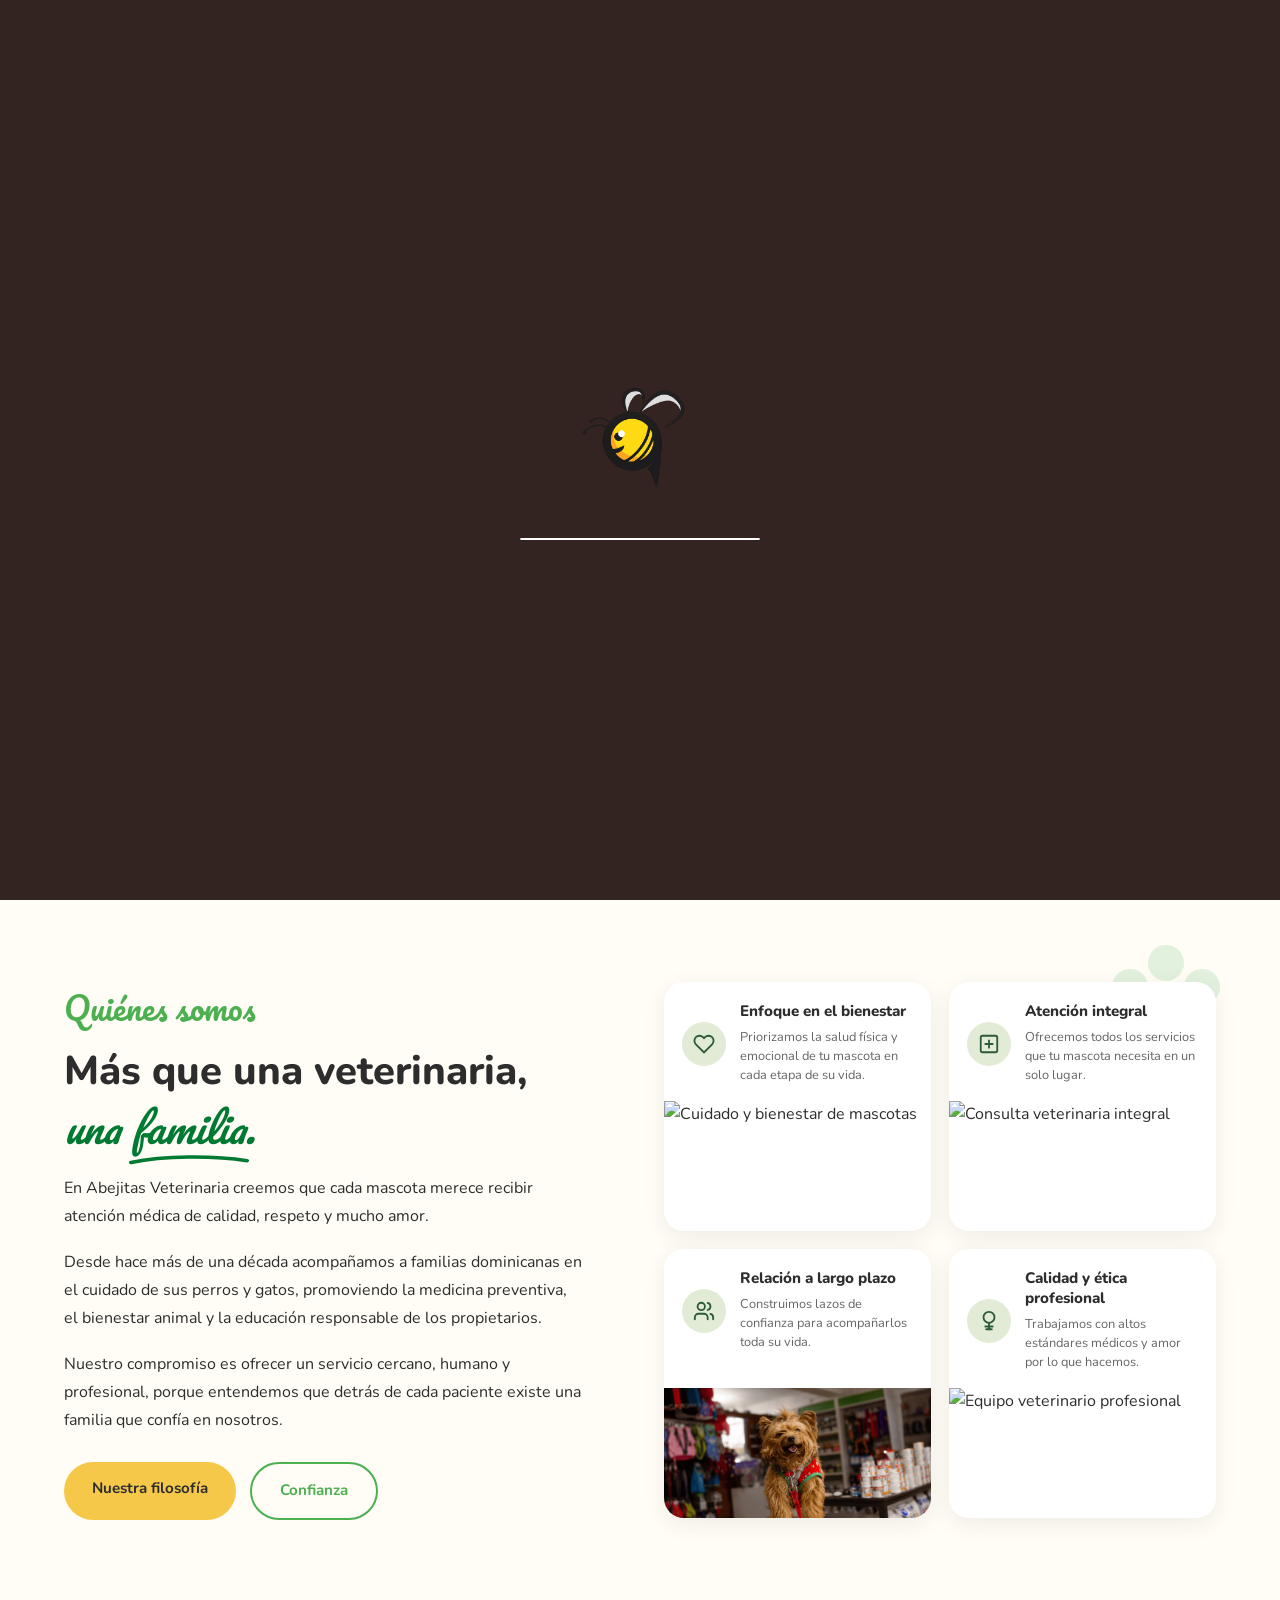
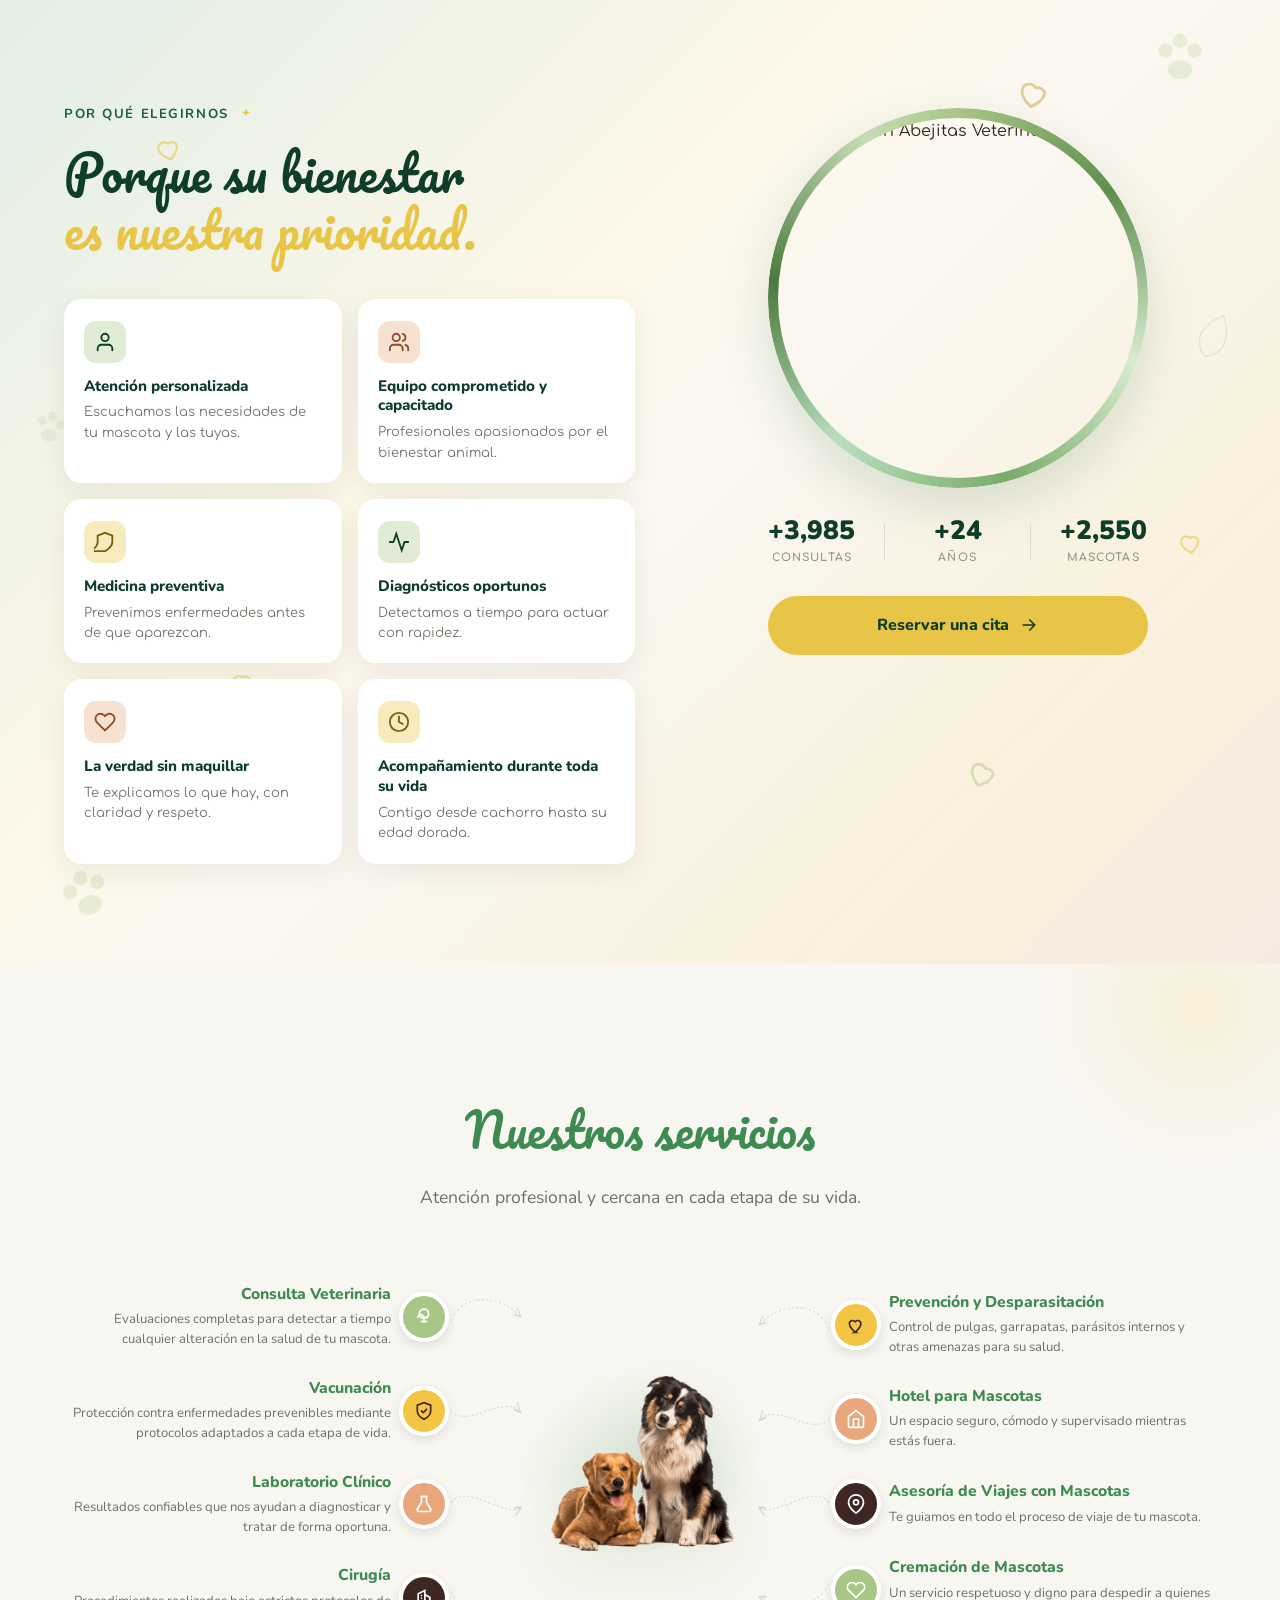
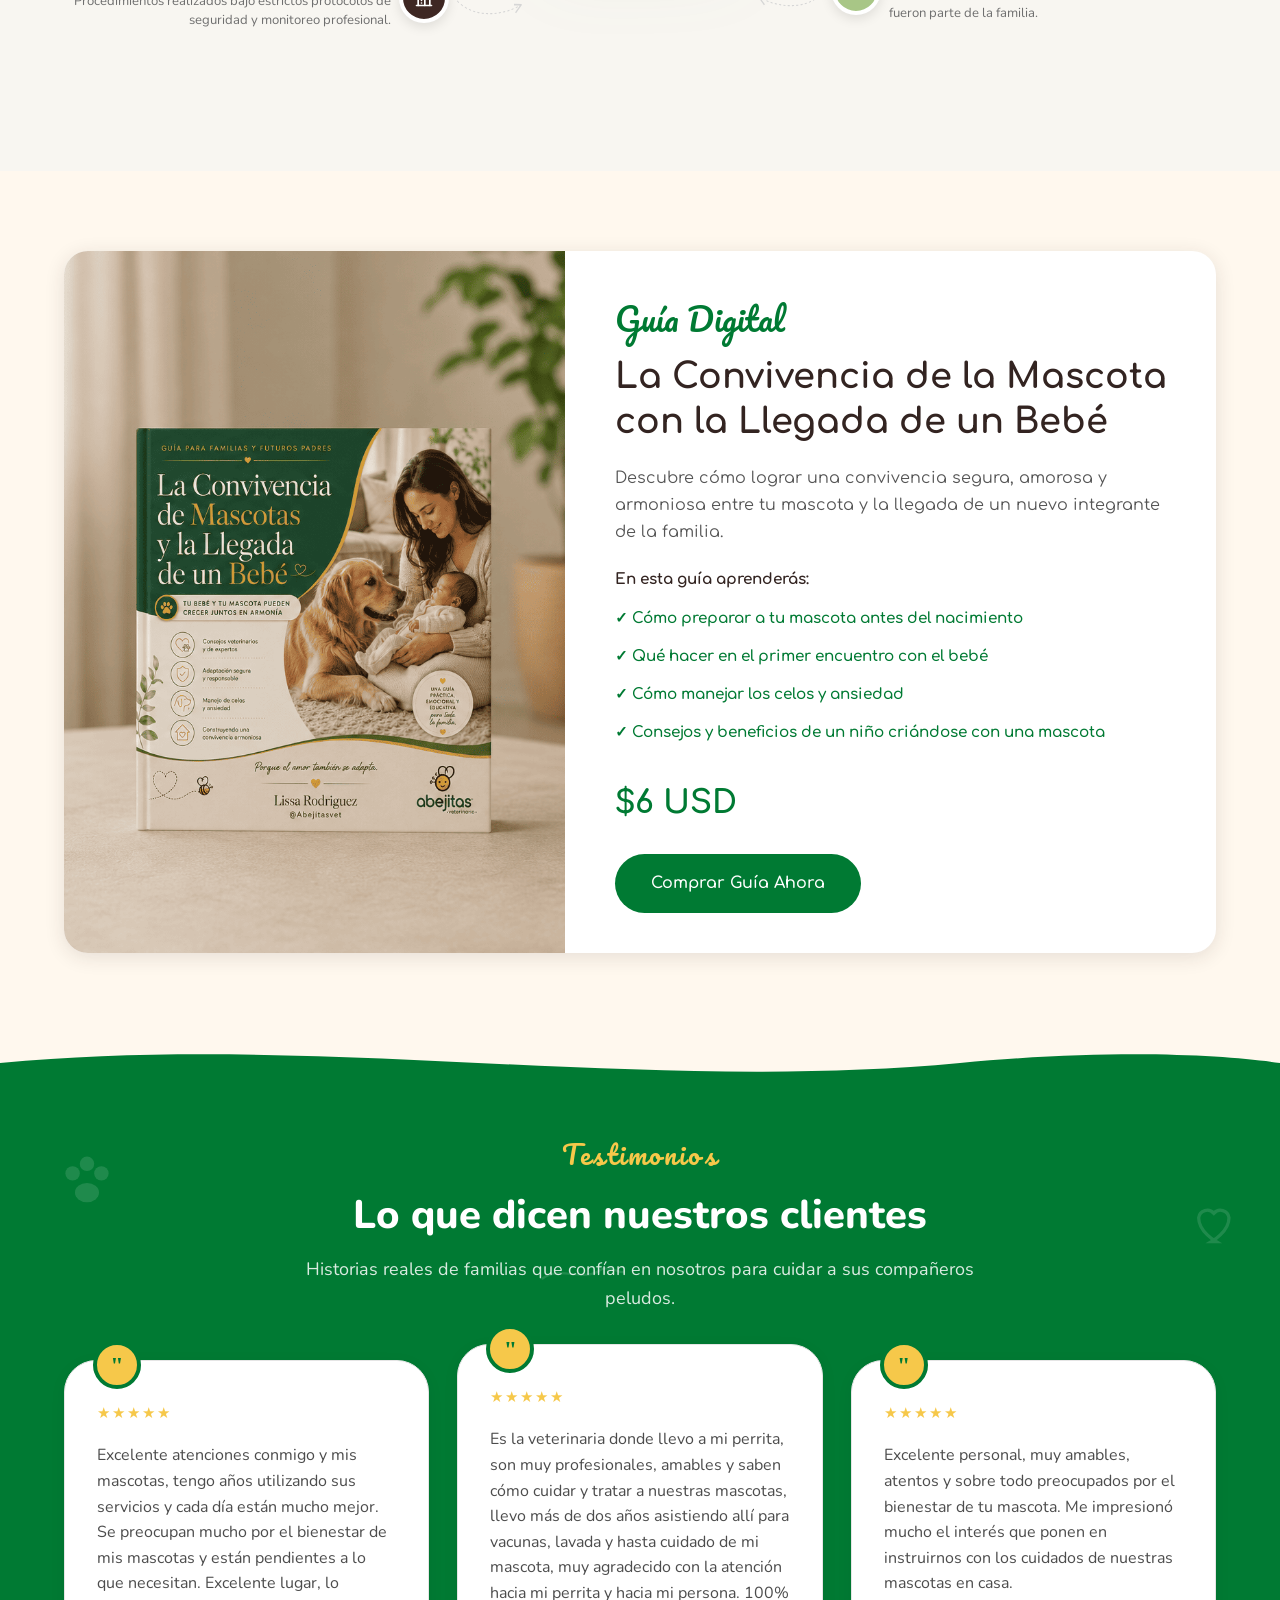
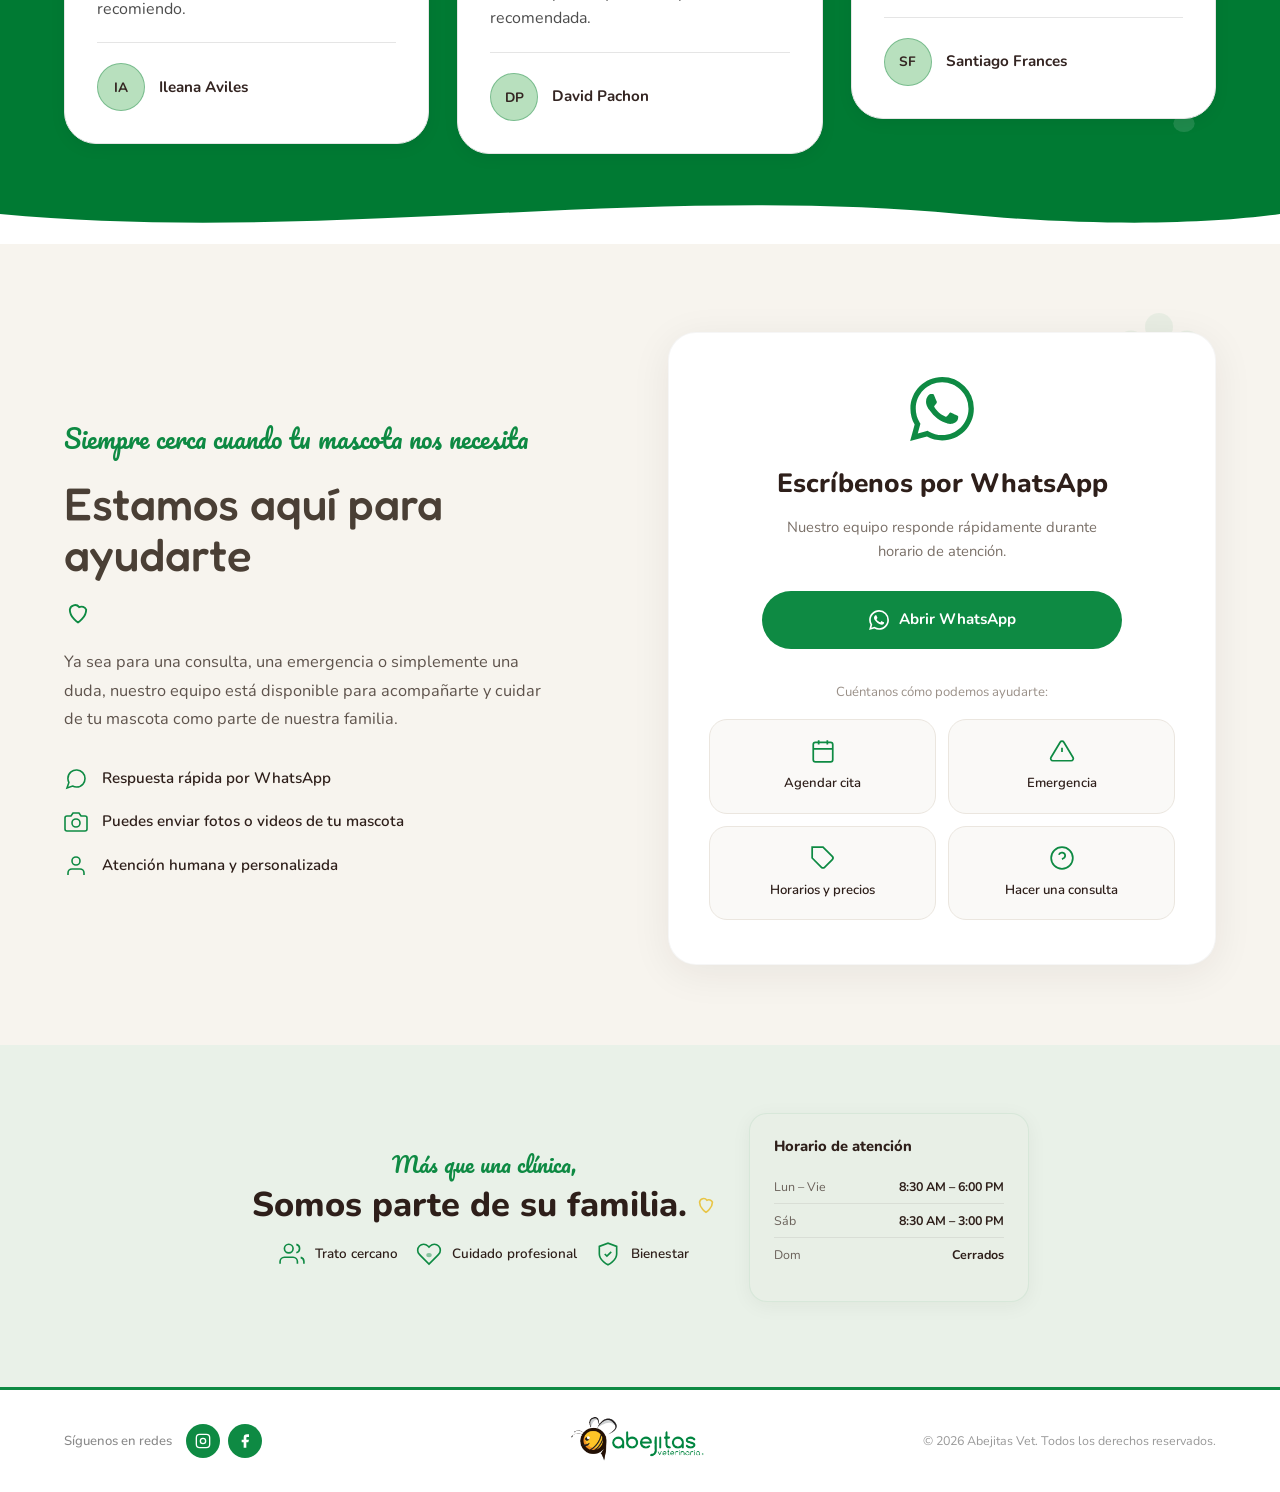
==== commit 7bbdae84: "Add files via upload" ====
--- a/index.html
+++ b/index.html
@@ -2,7 +2,7 @@
 <html lang="es">
 <head>
   <meta charset="UTF-8">
-  <meta name="viewport" content="width=device-width, initial-scale=1.0">
+  <meta name="viewport" content="width=device-width, initial-scale=1.0, viewport-fit=cover">
   <title>Abejitas Vet | Veterinaria en Santo Domingo</title>
   <meta name="description" content="Abejitas Vet — veterinaria en Santo Domingo, República Dominicana. Consultas, vacunas, cirugía, laboratorio y hotel para mascotas. Cuidado profesional con cariño para perros y gatos.">
   <meta name="keywords" content="veterinaria Santo Domingo, veterinario perros, veterinario gatos, Abejitas Vet, clínica veterinaria República Dominicana, vacunas mascotas, consulta veterinaria, emergencia veterinaria">
--- a/style.css
+++ b/style.css
@@ -83,7 +83,11 @@
 /* ===== Reset ===== */
 *, *::before, *::after { box-sizing: border-box; margin: 0; padding: 0; }
 
-html { scroll-behavior: smooth; }
+html {
+  scroll-behavior: smooth;
+  -webkit-text-size-adjust: 100%;
+  text-size-adjust: 100%;
+}
 
 body {
   font-family: var(--font-main);
@@ -396,9 +400,12 @@
   position: absolute;
   inset: 0;
   z-index: 0;
+  overflow: hidden;
 }
 
 .hero__video {
+  position: absolute;
+  inset: 0;
   width: 100%;
   height: 100%;
   object-fit: cover;
@@ -4189,8 +4196,14 @@
     display: flex;
     align-items: stretch;
     justify-content: flex-start;
-    min-height: calc(var(--hero-h, 100svh) + 5px);
-    height: calc(var(--hero-h, 100svh) + 5px);
+    /* svh = fallback; --hero-h se fija al cargar para que no “haga zoom” al scroll en Android */
+    min-height: var(--hero-h, 100svh);
+    height: var(--hero-h, 100svh);
+    overflow-anchor: none;
+  }
+
+  html {
+    touch-action: manipulation;
   }
 
   .hero__overlay {
@@ -4198,14 +4211,21 @@
   }
 
   .hero__media {
-    height: 100%;
+    position: absolute;
+    inset: 0;
+    height: auto;
+    -webkit-backface-visibility: hidden;
+    backface-visibility: hidden;
   }
 
   .hero__video {
+    position: absolute;
+    inset: 0;
     width: 100%;
     height: 100%;
     object-fit: cover;
-    object-position: center;
+    object-position: center center;
+    transform: none;
   }
 
   .hero__inner {
@@ -4215,8 +4235,8 @@
     justify-content: flex-start;
     width: 100%;
     max-width: none;
-    min-height: 100%;
-    height: 100%;
+    min-height: 0;
+    height: auto;
     margin: 0 auto;
     padding: clamp(80px, 11vh, 108px) clamp(16px, 4vw, 24px) clamp(32px, 5vh, 48px);
     text-align: left;
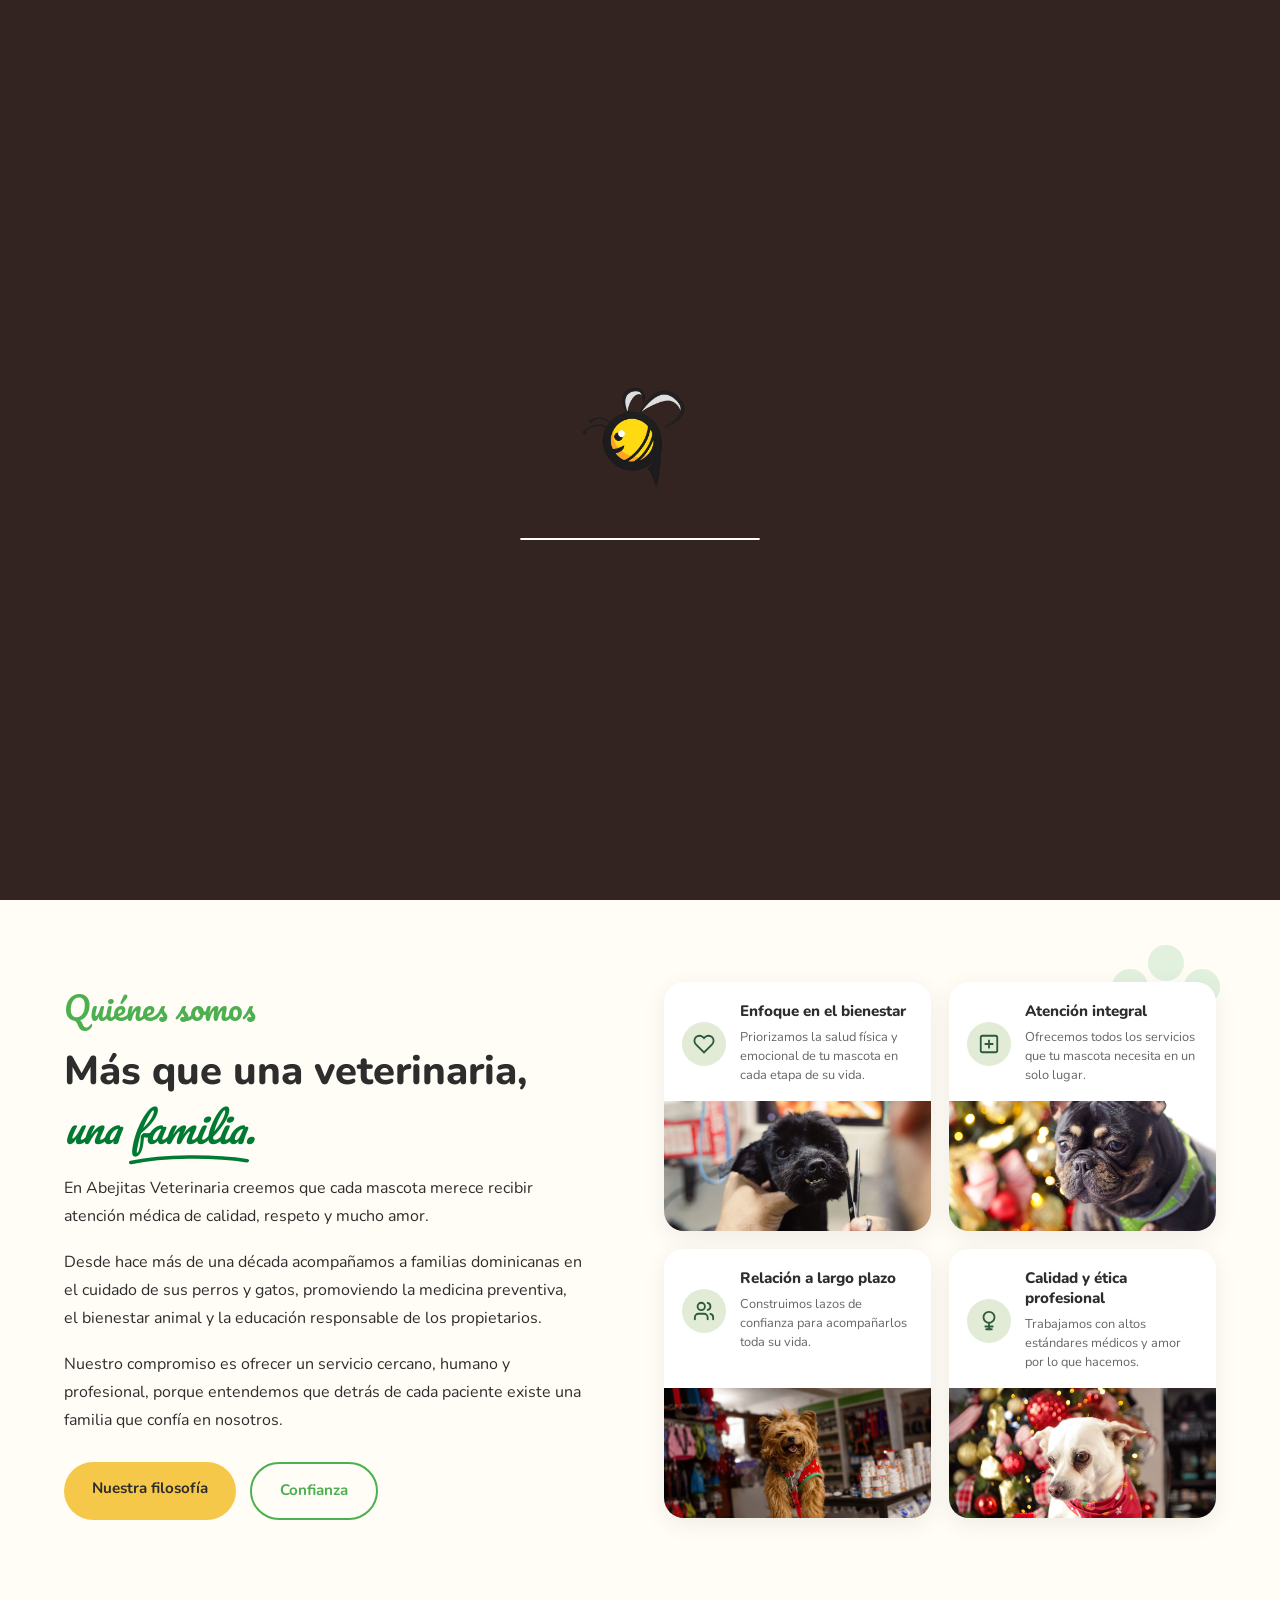
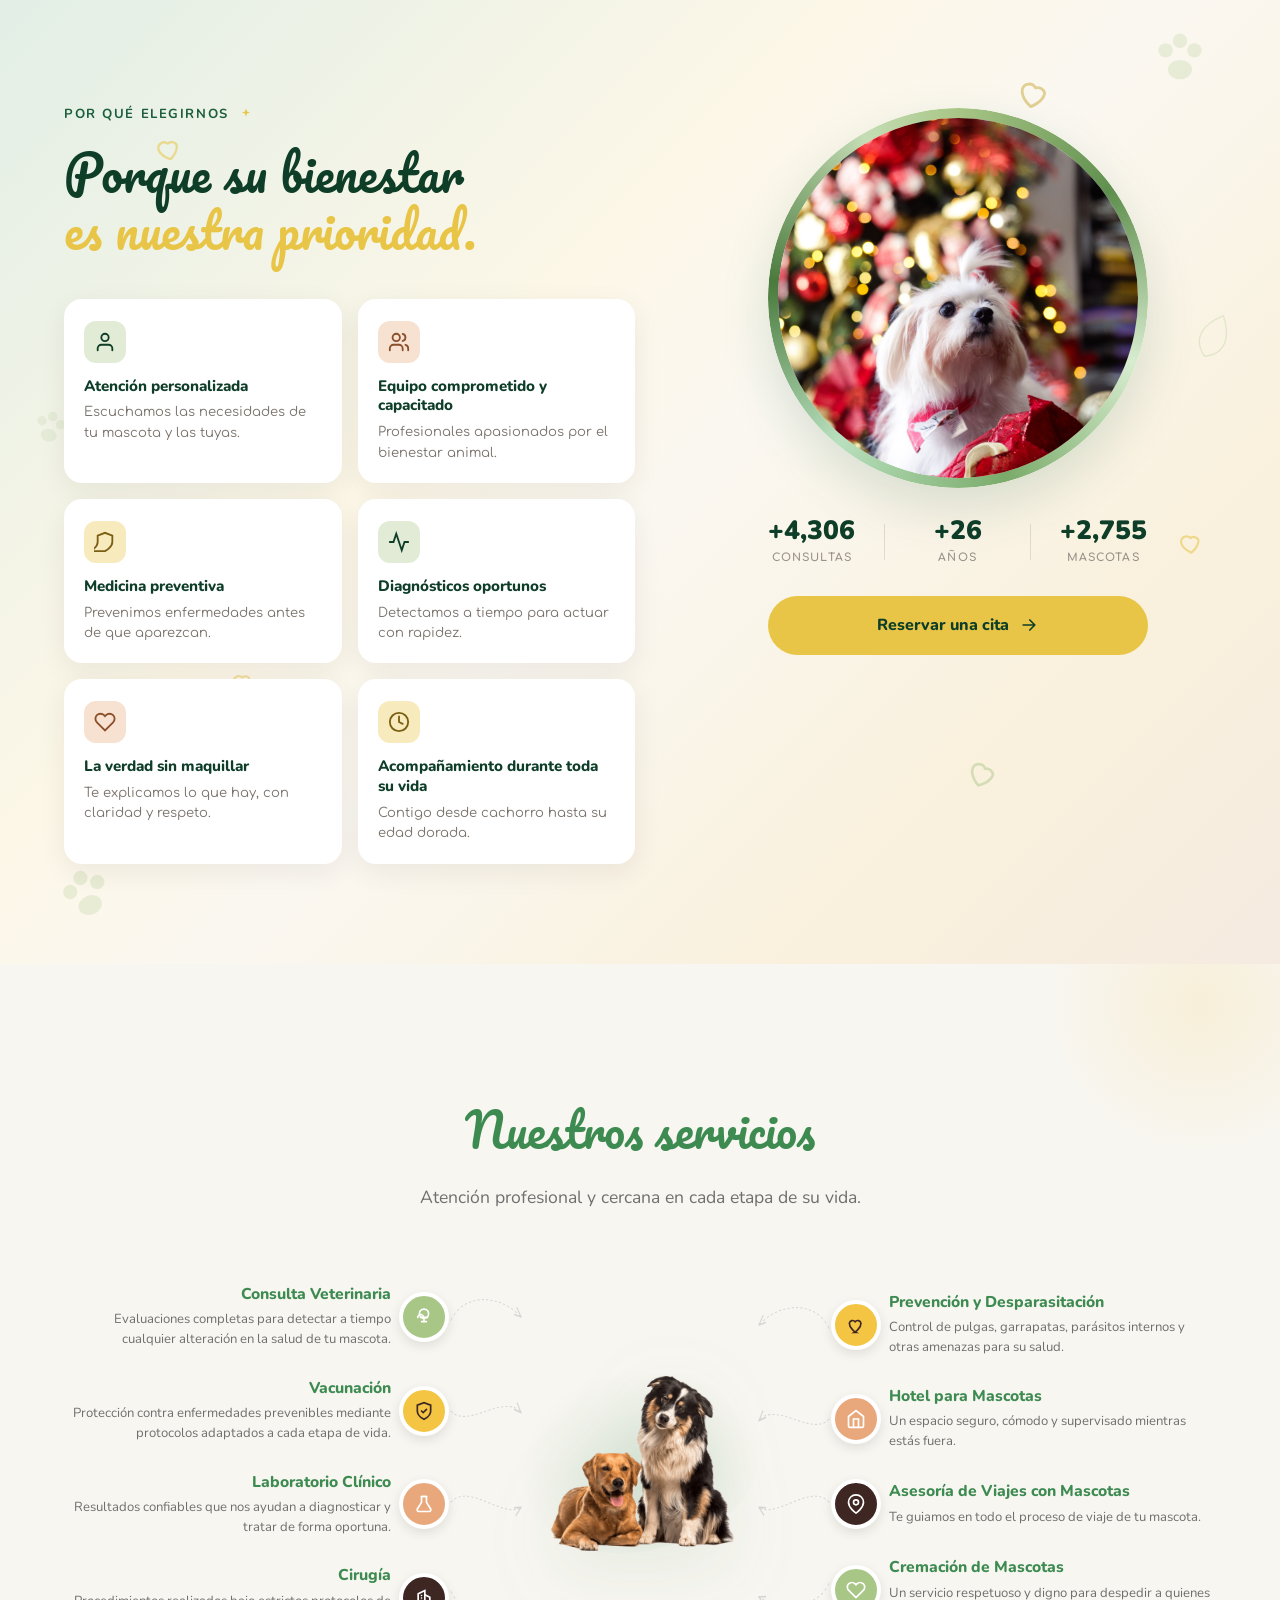
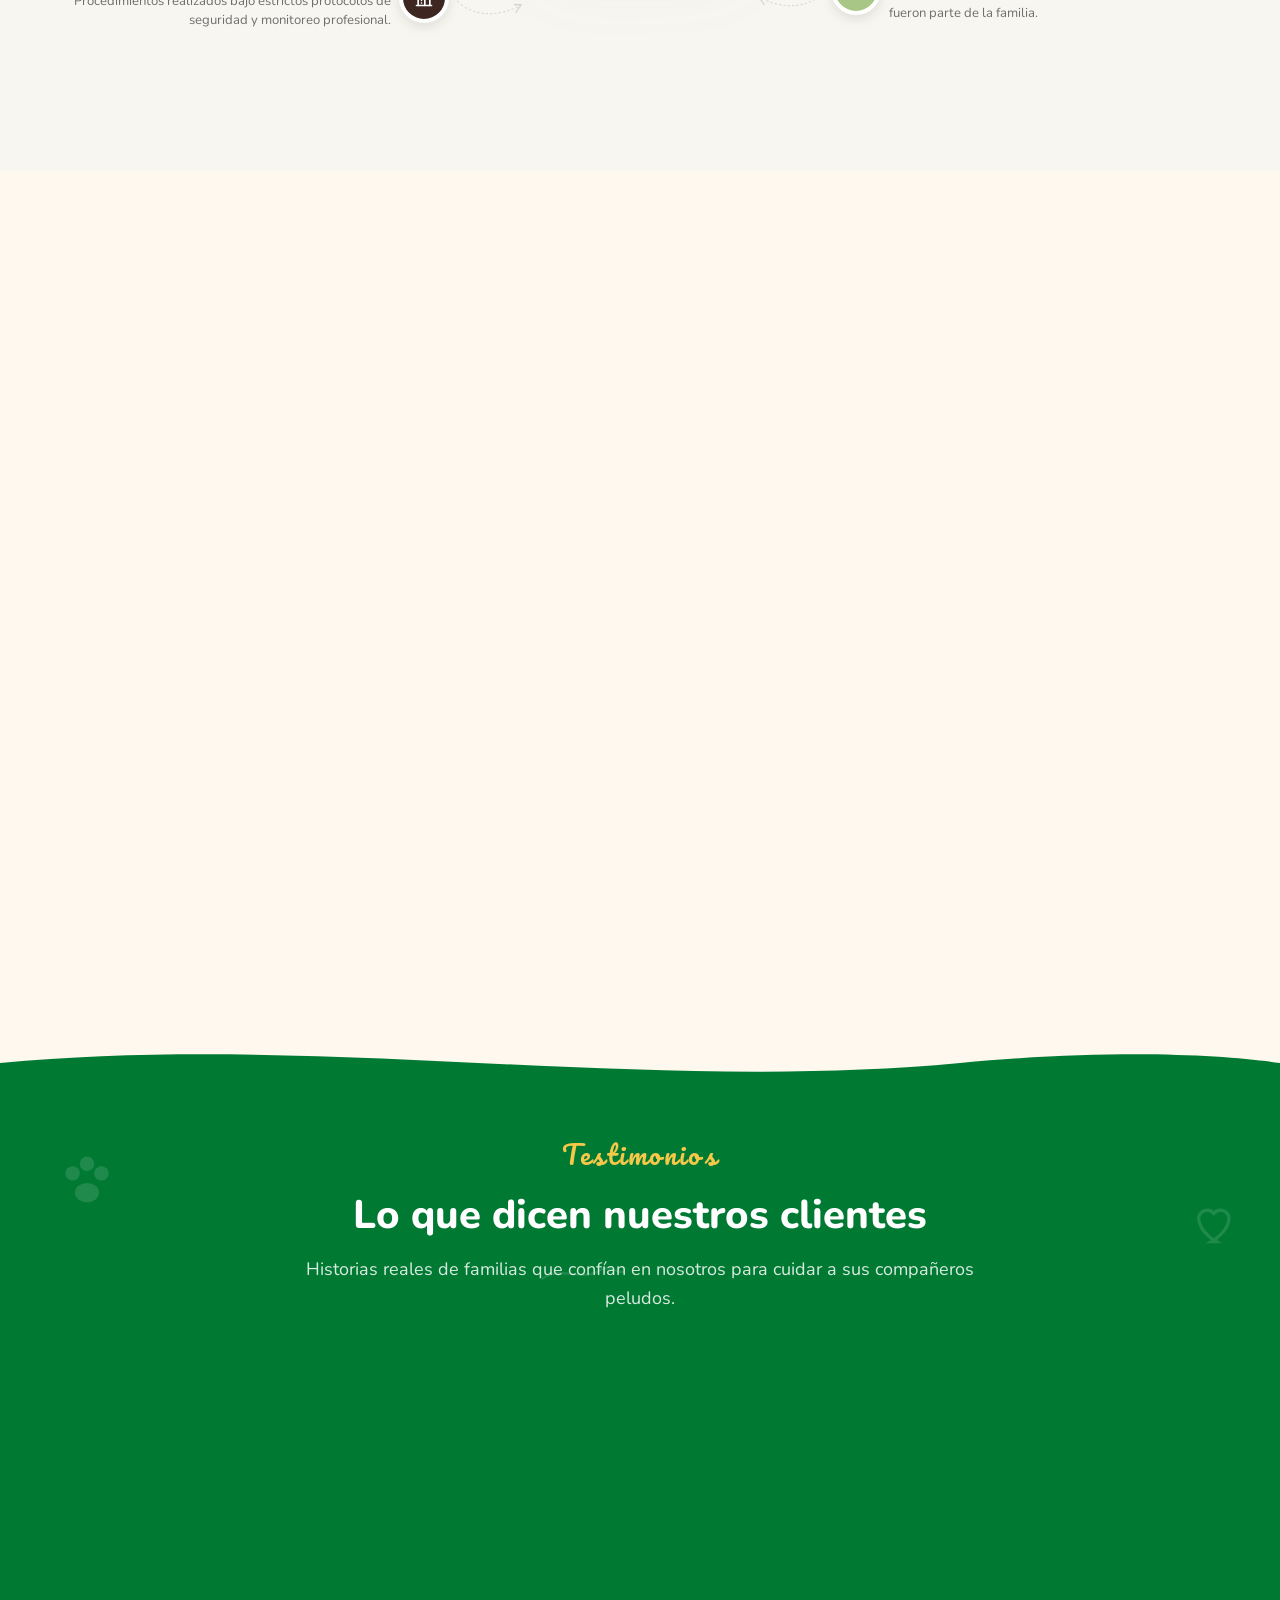
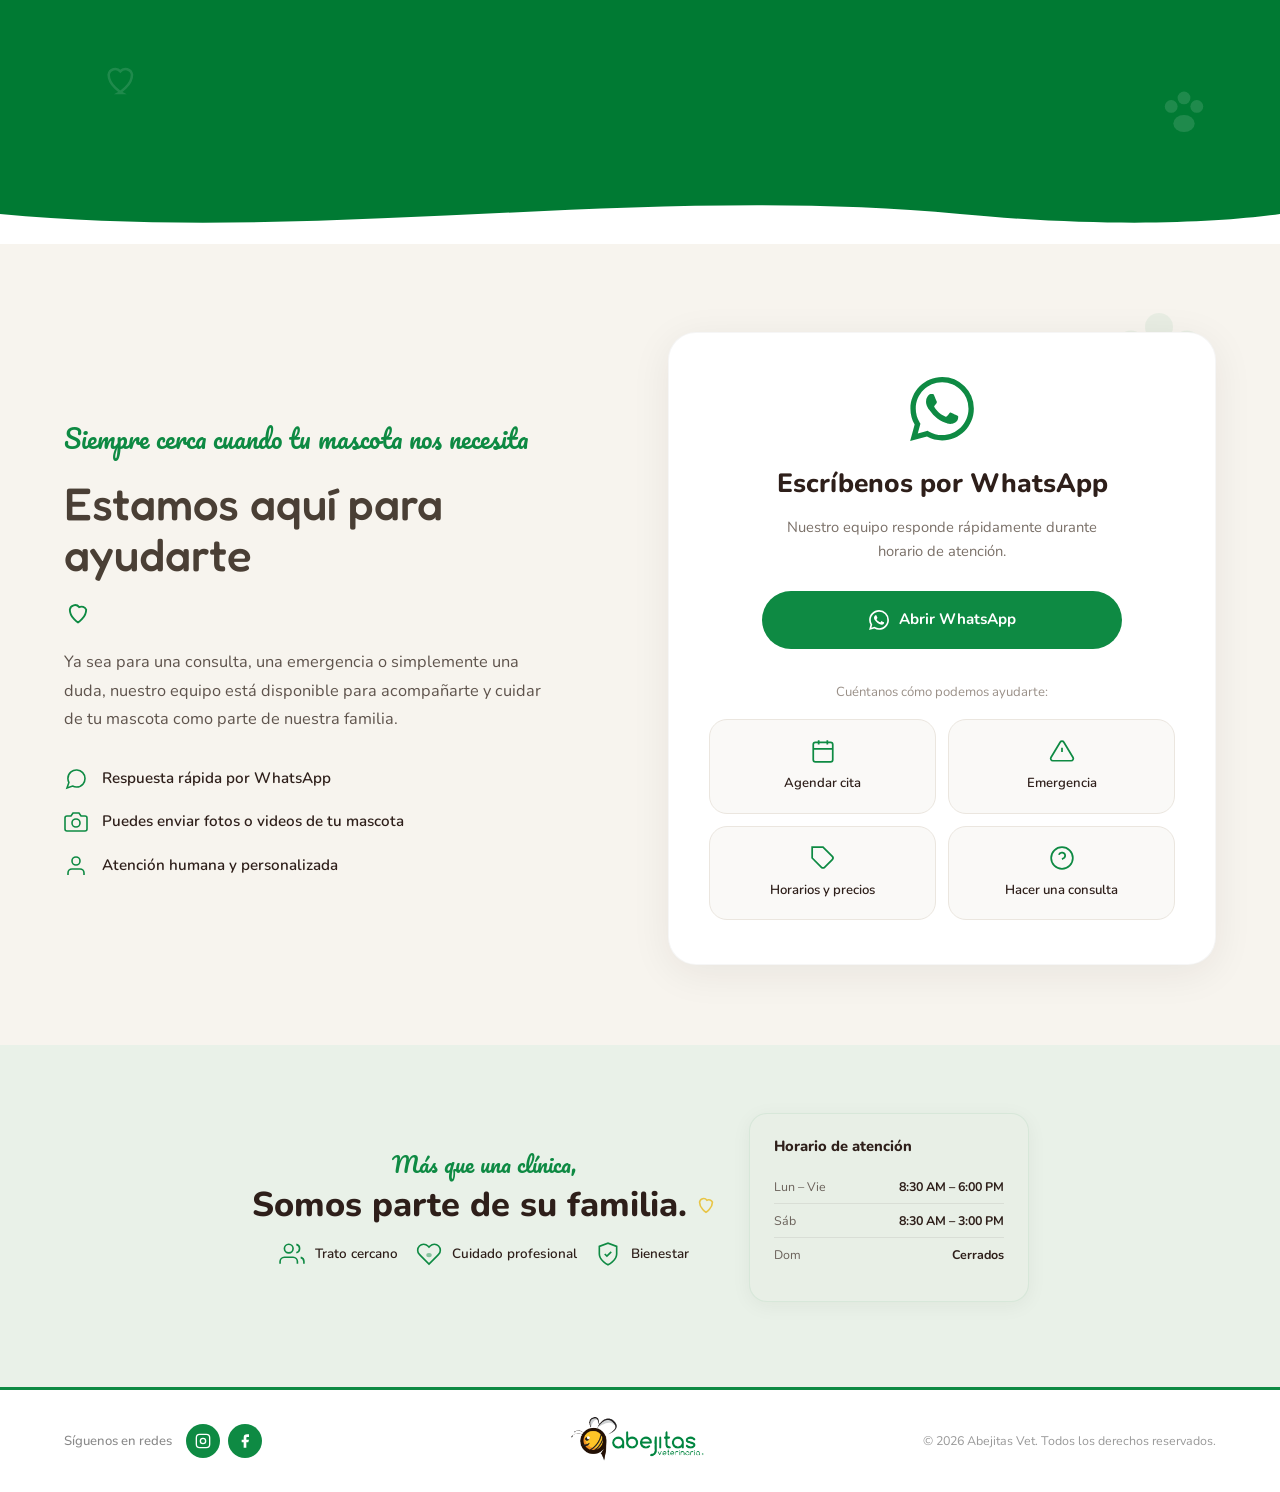
==== commit 2994dc0d: "Add files via upload" ====
--- a/index.html
+++ b/index.html
@@ -214,7 +214,7 @@
             </div>
           </div>
           <div class="about__card-image">
-            <img src="img/grooming.JPG" alt="Cuidado y bienestar de mascotas">
+            <img src="img/grooming.jpg" alt="Cuidado y bienestar de mascotas">
           </div>
         </article>
 
@@ -229,7 +229,7 @@
             </div>
           </div>
           <div class="about__card-image">
-            <img src="img/consulta.JPG" alt="Consulta veterinaria integral">
+            <img src="img/consulta.jpg" alt="Consulta veterinaria integral">
           </div>
         </article>
 
@@ -259,7 +259,7 @@
             </div>
           </div>
           <div class="about__card-image">
-            <img src="img/cirugia.JPG" alt="Equipo veterinario profesional">
+            <img src="img/cirugia.jpg" alt="Equipo veterinario profesional">
           </div>
         </article>
       </div>
@@ -349,7 +349,7 @@
         <aside class="why-showcase__visual">
           <div class="why-showcase__image-wrap">
             <div class="why-showcase__image-ring">
-              <img src="img/ducha.JPG" alt="Mascota en Abejitas Veterinaria">
+              <img src="img/ducha.jpg" alt="Mascota en Abejitas Veterinaria">
             </div>
           </div>
 
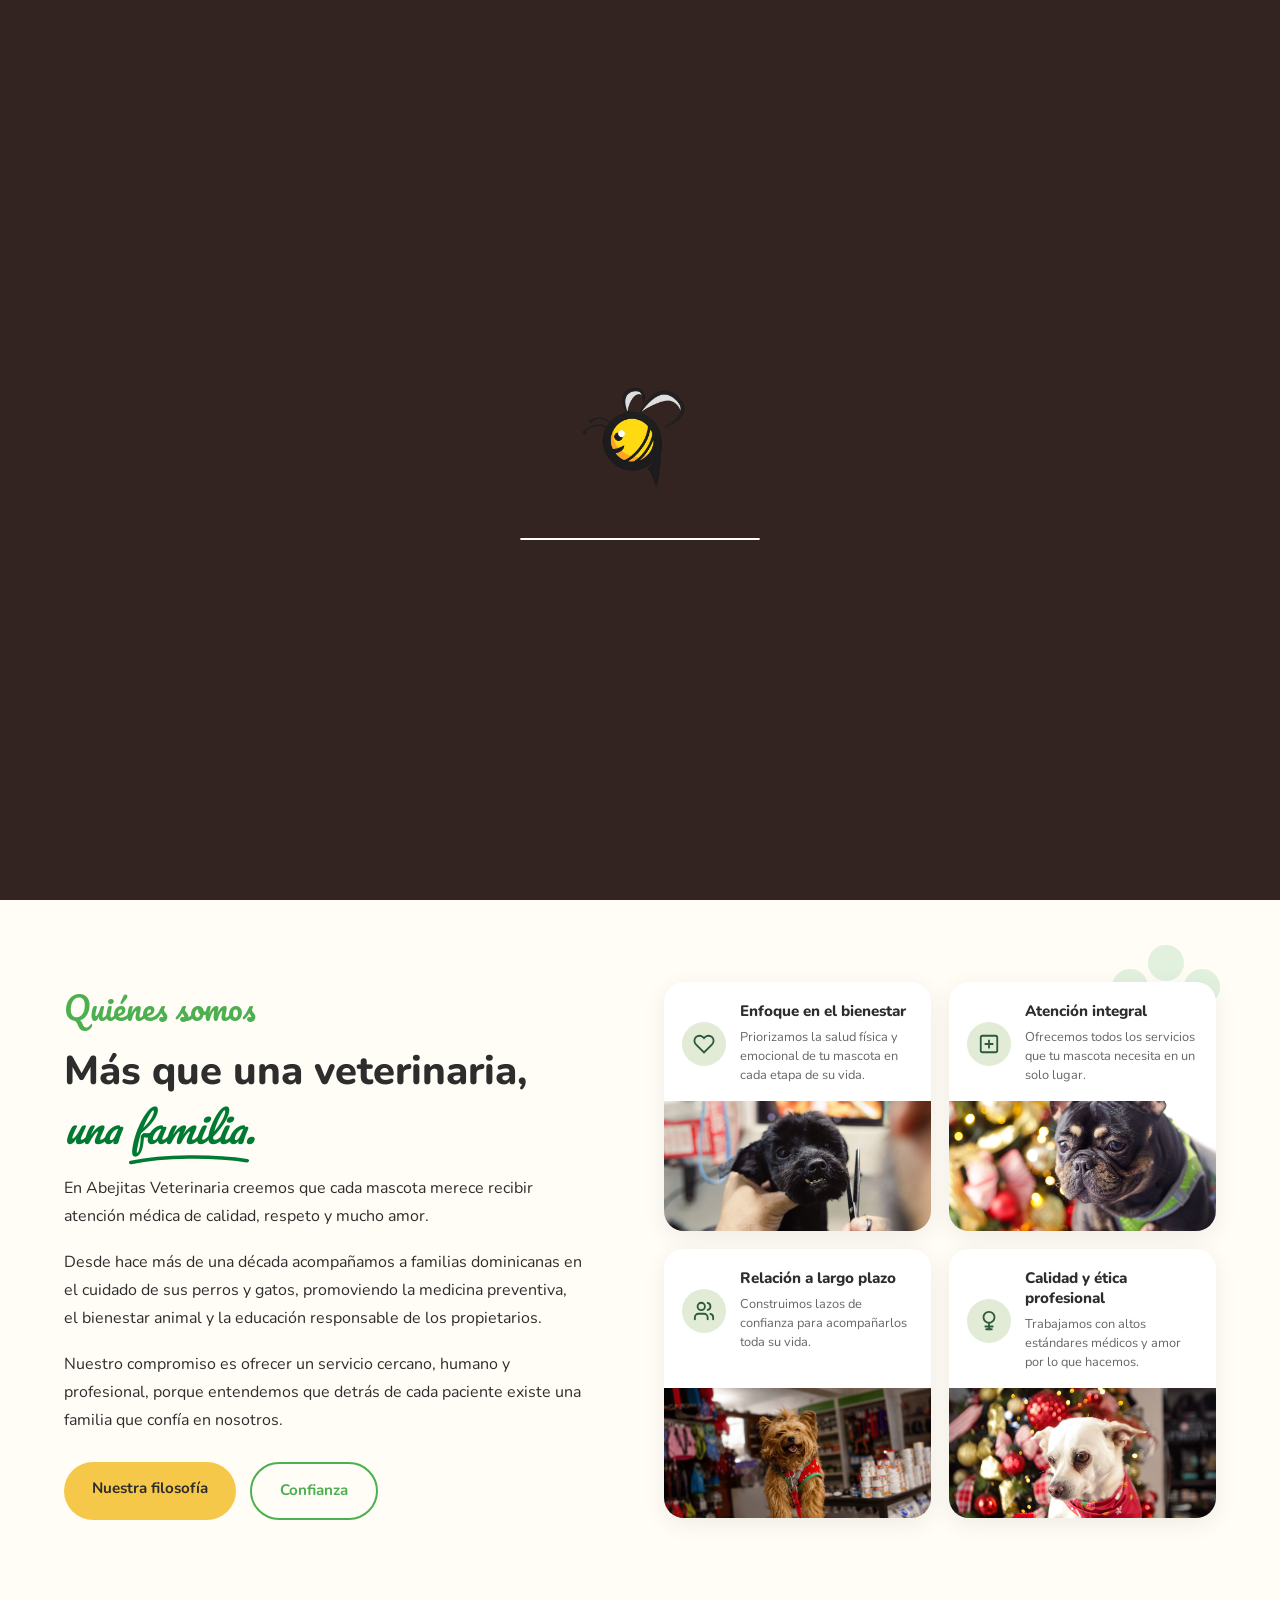
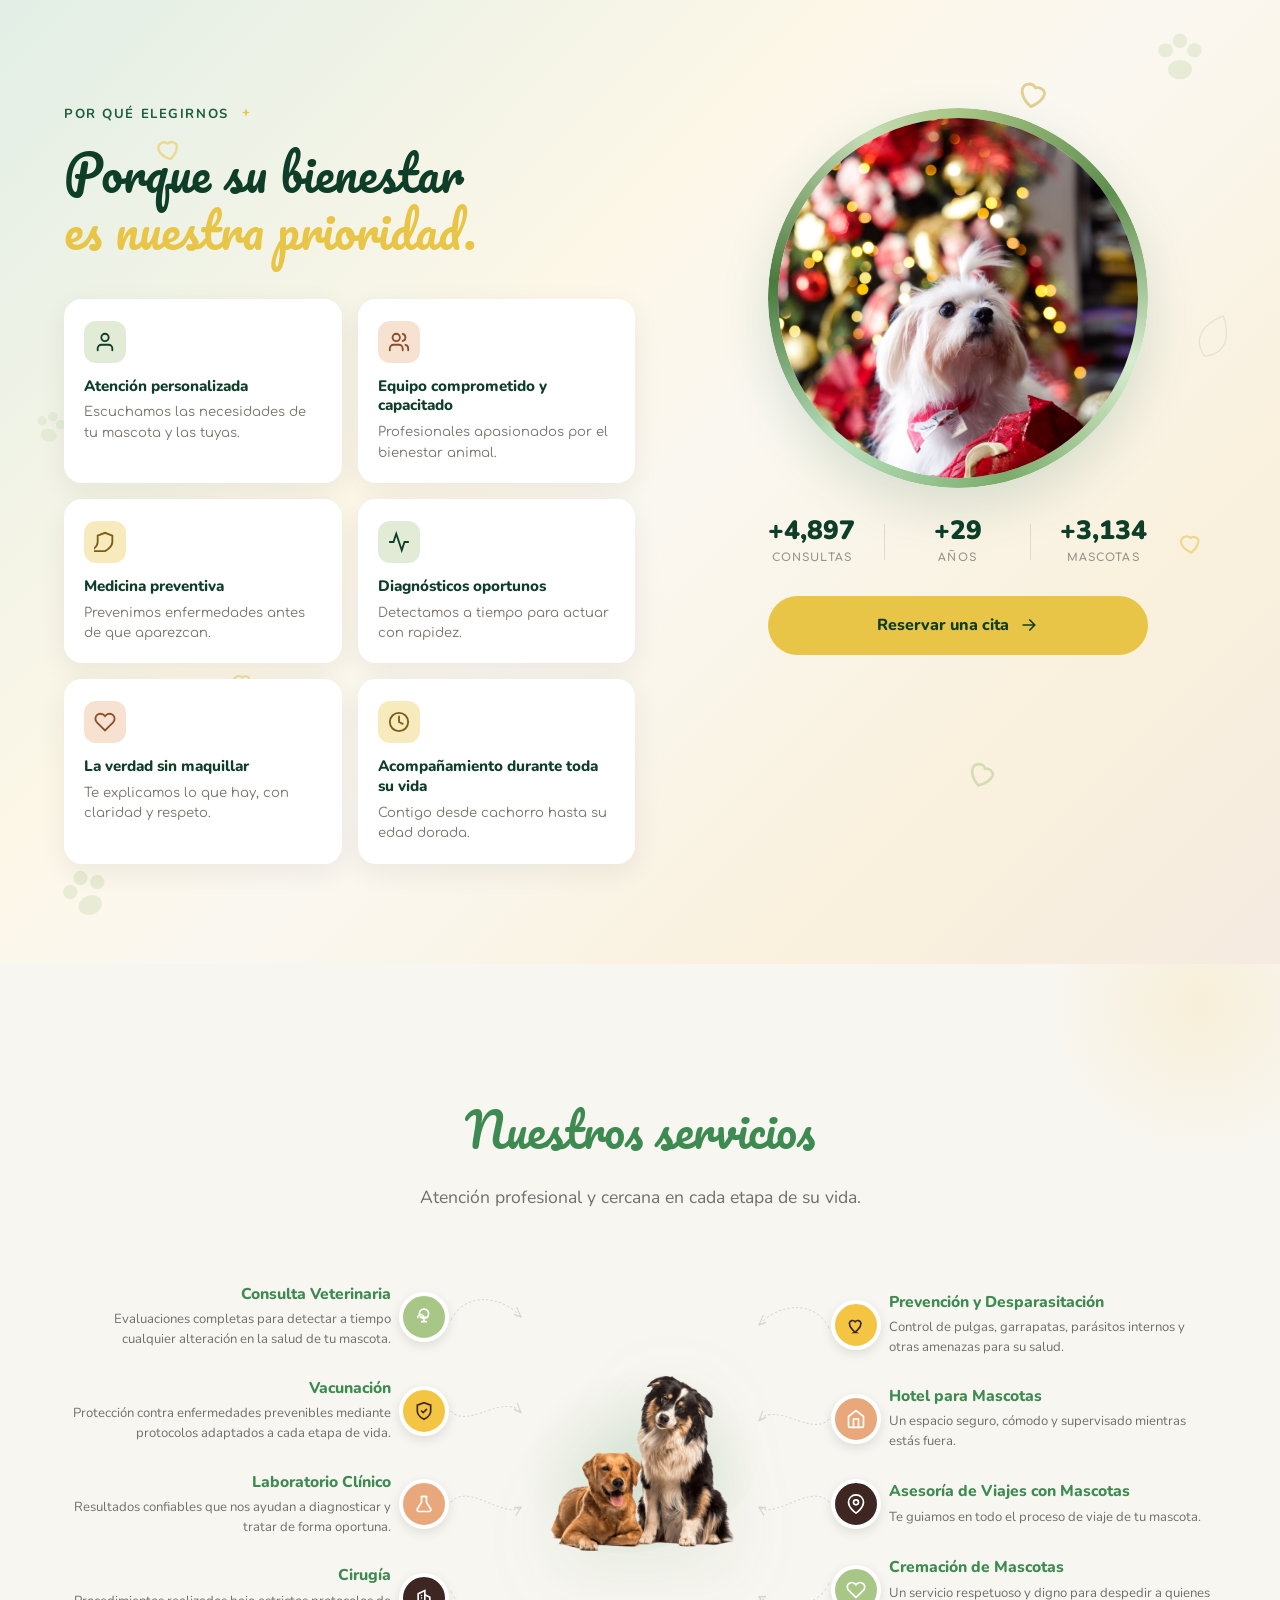
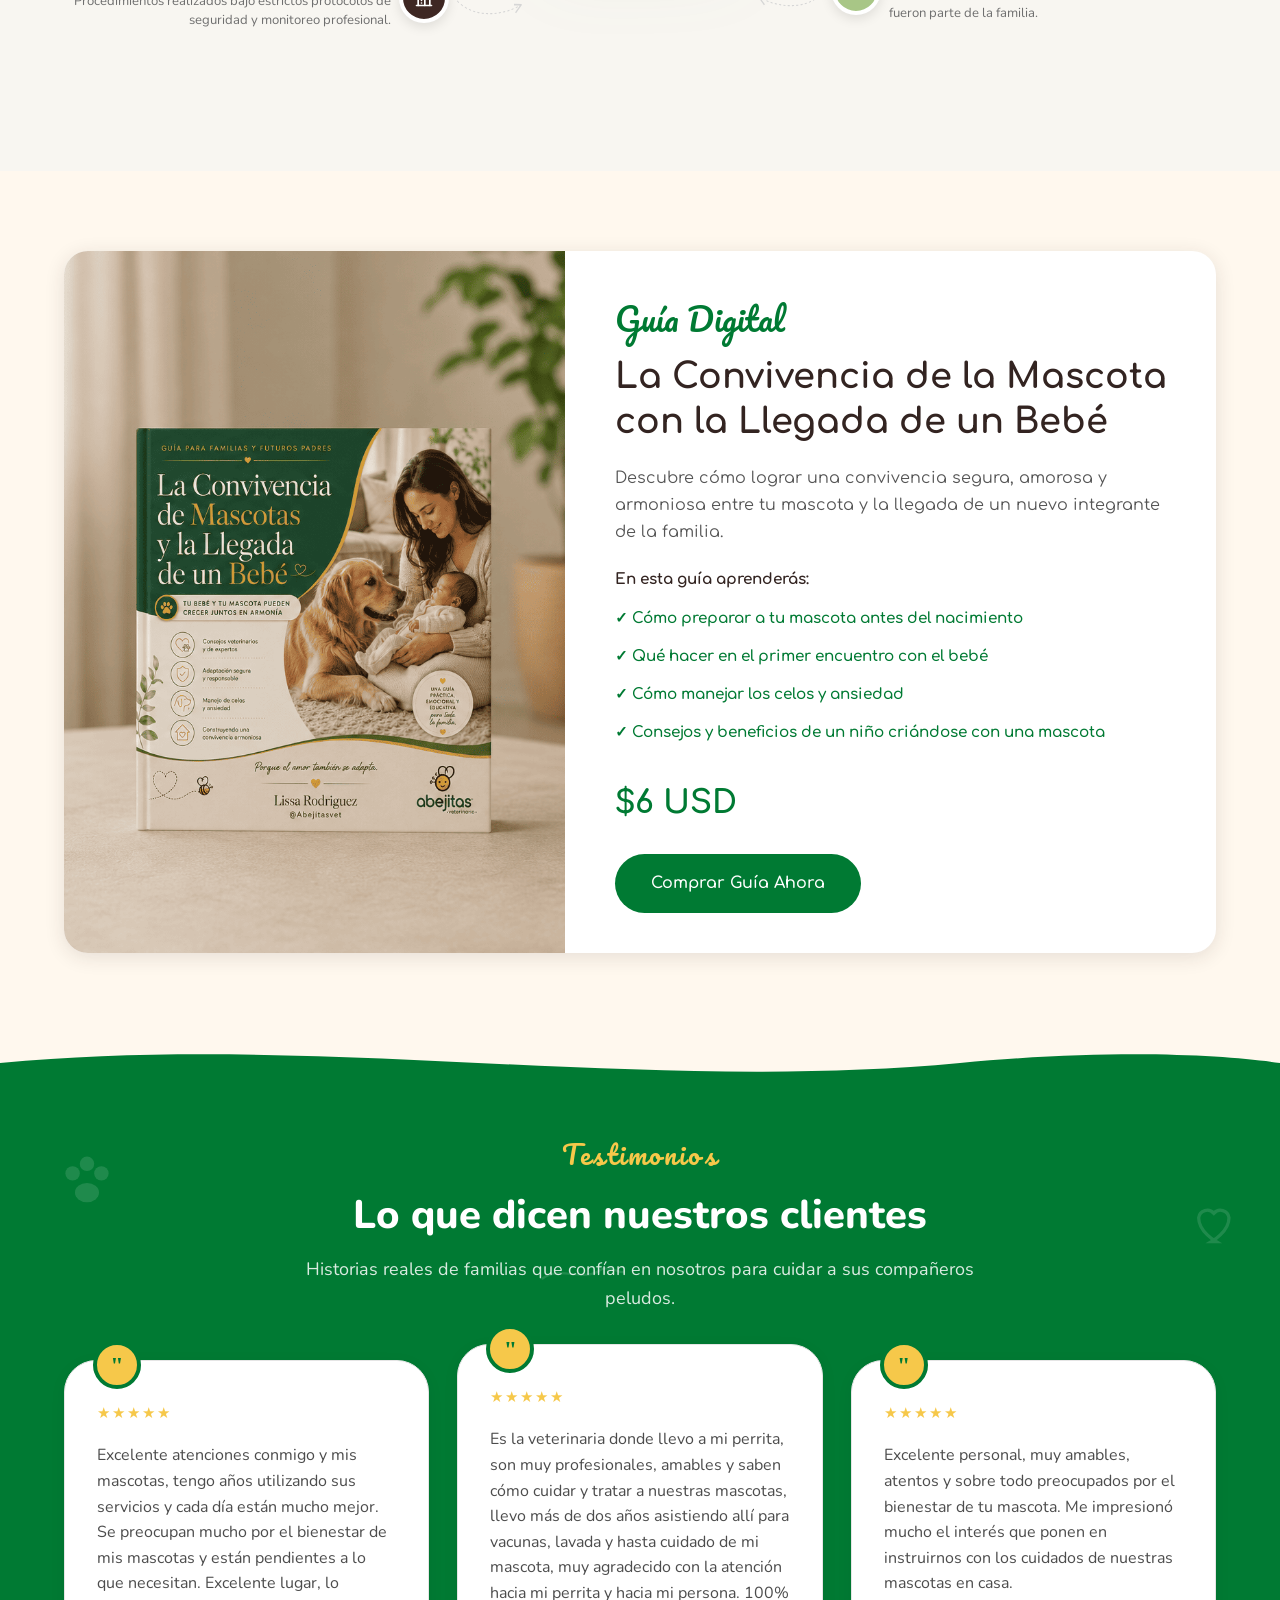
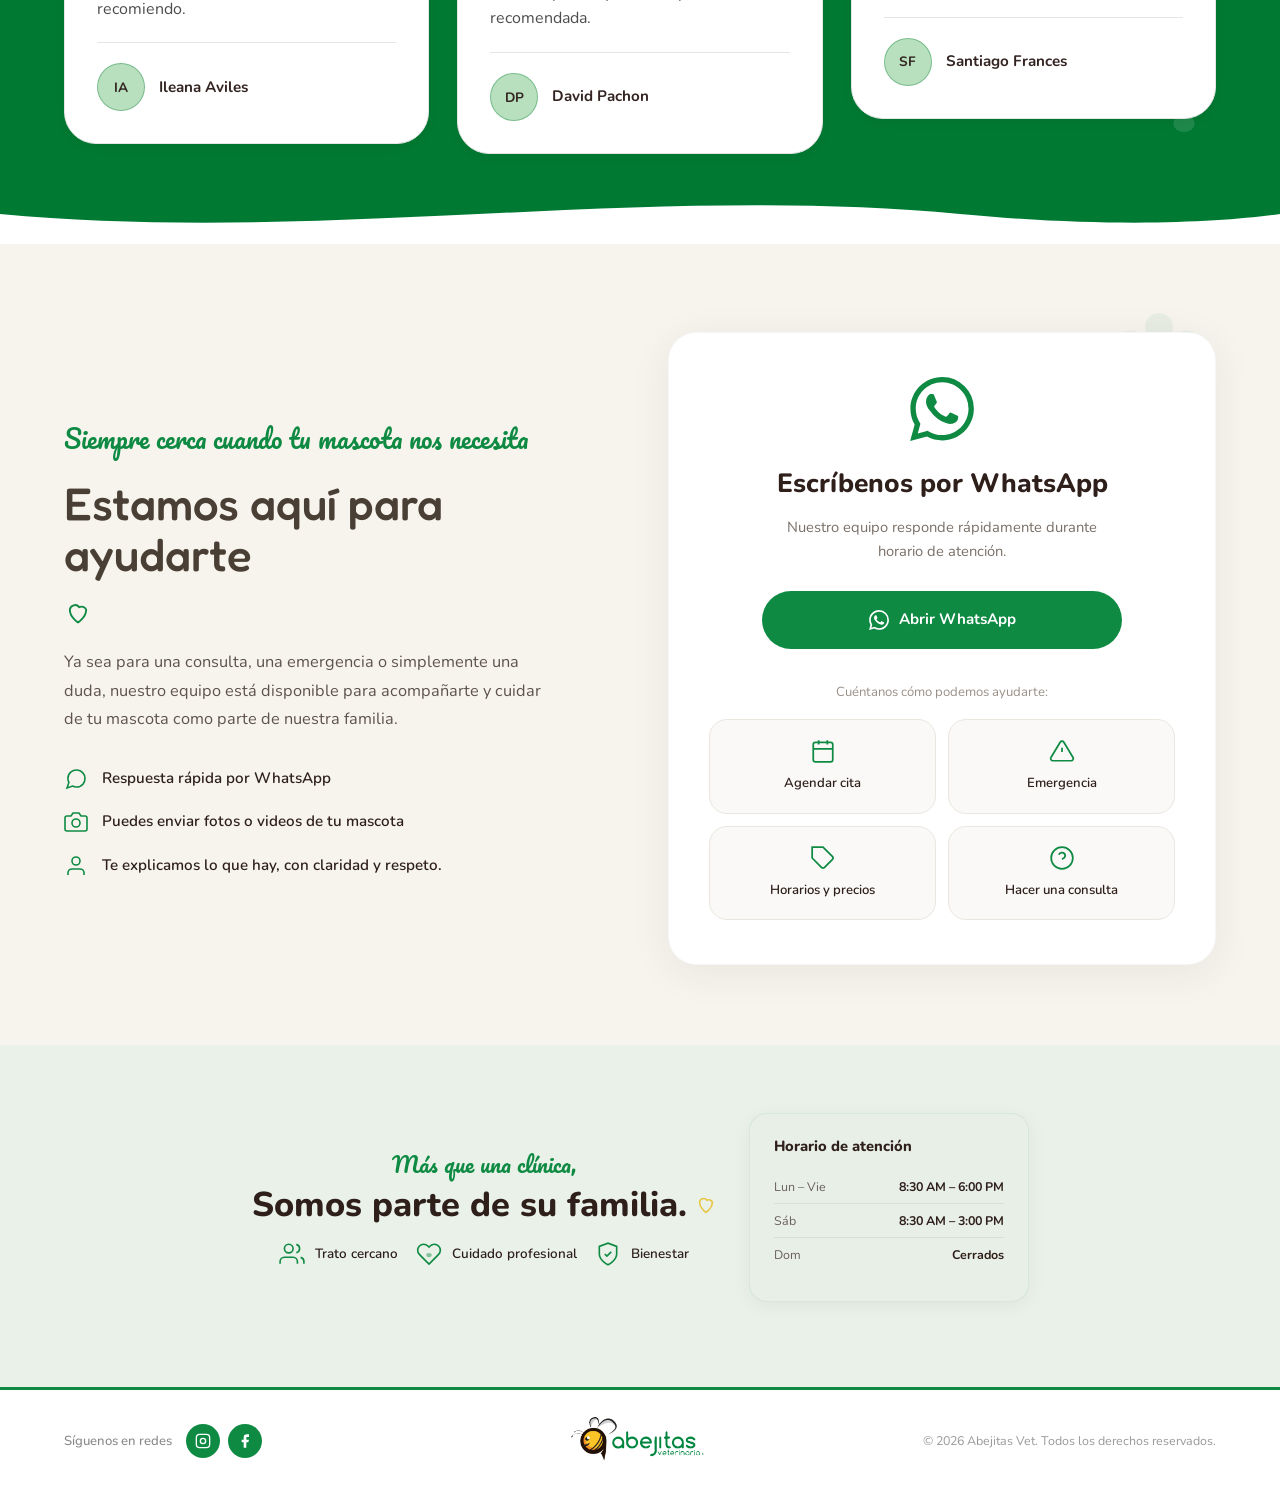
==== commit 31b10857: "Add files via upload" ====
--- a/index.html
+++ b/index.html
@@ -639,7 +639,7 @@
               <span class="reach-out__benefit-icon" aria-hidden="true">
                 <svg viewBox="0 0 24 24" fill="none" stroke="currentColor" stroke-width="1.6"><path d="M20 21v-2a4 4 0 0 0-4-4H8a4 4 0 0 0-4 4v2"/><circle cx="12" cy="7" r="4"/></svg>
               </span>
-              Atención humana y personalizada
+              Te explicamos lo que hay, con claridad y respeto.
             </li>
           </ul>
         </div>
--- a/style.css
+++ b/style.css
@@ -4206,6 +4206,16 @@
     touch-action: manipulation;
   }
 
+  /* iPhone: lvh + 20px extra (doble del ajuste inicial) para tapar el hueco de Safari */
+  html.iphone .hero {
+    min-height: 100vh;
+    min-height: -webkit-fill-available;
+    min-height: calc(100lvh + 40px);
+    height: 100vh;
+    height: -webkit-fill-available;
+    height: calc(100lvh + 40px);
+  }
+
   .hero__overlay {
     background: rgba(51, 36, 33, 0.38);
   }
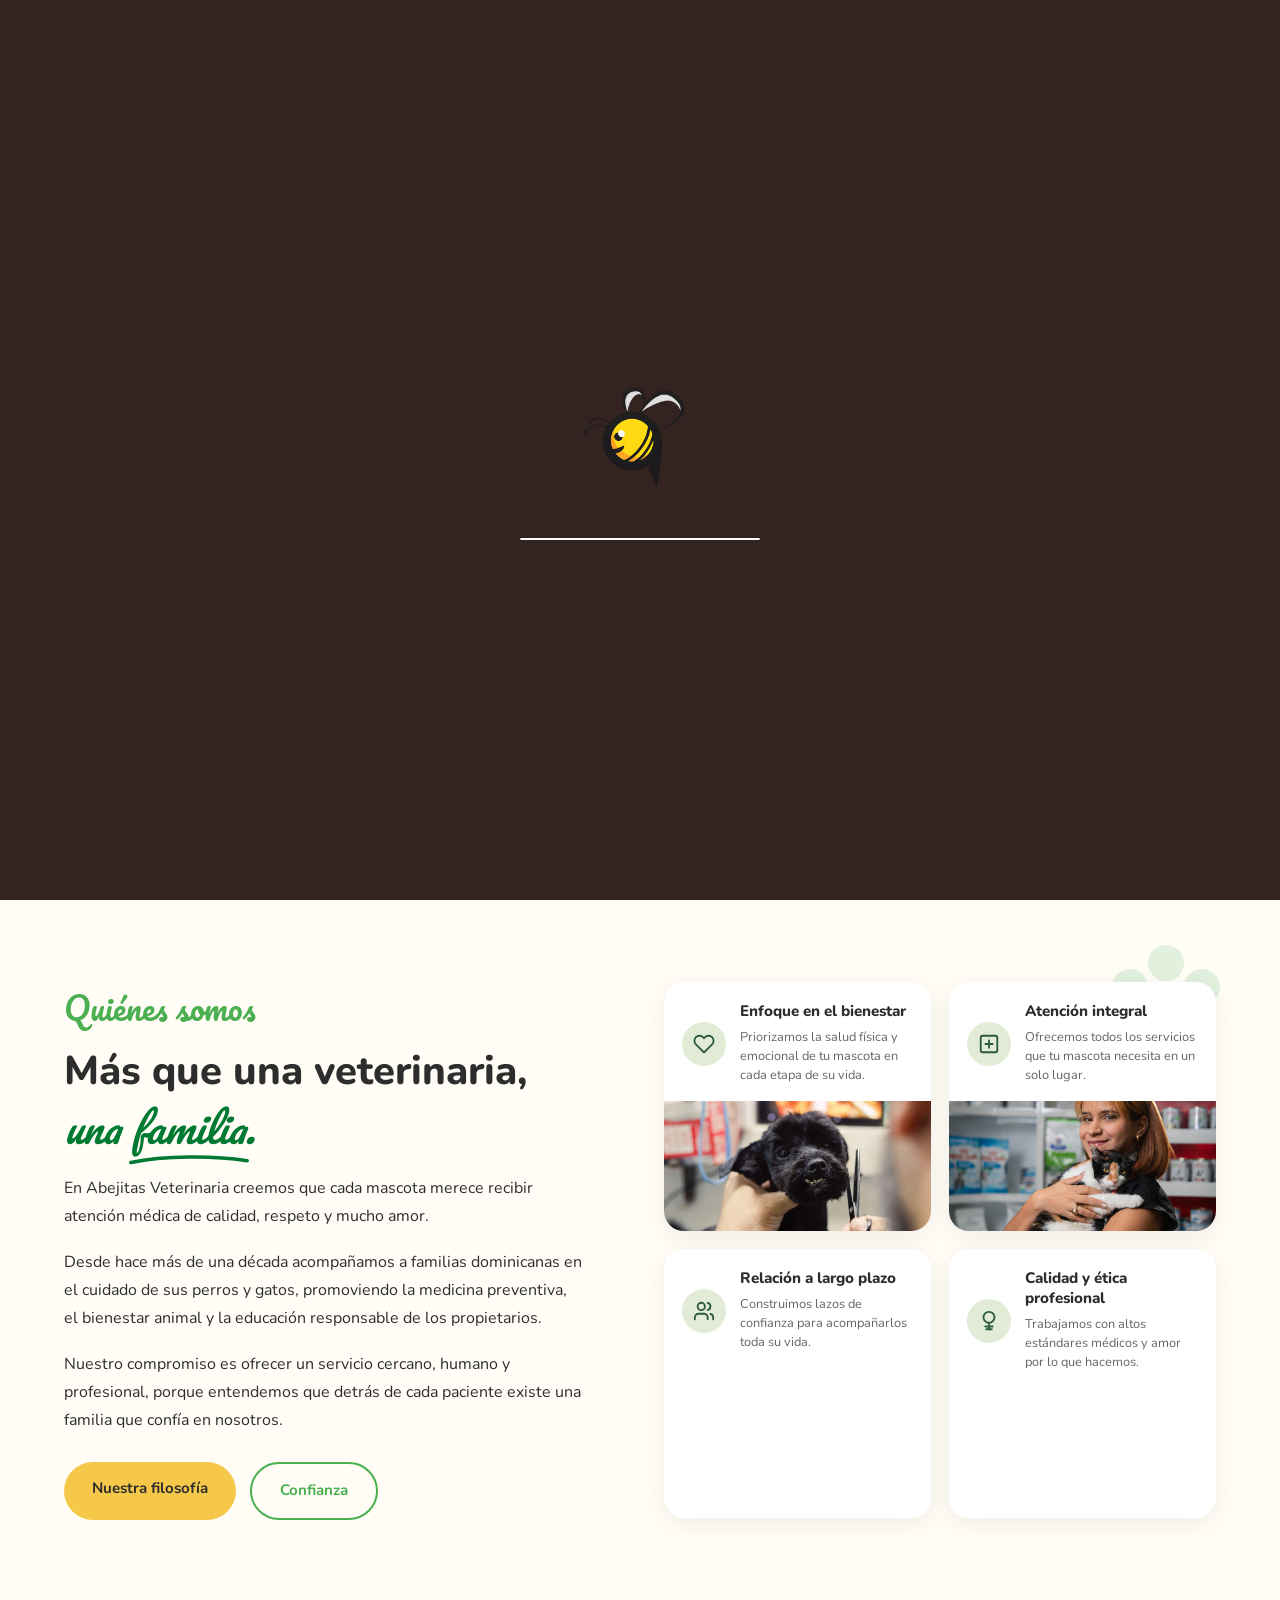
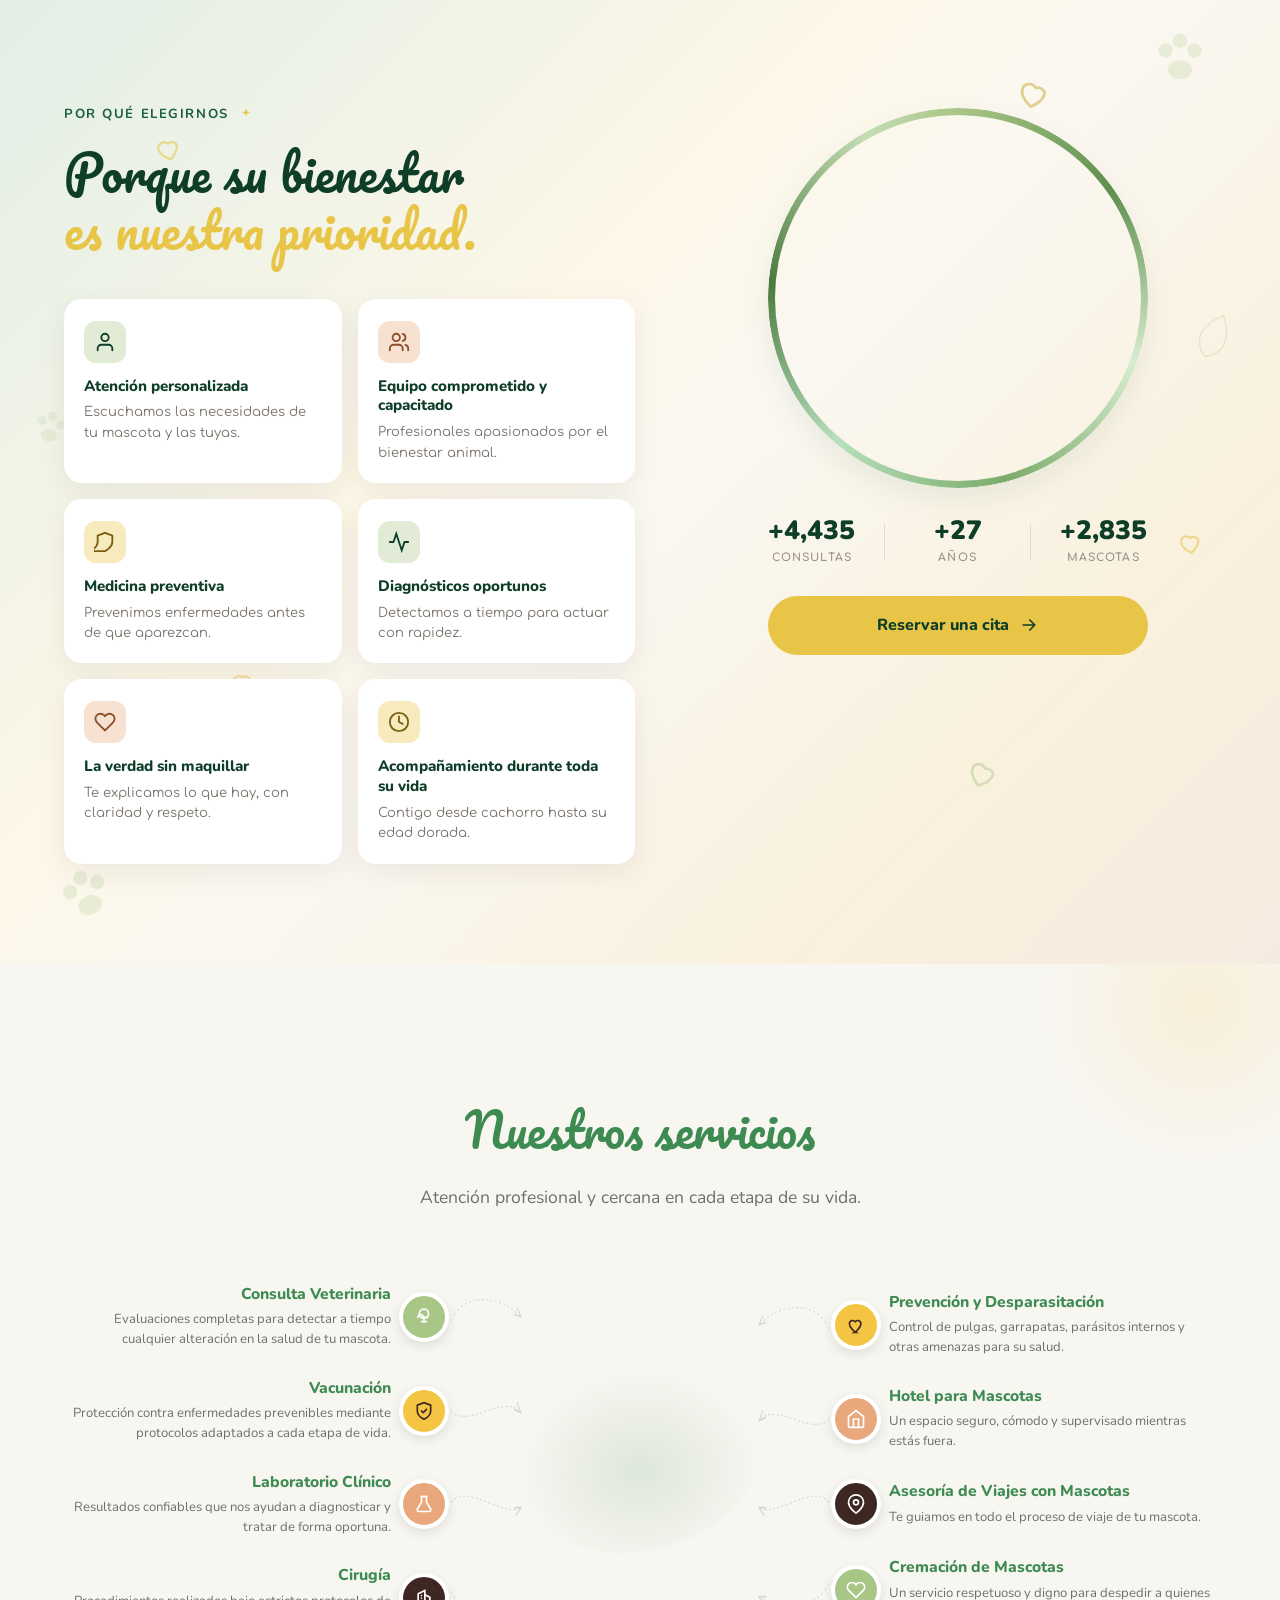
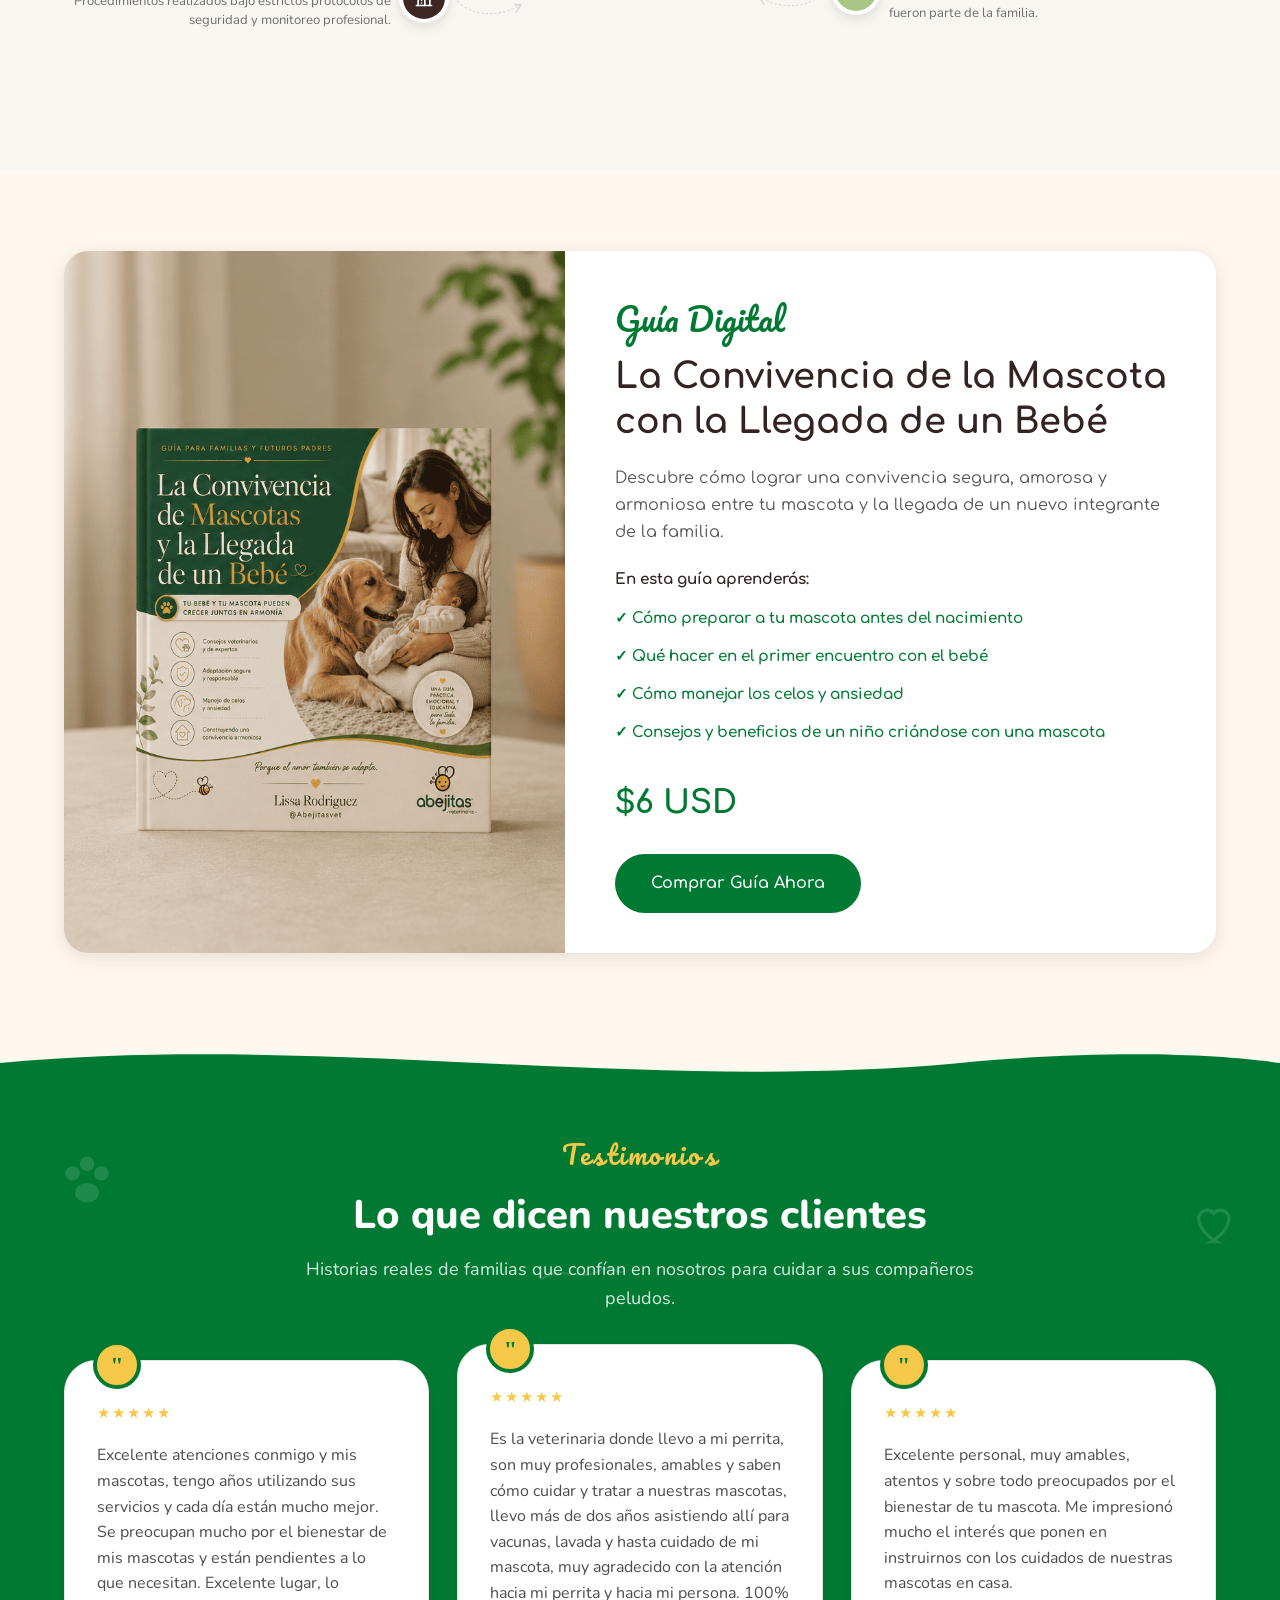
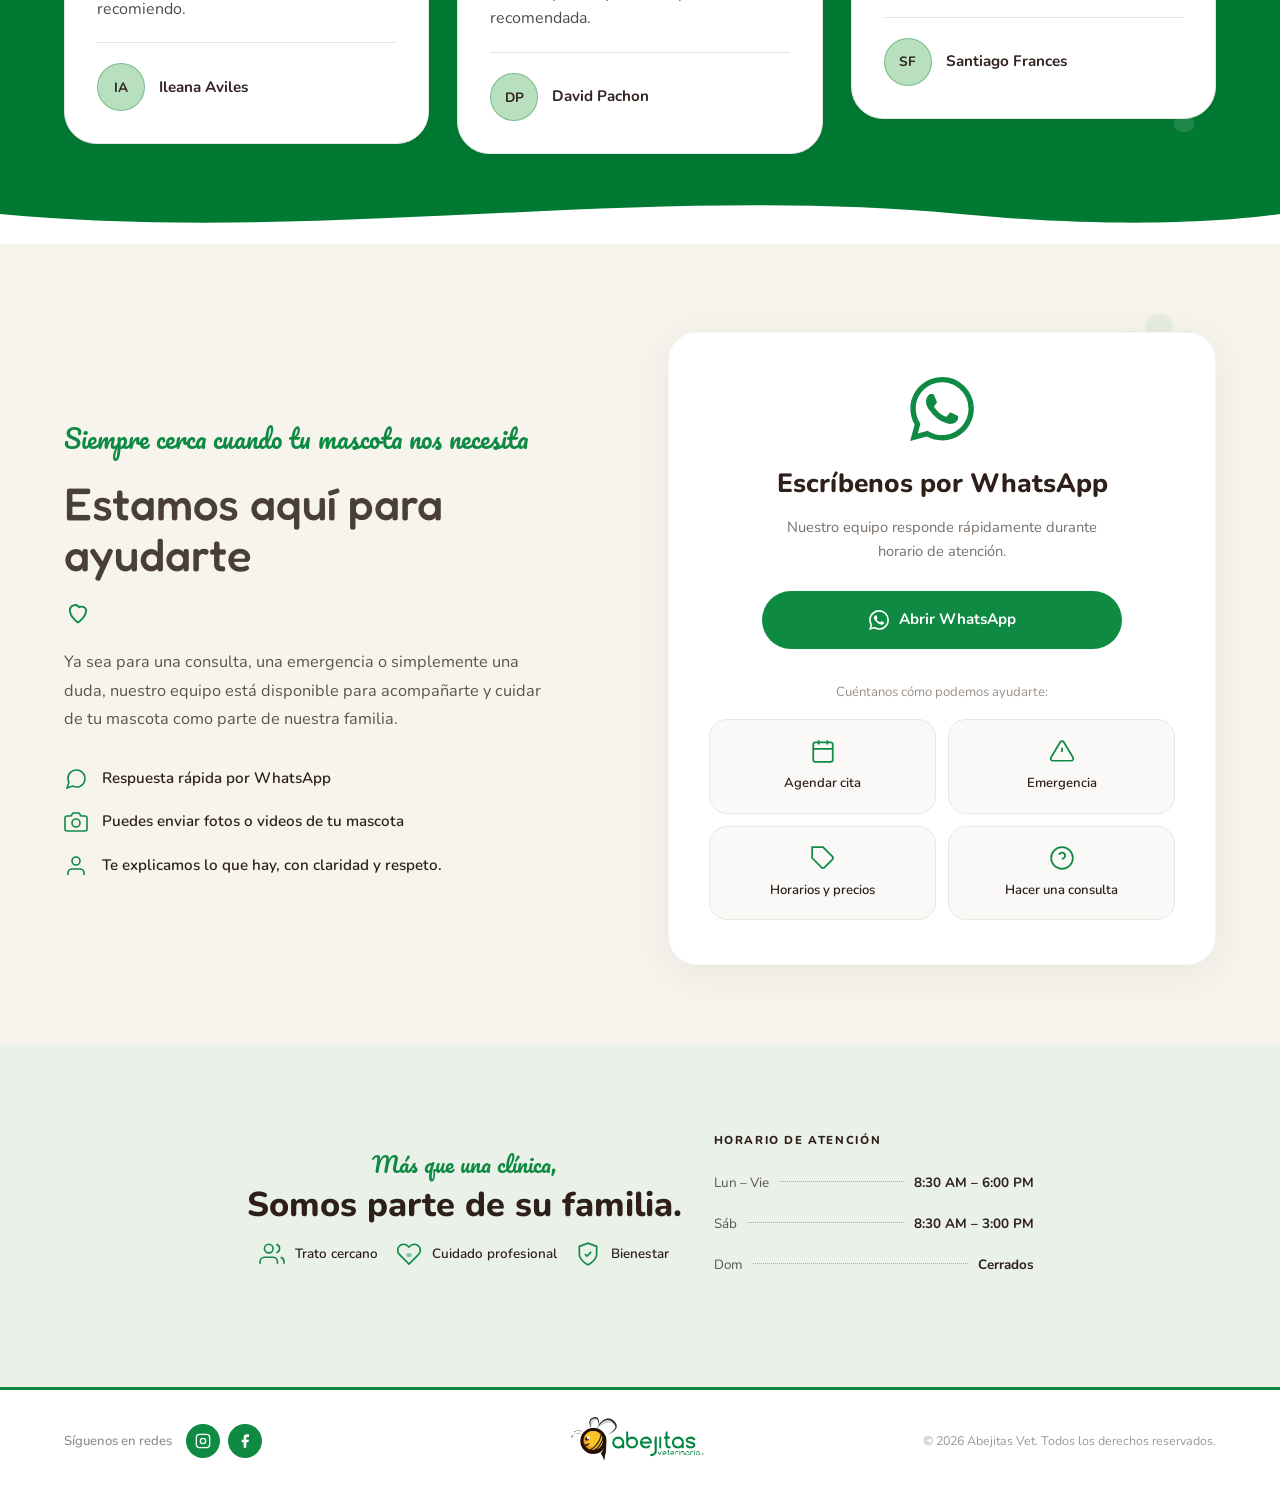
==== commit a1bc0361: "Add files via upload" ====
--- a/index.html
+++ b/index.html
@@ -13,10 +13,7 @@
   <link rel="canonical" href="https://abejitasvet.do/">
 
   <link rel="icon" type="image/png" href="img/logo web abejitas.png">
-  <link rel="icon" type="image/png" sizes="32x32" href="img/logo web abejitas.png">
-  <link rel="icon" type="image/png" sizes="192x192" href="img/logo web abejitas.png">
   <link rel="apple-touch-icon" href="img/logo web abejitas.png">
-  <link rel="shortcut icon" href="img/logo web abejitas.png">
 
   <meta property="og:type" content="website">
   <meta property="og:locale" content="es_DO">
@@ -71,7 +68,7 @@
 
   <link rel="preconnect" href="https://fonts.googleapis.com">
   <link rel="preconnect" href="https://fonts.gstatic.com" crossorigin>
-  <link href="https://fonts.googleapis.com/css2?family=Comfortaa:wght@300;400;500;600;700&family=Fredoka:wght@400;500;600&family=Nunito:wght@400;600;700;800;900&family=Pacifico&family=DM+Serif+Display:ital@0;1&display=swap" rel="stylesheet">
+  <link href="https://fonts.googleapis.com/css2?family=Comfortaa:wght@400;600;700&family=Fredoka:wght@500;600&family=Nunito:wght@400;600;700;800;900&family=Pacifico&display=swap" rel="stylesheet">
   <link rel="stylesheet" href="style.css">
 </head>
 <body>
@@ -209,12 +206,12 @@
               <svg viewBox="0 0 24 24" fill="none" stroke="currentColor" stroke-width="2" stroke-linecap="round"><path d="M20.84 4.61a5.5 5.5 0 0 0-7.78 0L12 5.67l-1.06-1.06a5.5 5.5 0 0 0-7.78 7.78l1.06 1.06L12 21.23l7.78-7.78 1.06-1.06a5.5 5.5 0 0 0 0-7.78z"/></svg>
             </div>
             <div class="about__card-text">
-              <h3 class="about__card-title">Enfoque en el bienestar</h3>
+              <h3 class="about__card-title">Enfoque en el <span class="about__card-title-break">bienestar</span></h3>
               <p class="about__card-desc">Priorizamos la salud física y emocional de tu mascota en cada etapa de su vida.</p>
             </div>
           </div>
           <div class="about__card-image">
-            <img src="img/grooming.jpg" alt="Cuidado y bienestar de mascotas">
+            <img src="img/grooming.jpg" alt="Cuidado y bienestar de mascotas" loading="lazy" decoding="async">
           </div>
         </article>
 
@@ -229,7 +226,7 @@
             </div>
           </div>
           <div class="about__card-image">
-            <img src="img/consulta.jpg" alt="Consulta veterinaria integral">
+            <img src="img/foto perro abejita.png" alt="Consulta veterinaria integral" loading="lazy" decoding="async">
           </div>
         </article>
 
@@ -244,7 +241,7 @@
             </div>
           </div>
           <div class="about__card-image">
-            <img src="img/perro.png" alt="Mascota feliz en Abejitas Veterinaria">
+            <img src="img/perro.png" alt="Mascota feliz en Abejitas Veterinaria" loading="lazy" decoding="async">
           </div>
         </article>
 
@@ -259,7 +256,7 @@
             </div>
           </div>
           <div class="about__card-image">
-            <img src="img/cirugia.jpg" alt="Equipo veterinario profesional">
+            <img src="img/perrojaula.JPG" alt="Equipo veterinario profesional" loading="lazy" decoding="async">
           </div>
         </article>
       </div>
@@ -349,7 +346,7 @@
         <aside class="why-showcase__visual">
           <div class="why-showcase__image-wrap">
             <div class="why-showcase__image-ring">
-              <img src="img/ducha.jpg" alt="Mascota en Abejitas Veterinaria">
+              <img src="img/ftolissa.jpg" alt="Mascota en Abejitas Veterinaria" loading="lazy" decoding="async">
             </div>
           </div>
 
@@ -452,7 +449,7 @@
 
         <div class="vet-hub__center">
           <div class="vet-hub__center-blob" aria-hidden="true"></div>
-          <img class="vet-hub__dogs" src="img/perros.png" alt="Mascotas felices en Abejitas Veterinaria">
+          <img class="vet-hub__dogs" src="img/perros.png" alt="Mascotas felices en Abejitas Veterinaria" loading="lazy" decoding="async">
         </div>
 
         <div class="vet-hub__col vet-hub__col--right">
@@ -517,7 +514,7 @@
     <div class="container">
       <div class="guide__card">
         <div class="guide__image">
-          <img src="img/ebook.png" alt="Portada: La Convivencia de la Mascota con la Llegada de un Bebé">
+          <img src="img/ebook.png" alt="Portada: La Convivencia de la Mascota con la Llegada de un Bebé" loading="lazy" decoding="async">
         </div>
         <div class="guide__content">
           <p class="script-title script-title--green">Guía Digital</p>
@@ -653,7 +650,6 @@
           <a
             href="https://api.whatsapp.com/send?phone=18095340004&text=Deseo%20agendar%20una%20cita%20para%20consulta%20veterinaria%F0%9F%90%9D%F0%9F%98%8A!"
             class="reach-out__btn"
-            id="reachOutBtn"
             target="_blank"
             rel="noopener noreferrer"
           >
@@ -717,7 +713,6 @@
             <span class="reach-out__family-script">Más que una clínica,</span>
             <span class="reach-out__family-bold">
               Somos parte de su familia.
-              <svg class="reach-out__family-heart" viewBox="0 0 24 24" aria-hidden="true"><path d="M12 21s-7-4.35-7-11a4.5 4.5 0 0 1 8-2.2A4.5 4.5 0 0 1 19 10c0 6.65-7 11-7 11z" fill="none" stroke="#E8C547" stroke-width="1.8"/></svg>
             </span>
           </h3>
           <div class="reach-out__values">
@@ -744,9 +739,21 @@
         <aside class="reach-out__hours">
           <h4>Horario de atención</h4>
           <ul>
-            <li><span>Lun – Vie</span><strong>8:30 AM – 6:00 PM</strong></li>
-            <li><span>Sáb</span><strong>8:30 AM – 3:00 PM</strong></li>
-            <li><span>Dom</span><strong>Cerrados</strong></li>
+            <li>
+              <span>Lun – Vie</span>
+              <span class="reach-out__hours-line" aria-hidden="true"></span>
+              <strong>8:30 AM – 6:00 PM</strong>
+            </li>
+            <li>
+              <span>Sáb</span>
+              <span class="reach-out__hours-line" aria-hidden="true"></span>
+              <strong>8:30 AM – 3:00 PM</strong>
+            </li>
+            <li>
+              <span>Dom</span>
+              <span class="reach-out__hours-line" aria-hidden="true"></span>
+              <strong>Cerrados</strong>
+            </li>
           </ul>
         </aside>
       </div>
--- a/style.css
+++ b/style.css
@@ -110,8 +110,6 @@
 
 .section { padding: 80px 0; }
 
-.text-center { text-align: center; }
-
 /* ===== Typography ===== */
 .script-title {
   font-family: var(--font-script);
@@ -120,8 +118,6 @@
 }
 
 .script-title--green { color: var(--green); }
-.script-title--white { color: var(--white); }
-.script-title--orange { color: var(--orange); }
 
 .section-title {
   font-size: clamp(1.5rem, 3.5vw, 2.2rem);
@@ -129,8 +125,6 @@
   margin-bottom: 20px;
   line-height: 1.3;
 }
-
-.section-title--white { color: var(--white); }
 
 /* ===== Buttons ===== */
 .btn {
@@ -150,14 +144,9 @@
   box-shadow: var(--shadow);
 }
 
-.btn--sm { padding: 8px 20px; font-size: 0.85rem; }
 .btn--lg { padding: 16px 36px; font-size: 1rem; }
 .btn--green { background: var(--green); color: var(--white); }
 .btn--green:hover { background: #006628; }
-.btn--yellow { background: var(--yellow); color: var(--brown); }
-.btn--yellow:hover { background: #e6b328; }
-.btn--orange { background: var(--orange); color: var(--white); }
-.btn--orange:hover { background: #c9631c; }
 
 /* ===== Header ===== */
 .header {
@@ -202,7 +191,7 @@
   align-items: center;
   justify-content: space-between;
   max-width: none;
-  padding: 16px clamp(24px, 5vw, 80px);
+  padding: 16px 52px 16px 48px;
   gap: 24px;
 }
 
@@ -349,7 +338,7 @@
   .header .header__inner {
     align-items: center;
     min-height: 0;
-    padding: 16px clamp(24px, 5vw, 80px);
+    padding: 16px 52px 16px 48px;
   }
 
   .header__logo {
@@ -362,27 +351,6 @@
     width: auto;
   }
 }
-
-.social-icons {
-  display: flex;
-  gap: 8px;
-}
-
-.social-icon {
-  width: 32px;
-  height: 32px;
-  border-radius: 50%;
-  display: flex;
-  align-items: center;
-  justify-content: center;
-  color: var(--white);
-  transition: transform var(--transition);
-}
-
-.social-icon:hover { transform: scale(1.1); }
-.social-icon--fb { background: #3b5998; }
-.social-icon--ig { background: #e1306c; }
-.social-icon--wa { background: #25d366; }
 
 /* ===== Hero ===== */
 .hero {
@@ -451,7 +419,7 @@
   display: flex;
   align-items: flex-end;
   min-height: 100vh;
-  padding: clamp(100px, 14vh, 140px) clamp(24px, 5vw, 80px) clamp(48px, 8vh, 96px);
+  padding: 88px 24px 44px 48px;
 }
 
 .hero__content {
@@ -566,8 +534,6 @@
   display: block;
 }
 
-.wave-divider--white { margin-top: -1px; }
-
 /* ===== About ===== */
 .about {
   position: relative;
@@ -766,6 +732,12 @@
   color: #2D2D2D;
   line-height: 1.3;
   margin-bottom: 6px;
+}
+
+@media (max-width: 768px) {
+  .about__card-title-break {
+    display: block;
+  }
 }
 
 .about__card-desc {
@@ -1424,12 +1396,6 @@
   flex-wrap: wrap;
 }
 
-.reach-out__family-heart {
-  width: 22px;
-  height: 22px;
-  flex-shrink: 0;
-}
-
 .reach-out__values {
   display: flex;
   flex-direction: row;
@@ -1474,56 +1440,62 @@
 }
 
 .reach-out__hours {
-  background: #e8efe6;
-  border-radius: 18px;
-  padding: 22px 28px;
-  box-shadow: 0 4px 20px rgba(46, 31, 26, 0.05);
-  border: 1px solid rgba(14, 138, 67, 0.08);
+  background: none;
+  border: none;
+  box-shadow: none;
+  padding: 4px 0 0;
   text-align: left;
-  width: 300px;
-  min-height: 178px;
+  width: min(360px, 100%);
+  min-height: 0;
   display: flex;
   flex-direction: column;
-  justify-content: space-between;
-  align-self: stretch;
+  justify-content: center;
+  align-self: center;
 }
 
 .reach-out__hours h4 {
   font-family: 'Nunito', sans-serif;
-  font-size: 0.92rem;
+  font-size: 0.72rem;
   font-weight: 800;
+  letter-spacing: 0.14em;
+  text-transform: uppercase;
   color: var(--reach-brown);
-  margin-bottom: 10px;
+  margin-bottom: 14px;
 }
 
 .reach-out__hours ul {
   list-style: none;
-  margin-bottom: 10px;
-  flex: 1;
+  margin: 0;
+  flex: 0;
   display: flex;
   flex-direction: column;
-  justify-content: center;
+  gap: 2px;
 }
 
 .reach-out__hours li {
   display: flex;
-  justify-content: space-between;
-  align-items: center;
-  padding: 6px 0;
-  border-bottom: 1px solid rgba(46, 31, 26, 0.08);
-  font-size: 0.78rem;
-  color: #6a615a;
-  gap: 12px;
-}
-
-.reach-out__hours li:last-child {
+  align-items: baseline;
+  padding: 8px 0;
   border-bottom: none;
+  font-size: 0.84rem;
+  color: #5c544e;
+  gap: 10px;
+}
+
+.reach-out__hours-line {
+  flex: 1 1 auto;
+  min-width: 28px;
+  height: 0;
+  border-bottom: 1.5px dotted rgba(46, 31, 26, 0.32);
+  transform: translateY(-5px);
 }
 
 .reach-out__hours li strong {
   color: var(--reach-brown);
   font-weight: 700;
   text-align: right;
+  white-space: nowrap;
+  font-variant-numeric: tabular-nums;
 }
 
 /* ===== Animations ===== */
@@ -1574,8 +1546,12 @@
   .hero__inner {
     align-items: flex-end;
     min-height: 100vh;
-    padding: clamp(88px, 12vh, 120px) clamp(20px, 4vw, 48px) clamp(40px, 7vh, 72px);
+    padding: 80px 20px 36px 32px;
     text-align: left;
+  }
+
+  .header .header__inner {
+    padding-left: 32px;
   }
 
   .hero__content {
@@ -1637,11 +1613,11 @@
   .hamburger {
     display: flex;
     position: fixed;
-    top: clamp(18px, 3vh, 24px);
-    right: clamp(18px, 4vw, 32px);
+    top: 16px;
+    right: 20px;
     z-index: 1004;
-    width: 44px;
-    height: 44px;
+    width: 52px;
+    height: 52px;
     padding: 0;
     align-items: center;
     justify-content: center;
@@ -1670,11 +1646,11 @@
 
   .header .header__inner {
     align-items: center;
-    min-height: calc(clamp(18px, 3vh, 24px) * 2 + 44px);
-    padding-top: clamp(18px, 3vh, 24px);
-    padding-bottom: clamp(18px, 3vh, 24px);
-    padding-left: clamp(18px, 4vw, 32px);
-    padding-right: clamp(60px, 14vw, 88px);
+    min-height: 84px;
+    padding-top: 16px;
+    padding-bottom: 16px;
+    padding-left: 8px;
+    padding-right: 72px;
   }
 
   .header__logo {
@@ -1684,7 +1660,7 @@
   }
 
   .header__logo img {
-    height: 44px;
+    height: 52px;
     width: auto;
   }
 
@@ -1940,15 +1916,6 @@
     padding: 0 20px;
   }
 
-  .header .header__inner {
-    padding-left: clamp(18px, 4vw, 32px);
-    padding-right: clamp(60px, 14vw, 88px);
-  }
-
-  .header__logo img {
-    height: 44px;
-  }
-
   .about__inner {
     grid-template-columns: 1fr;
     gap: 40px;
@@ -2044,7 +2011,7 @@
     flex-direction: column;
     align-items: center;
     justify-content: center;
-    gap: 28px;
+    gap: 40px;
     margin-left: 0;
     margin-right: 0;
     width: 100%;
@@ -2097,15 +2064,17 @@
 
   .reach-out__hours {
     width: 100%;
-    max-width: 100%;
-    min-height: auto;
-    align-self: stretch;
-    margin-top: 8px;
-  }
-
-  .reach-out__hours h4,
-  .reach-out__hours li {
-    font-size: unset;
+    max-width: 360px;
+    min-height: 0;
+    align-self: center;
+    margin-top: 24px;
+    padding: 0;
+    text-align: center;
+  }
+
+  .reach-out__hours h4 {
+    text-align: center;
+    width: 100%;
   }
 
   .site-bar__inner {
@@ -2189,15 +2158,6 @@
     padding: 0 16px;
   }
 
-  .header .header__inner {
-    padding-left: clamp(18px, 4vw, 32px);
-    padding-right: clamp(60px, 14vw, 88px);
-  }
-
-  .header__logo img {
-    height: 44px;
-  }
-
   .about__actions {
     flex-direction: column;
     align-items: stretch;
@@ -2300,7 +2260,7 @@
   }
 
   .reach-out__hours {
-    padding: 20px 22px;
+    padding: 0;
   }
 
   .reach-out__hours li {
@@ -3189,11 +3149,6 @@
     justify-content: center;
   }
 
-  .reach-out__family-heart {
-    width: 22px;
-    height: 22px;
-  }
-
   .reach-out__values {
     flex-direction: row;
     flex-wrap: wrap;
@@ -3213,21 +3168,21 @@
   }
 
   .reach-out__hours {
-    width: 280px;
+    width: min(320px, 100%);
     flex-shrink: 0;
-    align-self: stretch;
-    min-height: 178px;
-    padding: 20px 24px;
+    align-self: center;
+    min-height: 0;
+    padding: 0;
   }
 
   .reach-out__hours h4 {
-    font-size: calc(0.92rem - 1px);
-    margin-bottom: 10px;
+    font-size: 0.7rem;
+    margin-bottom: 12px;
   }
 
   .reach-out__hours li {
-    font-size: calc(0.82rem - 1px);
-    padding: 6px 0;
+    font-size: 0.82rem;
+    padding: 8px 0;
   }
 }
 
@@ -3413,20 +3368,6 @@
   color: var(--showcase-yellow);
 }
 
-.why-showcase__intro {
-  font-size: 0.95rem;
-  color: #6b635c;
-  line-height: 1.65;
-  max-width: 46ch;
-  margin-bottom: clamp(28px, 4vw, 40px);
-}
-
-.why-showcase__intro strong,
-.why-showcase__intro .why-showcase__intro-accent {
-  color: var(--showcase-green);
-  font-weight: 700;
-}
-
 .why-showcase__grid {
   display: grid;
   grid-template-columns: repeat(2, minmax(0, 1fr));
@@ -3510,8 +3451,8 @@
   aspect-ratio: 1;
   border-radius: 50%;
   overflow: visible;
-  box-shadow: 0 20px 50px rgba(27, 94, 59, 0.15);
-  --ring-width: 10px;
+  box-shadow: 0 12px 28px rgba(27, 94, 59, 0.08);
+  --ring-width: 7px;
 }
 
 .why-showcase__image-ring::before {
@@ -4114,11 +4055,13 @@
 
 @media (min-width: 1025px) {
   .reach-out__band {
-    background-image: url("img/footer background 2.png");
-    background-position: left bottom;
-    background-size: 100vw auto;
-    min-height: calc(100vw * 500 / 1920);
-    padding-bottom: 0;
+    background-image: url("img/footer background plain.png");
+    background-position: center bottom;
+    background-size: cover;
+    min-height: clamp(320px, 38vh, 420px);
+    padding-bottom: clamp(28px, 4vw, 40px);
+    display: flex;
+    align-items: center;
   }
 
   .reach-out__band-inner {
@@ -4129,8 +4072,7 @@
     width: 100%;
     max-width: 1280px;
     margin: 0 auto;
-    padding: clamp(64px, 7vw, 88px) clamp(24px, 3%, 48px) clamp(36px, 4vw, 52px);
-    padding-left: clamp(160px, 17%, 250px);
+    padding: clamp(48px, 5vw, 72px) clamp(24px, 3%, 48px) clamp(28px, 3vw, 40px);
     box-sizing: border-box;
   }
 
@@ -4160,21 +4102,6 @@
     align-self: center;
   }
 }
-
-@media (min-width: 1025px) and (max-width: 1095px) and (min-height: 836px) and (max-height: 863px) {
-  .reach-out__band {
-    background-image: url("img/footer background dk.png");
-    background-position: left bottom;
-    background-size: 100vw auto;
-    min-height: calc(100vw * 500 / 1025);
-  }
-
-  .reach-out__band-inner {
-    padding-left: clamp(260px, 30%, 380px);
-  }
-}
-
-/* ===== iPad horizontal — hero ===== */
 @media (min-width: 1025px) and (max-width: 1366px) and (orientation: landscape) {
   .hero__title {
     font-size: clamp(2.6rem, 6.2vw, 3.8rem);
@@ -4182,11 +4109,6 @@
 
   .hero__text {
     font-size: clamp(0.82rem, 1.4vw, 0.95rem);
-  }
-
-  .hero__content .btn.hero__btn {
-    font-size: 0.88rem;
-    padding: 10px 22px;
   }
 }
 
@@ -4206,14 +4128,9 @@
     touch-action: manipulation;
   }
 
-  /* iPhone: lvh + 20px extra (doble del ajuste inicial) para tapar el hueco de Safari */
   html.iphone .hero {
     min-height: 100vh;
-    min-height: -webkit-fill-available;
-    min-height: calc(100lvh + 40px);
     height: 100vh;
-    height: -webkit-fill-available;
-    height: calc(100lvh + 40px);
   }
 
   .hero__overlay {
@@ -4248,7 +4165,7 @@
     min-height: 0;
     height: auto;
     margin: 0 auto;
-    padding: clamp(80px, 11vh, 108px) clamp(16px, 4vw, 24px) clamp(32px, 5vh, 48px);
+    padding: 72px 16px 28px 20px;
     text-align: left;
   }
 
@@ -4299,7 +4216,6 @@
   }
 
   .hero__content .btn,
-  .hero__content .btn.hero__btn,
   .btn--hero-primary,
   .btn--hero-outline {
     width: auto;
@@ -4362,21 +4278,22 @@
   }
 
   .reach-out__hours {
-    width: 280px;
+    width: min(320px, 100%);
     flex-shrink: 0;
-    align-self: stretch;
-    min-height: 178px;
-    padding: 20px 24px;
-  }
-}
-
-/* Header — celular: logo más a la izquierda */
+    align-self: center;
+    min-height: 0;
+    padding: 0;
+  }
+}
+
+/* Header — celular: logo alineado con el hero y el menú */
 @media (max-width: 768px) {
   .header .header__inner {
     padding-left: 8px;
+    padding-right: 72px;
   }
 
   .header__logo img {
-    height: 48px;
+    height: 52px;
   }
 }
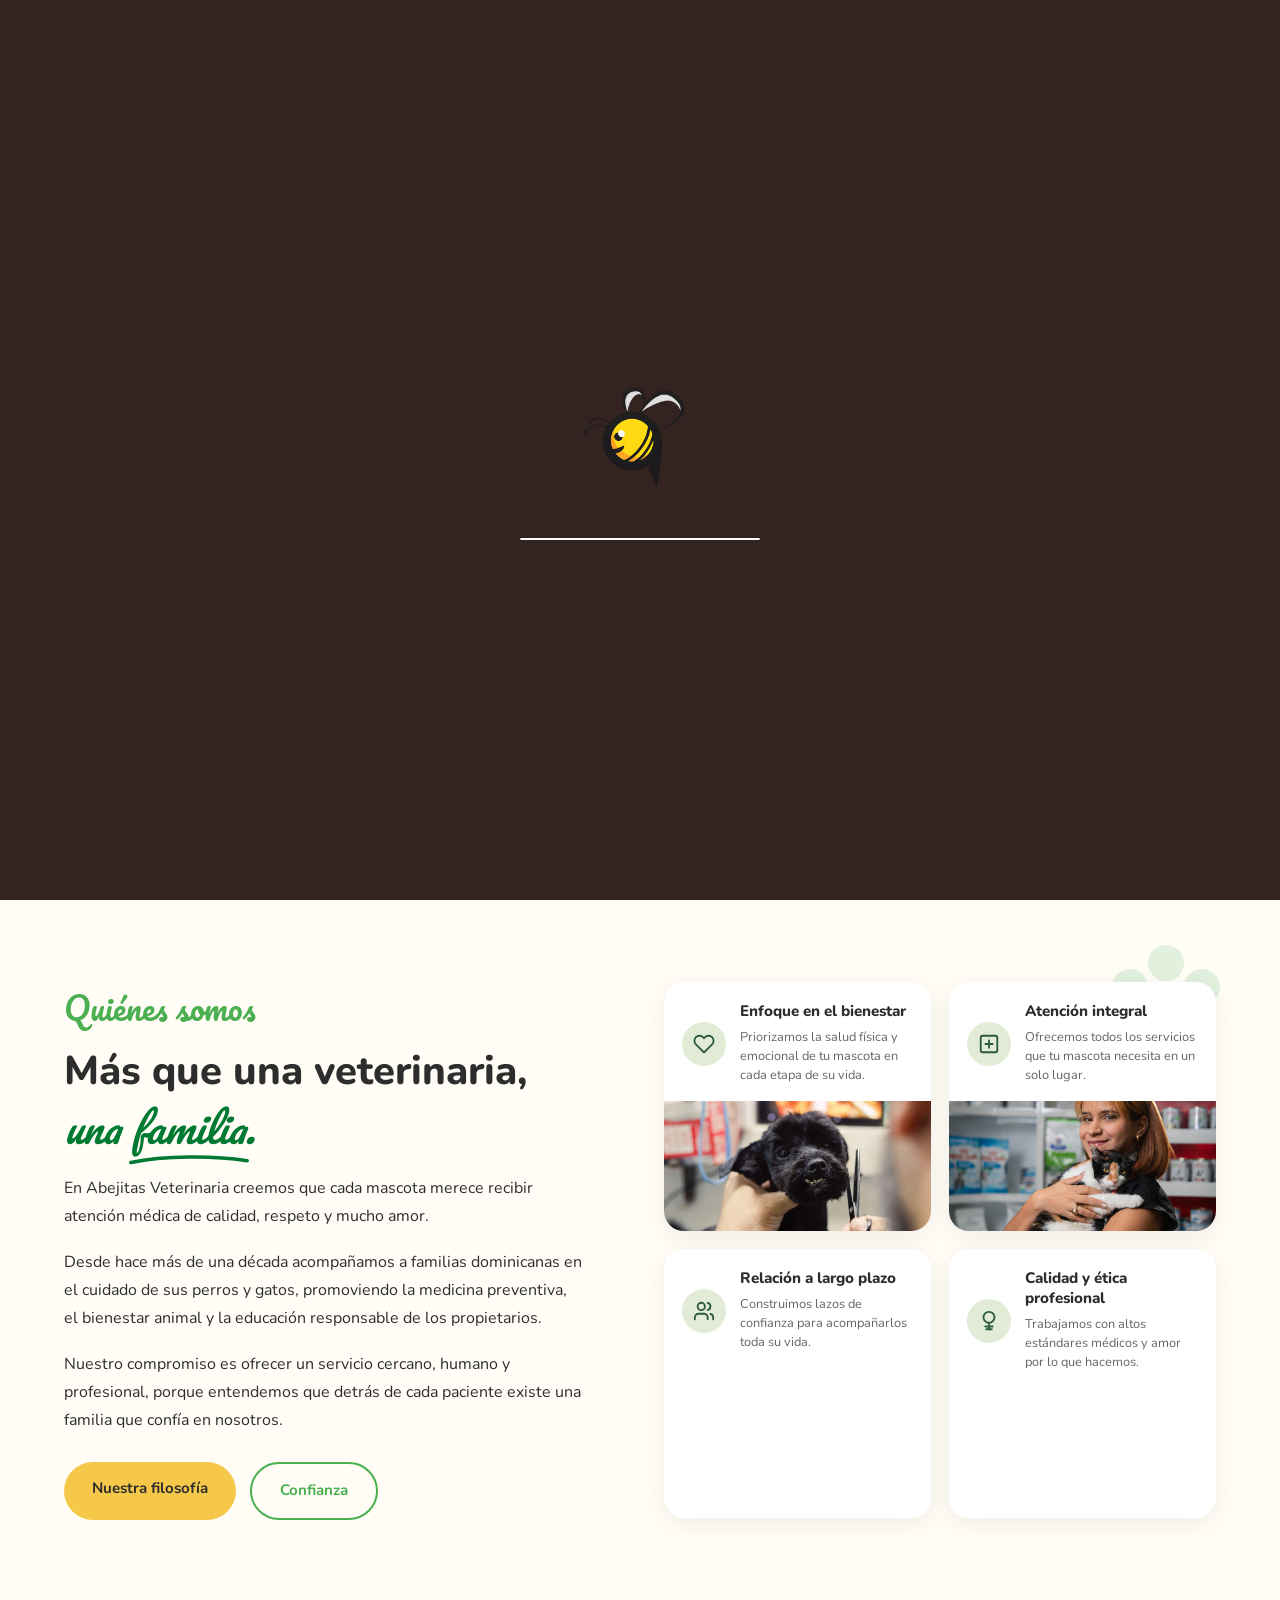
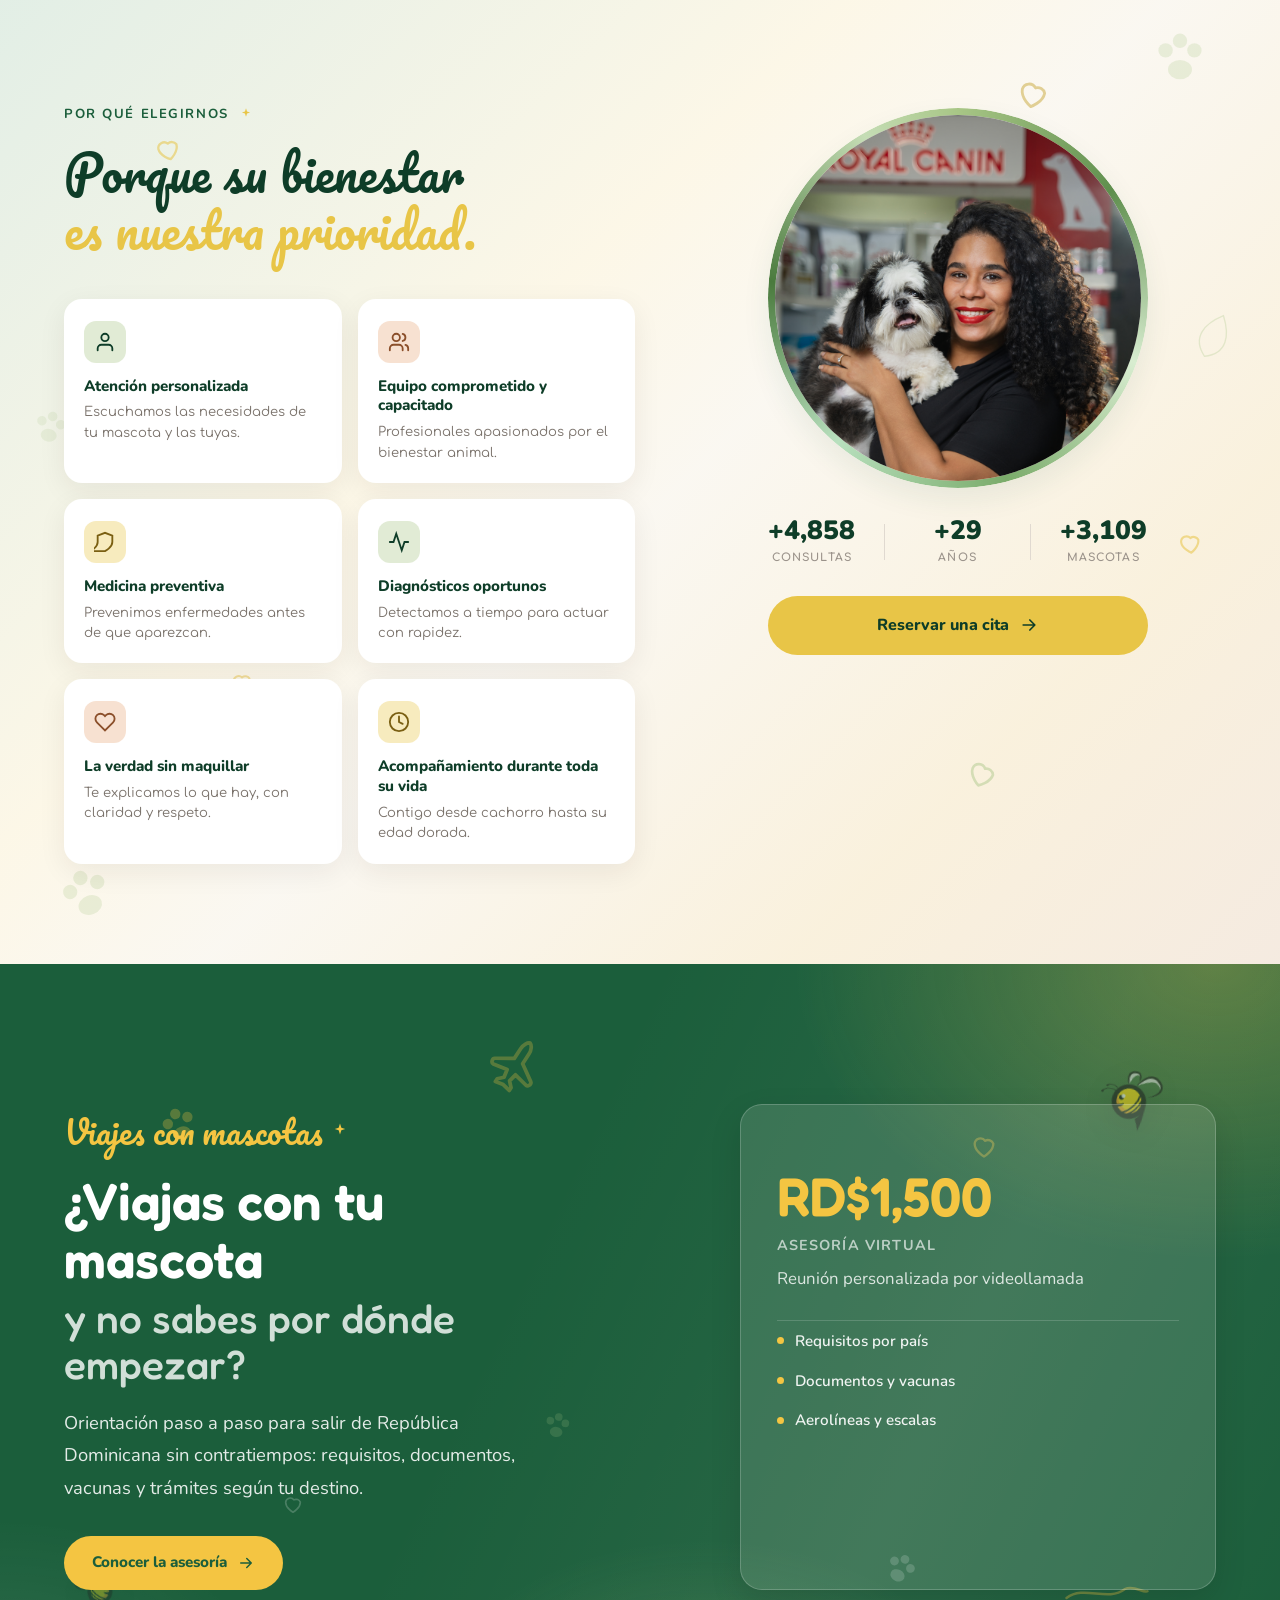
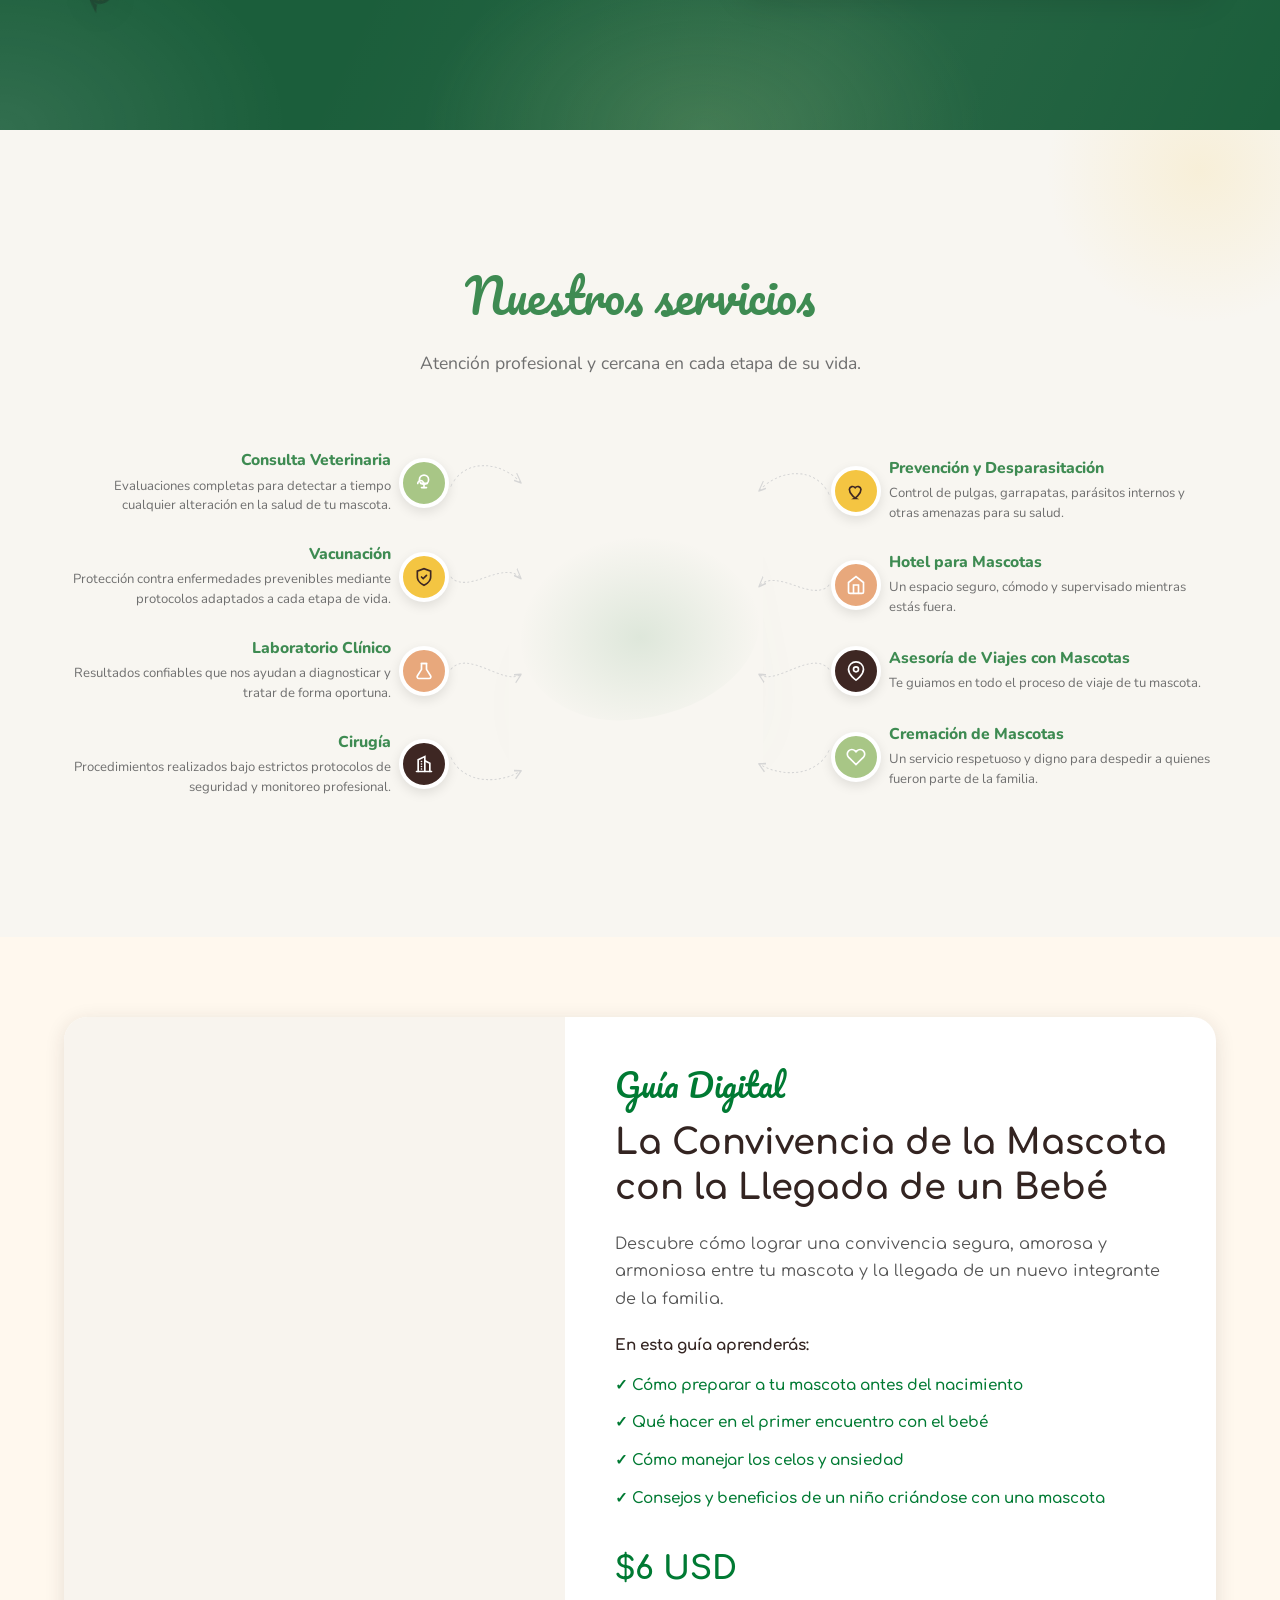
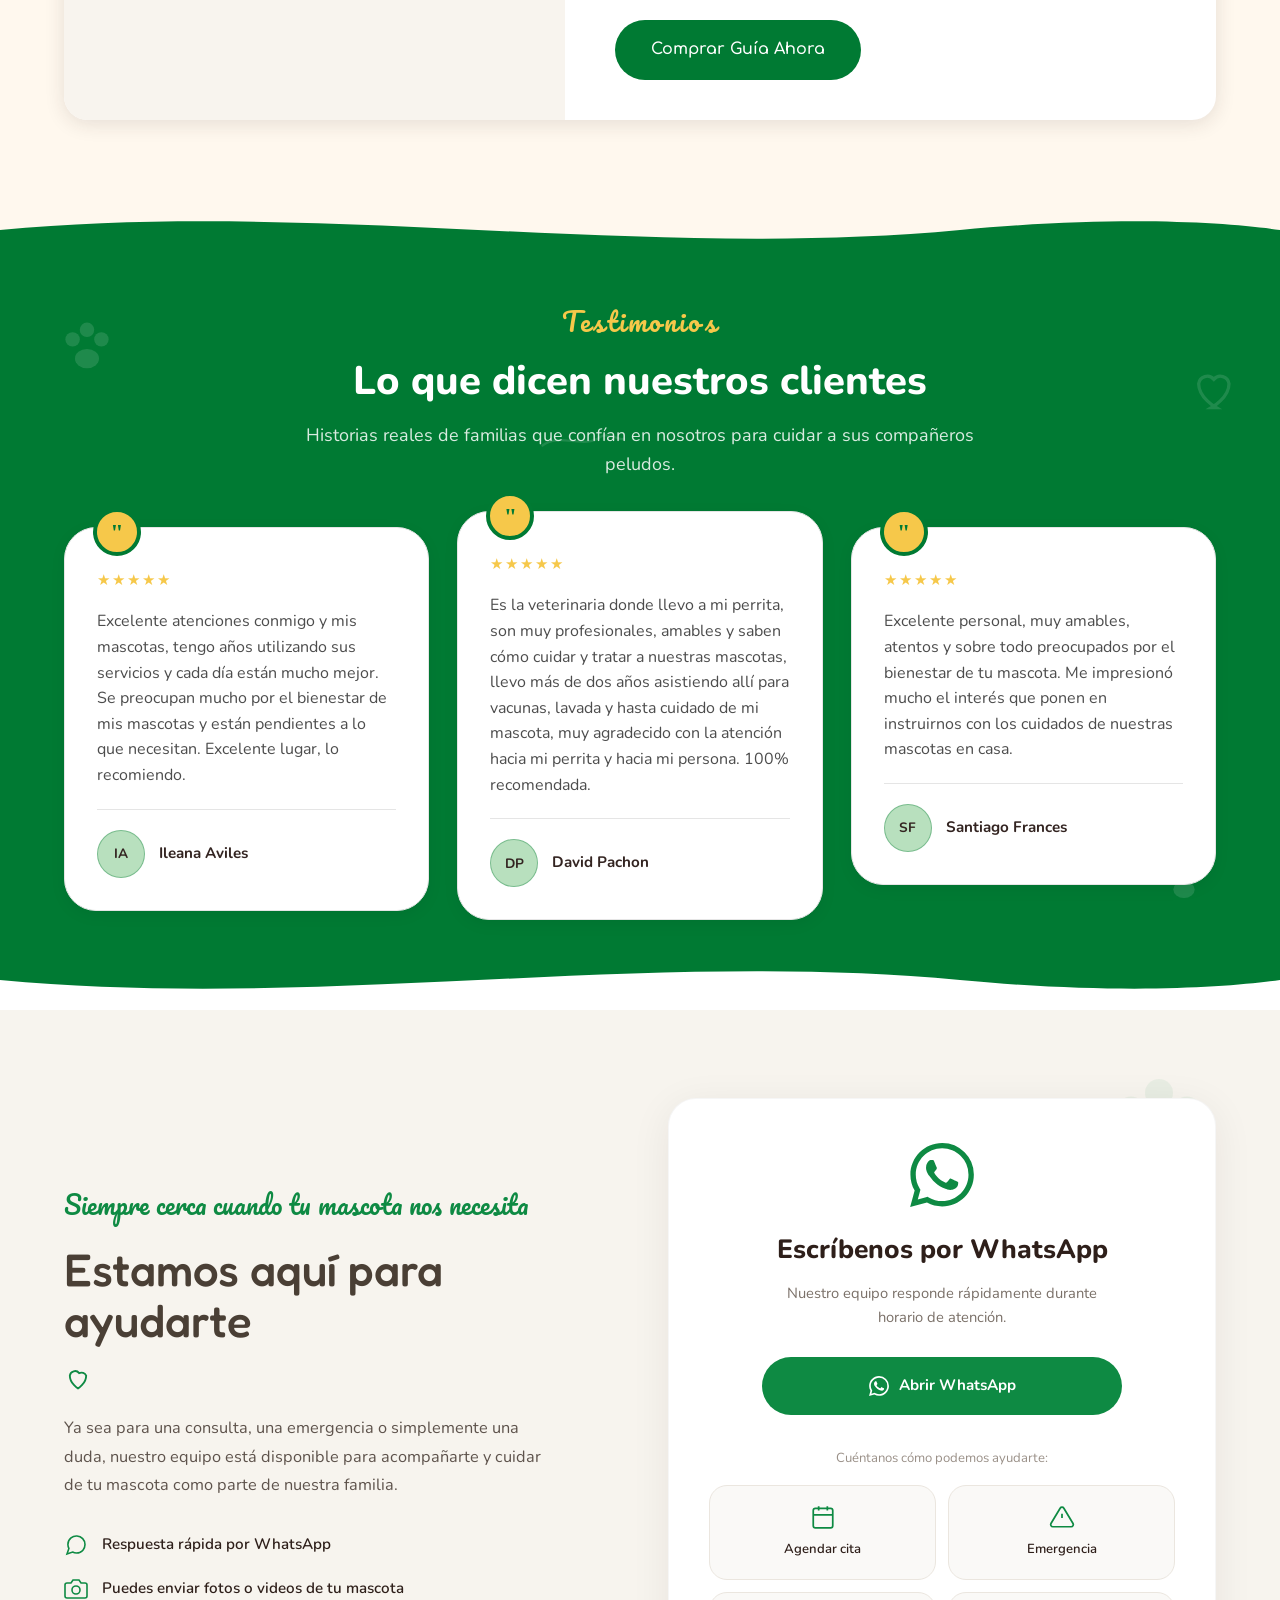
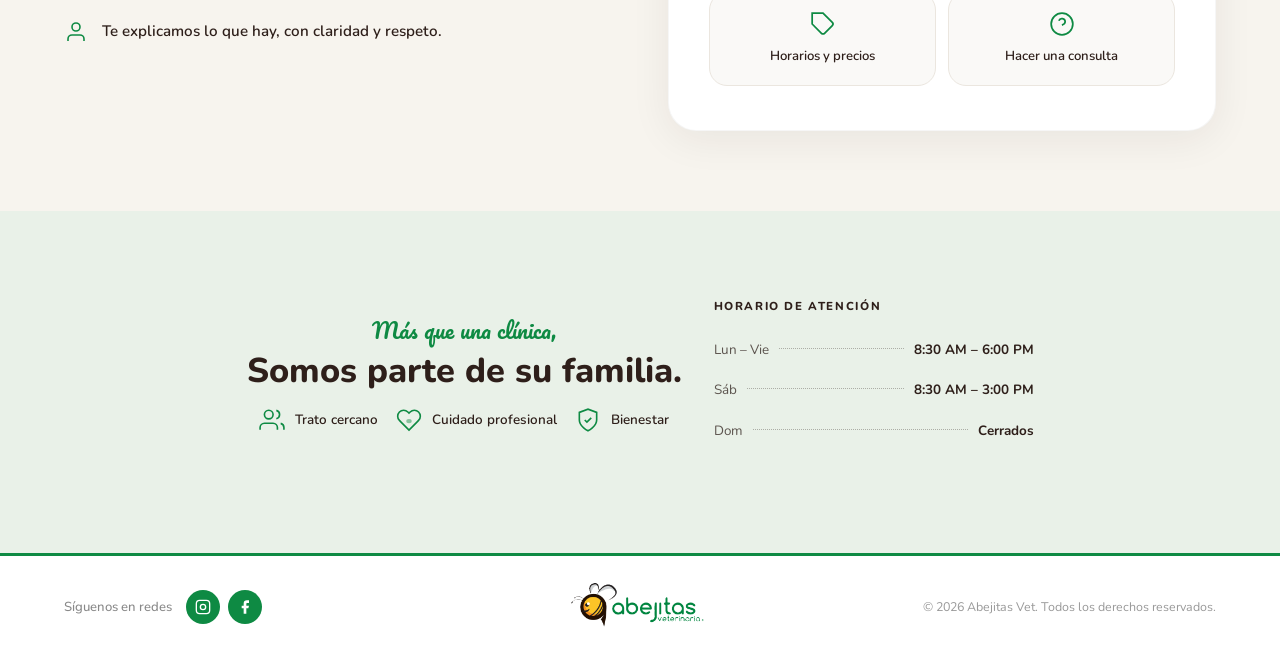
==== commit 5dc9538b: "Add files via upload" ====
--- a/index.html
+++ b/index.html
@@ -195,8 +195,8 @@
           <p class="about__text">Nuestro compromiso es ofrecer un servicio cercano, humano y profesional, porque entendemos que detrás de cada paciente existe una familia que confía en nosotros.</p>
         </div>
         <div class="about__actions">
-          <a href="filosofia.html" class="about__btn about__btn--primary">Nuestra filosofía</a>
-          <a href="confianza.html" class="about__btn about__btn--outline">Confianza</a>
+          <a href="filosofia" class="about__btn about__btn--primary">Nuestra filosofía</a>
+          <a href="confianza" class="about__btn about__btn--outline">Confianza</a>
         </div>
       </div>
       <div class="about__cards">
@@ -376,6 +376,56 @@
     </div>
   </section>
 
+  <!-- Asesoría de Viajes (teaser) -->
+  <section class="travel-teaser" id="asesoria" aria-label="Asesoría de viajes con mascotas">
+    <div class="travel-teaser__bg" aria-hidden="true"></div>
+
+    <div class="travel-teaser__deco" aria-hidden="true">
+      <img class="travel-teaser__bee travel-teaser__bee--1" src="img/abejita sin fondo.png" alt="">
+      <img class="travel-teaser__bee travel-teaser__bee--2" src="img/abejita sin fondo.png" alt="">
+      <svg class="travel-teaser__paw travel-teaser__paw--1" viewBox="0 0 60 60"><g fill="#F4C542"><ellipse cx="30" cy="38" rx="10" ry="8"/><circle cx="18" cy="22" r="6"/><circle cx="30" cy="14" r="6"/><circle cx="42" cy="22" r="6"/></g></svg>
+      <svg class="travel-teaser__paw travel-teaser__paw--2" viewBox="0 0 60 60"><g fill="#fff"><ellipse cx="30" cy="38" rx="10" ry="8"/><circle cx="18" cy="22" r="6"/><circle cx="30" cy="14" r="6"/><circle cx="42" cy="22" r="6"/></g></svg>
+      <svg class="travel-teaser__paw travel-teaser__paw--3" viewBox="0 0 60 60"><g fill="#A8C686"><ellipse cx="30" cy="38" rx="10" ry="8"/><circle cx="18" cy="22" r="6"/><circle cx="30" cy="14" r="6"/><circle cx="42" cy="22" r="6"/></g></svg>
+      <svg class="travel-teaser__heart travel-teaser__heart--1" viewBox="0 0 24 24"><path d="M12 21s-8-4.5-8-11a5 5 0 0 1 9-2.5A5 5 0 0 1 20 10c0 6.5-8 11-8 11z" fill="none" stroke="#F4C542" stroke-width="2" stroke-linejoin="round"/></svg>
+      <svg class="travel-teaser__heart travel-teaser__heart--2" viewBox="0 0 24 24"><path d="M12 21s-8-4.5-8-11a5 5 0 0 1 9-2.5A5 5 0 0 1 20 10c0 6.5-8 11-8 11z" fill="none" stroke="#fff" stroke-width="1.8" stroke-linejoin="round"/></svg>
+      <svg class="travel-teaser__plane" viewBox="0 0 24 24" fill="none" stroke="#F4C542" stroke-width="1.6" stroke-linecap="round" stroke-linejoin="round"><path d="M17.8 19.2L16 11l3.5-3.5C21 6 21.5 4 21 3c-1-.5-3 0-4.5 1.5L13 8 4.8 6.2c-.5-.1-.9.1-1.1.5l-.3.5c-.2.5-.1 1 .3 1.3L9 12l-2 3H4l-1 1 3 2 2 3 1-1v-3l3-2 3.5 5.3c.3.4.8.5 1.3.3l.5-.2c.4-.3.6-.7.5-1.2z"/></svg>
+      <svg class="travel-teaser__scribble" viewBox="0 0 80 24"><path d="M4 16 C20 4 40 20 56 8 C64 4 72 12 76 10" fill="none" stroke="#F4C542" stroke-width="2.2" stroke-linecap="round"/></svg>
+    </div>
+
+    <div class="container travel-teaser__inner">
+      <div class="travel-teaser__copy">
+        <p class="travel-teaser__script">
+          Viajes con mascotas
+          <svg class="travel-teaser__spark" viewBox="0 0 24 24" aria-hidden="true"><path d="M12 2l1.8 5.5L19 9.3l-5.2 1.8L12 16.5 10.2 11 5 9.3l5.2-1.8L12 2z" fill="currentColor"/></svg>
+        </p>
+        <h2 class="travel-teaser__title">
+          ¿Viajas con tu mascota
+          <span class="travel-teaser__title-accent">y no sabes por dónde empezar?</span>
+        </h2>
+        <p class="travel-teaser__text">
+          Orientación paso a paso para salir de República Dominicana sin contratiempos: requisitos, documentos, vacunas y trámites según tu destino.
+        </p>
+        <a href="asesoria-viajes" class="travel-teaser__cta">
+          Conocer la asesoría
+          <svg viewBox="0 0 24 24" aria-hidden="true"><path d="M5 12h14M13 6l6 6-6 6" fill="none" stroke="currentColor" stroke-width="2" stroke-linecap="round" stroke-linejoin="round"/></svg>
+        </a>
+      </div>
+
+      <aside class="travel-teaser__aside">
+        <div class="travel-teaser__price-block">
+          <strong class="travel-teaser__price">RD$1,500</strong>
+          <span class="travel-teaser__price-label">Asesoría virtual</span>
+          <span class="travel-teaser__price-note">Reunión personalizada por videollamada</span>
+        </div>
+        <ul class="travel-teaser__highlights">
+          <li>Requisitos por país</li>
+          <li>Documentos y vacunas</li>
+          <li>Aerolíneas y escalas</li>
+        </ul>
+      </aside>
+    </div>
+  </section>
+
   <!-- Nuestros Servicios -->
   <section class="vet-hub section" id="servicios" aria-label="Servicios veterinarios Abejitas">
     <div class="container vet-hub__container">
@@ -487,7 +537,7 @@
               </div>
             </div>
             <div class="vet-hub__copy">
-              <h3>Asesoría de Viajes con Mascotas</h3>
+              <h3><a href="asesoria-viajes">Asesoría de Viajes con Mascotas</a></h3>
               <p>Te guiamos en todo el proceso de viaje de tu mascota.</p>
             </div>
           </article>
--- a/style.css
+++ b/style.css
@@ -842,6 +842,301 @@
   text-decoration: line-through;
 }
 
+/* ===== Travel teaser (home) ===== */
+.travel-teaser {
+  position: relative;
+  overflow: hidden;
+  background:
+    radial-gradient(ellipse 60% 70% at 95% 0%, rgba(244, 197, 66, 0.28), transparent 55%),
+    radial-gradient(ellipse 45% 55% at 0% 100%, rgba(255, 255, 255, 0.1), transparent 50%),
+    radial-gradient(ellipse 40% 45% at 55% 100%, rgba(168, 198, 134, 0.22), transparent 55%),
+    #1B5E3B;
+  color: var(--white);
+  padding: clamp(96px, 12vw, 140px) 0;
+}
+
+.travel-teaser__bg {
+  position: absolute;
+  inset: 0;
+  pointer-events: none;
+  background:
+    linear-gradient(115deg, transparent 40%, rgba(255, 248, 238, 0.06) 70%, transparent 100%);
+}
+
+.travel-teaser__deco {
+  position: absolute;
+  inset: 0;
+  pointer-events: none;
+  z-index: 0;
+}
+
+.travel-teaser__bee {
+  position: absolute;
+  width: clamp(54px, 8vw, 88px);
+  height: auto;
+  opacity: 0.55;
+  filter: drop-shadow(0 8px 16px rgba(0, 0, 0, 0.18));
+}
+
+.travel-teaser__bee--1 {
+  top: 12%;
+  right: 8%;
+  transform: rotate(12deg);
+}
+
+.travel-teaser__bee--2 {
+  bottom: 14%;
+  left: 5%;
+  width: clamp(40px, 6vw, 64px);
+  opacity: 0.35;
+  transform: rotate(-18deg) scaleX(-1);
+}
+
+.travel-teaser__paw,
+.travel-teaser__heart,
+.travel-teaser__plane,
+.travel-teaser__scribble {
+  position: absolute;
+  opacity: 0.22;
+}
+
+.travel-teaser__paw--1 {
+  width: 52px;
+  top: 18%;
+  left: 12%;
+  transform: rotate(-20deg);
+  opacity: 0.28;
+}
+
+.travel-teaser__paw--2 {
+  width: 44px;
+  bottom: 18%;
+  right: 28%;
+  transform: rotate(25deg);
+  opacity: 0.16;
+}
+
+.travel-teaser__paw--3 {
+  width: 38px;
+  top: 58%;
+  left: 42%;
+  transform: rotate(10deg);
+  opacity: 0.18;
+}
+
+.travel-teaser__heart--1 {
+  width: 28px;
+  top: 22%;
+  right: 22%;
+  opacity: 0.35;
+}
+
+.travel-teaser__heart--2 {
+  width: 22px;
+  bottom: 28%;
+  left: 22%;
+  opacity: 0.2;
+}
+
+.travel-teaser__plane {
+  width: 56px;
+  top: 10%;
+  left: 38%;
+  opacity: 0.28;
+  transform: rotate(-12deg);
+}
+
+.travel-teaser__scribble {
+  width: 90px;
+  bottom: 16%;
+  right: 10%;
+  opacity: 0.35;
+}
+
+.travel-teaser__inner {
+  position: relative;
+  z-index: 1;
+  display: grid;
+  grid-template-columns: 1.25fr 1fr;
+  gap: clamp(40px, 7vw, 80px);
+  align-items: stretch;
+}
+
+.travel-teaser__copy {
+  display: flex;
+  flex-direction: column;
+  justify-content: center;
+  align-items: flex-start;
+}
+
+.travel-teaser__script {
+  display: inline-flex;
+  align-items: center;
+  gap: 8px;
+  font-family: var(--font-script);
+  font-size: clamp(1.45rem, 3vw, 2rem);
+  color: #F4C542;
+  margin-bottom: 14px;
+}
+
+.travel-teaser__spark {
+  width: 18px;
+  height: 18px;
+  color: #F4C542;
+  flex-shrink: 0;
+}
+
+.travel-teaser__title {
+  font-family: var(--font-hero);
+  font-size: clamp(2rem, 4.5vw, 3.25rem);
+  font-weight: 600;
+  line-height: 1.12;
+  margin-bottom: 20px;
+  max-width: 14ch;
+}
+
+.travel-teaser__title-accent {
+  display: block;
+  color: rgba(255, 255, 255, 0.8);
+  font-size: 0.78em;
+  font-weight: 500;
+  margin-top: 8px;
+  max-width: 18ch;
+}
+
+.travel-teaser__text {
+  font-family: 'Nunito', sans-serif;
+  font-size: clamp(1.02rem, 1.9vw, 1.15rem);
+  line-height: 1.75;
+  color: rgba(255, 255, 255, 0.88);
+  max-width: 42ch;
+  margin-bottom: 32px;
+}
+
+.travel-teaser__cta {
+  display: inline-flex;
+  align-items: center;
+  gap: 10px;
+  width: auto;
+  align-self: flex-start;
+  padding: 14px 28px;
+  border-radius: 50px;
+  background: #F4C542;
+  color: #1B5E3B;
+  font-family: 'Nunito', sans-serif;
+  font-weight: 800;
+  font-size: 0.95rem;
+  transition: transform var(--transition), box-shadow var(--transition), background var(--transition);
+}
+
+.travel-teaser__cta svg {
+  width: 18px;
+  height: 18px;
+}
+
+.travel-teaser__cta:hover {
+  transform: translateY(-2px);
+  background: #ffd45c;
+  box-shadow: 0 10px 28px rgba(0, 0, 0, 0.18);
+}
+
+.travel-teaser__aside {
+  display: flex;
+  flex-direction: column;
+  justify-content: flex-start;
+  align-items: flex-start;
+  text-align: left;
+  gap: 28px;
+  height: 100%;
+  padding: clamp(48px, 5.5vw, 64px) clamp(28px, 3.2vw, 36px) clamp(36px, 4vw, 48px);
+  border-radius: 22px;
+  background: rgba(255, 253, 245, 0.12);
+  border: 1px solid rgba(255, 255, 255, 0.2);
+  box-shadow: 0 12px 32px rgba(0, 0, 0, 0.12);
+}
+
+.travel-teaser__price-block {
+  display: flex;
+  flex-direction: column;
+  align-items: flex-start;
+  gap: 10px;
+  width: 100%;
+}
+
+.travel-teaser__price-label {
+  font-family: 'Nunito', sans-serif;
+  font-size: 0.9rem;
+  font-weight: 700;
+  letter-spacing: 0.08em;
+  text-transform: uppercase;
+  color: rgba(255, 255, 255, 0.65);
+}
+
+.travel-teaser__price {
+  font-family: var(--font-hero);
+  font-size: clamp(2.6rem, 5vw, 3.4rem);
+  font-weight: 600;
+  color: #F4C542;
+  line-height: 1;
+}
+
+.travel-teaser__price-note {
+  font-family: 'Nunito', sans-serif;
+  font-size: 1.05rem;
+  line-height: 1.45;
+  color: rgba(255, 255, 255, 0.82);
+}
+
+.travel-teaser__highlights {
+  display: flex;
+  flex-direction: column;
+  align-items: flex-start;
+  gap: 14px;
+  padding-top: 8px;
+  width: 100%;
+  border-top: 1px solid rgba(255, 255, 255, 0.16);
+}
+
+.travel-teaser__highlights li {
+  position: relative;
+  padding-left: 20px;
+  font-family: 'Nunito', sans-serif;
+  font-size: 1.05rem;
+  font-weight: 600;
+  color: rgba(255, 255, 255, 0.92);
+}
+
+.travel-teaser__highlights li::before {
+  content: "";
+  position: absolute;
+  left: 0;
+  top: 0.55em;
+  width: 8px;
+  height: 8px;
+  border-radius: 50%;
+  background: #F4C542;
+}
+
+.travel-teaser__highlights li {
+  position: relative;
+  padding-left: 18px;
+  font-family: 'Nunito', sans-serif;
+  font-size: 0.95rem;
+  font-weight: 600;
+  color: rgba(255, 255, 255, 0.92);
+}
+
+.travel-teaser__highlights li::before {
+  content: "";
+  position: absolute;
+  left: 0;
+  top: 0.55em;
+  width: 7px;
+  height: 7px;
+  border-radius: 50%;
+  background: #F4C542;
+}
+
 /* ===== Testimonial ===== */
 .testimonial {
   position: relative;
@@ -1968,6 +2263,33 @@
 
   .guide__content { padding: 30px; }
 
+  .travel-teaser {
+    padding: 80px 0;
+  }
+
+  .travel-teaser__inner {
+    grid-template-columns: 1fr;
+    align-items: start;
+    gap: 36px;
+  }
+
+  .travel-teaser__title {
+    max-width: none;
+  }
+
+  .travel-teaser__bee--2,
+  .travel-teaser__paw--3,
+  .travel-teaser__plane {
+    display: none;
+  }
+
+  .travel-teaser__bee--1 {
+    top: 8%;
+    right: 6%;
+    width: 56px;
+    opacity: 0.45;
+  }
+
   .testimonial__grid {
     grid-template-columns: 1fr;
     gap: 40px;
@@ -2207,6 +2529,15 @@
 
   .guide__price {
     font-size: 1.65rem;
+  }
+
+  .travel-teaser {
+    padding: 72px 0;
+  }
+
+  .travel-teaser__aside {
+    height: auto;
+    padding: 28px 24px;
   }
 
   .reach-out {
@@ -3743,6 +4074,15 @@
   margin: 0 0 8px;
 }
 
+.vet-hub__copy h3 a {
+  color: inherit;
+  transition: color var(--transition);
+}
+
+.vet-hub__copy h3 a:hover {
+  color: var(--green);
+}
+
 .vet-hub__copy p {
   font-family: 'Nunito', sans-serif;
   font-size: clamp(0.78rem, 1.5vw, 0.86rem);
@@ -4296,4 +4636,312 @@
   .header__logo img {
     height: 52px;
   }
-}+}
+
+/* ===== Asesoría de Viajes page ===== */
+.travel-page {
+  background: #ffffff;
+}
+
+.travel-main {
+  overflow: hidden;
+}
+
+.travel-hero {
+  position: relative;
+  background:
+    radial-gradient(ellipse 70% 60% at 0% 0%, rgba(244, 197, 66, 0.2), transparent 55%),
+    radial-gradient(ellipse 55% 50% at 100% 20%, rgba(168, 198, 134, 0.28), transparent 58%),
+    linear-gradient(165deg, #ffffff 0%, #f7faf6 45%, #eef6f0 100%);
+  padding: clamp(110px, 14vw, 140px) 0 clamp(40px, 6vw, 56px);
+}
+
+.travel-hero::before {
+  content: "";
+  position: absolute;
+  inset: auto 0 0 0;
+  height: 120px;
+  background: linear-gradient(180deg, transparent, rgba(255, 255, 255, 0.9));
+  pointer-events: none;
+}
+
+.travel-hero__container {
+  position: relative;
+  z-index: 1;
+}
+
+.travel-hero__back {
+  display: inline-flex;
+  align-items: center;
+  gap: 8px;
+  margin-bottom: clamp(28px, 4vw, 40px);
+  font-family: 'Nunito', sans-serif;
+  font-size: 0.9rem;
+  font-weight: 700;
+  color: #6a5a52;
+  transition: color var(--transition);
+}
+
+.travel-hero__back svg {
+  width: 18px;
+  height: 18px;
+}
+
+.travel-hero__back:hover {
+  color: var(--green);
+}
+
+.travel-hero__grid {
+  display: grid;
+  grid-template-columns: 1.1fr 0.9fr;
+  gap: clamp(28px, 5vw, 56px);
+  align-items: center;
+}
+
+.travel-hero__script {
+  font-family: var(--font-script);
+  font-size: clamp(1.4rem, 2.8vw, 1.9rem);
+  color: var(--green);
+  margin-bottom: 12px;
+}
+
+.travel-hero__title {
+  font-family: var(--font-hero);
+  font-size: clamp(2rem, 4.2vw, 3.1rem);
+  font-weight: 600;
+  line-height: 1.12;
+  color: var(--brown);
+  margin: 0 0 18px;
+  max-width: 13ch;
+}
+
+.travel-hero__title span {
+  display: block;
+  margin-top: 8px;
+  color: #5f8f4e;
+  font-size: 0.72em;
+  font-weight: 500;
+  max-width: 16ch;
+}
+
+.travel-hero__lead {
+  font-family: 'Nunito', sans-serif;
+  font-size: clamp(1.02rem, 1.8vw, 1.15rem);
+  line-height: 1.75;
+  color: #5c4f47;
+  margin: 0;
+  max-width: 42ch;
+}
+
+.travel-hero__media {
+  border-radius: 28px;
+  overflow: hidden;
+  aspect-ratio: 4 / 5;
+  max-height: 520px;
+  background: #eef4ef;
+  box-shadow: 0 18px 40px rgba(51, 36, 33, 0.1);
+}
+
+.travel-hero__media img {
+  width: 100%;
+  height: 100%;
+  object-fit: cover;
+  object-position: center 22%;
+  display: block;
+}
+
+.travel-body {
+  background:
+    linear-gradient(180deg, #ffffff 0%, #f8fbf8 40%, #ffffff 100%);
+  padding: 0 0 clamp(88px, 12vw, 120px);
+}
+
+.travel-body__layout {
+  display: grid;
+  grid-template-columns: 1.35fr 0.75fr;
+  gap: clamp(32px, 5vw, 56px);
+  align-items: start;
+  padding-top: clamp(8px, 2vw, 16px);
+  border-top: 1px solid rgba(51, 36, 33, 0.08);
+}
+
+.travel-body__heading {
+  font-family: var(--font-hero);
+  font-size: clamp(1.55rem, 3vw, 2.1rem);
+  font-weight: 600;
+  color: var(--brown);
+  margin: clamp(28px, 4vw, 40px) 0 10px;
+}
+
+.travel-body__intro {
+  font-family: 'Nunito', sans-serif;
+  font-size: 1.05rem;
+  line-height: 1.7;
+  color: #5c4f47;
+  margin: 0 0 28px;
+  max-width: 48ch;
+}
+
+.travel-includes {
+  display: flex;
+  flex-direction: column;
+  gap: 0;
+}
+
+.travel-includes li {
+  position: relative;
+  padding: 18px 0 18px 22px;
+  border-bottom: 1px solid rgba(51, 36, 33, 0.08);
+}
+
+.travel-includes li::before {
+  content: "";
+  position: absolute;
+  left: 0;
+  top: 1.55em;
+  width: 8px;
+  height: 8px;
+  border-radius: 50%;
+  background: var(--green);
+}
+
+.travel-includes li:first-child {
+  border-top: 1px solid rgba(51, 36, 33, 0.08);
+}
+
+.travel-includes strong {
+  display: block;
+  font-family: 'Nunito', sans-serif;
+  font-size: 1.05rem;
+  font-weight: 800;
+  color: var(--green);
+  margin-bottom: 4px;
+}
+
+.travel-includes p {
+  font-family: 'Nunito', sans-serif;
+  font-size: 0.95rem;
+  line-height: 1.6;
+  color: #6a5a52;
+  margin: 0;
+}
+
+.travel-book {
+  position: sticky;
+  top: 100px;
+  margin-top: clamp(28px, 4vw, 40px);
+  padding: 28px 26px;
+  border-radius: 24px;
+  background:
+    radial-gradient(ellipse 80% 60% at 100% 0%, rgba(244, 197, 66, 0.22), transparent 55%),
+    linear-gradient(160deg, #1f6a42 0%, #1B5E3B 55%, #164f32 100%);
+  color: var(--white);
+  border: none;
+  box-shadow: 0 16px 40px rgba(27, 94, 59, 0.22);
+}
+
+.travel-book__label {
+  font-family: 'Nunito', sans-serif;
+  font-size: 0.78rem;
+  font-weight: 700;
+  letter-spacing: 0.1em;
+  text-transform: uppercase;
+  color: rgba(255, 255, 255, 0.65);
+  margin: 0 0 8px;
+}
+
+.travel-book__price {
+  font-family: var(--font-hero);
+  font-size: clamp(2.1rem, 4vw, 2.6rem);
+  font-weight: 600;
+  color: #F4C542;
+  line-height: 1;
+  margin: 0 0 14px;
+}
+
+.travel-book__text {
+  font-family: 'Nunito', sans-serif;
+  font-size: 0.95rem;
+  line-height: 1.6;
+  color: rgba(255, 255, 255, 0.86);
+  margin: 0 0 22px;
+}
+
+.travel-book__cta {
+  display: flex;
+  align-items: center;
+  justify-content: center;
+  width: 100%;
+  padding: 14px 20px;
+  border-radius: 999px;
+  background: #F4C542;
+  color: #1B5E3B;
+  font-family: 'Nunito', sans-serif;
+  font-weight: 800;
+  font-size: 0.95rem;
+  transition: transform var(--transition), background var(--transition), box-shadow var(--transition);
+}
+
+.travel-book__cta:hover {
+  transform: translateY(-2px);
+  background: #ffd45c;
+  box-shadow: 0 10px 24px rgba(0, 0, 0, 0.18);
+}
+
+.travel-book__footnote {
+  font-family: 'Nunito', sans-serif;
+  font-size: 0.82rem;
+  line-height: 1.5;
+  color: rgba(255, 255, 255, 0.65);
+  margin: 18px 0 10px;
+}
+
+.travel-book__whatsapp {
+  display: inline-flex;
+  font-family: 'Nunito', sans-serif;
+  font-size: 0.88rem;
+  font-weight: 700;
+  color: #A8C686;
+  text-decoration: underline;
+  text-underline-offset: 3px;
+}
+
+.travel-book__whatsapp:hover {
+  color: #F4C542;
+}
+
+@media (max-width: 900px) {
+  .travel-hero__grid,
+  .travel-body__layout {
+    grid-template-columns: 1fr;
+  }
+
+  .travel-hero__title {
+    max-width: none;
+  }
+
+  .travel-hero__media {
+    order: -1;
+    aspect-ratio: 16 / 11;
+    max-height: 320px;
+  }
+
+  .travel-book {
+    position: static;
+  }
+}
+
+@media (max-width: 600px) {
+  .travel-hero {
+    padding-top: 100px;
+  }
+
+  .travel-hero__media,
+  .travel-book {
+    border-radius: 20px;
+  }
+
+  .travel-book {
+    padding: 24px 20px;
+  }
+}
